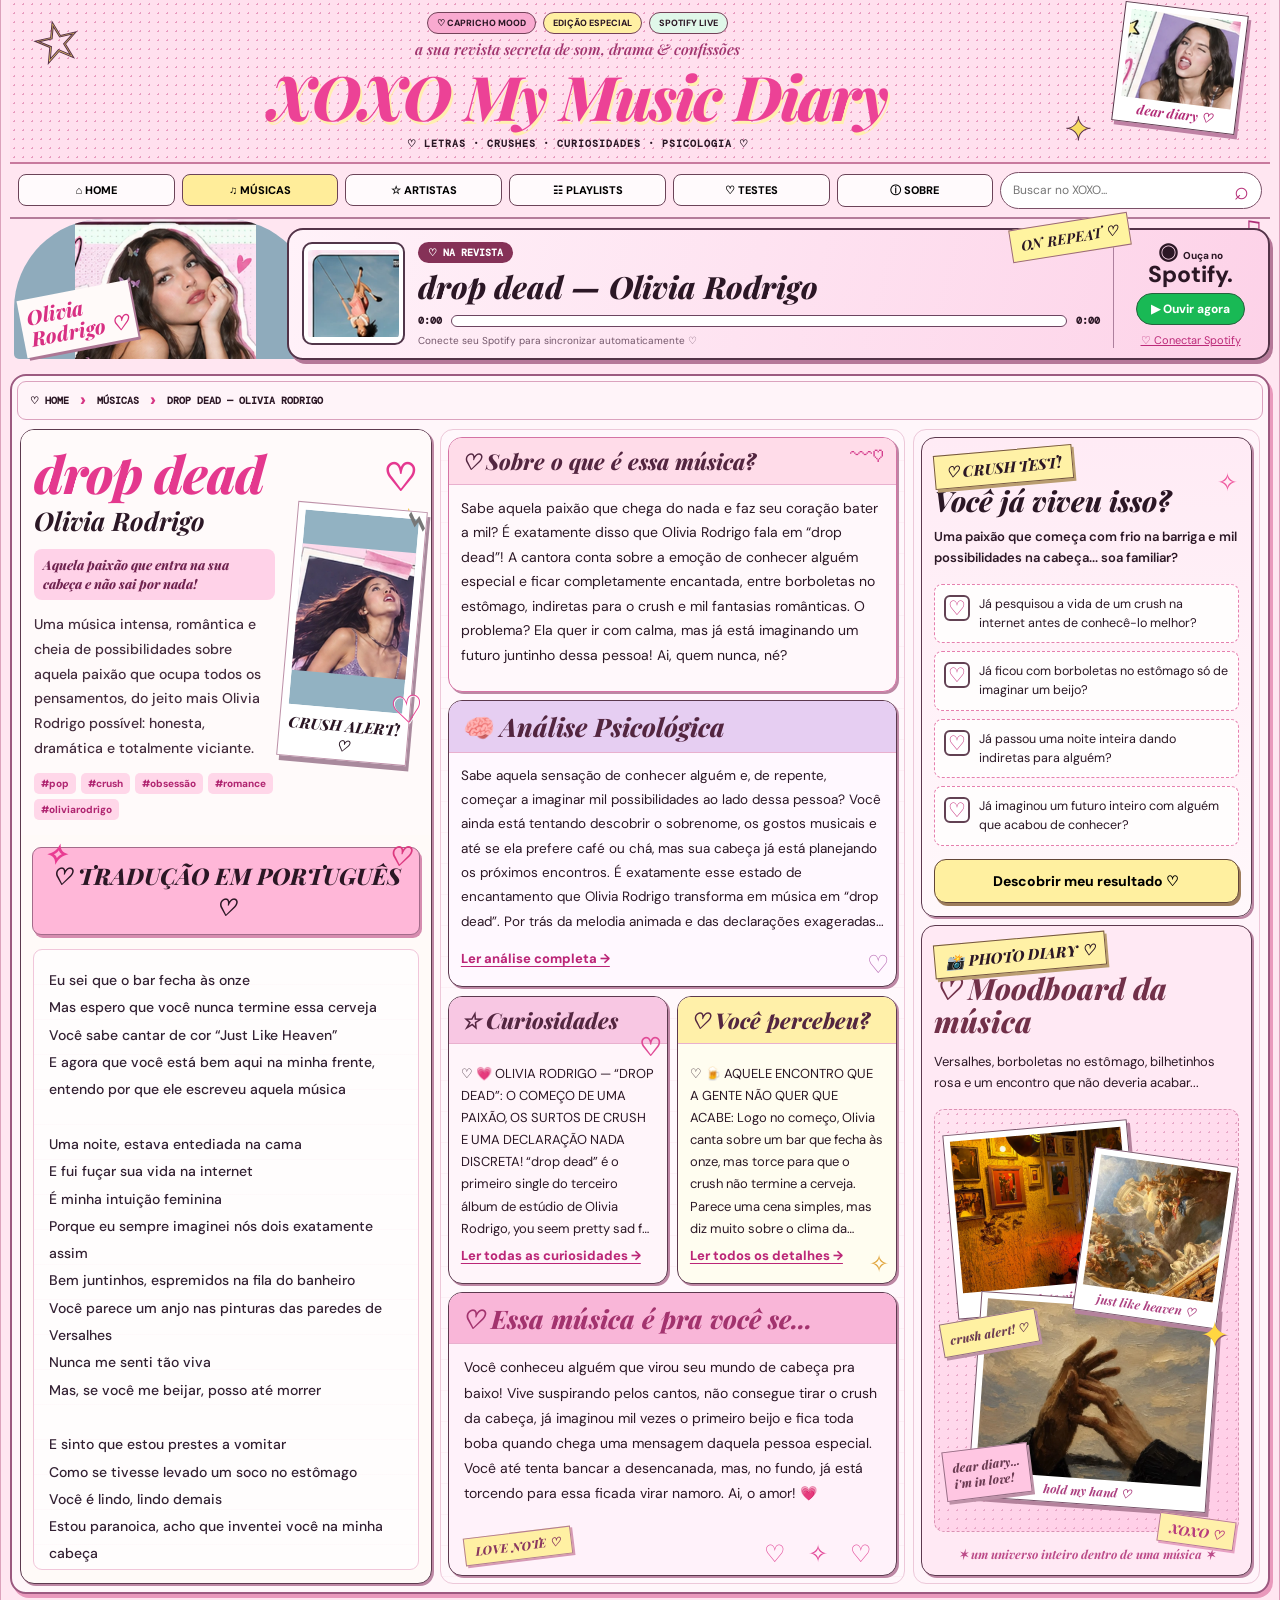
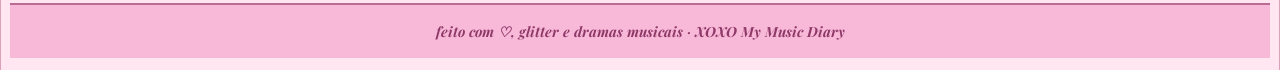
==== index.html @ ce21981d "Update index.html" ====
<!doctype html>
<html lang="pt-BR">

<head>
  <meta charset="utf-8">

  <meta
    name="viewport"
    content="width=device-width, initial-scale=1"
  >

  <meta name="theme-color" content="#ffd5e8">

  <meta
    name="description"
    content="XOXO My Music Diary — sua revista musical com traduções, curiosidades e psicologia."
  >

  <title>XOXO My Music Diary ♡</title>

  <!-- FONTES -->

  <link
    rel="preconnect"
    href="https://fonts.googleapis.com"
  >

  <link
    rel="preconnect"
    href="https://fonts.gstatic.com"
    crossorigin
  >

  <link
    href="https://fonts.googleapis.com/css2?family=DM+Mono:wght@400;500&family=DM+Sans:wght@400;500;600;700;800&family=Playfair+Display:ital,wght@0,500;0,700;0,800;1,600;1,700;1,800&display=swap"
    rel="stylesheet"
  >

  <!-- CSS DO SITE -->

  <link
    rel="stylesheet"
    href="styles.css?v=xoxo-fotos-nitidas-01"
  >

  <style>

    /* =====================================
       FOTOS DE STUPID SONG
       ===================================== */

    /*
      A foto grande mostra a imagem
      original sem esticar nem deformar.
    */

    .hero-person img {
      width: 100%;
      height: 100%;

      object-fit: contain;
      object-position: center;

      background: #8fabbc;
    }

    /*
      O formato quadrado da capa é
      preservado no player.
    */

    .cover-wrap {
      overflow: hidden;
    }

    .cover-wrap img {
      display: block;

      width: 100%;
      height: 100%;

      object-fit: contain;
      object-position: center;

      image-rendering: auto;
    }

    /*
      O polaroid mantém a fotografia
      sem deformar.
    */

    .crush-polaroid img {
      width: 100%;

      object-fit: contain;
      object-position: center;

      background: #92b2c2;
      image-rendering: auto;
    }

    /* =====================================
       CHAMADA DA MATÉRIA PRINCIPAL
       ===================================== */

    #articleDescription {
      font-family: 'DM Sans', Arial, sans-serif;

      font-size: clamp(13px, 1.1vw, 15px);
      font-weight: 500;
      line-height: 1.75;

      color: #432c3d;

      white-space: pre-line;
    }

    /* =====================================
       ORGANIZAÇÃO DA COLUNA CENTRAL
       ===================================== */

    .middle-column .editorial-stacks {
      display: grid;

      grid-template-columns:
        minmax(0, 1fr)
        minmax(0, 1fr);

      grid-template-areas:
        "psychology psychology"
        "curios percebe";

      align-items: start;
      gap: 9px;
    }

    .middle-column .editorial-stacks .psychology {
      grid-area: psychology;
    }

    .middle-column .editorial-stacks .curios {
      grid-area: curios;
    }

    .middle-column .editorial-stacks .percebe {
      grid-area: percebe;
    }

    .middle-column .editorial-stacks > .article {
      min-width: 0;
      height: auto;
      align-self: start;
    }

    .middle-column .psychology h3 {
      font-size: clamp(20px, 2vw, 26px);
    }

    .middle-column .psychology #psyPreview {
      font-size: 13.5px;
      line-height: 1.8;

      -webkit-line-clamp: 7;
    }

    #vibes {
      display: none !important;
    }

    /* =====================================
       LOVE LAB — CARTÃO
       ===================================== */

    .love-lab {
      position: relative;

      flex: 0 0 auto;

      background: #fff9fc;

      border: 2px solid #a45a87;
      border-radius: 15px;

      box-shadow: 3px 4px 0 #d498b7;

      overflow: hidden;
    }

    .love-lab[hidden] {
      display: none !important;
    }

    .love-lab-header {
      position: relative;

      padding: 17px 17px 15px;

      background: linear-gradient(
        120deg,
        #efd6f3,
        #f8d5e7 55%,
        #ffe3ef
      );

      border-bottom: 1px dashed #c68da9;
    }

    .love-lab-header::after {
      content: "♡";

      position: absolute;
      top: 9px;
      right: 11px;

      color: #c64a8c;
      font-size: 27px;
    }

    .love-lab-tag {
      display: inline-block;

      padding: 5px 9px;

      background: #fff0a8;

      border: 1px solid #81596a;
      border-radius: 4px;

      color: #713a55;

      font: 700 9px 'DM Mono', monospace;

      transform: rotate(-2deg);
    }

    .love-lab-brand {
      margin: 13px 0 0;

      font: italic 800
        clamp(23px, 2.7vw, 32px)/1.2
        'Playfair Display', Georgia, serif;

      color: #a42c70;
    }

    .love-lab-preview {
      padding: 19px 18px 17px;

      background: #fffaf7;
    }

    .love-lab-preview h3 {
      margin: 0 0 13px;

      color: #802b59;

      font: 800
        clamp(18px, 2vw, 23px)/1.4
        'DM Sans', Arial, sans-serif;
    }

    .love-lab-preview p {
      margin: 0 0 14px;

      color: #513347;

      font: 600 14px/1.8
        'DM Sans', Arial, sans-serif;
    }

    .love-lab-read {
      display: inline-block;

      padding: 9px 0;

      background: transparent;
      border: 0;

      color: #b52a79;

      font: 800 13px
        'DM Sans', Arial, sans-serif;

      text-decoration: underline;
      text-underline-offset: 4px;

      cursor: pointer;
    }

    .love-lab-read:hover {
      color: #e34298;
    }

    /* =====================================
       LOVE LAB — MATÉRIA COMPLETA
       ===================================== */

    .love-lab-modal {
      padding: 13px 5px 18px;
    }

    .love-lab-modal-header {
      text-align: center;

      padding: 24px 18px;

      background: linear-gradient(
        130deg,
        #efd6f3,
        #f7d6e8,
        #ffe8f2
      );

      border: 1px solid #d7a4c4;
      border-radius: 15px;
    }

    .love-lab-modal-tag {
      display: inline-block;

      padding: 7px 12px;

      background: #fff1a9;

      border: 1px solid #9c6c85;
      border-radius: 30px;

      color: #79425e;

      font: 700 11px 'DM Mono', monospace;
    }

    .modal-inner .love-lab-modal-title {
      margin: 17px 0 8px;

      color: #a42c70;

      font: italic 800
        clamp(27px, 4vw, 39px)/1.2
        'Playfair Display', Georgia, serif;
    }

    .love-lab-modal-subtitle {
      margin: 0;

      color: #80506b;

      font: 700 12px 'DM Mono', monospace;
    }

    .love-lab-modal-paper {
      max-width: 760px;

      margin: 18px auto 0;
      padding: clamp(19px, 4vw, 40px);

      background: #fffaf7;

      border: 1px solid #e1bacb;
      border-radius: 16px;

      box-shadow:
        0 4px 15px rgba(80, 30, 55, .07);
    }

    .love-lab-modal-paper h3 {
      margin: 0 0 22px;

      color: #802b59;

      font: 800
        clamp(22px, 3vw, 29px)/1.4
        'DM Sans', Arial, sans-serif;
    }

    .modal-inner .love-lab-modal-paper > p {
      max-width: 65ch;

      margin: 0 auto 23px;

      color: #3e313b;

      font: 400
        clamp(16px, 1.8vw, 18px)/1.9
        'DM Sans', Arial, sans-serif;
    }

    .modal-inner
    .love-lab-modal-paper
    > p.love-lab-lead {
      padding: 19px;

      background: #ffe3ef;

      border-left: 4px solid #d54e96;
      border-radius: 0 10px 10px 0;

      color: #543349;

      font-weight: 700;
    }

    .love-lab-message {
      margin: 30px 0 25px;
      padding: 22px;

      background: #f5c7df;

      border: 1.5px solid #ba6793;
      border-radius: 12px;

      box-shadow: 3px 4px 0 #e7a2c2;
    }

    .love-lab-message h4 {
      margin: 0 0 11px;

      color: #852b5d;

      font: 800 15px
        'DM Sans', Arial, sans-serif;
    }

    .modal-inner .love-lab-message p {
      margin: 0;

      color: #542c44;

      font: 600 16px/1.85
        'DM Sans', Arial, sans-serif;
    }

    .love-lab-source {
      padding: 18px;

      background: #e9e0f4;

      border: 1px dashed #ad83b6;
      border-radius: 10px;
    }

    .love-lab-source strong {
      display: block;

      margin-bottom: 10px;

      color: #69406e;

      font-size: 14px;
      font-weight: 800;
    }

    .modal-inner .love-lab-source p {
      margin: 0;

      color: #56435e;

      font-size: 14px;
      line-height: 1.8;
    }

    .love-lab-modal-footer {
      padding: 18px 8px 0;

      color: #a34277;

      text-align: center;

      font: italic 700 15px
        'Playfair Display', Georgia, serif;
    }

    /* =====================================
       CELULARES
       ===================================== */

    @media (max-width: 440px) {

      .middle-column .editorial-stacks {
        grid-template-columns: 1fr;

        grid-template-areas:
          "psychology"
          "curios"
          "percebe";
      }

      .love-lab-preview {
        padding: 16px 14px;
      }

      .love-lab-preview h3 {
        font-size: 19px;
      }

      .love-lab-preview p {
        font-size: 13.5px;
      }

      .love-lab-modal-paper {
        padding: 17px 13px;
      }

      .love-lab-message {
        padding: 17px;
      }

    }

  </style>
</head>

<body>

  <div class="site">

    <!-- =====================================
         CABEÇALHO
         ===================================== -->

    <header class="masthead">

      <span class="masthead-star star-left">
        ☆
      </span>

      <span class="masthead-star star-right">
        ✦
      </span>

      <div class="brand-center">

        <div class="top-labels">

          <span class="pill pink">
            ♡ CAPRICHO MOOD
          </span>

          <span class="pill yellow">
            EDIÇÃO ESPECIAL
          </span>

          <span class="pill mint">
            SPOTIFY LIVE
          </span>

        </div>

        <p class="slogan">
          a sua revista secreta de som, drama &amp; confissões
        </p>

        <h1>
          XOXO My Music Diary
        </h1>

        <p class="subbrand">
          ♡ LETRAS · CRUSHES · CURIOSIDADES · PSICOLOGIA ♡
        </p>

      </div>

      <div class="top-polaroid">

        <img
          src="assets/olivia-top.webp"
          alt="Olivia Rodrigo"
        >

        <span>
          dear diary ♡
        </span>

      </div>

    </header>

    <!-- =====================================
         MENU
         ===================================== -->

    <nav class="nav">

      <button
        class="nav-btn"
        data-view="home"
      >
        ⌂ HOME
      </button>

      <button
        class="nav-btn active"
        data-view="music"
      >
        ♫ MÚSICAS
      </button>

      <button
        class="nav-btn"
        data-view="artists"
      >
        ☆ ARTISTAS
      </button>

      <button
        class="nav-btn"
        data-view="playlists"
      >
        ☷ PLAYLISTS
      </button>

      <button
        class="nav-btn"
        data-view="tests"
      >
        ♡ TESTES
      </button>

      <button
        class="nav-btn"
        data-view="about"
      >
        ⓘ SOBRE
      </button>

      <div class="search-box">

        <input
          id="search"
          placeholder="Buscar no XOXO..."
          aria-label="Buscar músicas"
        >

        <button
          id="searchGo"
          type="button"
          aria-label="Buscar"
        >
          ⌕
        </button>

      </div>

    </nav>

    <!-- =====================================
         PLAYER DO SPOTIFY
         ===================================== -->

    <section class="now">

      <div class="hero-person">

        <img
          id="heroPortrait"
          src="assets/olivia-hero.webp"
          alt="Foto da artista"
        >

        <div
          class="torn-label"
          id="heroArtist"
        >
          OLIVIA<br>RODRIGO ♡
        </div>

      </div>

      <div class="player">

        <div class="cover-wrap">

          <img
            id="albumCover"
            src="assets/album-drop-dead.webp"
            alt="Capa da música"
          >

        </div>

        <div class="player-info">

          <span
            class="playing"
            id="playingStatus"
          >
            ♡ NA REVISTA
          </span>

          <h2 id="playerTitle">
            drop dead — Olivia Rodrigo
          </h2>

          <div class="seek">

            <span id="elapsed">
              0:00
            </span>

            <div class="progress">
              <div id="progressFill"></div>
            </div>

            <span id="duration">
              0:00
            </span>

          </div>

          <p id="syncNote">
            Sua trilha sonora virou matéria de revista ♡
          </p>

        </div>

        <div class="spotify-panel">

          <strong>
            ◉ <small>Ouça no</small><br>Spotify.
          </strong>

          <a
            class="spotify-go"
            id="spotifyOpen"
            href="https://open.spotify.com/"
            target="_blank"
            rel="noopener noreferrer"
          >
            ▶ Ouvir agora
          </a>

          <button
            class="spotify-link"
            id="connectSpotify"
            type="button"
          >
            ♡ Conectar Spotify
          </button>

        </div>

      </div>

      <span class="repeat-sticker">
        ON REPEAT ♡
      </span>

      <span class="player-doodle">
        ♫
      </span>

    </section>

    <!-- =====================================
         REVISTA
         ===================================== -->

    <main id="content">

      <section class="feature-grid">

        <!-- CAMINHO DA MÚSICA -->

        <div class="breadcrumb">

          <span>
            ♡ HOME
          </span>

          <span class="crumb-separator">
            ›
          </span>

          <span>
            MÚSICAS
          </span>

          <span class="crumb-separator">
            ›
          </span>

          <span id="crumbTitle">
            DROP DEAD — OLIVIA RODRIGO
          </span>

        </div>

        <!-- =====================================
             COLUNA ESQUERDA
             ===================================== -->

        <article class="article main-article">

          <div class="article-intro">

            <span class="intro-heart">
              ♡
            </span>

            <span class="intro-star">
              ✦
            </span>

            <div class="text-intro">

              <h2 id="articleTitle">
                drop dead
              </h2>

              <h3 id="articleArtist">
                Olivia Rodrigo
              </h3>

              <div class="intro-highlight">
                Aquela paixão que entra na sua cabeça
                e não sai por nada!
              </div>

              <p id="articleDescription"></p>

              <div class="hashtags">

                <span>#pop</span>
                <span>#crush</span>
                <span>#obsessão</span>
                <span>#romance</span>
                <span>#oliviarodrigo</span>

              </div>

            </div>

            <!-- FOTO POLAROID -->

            <div class="crush-polaroid">

              <span class="polaroid-clip">
                ⌁
              </span>

              <img
                id="photoArtist"
                src="assets/olivia-photo.webp"
                alt="Foto da artista"
              >

              <span>
                CRUSH ALERT! ♡
              </span>

            </div>

          </div>

          <!-- TRADUÇÃO -->

          <div class="translation-heading">
            ♡ TRADUÇÃO EM PORTUGUÊS ♡
          </div>

          <div
            class="lyrics"
            id="lyricsText"
          ></div>

        </article>

        <!-- =====================================
             COLUNA CENTRAL
             ===================================== -->

        <div class="middle-column">

          <!-- SOBRE A MÚSICA -->

          <article class="article compact about-song">

            <h3>
              ♡ Sobre o que é essa música?
            </h3>

            <p id="aboutText"></p>

            <span class="card-doodle">
              〰♡
            </span>

          </article>

          <!-- OUTRAS MATÉRIAS -->

          <div class="editorial-stacks">

            <article class="article compact psychology">

              <h3>
                🧠 Análise Psicológica
              </h3>

              <p id="psyPreview"></p>

              <button
                class="text-button"
                id="readPsychology"
                type="button"
              >
                Ler análise completa →
              </button>

            </article>

            <article class="article compact curios">

              <h3>
                ☆ Curiosidades
              </h3>

              <div id="curiosityPreview"></div>

              <button
                class="text-button"
                id="allCuriosities"
                type="button"
              >
                Ler todas as curiosidades →
              </button>

            </article>

            <article class="article compact percebe">

              <h3>
                ♡ Você percebeu?
              </h3>

              <div id="percebePreview"></div>

              <button
                class="text-button"
                id="allPercebe"
                type="button"
              >
                Ler todos os detalhes →
              </button>

            </article>

          </div>

          <!-- ID MANTIDO PARA O APP.JS -->

          <div
            id="vibes"
            hidden
            aria-hidden="true"
          ></div>

          <!-- ESSA MÚSICA É PRA VOCÊ SE... -->

          <article class="article compact foryou">

            <h3>
              ♡ Essa música é pra você se...
            </h3>

            <div id="forYou"></div>

          </article>

          <!-- LOVE LAB -->

          <article
            class="love-lab"
            id="loveLab"
            hidden
          >

            <div class="love-lab-header">

              <span class="love-lab-tag">
                EDIÇÃO #01 | OS MISTÉRIOS DA PAIXÃO
              </span>

              <h2 class="love-lab-brand">
                ♡ LOVE LAB — Experimentos do coração
              </h2>

            </div>

            <div class="love-lab-preview">

              <h3>
                💘 Por que a gente não consegue
                tirar o crush da cabeça?
              </h3>

              <p>
                Você deita para dormir, fecha os olhos
                e... adivinha quem aparece nos seus
                pensamentos? Sim, aquela pessoa DE NOVO!
                Mas será que existe uma explicação
                científica para isso?
              </p>

              <button
                class="love-lab-read"
                id="readLoveLab"
                type="button"
                aria-haspopup="dialog"
              >
                Ler matéria completa →
              </button>

            </div>

          </article>

        </div>

        <!-- =====================================
             COLUNA DIREITA
             ===================================== -->

        <aside class="right-column">

          <!-- CRUSH TEST -->

          <article class="article side-card lived-card">

            <span class="sticky-tag">
              ♡ CRUSH TEST!
            </span>

            <span class="quiz-icon">
              ✧
            </span>

            <h3>
              Você já viveu isso?
            </h3>

            <p id="quizIntro">
              Uma paixão que começa com frio na barriga...
              soa familiar?
            </p>

            <div
              class="lived-questions"
              id="livedQuestions"
            ></div>

            <button
              class="quiz-submit"
              id="livedResultButton"
              type="button"
            >
              Descobrir meu resultado ♡
            </button>

            <div
              class="quiz-outcome"
              id="livedOutcome"
              aria-live="polite"
            ></div>

          </article>

          <!-- MOODBOARD -->

          <article class="article side-card moodboard-card">

            <span class="sticky-tag">
              📸 PHOTO DIARY ♡
            </span>

            <h3>
              ♡ Moodboard da música
            </h3>

            <p
              class="mood-subtitle"
              id="moodDescription"
            >
              Pequenos recortes de uma paixão
              que parece um filme...
            </p>

            <div
              class="mood-collage"
              id="moodCollage"
            >

              <figure class="mood-shot shot-one">

                <img
                  src="assets/mood-bar.webp"
                  alt="Primeira foto do moodboard"
                >

                <figcaption>
                  11 PM · date night ♡
                </figcaption>

              </figure>

              <figure class="mood-shot shot-two">

                <img
                  src="assets/mood-versailles.webp"
                  alt="Segunda foto do moodboard"
                >

                <figcaption>
                  just like heaven ♡
                </figcaption>

              </figure>

              <figure class="mood-shot shot-three">

                <img
                  src="assets/mood-hands.webp"
                  alt="Terceira foto do moodboard"
                >

                <figcaption>
                  hold my hand ♡
                </figcaption>

              </figure>

              <div class="mood-note note-one">
                crush alert! ♡
              </div>

              <div class="mood-note note-two">
                dear diary...<br>i'm in love!
              </div>

              <span class="collage-star">
                ✦
              </span>

            </div>

            <p class="mood-footer">
              ✶ um universo inteiro dentro
              de uma música ✶
            </p>

          </article>

        </aside>

      </section>

    </main>

    <!-- RODAPÉ -->

    <footer>
      feito com ♡, glitter e dramas musicais ·
      XOXO My Music Diary
    </footer>

  </div>

  <!-- =====================================
       JANELA DA REVISTA
       ===================================== -->

  <div
    class="modal hidden"
    id="modal"
    role="dialog"
    aria-modal="true"
    aria-label="Detalhes"
  >

    <div class="modal-inner">

      <button
        class="close-modal"
        id="closeModal"
        type="button"
        aria-label="Fechar"
      >
        ✕
      </button>

      <div id="modalBody"></div>

    </div>

  </div>

  <!-- =====================================
       TEXTO COMPLETO DO LOVE LAB
       ===================================== -->

  <template id="loveLabFullArticle">

    <article class="love-lab-modal">

      <div class="love-lab-modal-header">

        <span class="love-lab-modal-tag">
          EDIÇÃO #01 | OS MISTÉRIOS DA PAIXÃO
        </span>

        <h2 class="love-lab-modal-title">
          ♡ LOVE LAB — Experimentos do coração
        </h2>

        <p class="love-lab-modal-subtitle">
          XOXO MY MUSIC DIARY · SCIENCE OF LOVE ♡
        </p>

      </div>

      <div class="love-lab-modal-paper">

        <h3>
          💘 Por que a gente não consegue
          tirar o crush da cabeça?
        </h3>

        <p class="love-lab-lead">
          Você deita para dormir, fecha os olhos e...
          adivinha quem aparece nos seus pensamentos?
          Sim, aquela pessoa DE NOVO! Mas será que
          existe uma explicação científica para isso?
        </p>

        <p>
          Em <em>stupid song</em>, Olivia Rodrigo conta
          que passa as madrugadas sonhando com alguém
          e sente uma paixão tão intensa que parece
          estar perdendo o controle dos próprios
          pensamentos. E, acredite, a ciência já
          investigou algo muito parecido!
        </p>

        <p>
          Em 2005, pesquisadores liderados por Arthur
          Aron e Helen Fisher analisaram o cérebro
          de pessoas intensamente apaixonadas.
          Ao observarem fotografias de quem amavam,
          os participantes apresentaram atividade
          em regiões relacionadas à motivação
          e à recompensa, incluindo áreas
          associadas à dopamina.
        </p>

        <p>
          Isso ajuda a explicar por que uma pessoa
          apaixonada pode concentrar tanta atenção
          em alguém. O cérebro passa a atribuir um
          valor especial àquela pessoa, e até
          pequenas interações podem ganhar uma
          importância enorme.
        </p>

        <p>
          E sabe aquela sensação de ficar imaginando
          conversas, encontros e situações que nem
          aconteceram? Os pensamentos recorrentes
          sobre a pessoa amada também são
          características estudadas nas fases
          iniciais da paixão.
        </p>

        <div class="love-lab-message">

          <h4>
            💌 O RECADO DO LOVE LAB:
          </h4>

          <p>
            Sentir borboletas no estômago é uma
            delícia, mas intensidade não é sinônimo
            de reciprocidade! Seu cérebro pode estar
            completamente encantado por alguém
            antes mesmo de você descobrir se
            o sentimento é correspondido.
          </p>

        </div>

        <div class="love-lab-source">

          <strong>
            🔬 CIÊNCIA POR TRÁS DO CRUSH:
          </strong>

          <p>
            Aron e colaboradores (2005) —
            <em>
              Reward, Motivation, and Emotion
              Systems Associated With Early-Stage
              Intense Romantic Love
            </em>.
          </p>

        </div>

      </div>

      <div class="love-lab-modal-footer">
        ♡ LOVE LAB · Porque até o coração
        tem seus mistérios! ♡
      </div>

    </article>

  </template>

  <!-- =====================================
       APP ORIGINAL COM SPOTIFY
       ===================================== -->

  <script src="app.js" defer></script>

  <!-- =====================================
       TEXTOS E FOTOS DE STUPID SONG
       ===================================== -->

  <script>

    document.addEventListener(
      'DOMContentLoaded',
      () => {

        /* FOTO QUE VOCÊ ENVIOU */

        const stupidSongCover =
          'assets/stupid-song-cover.png';

        /* TEXTOS EDITORIAIS */

        const aboutDropDead =
          "Sabe aquela paixão que chega do nada e faz seu coração bater a mil? É exatamente disso que Olivia Rodrigo fala em “drop dead”! A cantora conta sobre a emoção de conhecer alguém especial e ficar completamente encantada, entre borboletas no estômago, indiretas para o crush e mil fantasias românticas. O problema? Ela quer ir com calma, mas já está imaginando um futuro juntinho dessa pessoa! Ai, quem nunca, né?";

        const editorialStupidSong =
          "Nova York, madrugadas sem dormir e um crush que simplesmente não sai da cabeça. Em “stupid song”, Olivia Rodrigo transforma uma paixão completamente fora de controle em uma declaração cheia de exageros, drama e sentimentos à flor da pele.\n\nEntre pensamentos insistentes e um coração acelerado, fica a pergunta: como saber se é amor ou se estamos apaixonadas pela ideia de alguém? 💌";

        /* ELEMENTOS DA PÁGINA */

        const title =
          document.querySelector('#articleTitle');

        const artist =
          document.querySelector('#articleArtist');

        const aboutText =
          document.querySelector('#aboutText');

        const description =
          document.querySelector('#articleDescription');

        const loveLab =
          document.querySelector('#loveLab');

        const readLoveLab =
          document.querySelector('#readLoveLab');

        const template =
          document.querySelector('#loveLabFullArticle');

        const modal =
          document.querySelector('#modal');

        const modalBody =
          document.querySelector('#modalBody');

        const albumCover =
          document.querySelector('#albumCover');

        const heroPortrait =
          document.querySelector('#heroPortrait');

        const photoArtist =
          document.querySelector('#photoArtist');

        if (!title || !artist) {
          return;
        }

        /* VERIFICA QUAL MÚSICA ESTÁ ABERTA */

        function isStupidSong() {

          return (
            title.textContent.trim().toLowerCase() ===
              'stupid song' &&

            artist.textContent
              .trim()
              .toLowerCase()
              .includes('olivia rodrigo')
          );

        }

        /* TROCA AS FOTOS QUANDO FOR STUPID SONG */

        function updatePhotos() {

          if (!isStupidSong()) {
            return;
          }

          const photos = [
            albumCover,
            heroPortrait,
            photoArtist
          ];

          photos.forEach(img => {

            if (!img) {
              return;
            }

            /*
              Só muda o endereço se for diferente,
              evitando atualizações repetidas.
            */

            if (
              !img.getAttribute('src') ||
              !img.getAttribute('src')
                .startsWith(stupidSongCover)
            ) {

              img.src = stupidSongCover;

            }

          });

        }

        /* SINOPSE E LOVE LAB */

        function updateEditorial() {

          const songTitle =
            title.textContent.trim().toLowerCase();

          const artistName =
            artist.textContent.trim().toLowerCase();

          const isOlivia =
            artistName.includes('olivia rodrigo');

          const isDropDead =
            isOlivia && songTitle === 'drop dead';

          const isStupid =
            isOlivia && songTitle === 'stupid song';

          /* SINOPSE ORIGINAL DE DROP DEAD */

          if (
            isDropDead &&
            aboutText &&
            aboutText.textContent !== aboutDropDead
          ) {

            aboutText.textContent = aboutDropDead;

          }

          /* CHAMADA DIFERENTE PARA STUPID SONG */

          if (
            isStupid &&
            description &&
            description.textContent !== editorialStupidSong
          ) {

            description.textContent = editorialStupidSong;

          }

          /* LOVE LAB EXCLUSIVO DE STUPID SONG */

          if (loveLab) {
            loveLab.hidden = !isStupid;
          }

          updatePhotos();

        }

        /* ABRE A MATÉRIA DO LOVE LAB */

        if (
          readLoveLab &&
          template &&
          modal &&
          modalBody
        ) {

          readLoveLab.addEventListener(
            'click',
            () => {

              modalBody.innerHTML =
                template.innerHTML;

              modal.classList.remove('hidden');

              document.body.style.overflow =
                'hidden';

              const scroller =
                modal.querySelector('.modal-inner');

              if (scroller) {
                scroller.scrollTop = 0;
              }

              const closeButton =
                document.querySelector('#closeModal');

              if (closeButton) {
                closeButton.focus();
              }

            }
          );

        }

        /* ACOMPANHA AS TROCAS DE MÚSICA */

        const editorialObserver =
          new MutationObserver(updateEditorial);

        [
          title,
          artist
        ].forEach(element => {

          editorialObserver.observe(element, {
            childList: true,
            characterData: true,
            subtree: true
          });

        });

        /*
          O app.js também altera as fotos.
          Este observador garante que a foto
          enviada seja mantida em stupid song.
        */

        const photoObserver =
          new MutationObserver(updatePhotos);

        [
          albumCover,
          heroPortrait,
          photoArtist
        ].forEach(img => {

          if (!img) {
            return;
          }

          photoObserver.observe(img, {
            attributes: true,
            attributeFilter: ['src']
          });

        });

        updateEditorial();

      }
    );

  </script>

</body>
</html>
---- styles.css ----
/* ==========================================
   XOXO MY MUSIC DIARY ♡
   REVISTA TEEN — SCRAPBOOK EDITION
   TRADUÇÃO EXPANDIDA
   ========================================== */

:root {
  --ink: #2b1725;
  --pink: #ec4d99;
  --pink-dark: #a92c68;
  --pink-soft: #ffd5e8;
  --cream: #fffaf7;
  --border: #69445a;
  --title: 'Playfair Display', Georgia, serif;
  --body: 'DM Sans', Arial, sans-serif;
  --mono: 'DM Mono', monospace;
}

* {
  box-sizing: border-box;
}

html {
  scroll-behavior: smooth;
}

body {
  margin: 0;
  color: var(--ink);
  font-family: var(--body);
  background: #ffe4f0;
}

button,
input {
  font: inherit;
}

button {
  cursor: pointer;
}

button:focus-visible,
a:focus-visible {
  outline: 3px solid #c1287b;
  outline-offset: 3px;
}

a {
  color: inherit;
}

img {
  display: block;
  max-width: 100%;
}

/* ==========================================
   PÁGINA
   ========================================== */

.site {
  width: min(100%, 1450px);
  min-height: 100vh;
  margin: auto;
  padding: 0 9px 12px;
  background: #ffe6f1;
  border-left: 1px solid #dca2bc;
  border-right: 1px solid #dca2bc;
}

/* ==========================================
   CABEÇALHO
   ========================================== */

.masthead {
  min-height: 145px;
  display: flex;
  align-items: center;
  justify-content: center;
  position: relative;
  padding: 12px 155px 12px 30px;

  background:
    radial-gradient(#e89cbf 1px, transparent 1px),
    #ffe0ee;

  background-size: 9px 9px;
  border-bottom: 2px solid #c87a9e;
  overflow: hidden;
}

.brand-center {
  text-align: center;
}

.top-labels {
  display: flex;
  justify-content: center;
  flex-wrap: wrap;
  gap: 7px;
}

.pill {
  padding: 4px 9px;
  border: 1px solid #734259;
  border-radius: 20px;
  font-size: 9px;
  font-weight: 800;
}

.pill.pink {
  background: #f9aad0;
}

.pill.yellow {
  background: #fff0a3;
}

.pill.mint {
  background: #e0f7e9;
}

.slogan {
  color: #a23670;
  font: italic 600 15px var(--title);
  margin: 5px;
}

.masthead h1 {
  margin: 0;
  color: #ec4296;
  font: italic 800 clamp(35px, 4.8vw, 69px)/1.05 var(--title);
  letter-spacing: -2px;
  text-shadow: 2px 3px #fff0af;
}

.subbrand {
  margin: 8px 0 0;
  font: 700 10px var(--mono);
  letter-spacing: 1px;
}

.masthead-star {
  position: absolute;
  color: #f7dc62;
  font-size: 55px;
  -webkit-text-stroke: 1px #573149;
}

.star-left {
  left: 22px;
  top: 6px;
  transform: rotate(-13deg);
}

.star-right {
  right: 178px;
  bottom: 12px;
  font-size: 32px;
}

.top-polaroid {
  position: absolute;
  width: 124px;
  right: 28px;
  top: 8px;
  background: white;
  border: 1px solid #583348;
  padding: 6px 6px 3px;
  transform: rotate(7deg);
  box-shadow: 3px 4px #bf81a4;
  text-align: center;
}

.top-polaroid img {
  width: 100%;
  height: 88px;
  object-fit: cover;
}

.top-polaroid span {
  font: italic 700 13px var(--title);
  color: #b32d78;
}

/* ==========================================
   MENU
   ========================================== */

.nav {
  display: flex;
  flex-wrap: wrap;
  align-items: center;
  gap: 7px;
  padding: 8px;
  background: #ffe6f1;
  border-bottom: 2px solid #b47c9a;
}

.nav-btn {
  flex: 1 1 95px;
  border: 1px solid #6b4358;
  background: #fffafc;
  border-radius: 8px;
  padding: 8px 5px;
  font-size: 11px;
  font-weight: 800;
}

.nav-btn.active {
  background: #ffed9a;
}

.nav-btn:hover {
  background: #ffd1e6;
}

.search-box {
  display: flex;
  align-items: center;
  flex: 1 1 200px;
  border: 1px solid #7a5067;
  border-radius: 30px;
  background: white;
  min-width: 0;
  height: 37px;
}

.search-box input {
  border: 0;
  background: transparent;
  outline: 0;
  flex: 1;
  min-width: 0;
  padding: 0 12px;
  font-size: 12px;
}

.search-box button {
  border: 0;
  background: transparent;
  color: #b62e77;
  font-size: 25px;
  padding: 0 12px;
}

/* ==========================================
   PLAYER DO SPOTIFY
   ========================================== */

.now {
  position: relative;
  display: flex;
  align-items: center;
  min-height: 140px;
  margin-bottom: 7px;
  padding: 9px 0 7px 22%;
}

.hero-person {
  position: absolute;
  left: 4px;
  top: 0;
  width: 24%;
  height: 140px;
}

.hero-person img {
  height: 100%;
  width: 100%;
  object-fit: cover;
  object-position: center 25%;
  border-radius: 90px 90px 5px 5px;
}

.torn-label {
  position: absolute;
  left: 7px;
  bottom: 11px;
  background: #fffaf9;
  color: #d83083;
  font: italic 800 20px/1.1 var(--title);
  padding: 7px;
  transform: rotate(-11deg);
  box-shadow: 2px 3px #ad7795;
}

.player {
  display: flex;
  align-items: center;
  flex: 1;
  gap: 13px;
  min-width: 0;
  min-height: 125px;
  padding: 10px 13px;
  background: linear-gradient(105deg, #fff2f9, #fdd2e8);
  border: 2px solid #533348;
  border-radius: 16px;
  box-shadow: 3px 4px #b57898;
  position: relative;
  z-index: 1;
}

.cover-wrap {
  flex: 0 0 103px;
  width: 103px;
  height: 103px;
  padding: 4px;
  background: white;
  border: 2px solid #51364a;
  border-radius: 10px;
}

.cover-wrap img {
  width: 100%;
  height: 100%;
  object-fit: cover;
  border-radius: 5px;
}

.player-info {
  flex: 1;
  min-width: 0;
}

.playing {
  background: #853157;
  color: white;
  border-radius: 20px;
  padding: 4px 10px;
  font: 700 10px var(--mono);
}

.player h2 {
  margin: 8px 0 10px;
  font: italic 800 clamp(19px, 2.4vw, 31px)/1.15 var(--title);
  overflow-wrap: anywhere;
}

.seek {
  display: flex;
  align-items: center;
  gap: 9px;
  font: 700 10px var(--mono);
}

.progress {
  flex: 1;
  height: 12px;
  background: white;
  border: 1px solid #6c4560;
  border-radius: 20px;
  overflow: hidden;
}

.progress > div {
  width: 0;
  height: 100%;
  background: #eb4d9b;
  border-radius: inherit;
}

#syncNote {
  font-size: 10px;
  color: #73566a;
  margin: 7px 0 0;
}

.spotify-panel {
  flex: 0 0 142px;
  border-left: 1px solid #ad809d;
  display: flex;
  align-items: center;
  flex-direction: column;
  gap: 7px;
  padding-left: 12px;
}

.spotify-panel strong {
  text-align: center;
  font: 800 23px/1 var(--body);
}

.spotify-panel strong small {
  font-size: 10px;
}

.spotify-go {
  display: block;
  text-decoration: none;
  background: #19b955;
  color: white;
  border: 1px solid #27623e;
  border-radius: 20px;
  font-size: 12px;
  font-weight: 800;
  padding: 7px 14px;
}

.spotify-link {
  border: 0;
  background: transparent;
  color: #bc2a79;
  text-decoration: underline;
  font-size: 11px;
}

.repeat-sticker {
  position: absolute;
  top: 2px;
  right: 140px;
  z-index: 2;
  background: #fff4a0;
  border: 1px solid #9c687f;
  transform: rotate(-9deg);
  padding: 6px 10px;
  font: italic 700 14px var(--title);
}

.player-doodle {
  position: absolute;
  right: 6px;
  top: -13px;
  color: #af2e77;
  font-size: 33px;
}

/* ==========================================
   ÁREA PRINCIPAL
   ========================================== */

#content {
  background: #fff9fc;
  border-radius: 16px;
}

.feature-grid {
  display: grid;

  grid-template-columns:
    minmax(0, 1.08fr)
    minmax(0, 1.22fr)
    minmax(255px, .91fr);

  align-items: stretch;

  gap: 8px;
  padding: 8px;

  background: #fff6fa;

  border: 2px solid #9c5a80;
  border-radius: 16px;
  box-shadow: 3px 4px #e999bc;
}

.feature-grid > * {
  min-width: 0;
}

.middle-column,
.right-column {
  min-width: 0;
  height: 100%;
  display: flex;
  flex-direction: column;
  gap: 8px;
  padding: 7px;
  background: #fff9fc;
  border: 1px solid #edc8d9;
  border-radius: 13px;
}

.middle-column {
  background:
    repeating-linear-gradient(
      180deg,
      transparent 0 30px,
      rgba(241, 186, 211, .12) 30px 31px
    ),
    #fff8fc;
}

.right-column {
  background: #fff4fa;
}

/* ==========================================
   BREADCRUMB
   ========================================== */

.breadcrumb {
  grid-column: 1 / -1;
  display: flex;
  align-items: center;
  flex-wrap: wrap;
  gap: 9px;
  margin: -3px -3px 1px;
  padding: 8px 12px;
  border: 1px solid #dba2be;
  border-radius: 9px;
  background: #fff4f9;
  font: 800 10px var(--mono);
}

.crumb-separator {
  color: #d63584;
  font-size: 16px;
}

/* ==========================================
   CARTÕES
   ========================================== */

.article {
  position: relative;
  background: #fffaf8;
  border: 1.5px solid #5c394e;
  border-radius: 14px;
  box-shadow: 2px 2px #bd87a4;
  overflow: hidden;
  min-width: 0;
}

/* ==========================================
   COLUNA PRINCIPAL
   PREENCHE TODA A ALTURA
   ========================================== */

.main-article {
  display: flex;
  flex-direction: column;

  height: 100%;
  min-height: 0;

  background: #fffaf8;
}

/* ==========================================
   MATÉRIA PRINCIPAL
   ========================================== */

.article-intro {
  position: relative;
  display: flex;
  align-items: center;
  gap: 12px;

  min-height: 315px;
  padding: 17px 13px 15px;

  background: #fffafa;

  flex-shrink: 0;
}

.text-intro {
  flex: 1;
  min-width: 0;
}

.text-intro h2 {
  margin: 0 0 3px;
  color: #e4388e;
  font: italic 800 clamp(38px, 4vw, 62px)/1.04 var(--title);
  letter-spacing: -1px;
  overflow-wrap: anywhere;
}

.text-intro h3 {
  margin: 0 0 12px;
  font: italic 700 clamp(19px, 2vw, 27px) var(--title);
}

.intro-highlight {
  display: inline-block;
  background: #ffd2e8;
  color: #6f234f;
  border-radius: 8px;
  padding: 7px 9px;
  margin-bottom: 12px;
  font: italic 800 13px/1.45 var(--title);
}

.text-intro p {
  font-size: 13.5px;
  font-weight: 600;
  line-height: 1.65;
  margin: 0 0 12px;
}

.intro-heart,
.intro-star {
  position: absolute;
  pointer-events: none;
  font: 800 38px var(--title);
}

.intro-heart {
  color: #e53890;
  right: 14px;
  top: 20px;
}

.intro-star {
  color: #f3be29;
  right: 7px;
  top: 66px;
}

.hashtags {
  display: flex;
  gap: 5px;
  flex-wrap: wrap;
  margin-top: 13px;
}

.hashtags span {
  background: #ffd7e9;
  border-radius: 5px;
  padding: 4px 7px;
  color: #b02671;
  font: 800 10px var(--body);
}

/* ==========================================
   POLAROID
   ========================================== */

.crush-polaroid {
  position: relative;
  flex: 0 0 34%;
  min-width: 0;
  background: white;
  border: 1px solid #bd91a8;
  padding: 7px 7px 4px;
  box-shadow: 3px 5px #a98a9d;
  transform: rotate(5deg);
  text-align: center;
}

.crush-polaroid img {
  width: 100%;
  height: 195px;
  object-fit: cover;
}

.crush-polaroid > span:last-child {
  display: block;
  font: italic 800 15px var(--title);
  margin-top: 7px;
}

.polaroid-clip {
  position: absolute;
  right: -5px;
  top: -20px;
  font-size: 43px;
  color: #777;
  z-index: 2;
  transform: rotate(30deg);
}

.crush-polaroid::after {
  content: "♡";
  position: absolute;
  right: -15px;
  bottom: 30px;
  z-index: 3;
  color: #e93d91;
  font-size: 38px;
  transform: rotate(-12deg);
  text-shadow: 1px 1px white;
}

/* ==========================================
   TÍTULO DA TRADUÇÃO
   ========================================== */

.translation-heading {
  position: relative;

  margin: 12px 11px 8px;
  padding: 12px 8px;

  background: #ffb7d8;

  border: 1px solid #a36b8a;
  border-radius: 9px;
  box-shadow: 2px 3px #d68caf;

  text-align: center;
  font: italic 800 clamp(17px, 1.9vw, 23px) var(--title);

  flex-shrink: 0;
}

.translation-heading::before {
  content: "✧";
  position: absolute;
  left: 10px;
  top: -13px;
  font-size: 28px;
  color: #e93c92;
}

.translation-heading::after {
  content: "♡";
  position: absolute;
  right: 9px;
  top: -10px;
  font-size: 26px;
  color: #dc397f;
}

/* ==========================================
   TRADUÇÃO — ÁREA EXPANDIDA

   O objetivo é que a tradução ocupe
   todo o espaço restante da coluna,
   sem deixar o fundo branco sobrando.
   ========================================== */

.lyrics {
  flex: 1 1 0;

  height: 0;
  min-height: 380px;
  max-height: none;

  margin: 6px 12px 13px;
  padding: 17px 15px;

  overflow-y: auto;
  overscroll-behavior: contain;

  background:
    repeating-linear-gradient(
      to bottom,
      transparent 0,
      transparent 34px,
      rgba(246, 185, 214, .11) 35px
    ),
    #fffdfd;

  border: 1px solid #f1c6da;
  border-radius: 9px;

  color: #322032;

  font-family: var(--body);
  font-size: 14px;
  font-weight: 500;
  line-height: 1.95;

  white-space: pre-line;
  overflow-wrap: break-word;

  scrollbar-width: thin;
  scrollbar-color: #eb8cb9 #fff0f8;
}

.lyrics::-webkit-scrollbar {
  width: 9px;
}

.lyrics::-webkit-scrollbar-track {
  background: #fff0f8;
  border-radius: 10px;
}

.lyrics::-webkit-scrollbar-thumb {
  background: #ea8fba;
  border-radius: 10px;
  border: 2px solid #fff0f8;
}

/* ==========================================
   CARTÕES EDITORIAIS
   ========================================== */

.compact {
  padding: 0 12px 12px;
}

.compact h3 {
  margin: 0 -12px 11px;
  padding: 10px 12px;
  font: italic 800 clamp(18px, 1.7vw, 24px)/1.2 var(--title);
  color: #532640;
  background: #ffdce9;
  border-bottom: 1px solid #e9b0ce;
}

.compact p {
  font-size: 13.5px;
  line-height: 1.75;
  margin: 9px 0;
}

/* ==========================================
   SOBRE A MÚSICA
   ========================================== */

.about-song {
  background: #fff8fb;
  border-color: #d474a4;
}

.about-song h3 {
  background: #ffdce9;
}

#aboutText {
  font-size: 14px;
  line-height: 1.75;
  margin: 6px 0 12px;
}

.card-doodle {
  position: absolute;
  top: 2px;
  right: 13px;
  color: #d43d8c;
  font-size: 22px;
}

/* ==========================================
   ORGANIZAÇÃO DOS CARTÕES DO MEIO
   ========================================== */

.editorial-stacks {
  display: grid;
  grid-template-columns: repeat(2, minmax(0, 1fr));
  grid-template-areas:
    "vibe curios"
    "psy percebe";
  gap: 8px;
  align-items: start;
}

.editorial-stacks > .article {
  min-width: 0;
  align-self: start;
  height: auto;
}

.editorial-stacks .vibe {
  grid-area: vibe;
}

.editorial-stacks .curios {
  grid-area: curios;
}

.editorial-stacks .psychology {
  grid-area: psy;
}

.editorial-stacks .percebe {
  grid-area: percebe;
}

/* ==========================================
   VIBE CHECK
   ESTILOS PRESERVADOS, MAS A SEÇÃO
   PODE ESTAR OCULTA PELO HTML ATUAL
   ========================================== */

.vibe {
  background: #fff6d9;
  min-height: 0;
  padding-bottom: 12px;
}

.vibe h3 {
  background: #fff0a5;
}

.vibe-line {
  display: flex;
  align-items: center;
  gap: 5px;
  margin: 13px 0;
  font-size: 11px;
  font-weight: 800;
}

.vibe-line > span:first-child {
  min-width: 65px;
}

.meter {
  height: 12px;
  flex: 1;
  overflow: hidden;
  border: 1px solid #bb7194;
  border-radius: 20px;
  background: #f5d0dc;
}

.meter i {
  display: block;
  height: 100%;
  background: #ed4c9b;
}

.vibe-line b {
  font-size: 11px;
}

.vibe::after {
  content: "✦";
  position: absolute;
  right: 9px;
  bottom: 4px;
  font-size: 20px;
  color: #ecb939;
  pointer-events: none;
}

/* ==========================================
   CURIOSIDADES
   ========================================== */

.curios {
  background: #fff5fa;
}

.curios h3 {
  background: #f8c7e3;
}

#curiosityPreview,
#percebePreview {
  display: -webkit-box;
  -webkit-box-orient: vertical;
  -webkit-line-clamp: 8;
  overflow: hidden;
}

#curiosityPreview p,
#percebePreview p {
  font-size: 13px;
  line-height: 1.7;
  margin: 8px 0;
}

.curios::after {
  content: "♡";
  position: absolute;
  right: 6px;
  top: 34px;
  color: #e04a96;
  font-size: 25px;
  font-weight: 800;
  pointer-events: none;
}

/* ==========================================
   ANÁLISE PSICOLÓGICA
   ========================================== */

.psychology {
  background: #fff8ff;
}

.psychology h3 {
  background: #e6cef2;
  font-size: clamp(17px, 1.65vw, 22px);
}

.psychology #psyPreview {
  display: -webkit-box;
  -webkit-box-orient: vertical;
  -webkit-line-clamp: 12;
  overflow: hidden;
  font-size: 13.5px;
  line-height: 1.75;
}

.psychology::after {
  content: "♡";
  position: absolute;
  right: 7px;
  bottom: 5px;
  color: #b86bb4;
  font-size: 25px;
  pointer-events: none;
}

/* ==========================================
   VOCÊ PERCEBEU?
   ========================================== */

.percebe {
  background: #fffdf0;
}

.percebe h3 {
  background: #fff0a9;
}

.percebe::after {
  content: "✧";
  position: absolute;
  right: 7px;
  bottom: 4px;
  color: #e0a43b;
  font-size: 24px;
  pointer-events: none;
}

/* ==========================================
   BOTÕES DE LEITURA
   ========================================== */

.text-button {
  border: 0;
  background: transparent;
  padding: 7px 0;
  color: #bb2677;
  text-decoration: underline;
  text-underline-offset: 3px;
  font-size: 13px;
  font-weight: 800;
  text-align: left;
}

.text-button:hover {
  color: #eb4495;
}

/* ==========================================
   ESSA MÚSICA É PRA VOCÊ SE...
   ========================================== */

.foryou {
  flex-grow: 0;
  flex-shrink: 0;
  min-height: 0;
  padding-bottom: 57px;
  background: #fff2fa;
}

.foryou h3 {
  background: #f9b6d8;
  font-size: clamp(19px, 2vw, 26px);
  color: #a3336e;
}

#forYou .for-you-copy {
  font-size: 14px;
  line-height: 1.8;
  margin: 11px 3px;
}

.foryou::after {
  content: "♡   ✧   ♡";
  position: absolute;
  right: 16px;
  bottom: 6px;
  color: #e24797;
  font-size: 24px;
  letter-spacing: 8px;
  pointer-events: none;
}

.foryou::before {
  content: "LOVE NOTE ♡";
  position: absolute;
  left: 15px;
  bottom: 15px;
  padding: 5px 10px;
  background: #fff0a3;
  color: #89375f;
  border: 1px solid #b47d94;
  box-shadow: 2px 2px #d699b5;
  font: italic 800 12px var(--title);
  transform: rotate(-7deg);
  pointer-events: none;
}

/* ==========================================
   CARTÕES DA DIREITA
   ========================================== */

.side-card {
  padding: 46px 12px 13px;
  position: relative;
  background: #fff0f8;
}

.sticky-tag {
  position: absolute;
  top: 12px;
  left: 12px;
  display: inline-block;
  transform: rotate(-5deg);
  padding: 6px 10px;
  background: #fff1a6;
  border: 1px solid #765744;
  box-shadow: 2px 3px #ba9d70;
  font: italic 800 15px var(--title);
  z-index: 3;
}

/* ==========================================
   CRUSH TEST
   ========================================== */

.lived-card {
  background: linear-gradient(#ffebf5, #fff8fb);
}

.lived-card h3 {
  font: italic 800 clamp(24px, 2.2vw, 31px)/1.2 var(--title);
  margin: 0 0 10px;
}

.lived-card > p {
  font-size: 13px;
  font-weight: 600;
  line-height: 1.6;
  margin: 4px 0 15px;
}

.quiz-icon {
  position: absolute;
  top: 28px;
  right: 13px;
  font-size: 25px;
  color: #ef579e;
}

.lived-questions {
  display: grid;
  gap: 8px;
}

.lived-question {
  position: relative;
  display: flex;
  align-items: flex-start;
  gap: 9px;
  padding: 10px 9px;
  border: 1.5px dashed #e67fae;
  border-radius: 8px;
  background: #fffdfd;
  font-size: 12.5px;
  line-height: 1.5;
  cursor: pointer;
}

.lived-question input {
  position: absolute;
  width: 1px;
  height: 1px;
  opacity: 0;
}

.heart-box {
  display: inline-flex;
  justify-content: center;
  align-items: center;
  flex: 0 0 26px;
  height: 26px;
  background: white;
  color: #c52c7a;
  border: 2px solid #624153;
  border-radius: 6px;
  font-size: 20px;
}

.lived-question input:checked + .heart-box {
  background: #e85b9e;
  color: white;
}

.lived-question:focus-within {
  outline: 2px solid #c32d79;
}

.quiz-submit {
  width: 100%;
  margin-top: 13px;
  padding: 12px 8px;
  background: #fff0a0;
  border: 1.5px solid #634638;
  border-radius: 12px;
  box-shadow: 2px 3px #9e7d5c;
  font-size: 14px;
  font-weight: 800;
}

.quiz-submit:hover {
  background: #ffe57e;
}

.quiz-outcome:not(:empty) {
  background: #fff1ad;
  border: 1px dashed #d377a5;
  border-radius: 10px;
  padding: 12px;
  margin-top: 11px;
  font-size: 12px;
  font-weight: 800;
  text-align: center;
}

/* ==========================================
   MOODBOARD
   ========================================== */

.moodboard-card {
  flex-grow: 1;
  display: flex;
  flex-direction: column;
  background: #ffe9f4;
}

.moodboard-card h3 {
  font: italic 800 clamp(24px, 2.3vw, 31px)/1.12 var(--title);
  margin: 0 0 10px;
  color: #713049;
}

.mood-subtitle {
  margin: 3px 0 15px;
  font-size: 13px;
  line-height: 1.65;
}

.mood-collage {
  position: relative;
  isolation: isolate;
  flex: 1;
  min-height: 330px;
  overflow: hidden;
  border: 1.5px dashed #db91b3;
  border-radius: 10px;

  background:
    radial-gradient(#e8a9c8 1px, transparent 1px),
    linear-gradient(140deg, #ffe4f1, #ffcce6);

  background-size: 9px 9px, auto;
}

.mood-shot {
  position: absolute;
  margin: 0;
  padding: 6px 6px 25px;
  border: 1px solid #785269;
  background: white;
  box-shadow: 3px 4px #b4829c;
  text-align: center;
}

.mood-shot img {
  width: 100%;
  height: 100%;
  object-fit: cover;
}

.mood-shot figcaption {
  position: absolute;
  bottom: 5px;
  left: 0;
  width: 100%;
  color: #ad4181;
  font: italic 700 12px var(--title);
}

.shot-one {
  width: 61%;
  height: 44%;
  left: 5%;
  top: 4%;
  transform: rotate(-5deg);
  z-index: 2;
}

.shot-two {
  width: 48%;
  height: 39%;
  right: 3%;
  top: 11%;
  transform: rotate(8deg);
  z-index: 3;
}

.shot-three {
  width: 79%;
  height: 49%;
  left: 13%;
  bottom: 6%;
  transform: rotate(4deg);
  z-index: 2;
}

.mood-note {
  position: absolute;
  padding: 8px;
  background: #fff1a2;
  color: #6b3b52;
  border: 1px solid #976f86;
  box-shadow: 2px 3px #bd91a7;
  font: italic 800 12px var(--title);
  z-index: 5;
}

.note-one {
  left: 2%;
  top: 49%;
  transform: rotate(-10deg);
}

.note-two {
  left: 3%;
  bottom: 8%;
  background: #ffc6e2;
  transform: rotate(-7deg);
}

.collage-star {
  position: absolute;
  right: 3%;
  bottom: 41%;
  color: #ffd641;
  font-size: 35px;
  z-index: 6;
  text-shadow: 1px 1px #8c5371;
}

.mood-footer {
  margin: 14px 0 0;
  color: #bc4c89;
  text-align: center;
  font: italic 700 12px var(--title);
}

.moodboard-card::after {
  content: "XOXO ♡";
  position: absolute;
  right: 16px;
  bottom: 29px;
  padding: 5px 10px;
  background: #fff0aa;
  color: #b83d7d;
  border: 1px solid #b9779e;
  box-shadow: 2px 2px #e7a1c3;
  font: italic 800 13px var(--title);
  transform: rotate(8deg);
  pointer-events: none;
}

/* ==========================================
   JANELINHAS
   ========================================== */

.modal {
  position: fixed;
  inset: 0;
  z-index: 9999;
  display: flex;
  align-items: center;
  justify-content: center;
  padding: 16px;
  background: #2b1726bb;
}

.hidden,
.modal.hidden {
  display: none !important;
}

.modal-inner {
  position: relative;
  width: min(930px, 100%);
  max-height: 92vh;
  overflow-y: auto;
  padding: 25px;
  border: 2px solid #683d55;
  border-radius: 18px;
  background: #fffaf7;
  box-shadow: 6px 7px #df87ae;
  scrollbar-width: thin;
  scrollbar-color: #d77eab #ffe7f3;
}

.modal-inner h2 {
  color: #ba3278;
  font: italic 800 clamp(25px, 3vw, 34px)/1.3 var(--title);
}

.modal-inner p {
  font-size: 16px;
  line-height: 1.83;
}

.close-modal {
  position: sticky;
  float: right;
  top: 0;
  z-index: 5;
  width: 40px;
  height: 40px;
  border: 2px solid #4e3142;
  border-radius: 50%;
  background: #ff9ecb;
  font-size: 23px;
  font-weight: 800;
}

.modal-inner .action {
  padding: 11px 15px;
  margin: 6px;
  border: 2px solid #5d394b;
  border-radius: 10px;
  background: #ffc3df;
  font-weight: 800;
}

.modal-inner .notice {
  padding: 12px;
  background: #fff0b9;
  border-radius: 10px;
}

.modal-inner input {
  max-width: 100%;
  padding: 10px;
  margin: 8px 0;
}

.result {
  padding: 13px;
  margin: 8px 0;
  border: 1px solid #d99aba;
  border-radius: 10px;
  background: #fff0f8;
  cursor: pointer;
}

.result:hover {
  background: #fff0a7;
}

/* ==========================================
   CURIOSIDADES EM PÁGINAS
   ========================================== */

.chapter-pager {
  --page-ink: #812749;
  --page-bg: #f5c6d9;
  padding: 20px;
  background: #e9a8c5;
  border: 2px solid #8b305c;
  border-radius: 18px;
}

.chapter-pager--percebe {
  --page-ink: #805022;
  --page-bg: #fff4c7;
  background: #f2d58c;
  border-color: #a77935;
}

.chapter-pager-head {
  text-align: center;
  padding: 7px;
}

.chapter-pager-kicker {
  color: var(--page-ink);
  font: 800 10px var(--mono) !important;
  letter-spacing: 1px;
}

.modal-inner .chapter-pager-head h2 {
  color: var(--page-ink);
  margin: 9px 0;
}

.chapter-pager-count {
  display: inline-block;
  padding: 7px 15px;
  background: #fff9fb;
  color: var(--page-ink);
  border: 1px solid var(--page-ink);
  border-radius: 25px;
  font: 800 11px var(--mono);
}

.chapter-pager-paper {
  position: relative;
  background: var(--page-bg);
  border: 2px solid var(--page-ink);
  border-radius: 16px;
  padding: 43px clamp(15px, 3vw, 32px) 27px;
  margin: 15px 0;
  min-height: 245px;
  box-shadow: 3px 4px #ad7895;
}

.chapter-pager-sticker {
  position: absolute;
  top: -9px;
  right: 16px;
  background: #fff8fb;
  color: var(--page-ink);
  border: 1px solid var(--page-ink);
  padding: 6px 10px;
  transform: rotate(5deg);
  font: italic 800 13px var(--title);
}

.chapter-pager-paper .chapter-page-title {
  color: var(--page-ink);
  font: 800 clamp(19px, 2.6vw, 24px)/1.42 Arial, sans-serif;
  margin: 0 0 21px;
  overflow-wrap: anywhere;
}

.modal-inner .chapter-page-body {
  font-size: 16px;
  line-height: 1.85;
  color: #30212b;
  white-space: pre-line;
}

.chapter-pager-navigation {
  display: flex;
  align-items: center;
  justify-content: space-between;
  gap: 9px;
}

.chapter-pager-pages {
  color: var(--page-ink);
  font: 800 12px var(--mono);
}

.chapter-pager-button {
  padding: 10px 17px;
  border: 2px solid #60354d;
  border-radius: 24px;
  background: #8b305c;
  color: white;
  font-size: 13px;
  font-weight: 800;
}

.chapter-pager--percebe .chapter-pager-button {
  background: #935223;
  border-color: #653817;
}

.chapter-pager-button:disabled {
  opacity: .45;
  cursor: not-allowed;
}

/* ==========================================
   ANÁLISE PSICOLÓGICA COMPLETA
   ========================================== */

.modal-inner:has(#modalBody > p:nth-of-type(3)) {
  width: min(980px, 96vw);
  background: #e7bcd0;
  padding: 23px;
}

#modalBody:has(> p:nth-of-type(3)) {
  background: #fff9f5;
  border: 1px solid #d9a9b9;
  border-radius: 16px;
  padding: clamp(20px, 4vw, 42px);
}

#modalBody:has(> p:nth-of-type(3)) > h2 {
  max-width: 700px;
  margin: 0 auto 27px;
  padding-bottom: 22px;
  border-bottom: 2px solid #e2b7c5;
  color: #8e315d;
  text-align: center;
  font-style: normal;
}

.modal-inner #modalBody:has(> p:nth-of-type(3)) > p {
  max-width: 65ch;
  margin: 0 auto 25px;
  color: #392f35;
  font-size: clamp(16px, 1.8vw, 18px);
  line-height: 1.9;
}

.modal-inner #modalBody:has(> p:nth-of-type(3)) > p:first-of-type {
  font-weight: 800;
  font-size: clamp(18px, 2.3vw, 23px);
  color: #612c44;
  line-height: 1.45;
  padding-bottom: 15px;
  border-bottom: 1px solid #e4c1ce;
}

/* ==========================================
   RODAPÉ
   ========================================== */

footer {
  padding: 17px;
  text-align: center;
  color: #8f3969;
  font: italic 700 14px var(--title);
  background: #f8b9d8;
  border-top: 2px solid #ba6d94;
  margin-top: 9px;
}

/* ==========================================
   TABLETS
   ========================================== */

@media (max-width: 1100px) {
  .feature-grid {
    grid-template-columns:
      minmax(0, 1fr)
      minmax(0, 1fr);
  }

  .middle-column,
  .right-column {
    height: auto;
  }

  .right-column {
    grid-column: 1 / -1;
    display: grid;
    grid-template-columns: repeat(2, minmax(0, 1fr));
  }

  .moodboard-card {
    flex-grow: 0;
  }

  .mood-collage {
    height: 360px;
    min-height: 360px;
    flex: none;
  }

  .masthead {
    padding-right: 130px;
  }

  .top-polaroid {
    right: 10px;
    width: 110px;
  }

  .star-right {
    display: none;
  }

  /* A tradução mantém uma altura confortável
     mesmo quando a página vira duas colunas. */

  .main-article {
    min-height: 100%;
  }

  .lyrics {
    min-height: 430px;
    max-height: none;
  }
}

/* ==========================================
   CELULARES
   ========================================== */

@media (max-width: 700px) {
  .site {
    padding: 0 7px 12px;
  }

  .masthead {
    min-height: 125px;
    padding: 12px;
  }

  .masthead h1 {
    font-size: clamp(31px, 8vw, 49px);
    letter-spacing: -1px;
  }

  .slogan {
    font-size: 12px;
  }

  .subbrand {
    font-size: 9px;
  }

  .top-polaroid,
  .masthead-star {
    display: none;
  }

  .pill {
    font-size: 8px;
    padding: 3px 6px;
  }

  .nav-btn {
    flex: 1 1 calc(33% - 7px);
    font-size: 10px;
  }

  .search-box {
    flex: 1 1 100%;
  }

  .now {
    padding: 8px 0;
    min-height: 125px;
  }

  .hero-person,
  .repeat-sticker,
  .player-doodle {
    display: none;
  }

  .player {
    min-height: 117px;
    padding: 8px;
    gap: 8px;
  }

  .cover-wrap {
    flex-basis: 75px;
    width: 75px;
    height: 85px;
  }

  .player h2 {
    font-size: 17px;
  }

  .playing {
    font-size: 8px;
  }

  .spotify-panel {
    flex-basis: 87px;
    padding-left: 6px;
  }

  .spotify-panel strong {
    font-size: 16px;
  }

  .spotify-go {
    font-size: 9px;
    padding: 6px;
  }

  .spotify-link {
    font-size: 9px;
  }

  .seek {
    gap: 4px;
    font-size: 9px;
  }

  .feature-grid {
    display: flex;
    flex-direction: column;
    padding: 8px;
  }

  .breadcrumb {
    width: 100%;
    margin: 0;
    font-size: 9px;
  }

  .main-article,
  .middle-column,
  .right-column {
    width: 100%;
    height: auto;
  }

  .article-intro {
    min-height: 260px;
    padding: 14px;
  }

  .text-intro h2 {
    font-size: clamp(36px, 8vw, 53px);
  }

  .text-intro h3 {
    font-size: 22px;
  }

  .crush-polaroid img {
    height: 156px;
  }

  /* No celular, a tradução não precisa
     acompanhar outra coluna. */

  .lyrics {
    flex: none;
    height: 570px;
    min-height: 0;
    max-height: 570px;
  }

  .right-column {
    display: grid;
    grid-template-columns: repeat(2, minmax(0, 1fr));
  }

  .mood-collage {
    height: 315px;
    min-height: 315px;
    flex: none;
  }

  .side-card {
    padding: 45px 9px 12px;
  }

  .lived-card h3,
  .moodboard-card h3 {
    font-size: 22px;
  }

  .lived-question {
    font-size: 11px;
    padding: 7px;
  }

  .modal-inner {
    padding: 14px;
  }

  .foryou {
    flex-grow: 0;
    min-height: 0;
  }
}

/* ==========================================
   CELULARES PEQUENOS
   ========================================== */

@media (max-width: 520px) {
  .right-column {
    grid-template-columns: 1fr;
  }

  .mood-collage {
    height: 410px;
    min-height: 410px;
  }

  .editorial-stacks {
    gap: 7px;
  }

  .compact {
    padding: 0 9px 9px;
  }

  .compact h3 {
    margin: 0 -9px 9px;
    font-size: 17px;
  }

  .compact p {
    font-size: 13px;
  }

  .vibe-line {
    font-size: 10px;
  }

  .vibe-line > span:first-child {
    min-width: 56px;
  }

  .article-intro {
    gap: 8px;
  }

  .crush-polaroid {
    flex-basis: 36%;
  }

  .crush-polaroid img {
    height: 135px;
  }

  .text-intro p {
    font-size: 12px;
  }

  .intro-highlight {
    font-size: 11px;
  }

  .lyrics {
    height: 520px;
    max-height: 520px;
    font-size: 13px;
    line-height: 1.85;
  }

  .chapter-pager {
    padding: 11px;
  }

  .chapter-pager-paper {
    padding: 42px 14px 21px;
  }

  .chapter-pager-button {
    padding: 9px 10px;
    font-size: 12px;
  }

  #modalBody:has(> p:nth-of-type(3)) {
    padding: 18px;
  }

  .middle-column,
  .right-column {
    padding: 5px;
  }
}

@media (max-width: 375px) {
  .editorial-stacks {
    grid-template-columns: 1fr;
    grid-template-areas:
      "vibe"
      "curios"
      "psy"
      "percebe";
  }

  .nav-btn {
    flex-basis: calc(50% - 7px);
  }
}

/* ==========================================
   FIM — XOXO MY MUSIC DIARY ♡
   ========================================== */
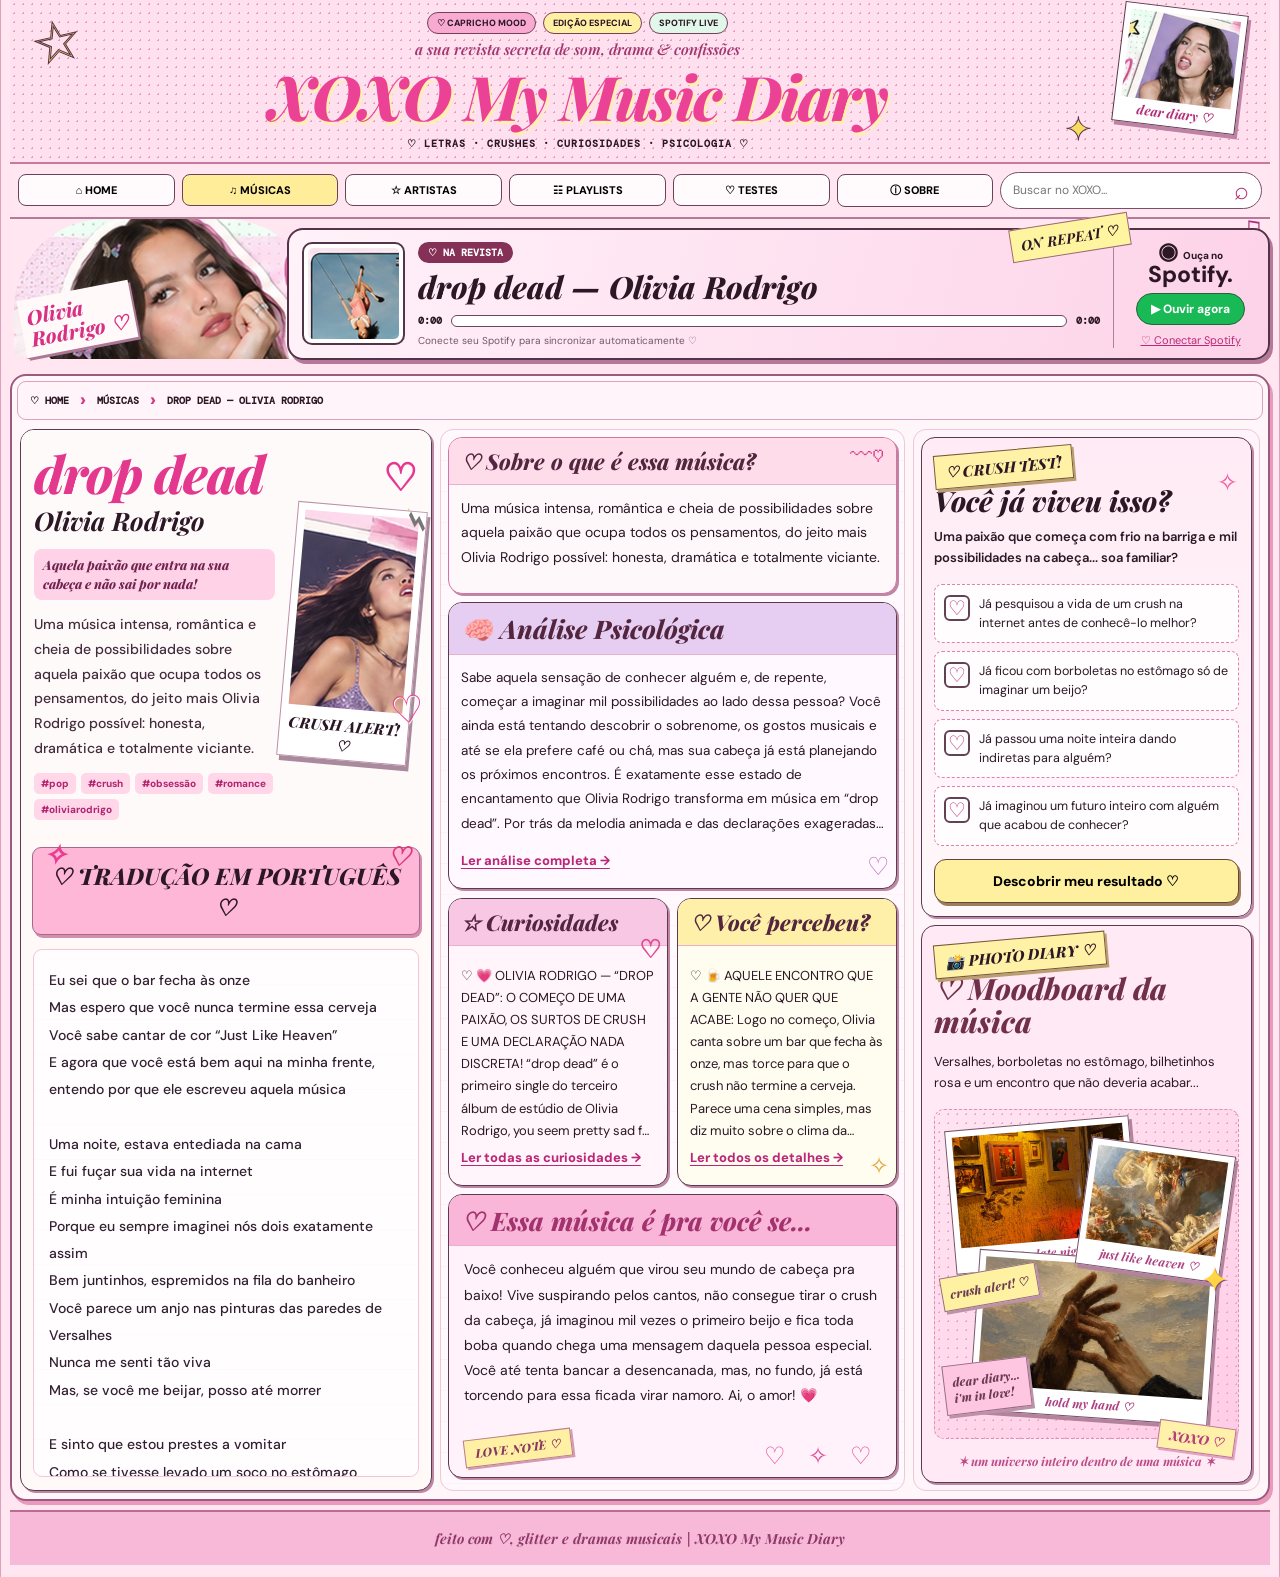
==== commit df2f5b9e: "Update index.html" ====
--- a/index.html
+++ b/index.html
@@ -4,136 +4,48 @@
 
 <head>
   <meta charset="utf-8">
-
-  <meta
-    name="viewport"
-    content="width=device-width, initial-scale=1"
-  >
-
+  <meta name="viewport" content="width=device-width, initial-scale=1">
   <meta name="theme-color" content="#ffd5e8">
 
   <meta
     name="description"
-    content="XOXO My Music Diary — sua revista musical com traduções, curiosidades e psicologia."
+    content="XOXO My Music Diary: traduções, curiosidades, psicologia e experiências do coração."
   >
 
   <title>XOXO My Music Diary ♡</title>
 
-  <!-- FONTES -->
-
-  <link
-    rel="preconnect"
-    href="https://fonts.googleapis.com"
-  >
-
-  <link
-    rel="preconnect"
-    href="https://fonts.gstatic.com"
-    crossorigin
-  >
+  <!-- FONTES DA REVISTA -->
+
+  <link rel="preconnect" href="https://fonts.googleapis.com">
+  <link rel="preconnect" href="https://fonts.gstatic.com" crossorigin>
 
   <link
     href="https://fonts.googleapis.com/css2?family=DM+Mono:wght@400;500&family=DM+Sans:wght@400;500;600;700;800&family=Playfair+Display:ital,wght@0,500;0,700;0,800;1,600;1,700;1,800&display=swap"
     rel="stylesheet"
   >
 
-  <!-- CSS DO SITE -->
+  <!-- CSS JÁ EXISTENTE -->
 
   <link
     rel="stylesheet"
-    href="styles.css?v=xoxo-fotos-nitidas-01"
+    href="styles.css?v=xoxo-honeybee-01"
   >
 
   <style>
-
     /* =====================================
-       FOTOS DE STUPID SONG
-       ===================================== */
-
-    /*
-      A foto grande mostra a imagem
-      original sem esticar nem deformar.
-    */
-
-    .hero-person img {
-      width: 100%;
-      height: 100%;
-
-      object-fit: contain;
-      object-position: center;
-
-      background: #8fabbc;
-    }
-
-    /*
-      O formato quadrado da capa é
-      preservado no player.
-    */
-
-    .cover-wrap {
-      overflow: hidden;
-    }
-
-    .cover-wrap img {
-      display: block;
-
-      width: 100%;
-      height: 100%;
-
-      object-fit: contain;
-      object-position: center;
-
-      image-rendering: auto;
-    }
-
-    /*
-      O polaroid mantém a fotografia
-      sem deformar.
-    */
-
-    .crush-polaroid img {
-      width: 100%;
-
-      object-fit: contain;
-      object-position: center;
-
-      background: #92b2c2;
-      image-rendering: auto;
-    }
-
-    /* =====================================
-       CHAMADA DA MATÉRIA PRINCIPAL
-       ===================================== */
-
-    #articleDescription {
-      font-family: 'DM Sans', Arial, sans-serif;
-
-      font-size: clamp(13px, 1.1vw, 15px);
-      font-weight: 500;
-      line-height: 1.75;
-
-      color: #432c3d;
-
-      white-space: pre-line;
-    }
-
-    /* =====================================
-       ORGANIZAÇÃO DA COLUNA CENTRAL
+       ORGANIZAÇÃO DAS MATÉRIAS
        ===================================== */
 
     .middle-column .editorial-stacks {
       display: grid;
-
       grid-template-columns:
         minmax(0, 1fr)
         minmax(0, 1fr);
-
       grid-template-areas:
         "psychology psychology"
         "curios percebe";
-
+      gap: 9px;
       align-items: start;
-      gap: 9px;
     }
 
     .middle-column .editorial-stacks .psychology {
@@ -161,30 +73,39 @@
     .middle-column .psychology #psyPreview {
       font-size: 13.5px;
       line-height: 1.8;
-
       -webkit-line-clamp: 7;
     }
+
+    /* O VIBE CHECK FOI REMOVIDO */
 
     #vibes {
       display: none !important;
     }
 
     /* =====================================
-       LOVE LAB — CARTÃO
+       TEXTO DA MATÉRIA PRINCIPAL
+       ===================================== */
+
+    #articleDescription {
+      font-family: "DM Sans", Arial, sans-serif;
+      font-size: clamp(13px, 1.1vw, 15px);
+      font-weight: 500;
+      line-height: 1.75;
+      color: #432c3d;
+      white-space: pre-line;
+    }
+
+    /* =====================================
+       LOVE LAB DA REVISTA
        ===================================== */
 
     .love-lab {
       position: relative;
-
       flex: 0 0 auto;
-
       background: #fff9fc;
-
       border: 2px solid #a45a87;
       border-radius: 15px;
-
-      box-shadow: 3px 4px 0 #d498b7;
-
+      box-shadow: 3px 4px #d498b7;
       overflow: hidden;
     }
 
@@ -194,98 +115,72 @@
 
     .love-lab-header {
       position: relative;
-
       padding: 17px 17px 15px;
-
       background: linear-gradient(
         120deg,
         #efd6f3,
         #f8d5e7 55%,
         #ffe3ef
       );
-
       border-bottom: 1px dashed #c68da9;
     }
 
     .love-lab-header::after {
       content: "♡";
-
       position: absolute;
       top: 9px;
       right: 11px;
-
       color: #c64a8c;
       font-size: 27px;
     }
 
     .love-lab-tag {
       display: inline-block;
-
       padding: 5px 9px;
-
       background: #fff0a8;
-
       border: 1px solid #81596a;
       border-radius: 4px;
-
       color: #713a55;
-
-      font: 700 9px 'DM Mono', monospace;
-
+      font: 700 9px "DM Mono", monospace;
       transform: rotate(-2deg);
     }
 
     .love-lab-brand {
       margin: 13px 0 0;
-
       font: italic 800
         clamp(23px, 2.7vw, 32px)/1.2
-        'Playfair Display', Georgia, serif;
-
+        "Playfair Display", Georgia, serif;
       color: #a42c70;
     }
 
     .love-lab-preview {
       padding: 19px 18px 17px;
-
       background: #fffaf7;
     }
 
     .love-lab-preview h3 {
       margin: 0 0 13px;
-
       color: #802b59;
-
-      font: 800
-        clamp(18px, 2vw, 23px)/1.4
-        'DM Sans', Arial, sans-serif;
+      font: 800 clamp(18px, 2vw, 23px)/1.4
+        "DM Sans", Arial, sans-serif;
     }
 
     .love-lab-preview p {
       margin: 0 0 14px;
-
       color: #513347;
-
       font: 600 14px/1.8
-        'DM Sans', Arial, sans-serif;
+        "DM Sans", Arial, sans-serif;
     }
 
     .love-lab-read {
       display: inline-block;
-
       padding: 9px 0;
-
       background: transparent;
       border: 0;
-
       color: #b52a79;
-
-      font: 800 13px
-        'DM Sans', Arial, sans-serif;
-
+      font: 800 13px "DM Sans", Arial, sans-serif;
       text-decoration: underline;
       text-underline-offset: 4px;
-
       cursor: pointer;
     }
 
@@ -294,7 +189,7 @@
     }
 
     /* =====================================
-       LOVE LAB — MATÉRIA COMPLETA
+       LOVE LAB EM JANELINHA
        ===================================== */
 
     .love-lab-modal {
@@ -303,184 +198,133 @@
 
     .love-lab-modal-header {
       text-align: center;
-
       padding: 24px 18px;
-
       background: linear-gradient(
         130deg,
         #efd6f3,
         #f7d6e8,
         #ffe8f2
       );
-
       border: 1px solid #d7a4c4;
       border-radius: 15px;
     }
 
     .love-lab-modal-tag {
       display: inline-block;
-
       padding: 7px 12px;
-
       background: #fff1a9;
-
       border: 1px solid #9c6c85;
       border-radius: 30px;
-
       color: #79425e;
-
-      font: 700 11px 'DM Mono', monospace;
+      font: 700 11px "DM Mono", monospace;
     }
 
     .modal-inner .love-lab-modal-title {
       margin: 17px 0 8px;
-
       color: #a42c70;
-
       font: italic 800
         clamp(27px, 4vw, 39px)/1.2
-        'Playfair Display', Georgia, serif;
+        "Playfair Display", Georgia, serif;
     }
 
     .love-lab-modal-subtitle {
       margin: 0;
-
       color: #80506b;
-
-      font: 700 12px 'DM Mono', monospace;
+      font: 700 12px "DM Mono", monospace;
     }
 
     .love-lab-modal-paper {
       max-width: 760px;
-
       margin: 18px auto 0;
       padding: clamp(19px, 4vw, 40px);
-
       background: #fffaf7;
-
       border: 1px solid #e1bacb;
       border-radius: 16px;
-
-      box-shadow:
-        0 4px 15px rgba(80, 30, 55, .07);
+      box-shadow: 0 4px 15px rgba(80,30,55,.07);
     }
 
     .love-lab-modal-paper h3 {
       margin: 0 0 22px;
-
       color: #802b59;
-
-      font: 800
-        clamp(22px, 3vw, 29px)/1.4
-        'DM Sans', Arial, sans-serif;
+      font: 800 clamp(22px, 3vw, 29px)/1.4
+        "DM Sans", Arial, sans-serif;
     }
 
     .modal-inner .love-lab-modal-paper > p {
       max-width: 65ch;
-
       margin: 0 auto 23px;
-
       color: #3e313b;
-
-      font: 400
-        clamp(16px, 1.8vw, 18px)/1.9
-        'DM Sans', Arial, sans-serif;
-    }
-
-    .modal-inner
-    .love-lab-modal-paper
-    > p.love-lab-lead {
+      font: 400 clamp(16px, 1.8vw, 18px)/1.9
+        "DM Sans", Arial, sans-serif;
+    }
+
+    .modal-inner .love-lab-modal-paper > p.love-lab-lead {
       padding: 19px;
-
       background: #ffe3ef;
-
       border-left: 4px solid #d54e96;
       border-radius: 0 10px 10px 0;
-
       color: #543349;
-
       font-weight: 700;
     }
 
     .love-lab-message {
       margin: 30px 0 25px;
       padding: 22px;
-
       background: #f5c7df;
-
       border: 1.5px solid #ba6793;
       border-radius: 12px;
-
-      box-shadow: 3px 4px 0 #e7a2c2;
+      box-shadow: 3px 4px #e7a2c2;
     }
 
     .love-lab-message h4 {
       margin: 0 0 11px;
-
       color: #852b5d;
-
-      font: 800 15px
-        'DM Sans', Arial, sans-serif;
+      font: 800 15px "DM Sans", Arial, sans-serif;
     }
 
     .modal-inner .love-lab-message p {
       margin: 0;
-
       color: #542c44;
-
-      font: 600 16px/1.85
-        'DM Sans', Arial, sans-serif;
+      font: 600 16px/1.85 "DM Sans", Arial, sans-serif;
     }
 
     .love-lab-source {
       padding: 18px;
-
       background: #e9e0f4;
-
       border: 1px dashed #ad83b6;
       border-radius: 10px;
     }
 
     .love-lab-source strong {
       display: block;
-
       margin-bottom: 10px;
-
       color: #69406e;
-
       font-size: 14px;
       font-weight: 800;
     }
 
     .modal-inner .love-lab-source p {
       margin: 0;
-
       color: #56435e;
-
       font-size: 14px;
       line-height: 1.8;
     }
 
     .love-lab-modal-footer {
       padding: 18px 8px 0;
-
       color: #a34277;
-
       text-align: center;
-
       font: italic 700 15px
-        'Playfair Display', Georgia, serif;
+        "Playfair Display", Georgia, serif;
     }
 
     /* =====================================
-       CELULARES
+       RESPONSIVIDADE
        ===================================== */
 
     @media (max-width: 440px) {
-
       .middle-column .editorial-stacks {
         grid-template-columns: 1fr;
-
         grid-template-areas:
           "psychology"
           "curios"
@@ -506,9 +350,7 @@
       .love-lab-message {
         padding: 17px;
       }
-
-    }
-
+    }
   </style>
 </head>
 
@@ -516,45 +358,26 @@
 
   <div class="site">
 
-    <!-- =====================================
-         CABEÇALHO
-         ===================================== -->
+    <!-- CABEÇALHO DA REVISTA -->
 
     <header class="masthead">
 
-      <span class="masthead-star star-left">
-        ☆
-      </span>
-
-      <span class="masthead-star star-right">
-        ✦
-      </span>
+      <span class="masthead-star star-left">☆</span>
+      <span class="masthead-star star-right">✦</span>
 
       <div class="brand-center">
 
         <div class="top-labels">
-
-          <span class="pill pink">
-            ♡ CAPRICHO MOOD
-          </span>
-
-          <span class="pill yellow">
-            EDIÇÃO ESPECIAL
-          </span>
-
-          <span class="pill mint">
-            SPOTIFY LIVE
-          </span>
-
+          <span class="pill pink">♡ CAPRICHO MOOD</span>
+          <span class="pill yellow">EDIÇÃO ESPECIAL</span>
+          <span class="pill mint">SPOTIFY LIVE</span>
         </div>
 
         <p class="slogan">
           a sua revista secreta de som, drama &amp; confissões
         </p>
 
-        <h1>
-          XOXO My Music Diary
-        </h1>
+        <h1>XOXO My Music Diary</h1>
 
         <p class="subbrand">
           ♡ LETRAS · CRUSHES · CURIOSIDADES · PSICOLOGIA ♡
@@ -563,76 +386,49 @@
       </div>
 
       <div class="top-polaroid">
-
         <img
           src="assets/olivia-top.webp"
           alt="Olivia Rodrigo"
         >
-
-        <span>
-          dear diary ♡
-        </span>
-
+        <span>dear diary ♡</span>
       </div>
 
     </header>
 
-    <!-- =====================================
-         MENU
-         ===================================== -->
+    <!-- MENU -->
 
     <nav class="nav">
 
-      <button
-        class="nav-btn"
-        data-view="home"
-      >
+      <button class="nav-btn" data-view="home">
         ⌂ HOME
       </button>
 
-      <button
-        class="nav-btn active"
-        data-view="music"
-      >
+      <button class="nav-btn active" data-view="music">
         ♫ MÚSICAS
       </button>
 
-      <button
-        class="nav-btn"
-        data-view="artists"
-      >
+      <button class="nav-btn" data-view="artists">
         ☆ ARTISTAS
       </button>
 
-      <button
-        class="nav-btn"
-        data-view="playlists"
-      >
+      <button class="nav-btn" data-view="playlists">
         ☷ PLAYLISTS
       </button>
 
-      <button
-        class="nav-btn"
-        data-view="tests"
-      >
+      <button class="nav-btn" data-view="tests">
         ♡ TESTES
       </button>
 
-      <button
-        class="nav-btn"
-        data-view="about"
-      >
+      <button class="nav-btn" data-view="about">
         ⓘ SOBRE
       </button>
 
       <div class="search-box">
-
         <input
           id="search"
           placeholder="Buscar no XOXO..."
           aria-label="Buscar músicas"
         >
-
         <button
           id="searchGo"
           type="button"
@@ -640,73 +436,52 @@
         >
           ⌕
         </button>
-
       </div>
 
     </nav>
 
-    <!-- =====================================
-         PLAYER DO SPOTIFY
-         ===================================== -->
+    <!-- PLAYER DO SPOTIFY -->
 
     <section class="now">
 
       <div class="hero-person">
-
         <img
           id="heroPortrait"
           src="assets/olivia-hero.webp"
           alt="Foto da artista"
         >
 
-        <div
-          class="torn-label"
-          id="heroArtist"
-        >
+        <div class="torn-label" id="heroArtist">
           OLIVIA<br>RODRIGO ♡
         </div>
-
       </div>
 
       <div class="player">
 
         <div class="cover-wrap">
-
           <img
             id="albumCover"
             src="assets/album-drop-dead.webp"
             alt="Capa da música"
           >
-
         </div>
 
         <div class="player-info">
 
-          <span
-            class="playing"
-            id="playingStatus"
-          >
+          <span class="playing" id="playingStatus">
             ♡ NA REVISTA
           </span>
 
           <h2 id="playerTitle">
-            drop dead — Olivia Rodrigo
+            drop dead - Olivia Rodrigo
           </h2>
 
           <div class="seek">
-
-            <span id="elapsed">
-              0:00
-            </span>
-
+            <span id="elapsed">0:00</span>
             <div class="progress">
               <div id="progressFill"></div>
             </div>
-
-            <span id="duration">
-              0:00
-            </span>
-
+            <span id="duration">0:00</span>
           </div>
 
           <p id="syncNote">
@@ -743,19 +518,12 @@
 
       </div>
 
-      <span class="repeat-sticker">
-        ON REPEAT ♡
-      </span>
-
-      <span class="player-doodle">
-        ♫
-      </span>
+      <span class="repeat-sticker">ON REPEAT ♡</span>
+      <span class="player-doodle">♫</span>
 
     </section>
 
-    <!-- =====================================
-         REVISTA
-         ===================================== -->
+    <!-- CONTEÚDO DA REVISTA -->
 
     <main id="content">
 
@@ -764,54 +532,29 @@
         <!-- CAMINHO DA MÚSICA -->
 
         <div class="breadcrumb">
-
-          <span>
-            ♡ HOME
+          <span>♡ HOME</span>
+          <span class="crumb-separator">›</span>
+          <span>MÚSICAS</span>
+          <span class="crumb-separator">›</span>
+          <span id="crumbTitle">
+            DROP DEAD - OLIVIA RODRIGO
           </span>
-
-          <span class="crumb-separator">
-            ›
-          </span>
-
-          <span>
-            MÚSICAS
-          </span>
-
-          <span class="crumb-separator">
-            ›
-          </span>
-
-          <span id="crumbTitle">
-            DROP DEAD — OLIVIA RODRIGO
-          </span>
-
         </div>
 
-        <!-- =====================================
-             COLUNA ESQUERDA
-             ===================================== -->
+        <!-- COLUNA ESQUERDA -->
 
         <article class="article main-article">
 
           <div class="article-intro">
 
-            <span class="intro-heart">
-              ♡
-            </span>
-
-            <span class="intro-star">
-              ✦
-            </span>
+            <span class="intro-heart">♡</span>
+            <span class="intro-star">✦</span>
 
             <div class="text-intro">
 
-              <h2 id="articleTitle">
-                drop dead
-              </h2>
-
-              <h3 id="articleArtist">
-                Olivia Rodrigo
-              </h3>
+              <h2 id="articleTitle">drop dead</h2>
+
+              <h3 id="articleArtist">Olivia Rodrigo</h3>
 
               <div class="intro-highlight">
                 Aquela paixão que entra na sua cabeça
@@ -821,24 +564,18 @@
               <p id="articleDescription"></p>
 
               <div class="hashtags">
-
                 <span>#pop</span>
                 <span>#crush</span>
                 <span>#obsessão</span>
                 <span>#romance</span>
                 <span>#oliviarodrigo</span>
-
               </div>
 
             </div>
 
-            <!-- FOTO POLAROID -->
-
             <div class="crush-polaroid">
 
-              <span class="polaroid-clip">
-                ⌁
-              </span>
+              <span class="polaroid-clip">⌁</span>
 
               <img
                 id="photoArtist"
@@ -846,15 +583,13 @@
                 alt="Foto da artista"
               >
 
-              <span>
-                CRUSH ALERT! ♡
-              </span>
+              <span>CRUSH ALERT! ♡</span>
 
             </div>
 
           </div>
 
-          <!-- TRADUÇÃO -->
+          <!-- TRADUÇÃO COMPLETA -->
 
           <div class="translation-heading">
             ♡ TRADUÇÃO EM PORTUGUÊS ♡
@@ -867,37 +602,27 @@
 
         </article>
 
-        <!-- =====================================
-             COLUNA CENTRAL
-             ===================================== -->
+        <!-- COLUNA CENTRAL -->
 
         <div class="middle-column">
 
           <!-- SOBRE A MÚSICA -->
 
           <article class="article compact about-song">
-
-            <h3>
-              ♡ Sobre o que é essa música?
-            </h3>
+            <h3>♡ Sobre o que é essa música?</h3>
 
             <p id="aboutText"></p>
 
-            <span class="card-doodle">
-              〰♡
-            </span>
-
+            <span class="card-doodle">〰♡</span>
           </article>
 
-          <!-- OUTRAS MATÉRIAS -->
+          <!-- CURIOSIDADES E PSICOLOGIA -->
 
           <div class="editorial-stacks">
 
             <article class="article compact psychology">
 
-              <h3>
-                🧠 Análise Psicológica
-              </h3>
+              <h3>🧠 Análise Psicológica</h3>
 
               <p id="psyPreview"></p>
 
@@ -913,9 +638,7 @@
 
             <article class="article compact curios">
 
-              <h3>
-                ☆ Curiosidades
-              </h3>
+              <h3>☆ Curiosidades</h3>
 
               <div id="curiosityPreview"></div>
 
@@ -931,9 +654,7 @@
 
             <article class="article compact percebe">
 
-              <h3>
-                ♡ Você percebeu?
-              </h3>
+              <h3>♡ Você percebeu?</h3>
 
               <div id="percebePreview"></div>
 
@@ -957,7 +678,7 @@
             aria-hidden="true"
           ></div>
 
-          <!-- ESSA MÚSICA É PRA VOCÊ SE... -->
+          <!-- CARTÃO PERSONALIZADO -->
 
           <article class="article compact foryou">
 
@@ -984,7 +705,7 @@
               </span>
 
               <h2 class="love-lab-brand">
-                ♡ LOVE LAB — Experimentos do coração
+                ♡ LOVE LAB: Experimentos do coração
               </h2>
 
             </div>
@@ -1019,13 +740,11 @@
 
         </div>
 
-        <!-- =====================================
-             COLUNA DIREITA
-             ===================================== -->
+        <!-- COLUNA DIREITA -->
 
         <aside class="right-column">
 
-          <!-- CRUSH TEST -->
+          <!-- TESTE -->
 
           <article class="article side-card lived-card">
 
@@ -1033,13 +752,9 @@
               ♡ CRUSH TEST!
             </span>
 
-            <span class="quiz-icon">
-              ✧
-            </span>
-
-            <h3>
-              Você já viveu isso?
-            </h3>
+            <span class="quiz-icon">✧</span>
+
+            <h3>Você já viveu isso?</h3>
 
             <p id="quizIntro">
               Uma paixão que começa com frio na barriga...
@@ -1075,9 +790,7 @@
               📸 PHOTO DIARY ♡
             </span>
 
-            <h3>
-              ♡ Moodboard da música
-            </h3>
+            <h3>♡ Moodboard da música</h3>
 
             <p
               class="mood-subtitle"
@@ -1139,15 +852,12 @@
                 dear diary...<br>i'm in love!
               </div>
 
-              <span class="collage-star">
-                ✦
-              </span>
+              <span class="collage-star">✦</span>
 
             </div>
 
             <p class="mood-footer">
-              ✶ um universo inteiro dentro
-              de uma música ✶
+              ✶ um universo inteiro dentro de uma música ✶
             </p>
 
           </article>
@@ -1161,15 +871,13 @@
     <!-- RODAPÉ -->
 
     <footer>
-      feito com ♡, glitter e dramas musicais ·
-      XOXO My Music Diary
+      feito com ♡, glitter e dramas musicais
+      | XOXO My Music Diary
     </footer>
 
   </div>
 
-  <!-- =====================================
-       JANELA DA REVISTA
-       ===================================== -->
+  <!-- JANELA DAS MATÉRIAS -->
 
   <div
     class="modal hidden"
@@ -1196,9 +904,7 @@
 
   </div>
 
-  <!-- =====================================
-       TEXTO COMPLETO DO LOVE LAB
-       ===================================== -->
+  <!-- LOVE LAB ORIGINAL DE STUPID SONG -->
 
   <template id="loveLabFullArticle">
 
@@ -1211,12 +917,8 @@
         </span>
 
         <h2 class="love-lab-modal-title">
-          ♡ LOVE LAB — Experimentos do coração
+          ♡ LOVE LAB: Experimentos do coração
         </h2>
-
-        <p class="love-lab-modal-subtitle">
-          XOXO MY MUSIC DIARY · SCIENCE OF LOVE ♡
-        </p>
 
       </div>
 
@@ -1228,30 +930,31 @@
         </h3>
 
         <p class="love-lab-lead">
-          Você deita para dormir, fecha os olhos e...
-          adivinha quem aparece nos seus pensamentos?
-          Sim, aquela pessoa DE NOVO! Mas será que
-          existe uma explicação científica para isso?
+          Você deita para dormir, fecha os olhos
+          e... adivinha quem aparece nos seus
+          pensamentos? Sim, aquela pessoa DE NOVO!
+          Mas será que existe uma explicação
+          científica para isso?
         </p>
 
         <p>
-          Em <em>stupid song</em>, Olivia Rodrigo conta
-          que passa as madrugadas sonhando com alguém
-          e sente uma paixão tão intensa que parece
-          estar perdendo o controle dos próprios
-          pensamentos. E, acredite, a ciência já
-          investigou algo muito parecido!
+          Em <em>stupid song</em>, Olivia Rodrigo
+          conta que passa as madrugadas sonhando
+          com alguém e sente uma paixão tão intensa
+          que parece estar perdendo o controle dos
+          próprios pensamentos. E, acredite,
+          a ciência já investigou algo muito parecido!
         </p>
 
         <p>
-          Em 2005, pesquisadores liderados por Arthur
-          Aron e Helen Fisher analisaram o cérebro
-          de pessoas intensamente apaixonadas.
-          Ao observarem fotografias de quem amavam,
-          os participantes apresentaram atividade
-          em regiões relacionadas à motivação
-          e à recompensa, incluindo áreas
-          associadas à dopamina.
+          Em 2005, pesquisadores liderados por
+          Arthur Aron e Helen Fisher analisaram
+          o cérebro de pessoas intensamente
+          apaixonadas. Ao observarem fotografias
+          de quem amavam, os participantes
+          apresentaram atividade em regiões
+          relacionadas à motivação e à recompensa,
+          incluindo áreas associadas à dopamina.
         </p>
 
         <p>
@@ -1274,17 +977,15 @@
 
         <div class="love-lab-message">
 
-          <h4>
-            💌 O RECADO DO LOVE LAB:
-          </h4>
+          <h4>💌 O RECADO DO LOVE LAB:</h4>
 
           <p>
             Sentir borboletas no estômago é uma
             delícia, mas intensidade não é sinônimo
             de reciprocidade! Seu cérebro pode estar
-            completamente encantado por alguém
-            antes mesmo de você descobrir se
-            o sentimento é correspondido.
+            completamente encantado por alguém antes
+            mesmo de você descobrir se o sentimento
+            é correspondido.
           </p>
 
         </div>
@@ -1296,295 +997,197 @@
           </strong>
 
           <p>
-            Aron e colaboradores (2005) —
+            Aron e colaboradores (2005).
             <em>
-              Reward, Motivation, and Emotion
-              Systems Associated With Early-Stage
-              Intense Romantic Love
-            </em>.
+              Reward, Motivation, and Emotion Systems
+              Associated With Early-Stage Intense
+              Romantic Love.
+            </em>
           </p>
 
         </div>
 
       </div>
 
-      <div class="love-lab-modal-footer">
-        ♡ LOVE LAB · Porque até o coração
-        tem seus mistérios! ♡
-      </div>
-
     </article>
 
   </template>
 
-  <!-- =====================================
-       APP ORIGINAL COM SPOTIFY
-       ===================================== -->
+  <!-- JAVASCRIPT ORIGINAL COM SPOTIFY -->
 
   <script src="app.js" defer></script>
 
-  <!-- =====================================
-       TEXTOS E FOTOS DE STUPID SONG
-       ===================================== -->
+  <!-- NOVA EDIÇÃO HONEYBEE -->
+
+  <script src="honeybee.js" defer></script>
+
+  <!-- AJUSTES EDITORIAIS DE STUPID SONG -->
 
   <script>
-
-    document.addEventListener(
-      'DOMContentLoaded',
-      () => {
-
-        /* FOTO QUE VOCÊ ENVIOU */
-
-        const stupidSongCover =
-          'assets/stupid-song-cover.png';
-
-        /* TEXTOS EDITORIAIS */
-
-        const aboutDropDead =
-          "Sabe aquela paixão que chega do nada e faz seu coração bater a mil? É exatamente disso que Olivia Rodrigo fala em “drop dead”! A cantora conta sobre a emoção de conhecer alguém especial e ficar completamente encantada, entre borboletas no estômago, indiretas para o crush e mil fantasias românticas. O problema? Ela quer ir com calma, mas já está imaginando um futuro juntinho dessa pessoa! Ai, quem nunca, né?";
-
-        const editorialStupidSong =
-          "Nova York, madrugadas sem dormir e um crush que simplesmente não sai da cabeça. Em “stupid song”, Olivia Rodrigo transforma uma paixão completamente fora de controle em uma declaração cheia de exageros, drama e sentimentos à flor da pele.\n\nEntre pensamentos insistentes e um coração acelerado, fica a pergunta: como saber se é amor ou se estamos apaixonadas pela ideia de alguém? 💌";
-
-        /* ELEMENTOS DA PÁGINA */
-
-        const title =
-          document.querySelector('#articleTitle');
-
-        const artist =
-          document.querySelector('#articleArtist');
-
-        const aboutText =
-          document.querySelector('#aboutText');
-
-        const description =
-          document.querySelector('#articleDescription');
-
-        const loveLab =
-          document.querySelector('#loveLab');
-
-        const readLoveLab =
-          document.querySelector('#readLoveLab');
-
-        const template =
-          document.querySelector('#loveLabFullArticle');
-
-        const modal =
-          document.querySelector('#modal');
-
-        const modalBody =
-          document.querySelector('#modalBody');
-
-        const albumCover =
-          document.querySelector('#albumCover');
-
-        const heroPortrait =
-          document.querySelector('#heroPortrait');
-
-        const photoArtist =
-          document.querySelector('#photoArtist');
-
-        if (!title || !artist) {
-          return;
-        }
-
-        /* VERIFICA QUAL MÚSICA ESTÁ ABERTA */
-
-        function isStupidSong() {
-
-          return (
-            title.textContent.trim().toLowerCase() ===
-              'stupid song' &&
-
-            artist.textContent
-              .trim()
-              .toLowerCase()
-              .includes('olivia rodrigo')
-          );
-
-        }
-
-        /* TROCA AS FOTOS QUANDO FOR STUPID SONG */
-
-        function updatePhotos() {
-
-          if (!isStupidSong()) {
-            return;
-          }
-
-          const photos = [
-            albumCover,
-            heroPortrait,
-            photoArtist
-          ];
-
-          photos.forEach(img => {
-
-            if (!img) {
-              return;
-            }
-
-            /*
-              Só muda o endereço se for diferente,
-              evitando atualizações repetidas.
-            */
-
-            if (
-              !img.getAttribute('src') ||
-              !img.getAttribute('src')
-                .startsWith(stupidSongCover)
-            ) {
-
-              img.src = stupidSongCover;
-
-            }
-
-          });
-
-        }
-
-        /* SINOPSE E LOVE LAB */
-
-        function updateEditorial() {
-
-          const songTitle =
-            title.textContent.trim().toLowerCase();
-
-          const artistName =
-            artist.textContent.trim().toLowerCase();
-
-          const isOlivia =
-            artistName.includes('olivia rodrigo');
-
-          const isDropDead =
-            isOlivia && songTitle === 'drop dead';
-
-          const isStupid =
-            isOlivia && songTitle === 'stupid song';
-
-          /* SINOPSE ORIGINAL DE DROP DEAD */
-
-          if (
-            isDropDead &&
-            aboutText &&
-            aboutText.textContent !== aboutDropDead
-          ) {
-
-            aboutText.textContent = aboutDropDead;
-
-          }
-
-          /* CHAMADA DIFERENTE PARA STUPID SONG */
-
-          if (
-            isStupid &&
-            description &&
-            description.textContent !== editorialStupidSong
-          ) {
-
-            description.textContent = editorialStupidSong;
-
-          }
-
-          /* LOVE LAB EXCLUSIVO DE STUPID SONG */
-
-          if (loveLab) {
-            loveLab.hidden = !isStupid;
-          }
-
-          updatePhotos();
-
-        }
-
-        /* ABRE A MATÉRIA DO LOVE LAB */
-
-        if (
-          readLoveLab &&
-          template &&
-          modal &&
-          modalBody
-        ) {
-
-          readLoveLab.addEventListener(
-            'click',
-            () => {
-
-              modalBody.innerHTML =
-                template.innerHTML;
-
-              modal.classList.remove('hidden');
-
-              document.body.style.overflow =
-                'hidden';
-
-              const scroller =
-                modal.querySelector('.modal-inner');
-
-              if (scroller) {
-                scroller.scrollTop = 0;
-              }
-
-              const closeButton =
-                document.querySelector('#closeModal');
-
-              if (closeButton) {
-                closeButton.focus();
-              }
-
-            }
-          );
-
-        }
-
-        /* ACOMPANHA AS TROCAS DE MÚSICA */
-
-        const editorialObserver =
-          new MutationObserver(updateEditorial);
-
-        [
-          title,
-          artist
-        ].forEach(element => {
-
-          editorialObserver.observe(element, {
-            childList: true,
-            characterData: true,
-            subtree: true
-          });
-
-        });
-
-        /*
-          O app.js também altera as fotos.
-          Este observador garante que a foto
-          enviada seja mantida em stupid song.
-        */
-
-        const photoObserver =
-          new MutationObserver(updatePhotos);
+    document.addEventListener("DOMContentLoaded", () => {
+
+      const aboutDropDead =
+        "Sabe aquela paixão que chega do nada e faz seu coração bater a mil? É exatamente disso que Olivia Rodrigo fala em “drop dead”! A cantora conta sobre a emoção de conhecer alguém especial e ficar completamente encantada, entre borboletas no estômago, indiretas para o crush e mil fantasias românticas. O problema? Ela quer ir com calma, mas já está imaginando um futuro juntinho dessa pessoa! Ai, quem nunca, né?";
+
+      const editorialStupidSong =
+        "Nova York, madrugadas sem dormir e um crush que simplesmente não sai da cabeça. Em “stupid song”, Olivia Rodrigo transforma uma paixão completamente fora de controle em uma declaração cheia de exageros, drama e sentimentos à flor da pele.\n\nEntre pensamentos insistentes e um coração acelerado, fica a pergunta: como saber se é amor ou se estamos apaixonadas pela ideia de alguém? 💌";
+
+      const title = document.querySelector("#articleTitle");
+      const artist = document.querySelector("#articleArtist");
+      const aboutText = document.querySelector("#aboutText");
+      const description =
+        document.querySelector("#articleDescription");
+
+      const loveLab = document.querySelector("#loveLab");
+      const readLoveLab = document.querySelector("#readLoveLab");
+
+      const template =
+        document.querySelector("#loveLabFullArticle");
+
+      const modalElement =
+        document.querySelector("#modal");
+
+      const modalBody =
+        document.querySelector("#modalBody");
+
+      const albumCover =
+        document.querySelector("#albumCover");
+
+      const heroPortrait =
+        document.querySelector("#heroPortrait");
+
+      const photoArtist =
+        document.querySelector("#photoArtist");
+
+      if (!title || !artist) return;
+
+      const stupidSongCover =
+        "assets/stupid-song-cover.png";
+
+      function updatePhotos() {
+        const isStupid =
+          title.textContent.trim().toLowerCase() ===
+            "stupid song" &&
+          artist.textContent.toLowerCase()
+            .includes("olivia rodrigo");
+
+        if (!isStupid) return;
 
         [
           albumCover,
           heroPortrait,
           photoArtist
         ].forEach(img => {
-
-          if (!img) {
-            return;
+          if (!img) return;
+
+          if (img.getAttribute("src") !== stupidSongCover) {
+            img.src = stupidSongCover;
           }
-
-          photoObserver.observe(img, {
-            attributes: true,
-            attributeFilter: ['src']
-          });
-
         });
-
-        updateEditorial();
-
       }
-    );
-
+
+      function updateEditorial() {
+        const song =
+          title.textContent.trim().toLowerCase();
+
+        const singer =
+          artist.textContent.toLowerCase();
+
+        const isOlivia =
+          singer.includes("olivia rodrigo");
+
+        const isStupid =
+          isOlivia && song === "stupid song";
+
+        const isHoneybee =
+          isOlivia && song === "honeybee";
+
+        const isDrop =
+          isOlivia && song === "drop dead";
+
+        if (
+          isDrop &&
+          aboutText &&
+          aboutText.textContent !== aboutDropDead
+        ) {
+          aboutText.textContent = aboutDropDead;
+        }
+
+        if (
+          isStupid &&
+          description &&
+          description.textContent !== editorialStupidSong
+        ) {
+          description.textContent = editorialStupidSong;
+        }
+
+        /*
+          A edição honeybee.js controla seu
+          próprio LOVE LAB.
+
+          stupid song mantém o original.
+        */
+
+        if (loveLab && !isHoneybee) {
+          loveLab.hidden = !isStupid;
+        }
+
+        updatePhotos();
+      }
+
+      if (
+        readLoveLab &&
+        template &&
+        modalElement &&
+        modalBody
+      ) {
+        readLoveLab.addEventListener("click", () => {
+          modalBody.innerHTML = template.innerHTML;
+          modalElement.classList.remove("hidden");
+
+          document.body.style.overflow = "hidden";
+
+          const scroller =
+            modalElement.querySelector(".modal-inner");
+
+          if (scroller) scroller.scrollTop = 0;
+
+          const close =
+            document.querySelector("#closeModal");
+
+          if (close) close.focus();
+        });
+      }
+
+      const observer =
+        new MutationObserver(updateEditorial);
+
+      [title, artist].forEach(el => {
+        observer.observe(el, {
+          childList: true,
+          subtree: true,
+          characterData: true
+        });
+      });
+
+      const imageObserver =
+        new MutationObserver(updatePhotos);
+
+      [
+        albumCover,
+        heroPortrait,
+        photoArtist
+      ].forEach(img => {
+        if (!img) return;
+
+        imageObserver.observe(img, {
+          attributes: true,
+          attributeFilter: ["src"]
+        });
+      });
+
+      updateEditorial();
+    });
   </script>
 
 </body>
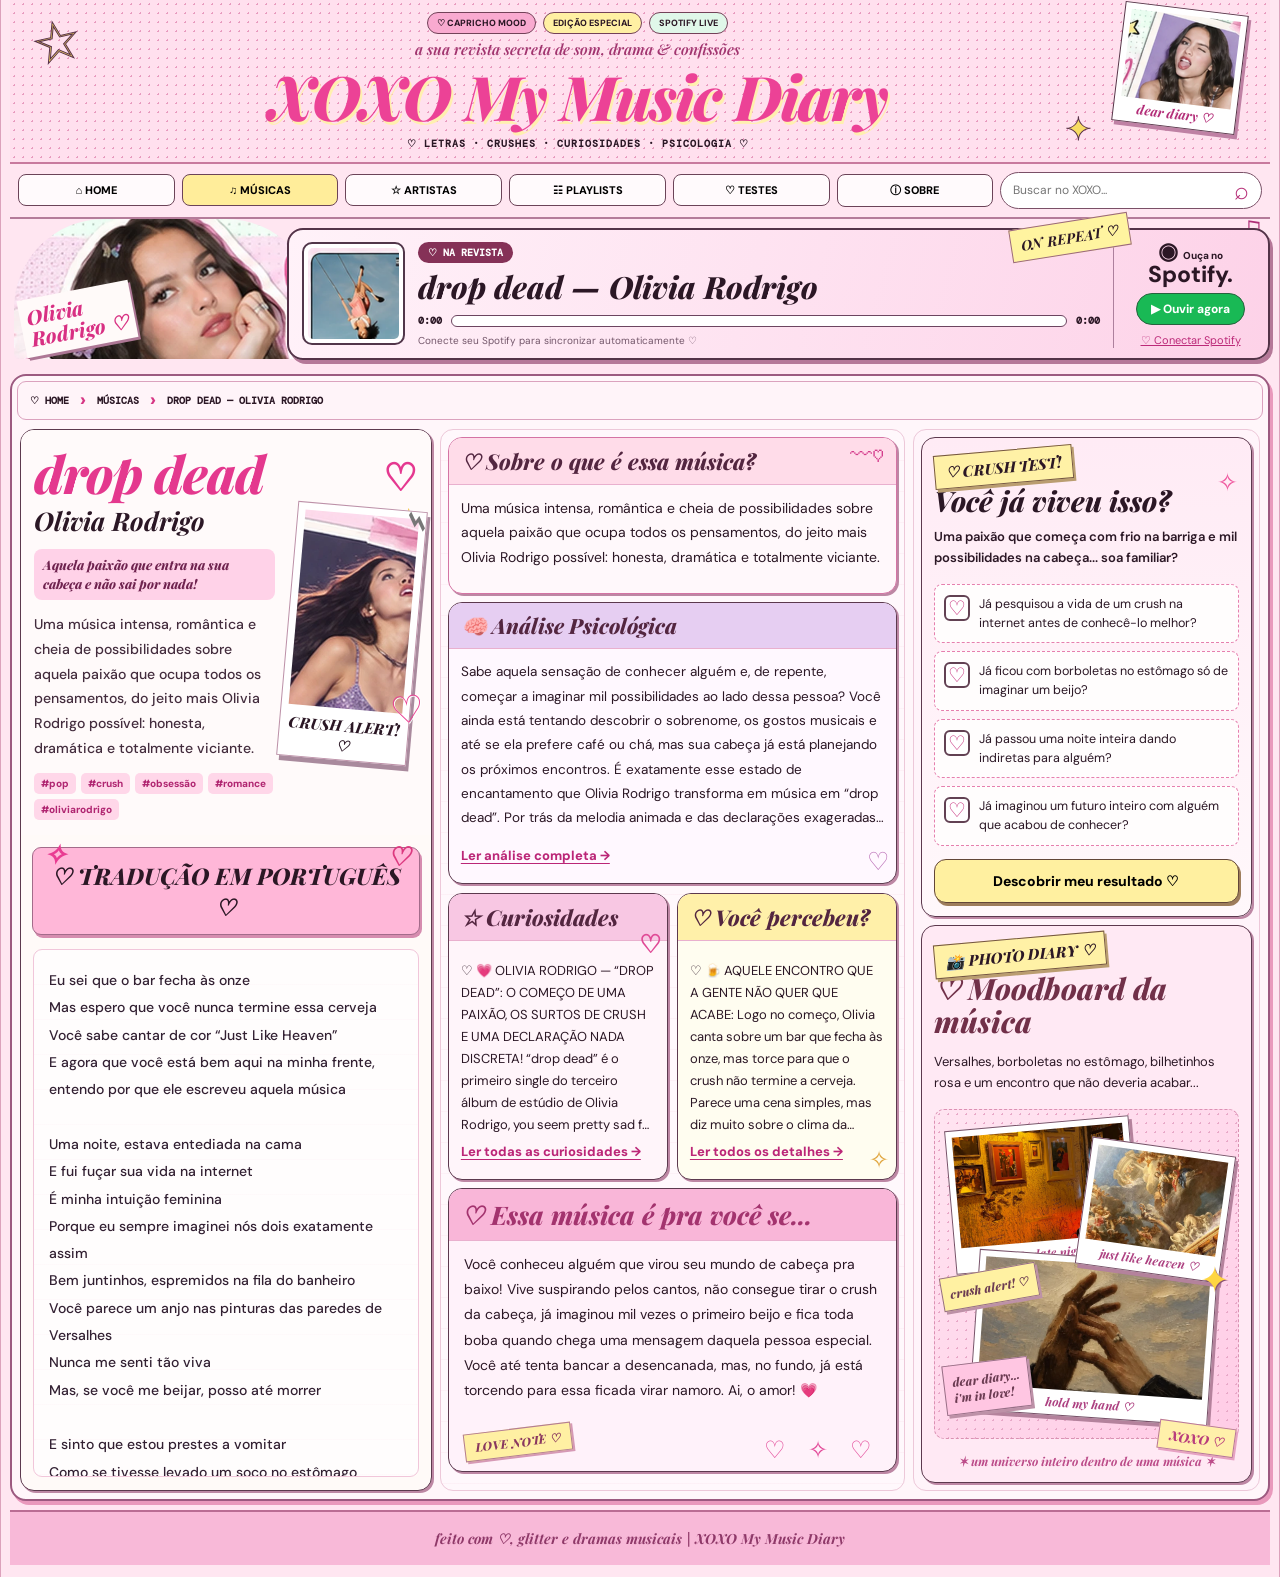
==== commit c8c3c296: "Update index.html" ====
--- a/index.html
+++ b/index.html
@@ -1,46 +1,27 @@
 
 <!doctype html>
 <html lang="pt-BR">
-
 <head>
   <meta charset="utf-8">
   <meta name="viewport" content="width=device-width, initial-scale=1">
   <meta name="theme-color" content="#ffd5e8">
-
-  <meta
-    name="description"
-    content="XOXO My Music Diary: traduções, curiosidades, psicologia e experiências do coração."
-  >
-
+  <meta name="description" content="XOXO My Music Diary, sua revista musical de letras, crushes, curiosidades e psicologia.">
   <title>XOXO My Music Diary ♡</title>
-
-  <!-- FONTES DA REVISTA -->
 
   <link rel="preconnect" href="https://fonts.googleapis.com">
   <link rel="preconnect" href="https://fonts.gstatic.com" crossorigin>
-
-  <link
-    href="https://fonts.googleapis.com/css2?family=DM+Mono:wght@400;500&family=DM+Sans:wght@400;500;600;700;800&family=Playfair+Display:ital,wght@0,500;0,700;0,800;1,600;1,700;1,800&display=swap"
-    rel="stylesheet"
-  >
-
-  <!-- CSS JÁ EXISTENTE -->
-
-  <link
-    rel="stylesheet"
-    href="styles.css?v=xoxo-honeybee-01"
-  >
+  <link href="https://fonts.googleapis.com/css2?family=DM+Mono:wght@400;500&family=DM+Sans:wght@400;500;600;700;800&family=Playfair+Display:ital,wght@0,500;0,700;0,800;1,600;1,700;1,800&display=swap" rel="stylesheet">
+
+  <link rel="stylesheet" href="styles.css?v=xoxo-honeybee-moodboard-04">
 
   <style>
-    /* =====================================
-       ORGANIZAÇÃO DAS MATÉRIAS
-       ===================================== */
+    /* =========================================
+       ORGANIZAÇÃO ATUAL DA REVISTA
+       ========================================= */
 
     .middle-column .editorial-stacks {
       display: grid;
-      grid-template-columns:
-        minmax(0, 1fr)
-        minmax(0, 1fr);
+      grid-template-columns: minmax(0,1fr) minmax(0,1fr);
       grid-template-areas:
         "psychology psychology"
         "curios percebe";
@@ -61,13 +42,9 @@
     }
 
     .middle-column .editorial-stacks > .article {
+      height: auto;
       min-width: 0;
-      height: auto;
       align-self: start;
-    }
-
-    .middle-column .psychology h3 {
-      font-size: clamp(20px, 2vw, 26px);
     }
 
     .middle-column .psychology #psyPreview {
@@ -76,31 +53,22 @@
       -webkit-line-clamp: 7;
     }
 
-    /* O VIBE CHECK FOI REMOVIDO */
-
     #vibes {
       display: none !important;
     }
 
-    /* =====================================
-       TEXTO DA MATÉRIA PRINCIPAL
-       ===================================== */
-
     #articleDescription {
-      font-family: "DM Sans", Arial, sans-serif;
-      font-size: clamp(13px, 1.1vw, 15px);
-      font-weight: 500;
-      line-height: 1.75;
+      font: 500 clamp(13px,1.1vw,15px)/1.75
+        "DM Sans", Arial, sans-serif;
       color: #432c3d;
       white-space: pre-line;
     }
 
-    /* =====================================
-       LOVE LAB DA REVISTA
-       ===================================== */
+    /* =========================================
+       LOVE LAB
+       ========================================= */
 
     .love-lab {
-      position: relative;
       flex: 0 0 auto;
       background: #fff9fc;
       border: 2px solid #a45a87;
@@ -115,98 +83,78 @@
 
     .love-lab-header {
       position: relative;
-      padding: 17px 17px 15px;
-      background: linear-gradient(
-        120deg,
-        #efd6f3,
-        #f8d5e7 55%,
-        #ffe3ef
-      );
+      padding: 17px;
+      background: linear-gradient(120deg,#efd6f3,#f8d5e7,#ffe3ef);
       border-bottom: 1px dashed #c68da9;
     }
 
     .love-lab-header::after {
       content: "♡";
       position: absolute;
-      top: 9px;
-      right: 11px;
+      top: 7px;
+      right: 12px;
+      font-size: 27px;
       color: #c64a8c;
-      font-size: 27px;
     }
 
     .love-lab-tag {
       display: inline-block;
-      padding: 5px 9px;
+      padding: 6px 9px;
       background: #fff0a8;
       border: 1px solid #81596a;
       border-radius: 4px;
       color: #713a55;
-      font: 700 9px "DM Mono", monospace;
+      font: 700 10px "DM Mono",monospace;
       transform: rotate(-2deg);
     }
 
     .love-lab-brand {
       margin: 13px 0 0;
-      font: italic 800
-        clamp(23px, 2.7vw, 32px)/1.2
-        "Playfair Display", Georgia, serif;
       color: #a42c70;
+      font: italic 800 clamp(23px,2.7vw,32px)/1.2
+        "Playfair Display",Georgia,serif;
     }
 
     .love-lab-preview {
-      padding: 19px 18px 17px;
+      padding: 19px 18px;
       background: #fffaf7;
     }
 
     .love-lab-preview h3 {
       margin: 0 0 13px;
       color: #802b59;
-      font: 800 clamp(18px, 2vw, 23px)/1.4
-        "DM Sans", Arial, sans-serif;
+      font: 800 clamp(18px,2vw,23px)/1.4 "DM Sans",Arial,sans-serif;
     }
 
     .love-lab-preview p {
       margin: 0 0 14px;
       color: #513347;
-      font: 600 14px/1.8
-        "DM Sans", Arial, sans-serif;
+      font: 600 14px/1.8 "DM Sans",Arial,sans-serif;
     }
 
     .love-lab-read {
-      display: inline-block;
+      border: 0;
+      background: transparent;
       padding: 9px 0;
-      background: transparent;
-      border: 0;
       color: #b52a79;
-      font: 800 13px "DM Sans", Arial, sans-serif;
       text-decoration: underline;
       text-underline-offset: 4px;
+      font: 800 13px "DM Sans",Arial,sans-serif;
       cursor: pointer;
     }
 
-    .love-lab-read:hover {
-      color: #e34298;
-    }
-
-    /* =====================================
-       LOVE LAB EM JANELINHA
-       ===================================== */
+    /* JANELA DO LOVE LAB */
 
     .love-lab-modal {
       padding: 13px 5px 18px;
     }
 
     .love-lab-modal-header {
+      padding: 24px 18px;
       text-align: center;
-      padding: 24px 18px;
-      background: linear-gradient(
-        130deg,
-        #efd6f3,
-        #f7d6e8,
-        #ffe8f2
-      );
       border: 1px solid #d7a4c4;
       border-radius: 15px;
+      background: linear-gradient(130deg,#efd6f3,#f7d6e8,#ffe8f2);
     }
 
     .love-lab-modal-tag {
@@ -216,46 +164,37 @@
       border: 1px solid #9c6c85;
       border-radius: 30px;
       color: #79425e;
-      font: 700 11px "DM Mono", monospace;
+      font: 700 11px "DM Mono",monospace;
     }
 
     .modal-inner .love-lab-modal-title {
       margin: 17px 0 8px;
       color: #a42c70;
-      font: italic 800
-        clamp(27px, 4vw, 39px)/1.2
-        "Playfair Display", Georgia, serif;
-    }
-
-    .love-lab-modal-subtitle {
-      margin: 0;
-      color: #80506b;
-      font: 700 12px "DM Mono", monospace;
+      font: italic 800 clamp(27px,4vw,39px)/1.2
+        "Playfair Display",Georgia,serif;
     }
 
     .love-lab-modal-paper {
       max-width: 760px;
       margin: 18px auto 0;
-      padding: clamp(19px, 4vw, 40px);
+      padding: clamp(19px,4vw,40px);
       background: #fffaf7;
       border: 1px solid #e1bacb;
       border-radius: 16px;
-      box-shadow: 0 4px 15px rgba(80,30,55,.07);
     }
 
     .love-lab-modal-paper h3 {
-      margin: 0 0 22px;
       color: #802b59;
-      font: 800 clamp(22px, 3vw, 29px)/1.4
-        "DM Sans", Arial, sans-serif;
+      font: 800 clamp(22px,3vw,29px)/1.4
+        "DM Sans",Arial,sans-serif;
     }
 
     .modal-inner .love-lab-modal-paper > p {
+      margin: 0 auto 23px;
       max-width: 65ch;
-      margin: 0 auto 23px;
       color: #3e313b;
-      font: 400 clamp(16px, 1.8vw, 18px)/1.9
-        "DM Sans", Arial, sans-serif;
+      font: 400 clamp(16px,1.8vw,18px)/1.9
+        "DM Sans",Arial,sans-serif;
     }
 
     .modal-inner .love-lab-modal-paper > p.love-lab-lead {
@@ -263,7 +202,6 @@
       background: #ffe3ef;
       border-left: 4px solid #d54e96;
       border-radius: 0 10px 10px 0;
-      color: #543349;
       font-weight: 700;
     }
 
@@ -277,15 +215,13 @@
     }
 
     .love-lab-message h4 {
-      margin: 0 0 11px;
       color: #852b5d;
-      font: 800 15px "DM Sans", Arial, sans-serif;
+      font: 800 15px "DM Sans",Arial,sans-serif;
     }
 
     .modal-inner .love-lab-message p {
-      margin: 0;
       color: #542c44;
-      font: 600 16px/1.85 "DM Sans", Arial, sans-serif;
+      font: 600 16px/1.85 "DM Sans",Arial,sans-serif;
     }
 
     .love-lab-source {
@@ -299,28 +235,153 @@
       display: block;
       margin-bottom: 10px;
       color: #69406e;
-      font-size: 14px;
-      font-weight: 800;
-    }
-
-    .modal-inner .love-lab-source p {
+    }
+
+    .love-lab-source p {
+      color: #56435e;
+      line-height: 1.8;
+    }
+
+    /* =========================================
+       MOODBOARD EXCLUSIVO DE HONEYBEE
+       QUATRO POLAROIDS
+       ========================================= */
+
+    #moodCollage.honeybee-collage {
+      position: relative;
+      isolation: isolate;
+      min-height: 510px;
+      max-height: none;
+      background:
+        radial-gradient(#d8ad72 1px,transparent 1px),
+        linear-gradient(145deg,#fff4d7,#f7d9b3 55%,#f5d5e4);
+      background-size: 11px 11px,auto;
+      border: 1.5px dashed #b78b69;
+      overflow: hidden;
+    }
+
+    #moodCollage.honeybee-collage .mood-shot {
+      position: absolute;
+      padding: 6px 6px 23px;
+      background: #fffaf2;
+      border: 1px solid #8d6558;
+      box-shadow: 4px 5px 0 rgba(101,55,45,.24);
       margin: 0;
-      color: #56435e;
-      font-size: 14px;
-      line-height: 1.8;
-    }
-
-    .love-lab-modal-footer {
-      padding: 18px 8px 0;
-      color: #a34277;
+    }
+
+    #moodCollage.honeybee-collage .mood-shot img {
+      width: 100%;
+      height: 100%;
+      object-fit: cover;
+    }
+
+    #moodCollage.honeybee-collage .mood-shot figcaption {
+      color: #9c5b64;
+      font: italic 700 12px "Playfair Display",Georgia,serif;
       text-align: center;
-      font: italic 700 15px
-        "Playfair Display", Georgia, serif;
-    }
-
-    /* =====================================
-       RESPONSIVIDADE
-       ===================================== */
+    }
+
+    /* FOTO 1: CASAL SOB O POSTE */
+
+    #moodCollage.honeybee-collage .shot-one {
+      width: 75%;
+      height: 29%;
+      top: 5%;
+      left: 8%;
+      right: auto;
+      bottom: auto;
+      transform: rotate(-5deg);
+      z-index: 2;
+    }
+
+    /* FOTO 2: CARTAS */
+
+    #moodCollage.honeybee-collage .shot-two {
+      width: 60%;
+      height: 36%;
+      top: 33%;
+      right: 5%;
+      left: auto;
+      bottom: auto;
+      transform: rotate(7deg);
+      z-index: 3;
+    }
+
+    /* FOTO 3: TOQUE E LUZ */
+
+    #moodCollage.honeybee-collage .shot-three {
+      width: 56%;
+      height: 35%;
+      left: 4%;
+      top: 54%;
+      right: auto;
+      bottom: auto;
+      transform: rotate(-7deg);
+      z-index: 4;
+    }
+
+    /* FOTO 4: ABELHINHA */
+
+    #moodCollage.honeybee-collage .shot-four {
+      width: 47%;
+      height: 28%;
+      right: 5%;
+      bottom: 4%;
+      left: auto;
+      top: auto;
+      transform: rotate(6deg);
+      z-index: 5;
+    }
+
+    #moodCollage.honeybee-collage .mood-note {
+      background: #fff0bb;
+      color: #865641;
+      border-color: #b99073;
+      font-size: 11px;
+      z-index: 7;
+    }
+
+    #moodCollage.honeybee-collage .note-one {
+      left: 1%;
+      top: 31%;
+    }
+
+    #moodCollage.honeybee-collage .note-two {
+      left: 5%;
+      bottom: 3%;
+      background: #f7d3e0;
+    }
+
+    #moodCollage.honeybee-collage .collage-star {
+      color: #f9c751;
+      right: 4%;
+      bottom: 39%;
+      z-index: 8;
+    }
+
+    /* DETALHES DOURADOS DA EDIÇÃO */
+
+    .moodboard-card:has(.honeybee-collage) {
+      background: #fff2df;
+    }
+
+    .moodboard-card:has(.honeybee-collage) .sticky-tag {
+      background: #ffe9aa;
+    }
+
+    .moodboard-card:has(.honeybee-collage)::after {
+      content: "honeybee ♡";
+      background: #ffe7a0;
+      color: #906038;
+    }
+
+    @media (max-width: 700px) {
+      #moodCollage.honeybee-collage {
+        height: 500px;
+        min-height: 500px;
+        flex: none;
+      }
+    }
 
     @media (max-width: 440px) {
       .middle-column .editorial-stacks {
@@ -335,20 +396,9 @@
         padding: 16px 14px;
       }
 
-      .love-lab-preview h3 {
-        font-size: 19px;
-      }
-
-      .love-lab-preview p {
-        font-size: 13.5px;
-      }
-
-      .love-lab-modal-paper {
-        padding: 17px 13px;
-      }
-
-      .love-lab-message {
-        padding: 17px;
+      #moodCollage.honeybee-collage {
+        height: 540px;
+        min-height: 540px;
       }
     }
   </style>
@@ -356,839 +406,844 @@
 
 <body>
 
-  <div class="site">
-
-    <!-- CABEÇALHO DA REVISTA -->
-
-    <header class="masthead">
-
-      <span class="masthead-star star-left">☆</span>
-      <span class="masthead-star star-right">✦</span>
-
-      <div class="brand-center">
-
-        <div class="top-labels">
-          <span class="pill pink">♡ CAPRICHO MOOD</span>
-          <span class="pill yellow">EDIÇÃO ESPECIAL</span>
-          <span class="pill mint">SPOTIFY LIVE</span>
+<div class="site">
+
+  <!-- CABEÇALHO -->
+
+  <header class="masthead">
+    <span class="masthead-star star-left">☆</span>
+    <span class="masthead-star star-right">✦</span>
+
+    <div class="brand-center">
+      <div class="top-labels">
+        <span class="pill pink">♡ CAPRICHO MOOD</span>
+        <span class="pill yellow">EDIÇÃO ESPECIAL</span>
+        <span class="pill mint">SPOTIFY LIVE</span>
+      </div>
+
+      <p class="slogan">
+        a sua revista secreta de som, drama &amp; confissões
+      </p>
+
+      <h1>XOXO My Music Diary</h1>
+
+      <p class="subbrand">
+        ♡ LETRAS · CRUSHES · CURIOSIDADES · PSICOLOGIA ♡
+      </p>
+    </div>
+
+    <div class="top-polaroid">
+      <img src="assets/olivia-top.webp" alt="Olivia Rodrigo">
+      <span>dear diary ♡</span>
+    </div>
+  </header>
+
+  <!-- MENU -->
+
+  <nav class="nav">
+    <button class="nav-btn" data-view="home">⌂ HOME</button>
+    <button class="nav-btn active" data-view="music">♫ MÚSICAS</button>
+    <button class="nav-btn" data-view="artists">☆ ARTISTAS</button>
+    <button class="nav-btn" data-view="playlists">☷ PLAYLISTS</button>
+    <button class="nav-btn" data-view="tests">♡ TESTES</button>
+    <button class="nav-btn" data-view="about">ⓘ SOBRE</button>
+
+    <div class="search-box">
+      <input
+        id="search"
+        placeholder="Buscar no XOXO..."
+        aria-label="Buscar músicas"
+      >
+      <button id="searchGo" type="button" aria-label="Buscar">⌕</button>
+    </div>
+  </nav>
+
+  <!-- PLAYER DO SPOTIFY -->
+
+  <section class="now">
+    <div class="hero-person">
+      <img
+        id="heroPortrait"
+        src="assets/olivia-hero.webp"
+        alt="Foto da artista"
+      >
+
+      <div class="torn-label" id="heroArtist">
+        OLIVIA<br>RODRIGO ♡
+      </div>
+    </div>
+
+    <div class="player">
+      <div class="cover-wrap">
+        <img
+          id="albumCover"
+          src="assets/album-drop-dead.webp"
+          alt="Capa da música"
+        >
+      </div>
+
+      <div class="player-info">
+        <span class="playing" id="playingStatus">
+          ♡ NA REVISTA
+        </span>
+
+        <h2 id="playerTitle">drop dead - Olivia Rodrigo</h2>
+
+        <div class="seek">
+          <span id="elapsed">0:00</span>
+          <div class="progress">
+            <div id="progressFill"></div>
+          </div>
+          <span id="duration">0:00</span>
         </div>
 
-        <p class="slogan">
-          a sua revista secreta de som, drama &amp; confissões
+        <p id="syncNote">
+          Sua trilha sonora virou matéria de revista ♡
         </p>
-
-        <h1>XOXO My Music Diary</h1>
-
-        <p class="subbrand">
-          ♡ LETRAS · CRUSHES · CURIOSIDADES · PSICOLOGIA ♡
-        </p>
-
       </div>
 
-      <div class="top-polaroid">
-        <img
-          src="assets/olivia-top.webp"
-          alt="Olivia Rodrigo"
+      <div class="spotify-panel">
+        <strong>
+          ◉ <small>Ouça no</small><br>Spotify.
+        </strong>
+
+        <a
+          class="spotify-go"
+          id="spotifyOpen"
+          href="https://open.spotify.com/"
+          target="_blank"
+          rel="noopener noreferrer"
         >
-        <span>dear diary ♡</span>
-      </div>
-
-    </header>
-
-    <!-- MENU -->
-
-    <nav class="nav">
-
-      <button class="nav-btn" data-view="home">
-        ⌂ HOME
-      </button>
-
-      <button class="nav-btn active" data-view="music">
-        ♫ MÚSICAS
-      </button>
-
-      <button class="nav-btn" data-view="artists">
-        ☆ ARTISTAS
-      </button>
-
-      <button class="nav-btn" data-view="playlists">
-        ☷ PLAYLISTS
-      </button>
-
-      <button class="nav-btn" data-view="tests">
-        ♡ TESTES
-      </button>
-
-      <button class="nav-btn" data-view="about">
-        ⓘ SOBRE
-      </button>
-
-      <div class="search-box">
-        <input
-          id="search"
-          placeholder="Buscar no XOXO..."
-          aria-label="Buscar músicas"
+          ▶ Ouvir agora
+        </a>
+
+        <button
+          class="spotify-link"
+          id="connectSpotify"
+          type="button"
         >
-        <button
-          id="searchGo"
-          type="button"
-          aria-label="Buscar"
-        >
-          ⌕
+          ♡ Conectar Spotify
         </button>
       </div>
-
-    </nav>
-
-    <!-- PLAYER DO SPOTIFY -->
-
-    <section class="now">
-
-      <div class="hero-person">
-        <img
-          id="heroPortrait"
-          src="assets/olivia-hero.webp"
-          alt="Foto da artista"
-        >
-
-        <div class="torn-label" id="heroArtist">
-          OLIVIA<br>RODRIGO ♡
+    </div>
+
+    <span class="repeat-sticker">ON REPEAT ♡</span>
+    <span class="player-doodle">♫</span>
+  </section>
+
+  <!-- REVISTA -->
+
+  <main id="content">
+    <section class="feature-grid">
+
+      <div class="breadcrumb">
+        <span>♡ HOME</span>
+        <span class="crumb-separator">›</span>
+        <span>MÚSICAS</span>
+        <span class="crumb-separator">›</span>
+        <span id="crumbTitle">DROP DEAD - OLIVIA RODRIGO</span>
+      </div>
+
+      <!-- COLUNA 1: MATÉRIA E TRADUÇÃO -->
+
+      <article class="article main-article">
+        <div class="article-intro">
+
+          <span class="intro-heart">♡</span>
+          <span class="intro-star">✦</span>
+
+          <div class="text-intro">
+            <h2 id="articleTitle">drop dead</h2>
+            <h3 id="articleArtist">Olivia Rodrigo</h3>
+
+            <div class="intro-highlight">
+              Aquela paixão que entra na sua cabeça
+              e não sai por nada!
+            </div>
+
+            <p id="articleDescription"></p>
+
+            <div class="hashtags">
+              <span>#pop</span>
+              <span>#crush</span>
+              <span>#obsessão</span>
+              <span>#romance</span>
+              <span>#oliviarodrigo</span>
+            </div>
+          </div>
+
+          <div class="crush-polaroid">
+            <span class="polaroid-clip">⌁</span>
+
+            <img
+              id="photoArtist"
+              src="assets/olivia-photo.webp"
+              alt="Foto da artista"
+            >
+
+            <span>CRUSH ALERT! ♡</span>
+          </div>
         </div>
+
+        <div class="translation-heading">
+          ♡ TRADUÇÃO EM PORTUGUÊS ♡
+        </div>
+
+        <div class="lyrics" id="lyricsText"></div>
+      </article>
+
+      <!-- COLUNA 2: MATÉRIAS -->
+
+      <div class="middle-column">
+
+        <article class="article compact about-song">
+          <h3>♡ Sobre o que é essa música?</h3>
+          <p id="aboutText"></p>
+          <span class="card-doodle">〰♡</span>
+        </article>
+
+        <div class="editorial-stacks">
+
+          <article class="article compact psychology">
+            <h3>🧠 Análise Psicológica</h3>
+            <p id="psyPreview"></p>
+
+            <button
+              class="text-button"
+              id="readPsychology"
+              type="button"
+            >
+              Ler análise completa →
+            </button>
+          </article>
+
+          <article class="article compact curios">
+            <h3>☆ Curiosidades</h3>
+            <div id="curiosityPreview"></div>
+
+            <button
+              class="text-button"
+              id="allCuriosities"
+              type="button"
+            >
+              Ler todas as curiosidades →
+            </button>
+          </article>
+
+          <article class="article compact percebe">
+            <h3>♡ Você percebeu?</h3>
+            <div id="percebePreview"></div>
+
+            <button
+              class="text-button"
+              id="allPercebe"
+              type="button"
+            >
+              Ler todos os detalhes →
+            </button>
+          </article>
+        </div>
+
+        <div id="vibes" hidden aria-hidden="true"></div>
+
+        <article class="article compact foryou">
+          <h3>♡ Essa música é pra você se...</h3>
+          <div id="forYou"></div>
+        </article>
+
+        <!-- LOVE LAB -->
+
+        <article class="love-lab" id="loveLab" hidden>
+          <div class="love-lab-header">
+            <span class="love-lab-tag">
+              EDIÇÃO #01 | OS MISTÉRIOS DA PAIXÃO
+            </span>
+
+            <h2 class="love-lab-brand">
+              ♡ LOVE LAB: Experimentos do coração
+            </h2>
+          </div>
+
+          <div class="love-lab-preview">
+            <h3>
+              💘 Por que a gente não consegue
+              tirar o crush da cabeça?
+            </h3>
+
+            <p>
+              Você deita para dormir, fecha os olhos
+              e... adivinha quem aparece nos seus
+              pensamentos? Sim, aquela pessoa DE NOVO!
+              Mas será que existe uma explicação
+              científica para isso?
+            </p>
+
+            <button
+              class="love-lab-read"
+              id="readLoveLab"
+              type="button"
+              aria-haspopup="dialog"
+            >
+              Ler matéria completa →
+            </button>
+          </div>
+        </article>
+
       </div>
 
-      <div class="player">
-
-        <div class="cover-wrap">
-          <img
-            id="albumCover"
-            src="assets/album-drop-dead.webp"
-            alt="Capa da música"
-          >
-        </div>
-
-        <div class="player-info">
-
-          <span class="playing" id="playingStatus">
-            ♡ NA REVISTA
-          </span>
-
-          <h2 id="playerTitle">
-            drop dead - Olivia Rodrigo
-          </h2>
-
-          <div class="seek">
-            <span id="elapsed">0:00</span>
-            <div class="progress">
-              <div id="progressFill"></div>
-            </div>
-            <span id="duration">0:00</span>
-          </div>
-
-          <p id="syncNote">
-            Sua trilha sonora virou matéria de revista ♡
+      <!-- COLUNA 3: TESTE E MOODBOARD -->
+
+      <aside class="right-column">
+
+        <article class="article side-card lived-card">
+          <span class="sticky-tag">♡ CRUSH TEST!</span>
+          <span class="quiz-icon">✧</span>
+
+          <h3>Você já viveu isso?</h3>
+
+          <p id="quizIntro">
+            Uma paixão que começa com frio na barriga...
+            soa familiar?
           </p>
 
-        </div>
-
-        <div class="spotify-panel">
-
-          <strong>
-            ◉ <small>Ouça no</small><br>Spotify.
-          </strong>
-
-          <a
-            class="spotify-go"
-            id="spotifyOpen"
-            href="https://open.spotify.com/"
-            target="_blank"
-            rel="noopener noreferrer"
-          >
-            ▶ Ouvir agora
-          </a>
+          <div
+            class="lived-questions"
+            id="livedQuestions"
+          ></div>
 
           <button
-            class="spotify-link"
-            id="connectSpotify"
+            class="quiz-submit"
+            id="livedResultButton"
             type="button"
           >
-            ♡ Conectar Spotify
+            Descobrir meu resultado ♡
           </button>
 
-        </div>
-
+          <div
+            class="quiz-outcome"
+            id="livedOutcome"
+            aria-live="polite"
+          ></div>
+        </article>
+
+        <article class="article side-card moodboard-card">
+          <span class="sticky-tag">📸 PHOTO DIARY ♡</span>
+
+          <h3>♡ Moodboard da música</h3>
+
+          <p
+            class="mood-subtitle"
+            id="moodDescription"
+          >
+            Pequenos recortes de uma paixão
+            que parece um filme...
+          </p>
+
+          <div class="mood-collage" id="moodCollage">
+
+            <figure class="mood-shot shot-one">
+              <img
+                src="assets/mood-bar.webp"
+                alt="Primeira foto do moodboard"
+              >
+              <figcaption>11 PM · date night ♡</figcaption>
+            </figure>
+
+            <figure class="mood-shot shot-two">
+              <img
+                src="assets/mood-versailles.webp"
+                alt="Segunda foto do moodboard"
+              >
+              <figcaption>just like heaven ♡</figcaption>
+            </figure>
+
+            <figure class="mood-shot shot-three">
+              <img
+                src="assets/mood-hands.webp"
+                alt="Terceira foto do moodboard"
+              >
+              <figcaption>hold my hand ♡</figcaption>
+            </figure>
+
+            <!-- A QUARTA FOTO SERÁ CRIADA
+                 APENAS QUANDO HONEYBEE ESTIVER ABERTA -->
+
+            <div class="mood-note note-one">
+              crush alert! ♡
+            </div>
+
+            <div class="mood-note note-two">
+              dear diary...<br>i'm in love!
+            </div>
+
+            <span class="collage-star">✦</span>
+          </div>
+
+          <p class="mood-footer">
+            ✶ um universo inteiro dentro de uma música ✶
+          </p>
+        </article>
+
+      </aside>
+    </section>
+  </main>
+
+  <footer>
+    feito com ♡, glitter e dramas musicais
+    | XOXO My Music Diary
+  </footer>
+
+</div>
+
+<!-- JANELAS DO SITE -->
+
+<div
+  class="modal hidden"
+  id="modal"
+  role="dialog"
+  aria-modal="true"
+  aria-label="Detalhes"
+>
+  <div class="modal-inner">
+    <button
+      class="close-modal"
+      id="closeModal"
+      type="button"
+      aria-label="Fechar"
+    >
+      ✕
+    </button>
+    <div id="modalBody"></div>
+  </div>
+</div>
+
+<!-- LOVE LAB ORIGINAL DE STUPID SONG -->
+
+<template id="loveLabFullArticle">
+  <article class="love-lab-modal">
+    <div class="love-lab-modal-header">
+      <span class="love-lab-modal-tag">
+        EDIÇÃO #01 | OS MISTÉRIOS DA PAIXÃO
+      </span>
+
+      <h2 class="love-lab-modal-title">
+        ♡ LOVE LAB: Experimentos do coração
+      </h2>
+    </div>
+
+    <div class="love-lab-modal-paper">
+      <h3>
+        💘 Por que a gente não consegue tirar
+        o crush da cabeça?
+      </h3>
+
+      <p class="love-lab-lead">
+        Você deita para dormir, fecha os olhos e...
+        adivinha quem aparece nos seus pensamentos?
+        Sim, aquela pessoa DE NOVO! Mas será que
+        existe uma explicação científica para isso?
+      </p>
+
+      <p>
+        Em <em>stupid song</em>, Olivia Rodrigo conta
+        que passa as madrugadas sonhando com alguém
+        e sente uma paixão tão intensa que parece
+        estar perdendo o controle dos próprios pensamentos.
+        E, acredite, a ciência já investigou algo
+        muito parecido!
+      </p>
+
+      <p>
+        Em 2005, pesquisadores liderados por Arthur Aron
+        e Helen Fisher analisaram o cérebro de pessoas
+        intensamente apaixonadas. Ao observarem
+        fotografias de quem amavam, os participantes
+        apresentaram atividade em regiões relacionadas
+        à motivação e à recompensa, incluindo áreas
+        associadas à dopamina.
+      </p>
+
+      <p>
+        Isso ajuda a explicar por que uma pessoa
+        apaixonada pode concentrar tanta atenção
+        em alguém. O cérebro passa a atribuir
+        um valor especial àquela pessoa, e até
+        pequenas interações podem ganhar uma
+        importância enorme.
+      </p>
+
+      <p>
+        E sabe aquela sensação de ficar imaginando
+        conversas, encontros e situações que nem
+        aconteceram? Os pensamentos recorrentes
+        sobre a pessoa amada também são características
+        estudadas nas fases iniciais da paixão.
+      </p>
+
+      <div class="love-lab-message">
+        <h4>💌 O RECADO DO LOVE LAB:</h4>
+        <p>
+          Sentir borboletas no estômago é uma delícia,
+          mas intensidade não é sinônimo de reciprocidade!
+          Seu cérebro pode estar completamente encantado
+          por alguém antes mesmo de você descobrir
+          se o sentimento é correspondido.
+        </p>
       </div>
 
-      <span class="repeat-sticker">ON REPEAT ♡</span>
-      <span class="player-doodle">♫</span>
-
-    </section>
-
-    <!-- CONTEÚDO DA REVISTA -->
-
-    <main id="content">
-
-      <section class="feature-grid">
-
-        <!-- CAMINHO DA MÚSICA -->
-
-        <div class="breadcrumb">
-          <span>♡ HOME</span>
-          <span class="crumb-separator">›</span>
-          <span>MÚSICAS</span>
-          <span class="crumb-separator">›</span>
-          <span id="crumbTitle">
-            DROP DEAD - OLIVIA RODRIGO
-          </span>
-        </div>
-
-        <!-- COLUNA ESQUERDA -->
-
-        <article class="article main-article">
-
-          <div class="article-intro">
-
-            <span class="intro-heart">♡</span>
-            <span class="intro-star">✦</span>
-
-            <div class="text-intro">
-
-              <h2 id="articleTitle">drop dead</h2>
-
-              <h3 id="articleArtist">Olivia Rodrigo</h3>
-
-              <div class="intro-highlight">
-                Aquela paixão que entra na sua cabeça
-                e não sai por nada!
-              </div>
-
-              <p id="articleDescription"></p>
-
-              <div class="hashtags">
-                <span>#pop</span>
-                <span>#crush</span>
-                <span>#obsessão</span>
-                <span>#romance</span>
-                <span>#oliviarodrigo</span>
-              </div>
-
-            </div>
-
-            <div class="crush-polaroid">
-
-              <span class="polaroid-clip">⌁</span>
-
-              <img
-                id="photoArtist"
-                src="assets/olivia-photo.webp"
-                alt="Foto da artista"
-              >
-
-              <span>CRUSH ALERT! ♡</span>
-
-            </div>
-
-          </div>
-
-          <!-- TRADUÇÃO COMPLETA -->
-
-          <div class="translation-heading">
-            ♡ TRADUÇÃO EM PORTUGUÊS ♡
-          </div>
-
-          <div
-            class="lyrics"
-            id="lyricsText"
-          ></div>
-
-        </article>
-
-        <!-- COLUNA CENTRAL -->
-
-        <div class="middle-column">
-
-          <!-- SOBRE A MÚSICA -->
-
-          <article class="article compact about-song">
-            <h3>♡ Sobre o que é essa música?</h3>
-
-            <p id="aboutText"></p>
-
-            <span class="card-doodle">〰♡</span>
-          </article>
-
-          <!-- CURIOSIDADES E PSICOLOGIA -->
-
-          <div class="editorial-stacks">
-
-            <article class="article compact psychology">
-
-              <h3>🧠 Análise Psicológica</h3>
-
-              <p id="psyPreview"></p>
-
-              <button
-                class="text-button"
-                id="readPsychology"
-                type="button"
-              >
-                Ler análise completa →
-              </button>
-
-            </article>
-
-            <article class="article compact curios">
-
-              <h3>☆ Curiosidades</h3>
-
-              <div id="curiosityPreview"></div>
-
-              <button
-                class="text-button"
-                id="allCuriosities"
-                type="button"
-              >
-                Ler todas as curiosidades →
-              </button>
-
-            </article>
-
-            <article class="article compact percebe">
-
-              <h3>♡ Você percebeu?</h3>
-
-              <div id="percebePreview"></div>
-
-              <button
-                class="text-button"
-                id="allPercebe"
-                type="button"
-              >
-                Ler todos os detalhes →
-              </button>
-
-            </article>
-
-          </div>
-
-          <!-- ID MANTIDO PARA O APP.JS -->
-
-          <div
-            id="vibes"
-            hidden
-            aria-hidden="true"
-          ></div>
-
-          <!-- CARTÃO PERSONALIZADO -->
-
-          <article class="article compact foryou">
-
-            <h3>
-              ♡ Essa música é pra você se...
-            </h3>
-
-            <div id="forYou"></div>
-
-          </article>
-
-          <!-- LOVE LAB -->
-
-          <article
-            class="love-lab"
-            id="loveLab"
-            hidden
-          >
-
-            <div class="love-lab-header">
-
-              <span class="love-lab-tag">
-                EDIÇÃO #01 | OS MISTÉRIOS DA PAIXÃO
-              </span>
-
-              <h2 class="love-lab-brand">
-                ♡ LOVE LAB: Experimentos do coração
-              </h2>
-
-            </div>
-
-            <div class="love-lab-preview">
-
-              <h3>
-                💘 Por que a gente não consegue
-                tirar o crush da cabeça?
-              </h3>
-
-              <p>
-                Você deita para dormir, fecha os olhos
-                e... adivinha quem aparece nos seus
-                pensamentos? Sim, aquela pessoa DE NOVO!
-                Mas será que existe uma explicação
-                científica para isso?
-              </p>
-
-              <button
-                class="love-lab-read"
-                id="readLoveLab"
-                type="button"
-                aria-haspopup="dialog"
-              >
-                Ler matéria completa →
-              </button>
-
-            </div>
-
-          </article>
-
-        </div>
-
-        <!-- COLUNA DIREITA -->
-
-        <aside class="right-column">
-
-          <!-- TESTE -->
-
-          <article class="article side-card lived-card">
-
-            <span class="sticky-tag">
-              ♡ CRUSH TEST!
-            </span>
-
-            <span class="quiz-icon">✧</span>
-
-            <h3>Você já viveu isso?</h3>
-
-            <p id="quizIntro">
-              Uma paixão que começa com frio na barriga...
-              soa familiar?
-            </p>
-
-            <div
-              class="lived-questions"
-              id="livedQuestions"
-            ></div>
-
-            <button
-              class="quiz-submit"
-              id="livedResultButton"
-              type="button"
-            >
-              Descobrir meu resultado ♡
-            </button>
-
-            <div
-              class="quiz-outcome"
-              id="livedOutcome"
-              aria-live="polite"
-            ></div>
-
-          </article>
-
-          <!-- MOODBOARD -->
-
-          <article class="article side-card moodboard-card">
-
-            <span class="sticky-tag">
-              📸 PHOTO DIARY ♡
-            </span>
-
-            <h3>♡ Moodboard da música</h3>
-
-            <p
-              class="mood-subtitle"
-              id="moodDescription"
-            >
-              Pequenos recortes de uma paixão
-              que parece um filme...
-            </p>
-
-            <div
-              class="mood-collage"
-              id="moodCollage"
-            >
-
-              <figure class="mood-shot shot-one">
-
-                <img
-                  src="assets/mood-bar.webp"
-                  alt="Primeira foto do moodboard"
-                >
-
-                <figcaption>
-                  11 PM · date night ♡
-                </figcaption>
-
-              </figure>
-
-              <figure class="mood-shot shot-two">
-
-                <img
-                  src="assets/mood-versailles.webp"
-                  alt="Segunda foto do moodboard"
-                >
-
-                <figcaption>
-                  just like heaven ♡
-                </figcaption>
-
-              </figure>
-
-              <figure class="mood-shot shot-three">
-
-                <img
-                  src="assets/mood-hands.webp"
-                  alt="Terceira foto do moodboard"
-                >
-
-                <figcaption>
-                  hold my hand ♡
-                </figcaption>
-
-              </figure>
-
-              <div class="mood-note note-one">
-                crush alert! ♡
-              </div>
-
-              <div class="mood-note note-two">
-                dear diary...<br>i'm in love!
-              </div>
-
-              <span class="collage-star">✦</span>
-
-            </div>
-
-            <p class="mood-footer">
-              ✶ um universo inteiro dentro de uma música ✶
-            </p>
-
-          </article>
-
-        </aside>
-
-      </section>
-
-    </main>
-
-    <!-- RODAPÉ -->
-
-    <footer>
-      feito com ♡, glitter e dramas musicais
-      | XOXO My Music Diary
-    </footer>
-
-  </div>
-
-  <!-- JANELA DAS MATÉRIAS -->
-
-  <div
-    class="modal hidden"
-    id="modal"
-    role="dialog"
-    aria-modal="true"
-    aria-label="Detalhes"
-  >
-
-    <div class="modal-inner">
-
-      <button
-        class="close-modal"
-        id="closeModal"
-        type="button"
-        aria-label="Fechar"
-      >
-        ✕
-      </button>
-
-      <div id="modalBody"></div>
-
+      <div class="love-lab-source">
+        <strong>🔬 CIÊNCIA POR TRÁS DO CRUSH:</strong>
+        <p>
+          Aron e colaboradores (2005).
+          <em>
+            Reward, Motivation, and Emotion Systems
+            Associated With Early-Stage Intense Romantic Love.
+          </em>
+        </p>
+      </div>
     </div>
-
-  </div>
-
-  <!-- LOVE LAB ORIGINAL DE STUPID SONG -->
-
-  <template id="loveLabFullArticle">
-
-    <article class="love-lab-modal">
-
-      <div class="love-lab-modal-header">
-
-        <span class="love-lab-modal-tag">
-          EDIÇÃO #01 | OS MISTÉRIOS DA PAIXÃO
-        </span>
-
-        <h2 class="love-lab-modal-title">
-          ♡ LOVE LAB: Experimentos do coração
-        </h2>
-
-      </div>
-
-      <div class="love-lab-modal-paper">
-
-        <h3>
-          💘 Por que a gente não consegue
-          tirar o crush da cabeça?
-        </h3>
-
-        <p class="love-lab-lead">
-          Você deita para dormir, fecha os olhos
-          e... adivinha quem aparece nos seus
-          pensamentos? Sim, aquela pessoa DE NOVO!
-          Mas será que existe uma explicação
-          científica para isso?
-        </p>
-
-        <p>
-          Em <em>stupid song</em>, Olivia Rodrigo
-          conta que passa as madrugadas sonhando
-          com alguém e sente uma paixão tão intensa
-          que parece estar perdendo o controle dos
-          próprios pensamentos. E, acredite,
-          a ciência já investigou algo muito parecido!
-        </p>
-
-        <p>
-          Em 2005, pesquisadores liderados por
-          Arthur Aron e Helen Fisher analisaram
-          o cérebro de pessoas intensamente
-          apaixonadas. Ao observarem fotografias
-          de quem amavam, os participantes
-          apresentaram atividade em regiões
-          relacionadas à motivação e à recompensa,
-          incluindo áreas associadas à dopamina.
-        </p>
-
-        <p>
-          Isso ajuda a explicar por que uma pessoa
-          apaixonada pode concentrar tanta atenção
-          em alguém. O cérebro passa a atribuir um
-          valor especial àquela pessoa, e até
-          pequenas interações podem ganhar uma
-          importância enorme.
-        </p>
-
-        <p>
-          E sabe aquela sensação de ficar imaginando
-          conversas, encontros e situações que nem
-          aconteceram? Os pensamentos recorrentes
-          sobre a pessoa amada também são
-          características estudadas nas fases
-          iniciais da paixão.
-        </p>
-
-        <div class="love-lab-message">
-
-          <h4>💌 O RECADO DO LOVE LAB:</h4>
-
-          <p>
-            Sentir borboletas no estômago é uma
-            delícia, mas intensidade não é sinônimo
-            de reciprocidade! Seu cérebro pode estar
-            completamente encantado por alguém antes
-            mesmo de você descobrir se o sentimento
-            é correspondido.
-          </p>
-
-        </div>
-
-        <div class="love-lab-source">
-
-          <strong>
-            🔬 CIÊNCIA POR TRÁS DO CRUSH:
-          </strong>
-
-          <p>
-            Aron e colaboradores (2005).
-            <em>
-              Reward, Motivation, and Emotion Systems
-              Associated With Early-Stage Intense
-              Romantic Love.
-            </em>
-          </p>
-
-        </div>
-
-      </div>
-
-    </article>
-
-  </template>
-
-  <!-- JAVASCRIPT ORIGINAL COM SPOTIFY -->
-
-  <script src="app.js" defer></script>
-
-  <!-- NOVA EDIÇÃO HONEYBEE -->
-
-  <script src="honeybee.js" defer></script>
-
-  <!-- AJUSTES EDITORIAIS DE STUPID SONG -->
-
-  <script>
-    document.addEventListener("DOMContentLoaded", () => {
-
-      const aboutDropDead =
-        "Sabe aquela paixão que chega do nada e faz seu coração bater a mil? É exatamente disso que Olivia Rodrigo fala em “drop dead”! A cantora conta sobre a emoção de conhecer alguém especial e ficar completamente encantada, entre borboletas no estômago, indiretas para o crush e mil fantasias românticas. O problema? Ela quer ir com calma, mas já está imaginando um futuro juntinho dessa pessoa! Ai, quem nunca, né?";
-
-      const editorialStupidSong =
-        "Nova York, madrugadas sem dormir e um crush que simplesmente não sai da cabeça. Em “stupid song”, Olivia Rodrigo transforma uma paixão completamente fora de controle em uma declaração cheia de exageros, drama e sentimentos à flor da pele.\n\nEntre pensamentos insistentes e um coração acelerado, fica a pergunta: como saber se é amor ou se estamos apaixonadas pela ideia de alguém? 💌";
-
-      const title = document.querySelector("#articleTitle");
-      const artist = document.querySelector("#articleArtist");
-      const aboutText = document.querySelector("#aboutText");
-      const description =
-        document.querySelector("#articleDescription");
-
-      const loveLab = document.querySelector("#loveLab");
-      const readLoveLab = document.querySelector("#readLoveLab");
-
-      const template =
-        document.querySelector("#loveLabFullArticle");
-
-      const modalElement =
-        document.querySelector("#modal");
-
-      const modalBody =
-        document.querySelector("#modalBody");
-
-      const albumCover =
-        document.querySelector("#albumCover");
-
-      const heroPortrait =
-        document.querySelector("#heroPortrait");
-
-      const photoArtist =
-        document.querySelector("#photoArtist");
-
-      if (!title || !artist) return;
-
-      const stupidSongCover =
-        "assets/stupid-song-cover.png";
-
-      function updatePhotos() {
-        const isStupid =
-          title.textContent.trim().toLowerCase() ===
-            "stupid song" &&
-          artist.textContent.toLowerCase()
-            .includes("olivia rodrigo");
-
-        if (!isStupid) return;
-
-        [
-          albumCover,
-          heroPortrait,
-          photoArtist
-        ].forEach(img => {
-          if (!img) return;
-
-          if (img.getAttribute("src") !== stupidSongCover) {
-            img.src = stupidSongCover;
-          }
-        });
+  </article>
+</template>
+
+<!-- SPOTIFY ORIGINAL E MÚSICAS -->
+
+<script src="app.js" defer></script>
+<script src="honeybee.js" defer></script>
+
+<!-- AJUSTES EDITORIAIS E FOTOS -->
+
+<script>
+document.addEventListener("DOMContentLoaded", () => {
+
+  const title = document.querySelector("#articleTitle");
+  const artist = document.querySelector("#articleArtist");
+
+  const description =
+    document.querySelector("#articleDescription");
+
+  const aboutText =
+    document.querySelector("#aboutText");
+
+  const loveLab =
+    document.querySelector("#loveLab");
+
+  const labButton =
+    document.querySelector("#readLoveLab");
+
+  const labTemplate =
+    document.querySelector("#loveLabFullArticle");
+
+  const modalElement =
+    document.querySelector("#modal");
+
+  const modalBody =
+    document.querySelector("#modalBody");
+
+  if (!title || !artist) return;
+
+  const aboutDropDead =
+    "Sabe aquela paixão que chega do nada e faz seu coração bater a mil? É exatamente disso que Olivia Rodrigo fala em “drop dead”! A cantora conta sobre a emoção de conhecer alguém especial e ficar completamente encantada, entre borboletas no estômago, indiretas para o crush e mil fantasias românticas. O problema? Ela quer ir com calma, mas já está imaginando um futuro juntinho dessa pessoa! Ai, quem nunca, né?";
+
+  const introStupid =
+    "Nova York, madrugadas sem dormir e um crush que simplesmente não sai da cabeça. Em “stupid song”, Olivia Rodrigo transforma uma paixão completamente fora de controle em uma declaração cheia de exageros, drama e sentimentos à flor da pele.\n\nEntre pensamentos insistentes e um coração acelerado, fica a pergunta: como saber se é amor ou se estamos apaixonadas pela ideia de alguém? 💌";
+
+  const stupidCover =
+    "assets/stupid-song-cover.png";
+
+  const moodboard = document.querySelector("#moodCollage");
+  const moodDescription = document.querySelector("#moodDescription");
+
+  const honeybeeImages = [
+    {
+      src: "assets/honeybee-encontro.jpg",
+      caption: "after dark ♡"
+    },
+    {
+      src: "assets/honeybee-cartas.jpg",
+      caption: "love letters ♡"
+    },
+    {
+      src: "assets/honeybee-toque.jpg",
+      caption: "you are here ♡"
+    },
+    {
+      src: "assets/honeybee-abelha.jpg",
+      caption: "my honeybee ♡"
+    }
+  ];
+
+  const originalCaptions = moodboard
+    ? Array.from(
+        moodboard.querySelectorAll(".mood-shot figcaption"),
+        el => el.textContent
+      )
+    : [];
+
+  function songName() {
+    return title.textContent.trim().toLowerCase();
+  }
+
+  function singerName() {
+    return artist.textContent.trim().toLowerCase();
+  }
+
+  function isSong(name) {
+    return songName() === name &&
+      singerName().includes("olivia rodrigo");
+  }
+
+  function setImage(img, src) {
+    if (img && img.getAttribute("src") !== src) {
+      img.setAttribute("src", src);
+    }
+  }
+
+  function updateEditorial() {
+
+    const drop = isSong("drop dead");
+    const stupid = isSong("stupid song");
+    const honeybee = isSong("honeybee");
+
+    if (
+      drop &&
+      aboutText &&
+      aboutText.textContent !== aboutDropDead
+    ) {
+      aboutText.textContent = aboutDropDead;
+    }
+
+    if (
+      stupid &&
+      description &&
+      description.textContent !== introStupid
+    ) {
+      description.textContent = introStupid;
+    }
+
+    if (loveLab && !honeybee) {
+      loveLab.hidden = !stupid;
+    }
+
+    if (stupid) {
+      [
+        "#albumCover",
+        "#heroPortrait",
+        "#photoArtist"
+      ].forEach(selector => {
+        setImage(document.querySelector(selector), stupidCover);
+      });
+    }
+  }
+
+  /*
+    MOODBOARD DE QUATRO FOTOS.
+
+    As outras músicas continuam com
+    três fotos e seus próprios arquivos.
+  */
+
+  let moodboardIsHoneybee = false;
+
+  function updateHoneybeeMoodboard() {
+    if (!moodboard) return;
+
+    const honeybee = isSong("honeybee");
+
+    if (honeybee) {
+
+      if (!moodboardIsHoneybee) {
+        moodboard.classList.add("honeybee-collage");
+
+        const notes =
+          moodboard.querySelectorAll(".mood-note");
+
+        if (notes[0]) notes[0].textContent = "sweet love ♡";
+        if (notes[1]) notes[1].textContent = "dear diary... ♡";
+
+        if (moodDescription) {
+          moodDescription.textContent =
+            "Encontros à noite, cartas de amor, gestos de carinho e uma abelhinha dourada. Um amor tão doce que dá vontade de guardar para sempre. 🐝💛";
+        }
+
+        const photos =
+          moodboard.querySelectorAll(".mood-shot");
+
+        if (photos.length === 3) {
+          const fourth = document.createElement("figure");
+          fourth.className = "mood-shot shot-four";
+
+          const image = document.createElement("img");
+          image.alt = "Abelhinha dourada de honeybee";
+          image.src = honeybeeImages[3].src;
+
+          /*
+            Se a imagem da abelha ainda não
+            estiver no GitHub, mostra a
+            imagem do toque provisoriamente.
+          */
+          image.addEventListener("error", () => {
+            if (!image.src.endsWith("honeybee-toque.jpg")) {
+              image.src = "assets/honeybee-toque.jpg";
+            }
+          });
+
+          const caption = document.createElement("figcaption");
+          caption.textContent = honeybeeImages[3].caption;
+
+          fourth.append(image, caption);
+          moodboard.appendChild(fourth);
+        }
+
+        moodboardIsHoneybee = true;
       }
 
-      function updateEditorial() {
-        const song =
-          title.textContent.trim().toLowerCase();
-
-        const singer =
-          artist.textContent.toLowerCase();
-
-        const isOlivia =
-          singer.includes("olivia rodrigo");
-
-        const isStupid =
-          isOlivia && song === "stupid song";
-
-        const isHoneybee =
-          isOlivia && song === "honeybee";
-
-        const isDrop =
-          isOlivia && song === "drop dead";
-
-        if (
-          isDrop &&
-          aboutText &&
-          aboutText.textContent !== aboutDropDead
-        ) {
-          aboutText.textContent = aboutDropDead;
+      const photos = moodboard.querySelectorAll(".mood-shot");
+
+      photos.forEach((figure, index) => {
+        const config = honeybeeImages[index];
+        if (!config) return;
+
+        const img = figure.querySelector("img");
+        const caption = figure.querySelector("figcaption");
+
+        /*
+          A quarta imagem possui um fallback
+          próprio para arquivo ainda ausente.
+        */
+        if (index < 3) {
+          setImage(img, config.src);
         }
 
-        if (
-          isStupid &&
-          description &&
-          description.textContent !== editorialStupidSong
-        ) {
-          description.textContent = editorialStupidSong;
+        if (caption && caption.textContent !== config.caption) {
+          caption.textContent = config.caption;
         }
-
-        /*
-          A edição honeybee.js controla seu
-          próprio LOVE LAB.
-
-          stupid song mantém o original.
-        */
-
-        if (loveLab && !isHoneybee) {
-          loveLab.hidden = !isStupid;
+      });
+
+    } else if (moodboardIsHoneybee) {
+
+      moodboard.classList.remove("honeybee-collage");
+
+      const fourth = moodboard.querySelector(".shot-four");
+      if (fourth) fourth.remove();
+
+      const notes = moodboard.querySelectorAll(".mood-note");
+
+      if (notes[0]) {
+        notes[0].textContent = "crush alert! ♡";
+      }
+
+      if (notes[1]) {
+        notes[1].innerHTML = "dear diary...<br>i'm in love!";
+      }
+
+      const photos = moodboard.querySelectorAll(".mood-shot");
+
+      photos.forEach((figure, index) => {
+        const caption = figure.querySelector("figcaption");
+        if (caption && originalCaptions[index]) {
+          caption.textContent = originalCaptions[index];
         }
-
-        updatePhotos();
+      });
+
+      moodboardIsHoneybee = false;
+
+      /*
+        O app.js já controla as fotos
+        das outras músicas. Pedimos
+        uma atualização após remover
+        a quarta polaroid.
+      */
+
+      if (typeof renderMoodboard === "function") {
+        renderMoodboard();
       }
-
-      if (
-        readLoveLab &&
-        template &&
-        modalElement &&
-        modalBody
-      ) {
-        readLoveLab.addEventListener("click", () => {
-          modalBody.innerHTML = template.innerHTML;
-          modalElement.classList.remove("hidden");
-
-          document.body.style.overflow = "hidden";
-
-          const scroller =
-            modalElement.querySelector(".modal-inner");
-
-          if (scroller) scroller.scrollTop = 0;
-
-          const close =
-            document.querySelector("#closeModal");
-
-          if (close) close.focus();
-        });
+    }
+  }
+
+  function updateAll() {
+    updateEditorial();
+    updateHoneybeeMoodboard();
+  }
+
+  /*
+    ACOMPANHA MUDANÇAS DE MÚSICA
+  */
+
+  const songObserver = new MutationObserver(updateAll);
+
+  [title, artist].forEach(element => {
+    songObserver.observe(element, {
+      childList: true,
+      subtree: true,
+      characterData: true
+    });
+  });
+
+  /*
+    Quando app.js renderizar novamente
+    as fotos, honeybee mantém as quatro.
+  */
+
+  if (moodboard) {
+    const imagesObserver = new MutationObserver(() => {
+      if (isSong("honeybee")) {
+        updateHoneybeeMoodboard();
       }
-
-      const observer =
-        new MutationObserver(updateEditorial);
-
-      [title, artist].forEach(el => {
-        observer.observe(el, {
-          childList: true,
-          subtree: true,
-          characterData: true
-        });
-      });
-
-      const imageObserver =
-        new MutationObserver(updatePhotos);
-
-      [
-        albumCover,
-        heroPortrait,
-        photoArtist
-      ].forEach(img => {
-        if (!img) return;
-
-        imageObserver.observe(img, {
-          attributes: true,
-          attributeFilter: ["src"]
-        });
-      });
-
-      updateEditorial();
     });
-  </script>
+
+    imagesObserver.observe(moodboard, {
+      subtree: true,
+      attributes: true,
+      attributeFilter: ["src"]
+    });
+  }
+
+  /*
+    CAPA DE STUPID SONG
+  */
+
+  const playerImages = [
+    document.querySelector("#albumCover"),
+    document.querySelector("#heroPortrait"),
+    document.querySelector("#photoArtist")
+  ].filter(Boolean);
+
+  const playerObserver = new MutationObserver(() => {
+    if (isSong("stupid song")) {
+      playerImages.forEach(img => setImage(img, stupidCover));
+    }
+  });
+
+  playerImages.forEach(img => {
+    playerObserver.observe(img, {
+      attributes: true,
+      attributeFilter: ["src"]
+    });
+  });
+
+  /*
+    BOTÃO DO LOVE LAB
+    O honeybee.js substitui o conteúdo
+    do template quando a música muda.
+  */
+
+  if (labButton && labTemplate && modalElement && modalBody) {
+    labButton.addEventListener("click", () => {
+      modalBody.innerHTML = labTemplate.innerHTML;
+      modalElement.classList.remove("hidden");
+      document.body.style.overflow = "hidden";
+
+      const scroll = modalElement.querySelector(".modal-inner");
+      if (scroll) scroll.scrollTop = 0;
+
+      const close = document.querySelector("#closeModal");
+      if (close) close.focus();
+    });
+  }
+
+  updateAll();
+});
+</script>
 
 </body>
 </html>
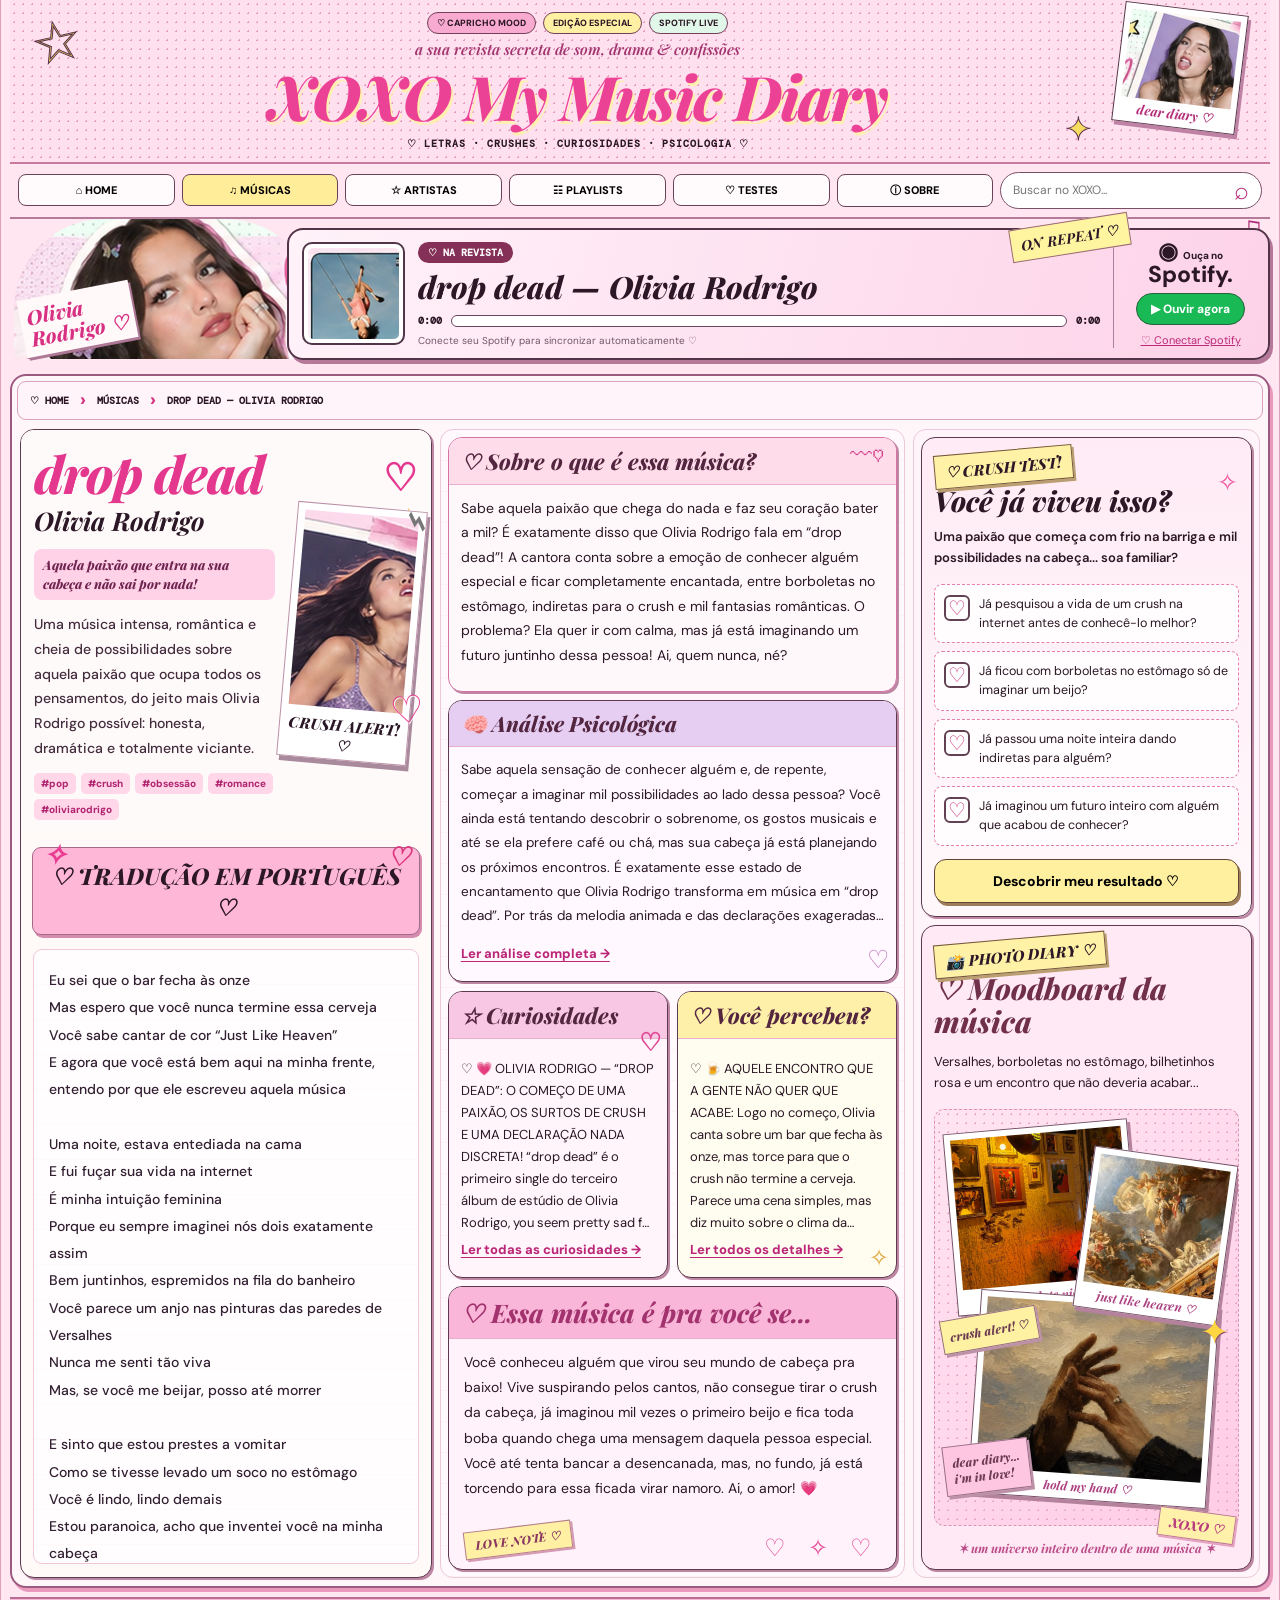
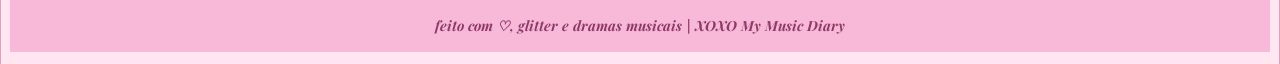
==== commit 5f5d5c95: "Update index.html" ====
--- a/index.html
+++ b/index.html
@@ -5,23 +5,25 @@
   <meta charset="utf-8">
   <meta name="viewport" content="width=device-width, initial-scale=1">
   <meta name="theme-color" content="#ffd5e8">
-  <meta name="description" content="XOXO My Music Diary, sua revista musical de letras, crushes, curiosidades e psicologia.">
+
   <title>XOXO My Music Diary ♡</title>
 
   <link rel="preconnect" href="https://fonts.googleapis.com">
   <link rel="preconnect" href="https://fonts.gstatic.com" crossorigin>
+
   <link href="https://fonts.googleapis.com/css2?family=DM+Mono:wght@400;500&family=DM+Sans:wght@400;500;600;700;800&family=Playfair+Display:ital,wght@0,500;0,700;0,800;1,600;1,700;1,800&display=swap" rel="stylesheet">
 
-  <link rel="stylesheet" href="styles.css?v=xoxo-honeybee-moodboard-04">
+  <link rel="stylesheet" href="styles.css?v=xoxo-honeybee-05">
 
   <style>
-    /* =========================================
-       ORGANIZAÇÃO ATUAL DA REVISTA
-       ========================================= */
+    /* =====================================
+       ORGANIZAÇÃO DA REVISTA
+       ===================================== */
 
     .middle-column .editorial-stacks {
       display: grid;
-      grid-template-columns: minmax(0,1fr) minmax(0,1fr);
+      grid-template-columns:
+        minmax(0,1fr) minmax(0,1fr);
       grid-template-areas:
         "psychology psychology"
         "curios percebe";
@@ -42,8 +44,8 @@
     }
 
     .middle-column .editorial-stacks > .article {
+      min-width: 0;
       height: auto;
-      min-width: 0;
       align-self: start;
     }
 
@@ -59,14 +61,14 @@
 
     #articleDescription {
       font: 500 clamp(13px,1.1vw,15px)/1.75
-        "DM Sans", Arial, sans-serif;
+        "DM Sans",Arial,sans-serif;
       color: #432c3d;
       white-space: pre-line;
     }
 
-    /* =========================================
+    /* =====================================
        LOVE LAB
-       ========================================= */
+       ===================================== */
 
     .love-lab {
       flex: 0 0 auto;
@@ -84,7 +86,9 @@
     .love-lab-header {
       position: relative;
       padding: 17px;
-      background: linear-gradient(120deg,#efd6f3,#f8d5e7,#ffe3ef);
+      background: linear-gradient(
+        120deg,#efd6f3,#f8d5e7,#ffe3ef
+      );
       border-bottom: 1px dashed #c68da9;
     }
 
@@ -93,8 +97,8 @@
       position: absolute;
       top: 7px;
       right: 12px;
+      color: #c64a8c;
       font-size: 27px;
-      color: #c64a8c;
     }
 
     .love-lab-tag {
@@ -105,7 +109,6 @@
       border-radius: 4px;
       color: #713a55;
       font: 700 10px "DM Mono",monospace;
-      transform: rotate(-2deg);
     }
 
     .love-lab-brand {
@@ -123,13 +126,15 @@
     .love-lab-preview h3 {
       margin: 0 0 13px;
       color: #802b59;
-      font: 800 clamp(18px,2vw,23px)/1.4 "DM Sans",Arial,sans-serif;
+      font: 800 clamp(18px,2vw,23px)/1.4
+        "DM Sans",Arial,sans-serif;
     }
 
     .love-lab-preview p {
       margin: 0 0 14px;
       color: #513347;
-      font: 600 14px/1.8 "DM Sans",Arial,sans-serif;
+      font: 600 14px/1.8
+        "DM Sans",Arial,sans-serif;
     }
 
     .love-lab-read {
@@ -137,13 +142,14 @@
       background: transparent;
       padding: 9px 0;
       color: #b52a79;
+      font: 800 13px "DM Sans",Arial,sans-serif;
       text-decoration: underline;
-      text-underline-offset: 4px;
-      font: 800 13px "DM Sans",Arial,sans-serif;
       cursor: pointer;
     }
 
-    /* JANELA DO LOVE LAB */
+    /* =====================================
+       JANELINHA DO LOVE LAB
+       ===================================== */
 
     .love-lab-modal {
       padding: 13px 5px 18px;
@@ -154,7 +160,9 @@
       text-align: center;
       border: 1px solid #d7a4c4;
       border-radius: 15px;
-      background: linear-gradient(130deg,#efd6f3,#f7d6e8,#ffe8f2);
+      background: linear-gradient(
+        130deg,#efd6f3,#f7d6e8,#ffe8f2
+      );
     }
 
     .love-lab-modal-tag {
@@ -221,7 +229,8 @@
 
     .modal-inner .love-lab-message p {
       color: #542c44;
-      font: 600 16px/1.85 "DM Sans",Arial,sans-serif;
+      font: 600 16px/1.85
+        "DM Sans",Arial,sans-serif;
     }
 
     .love-lab-source {
@@ -242,34 +251,43 @@
       line-height: 1.8;
     }
 
-    /* =========================================
-       MOODBOARD EXCLUSIVO DE HONEYBEE
-       QUATRO POLAROIDS
-       ========================================= */
+    /* =====================================
+       MOODBOARD DE HONEYBEE
+       QUATRO FOTOS DIFERENTES
+       ===================================== */
 
     #moodCollage.honeybee-collage {
       position: relative;
       isolation: isolate;
       min-height: 510px;
       max-height: none;
+      overflow: hidden;
+
       background:
         radial-gradient(#d8ad72 1px,transparent 1px),
-        linear-gradient(145deg,#fff4d7,#f7d9b3 55%,#f5d5e4);
+        linear-gradient(
+          145deg,#fff4d7,#f7d9b3 55%,#f5d5e4
+        );
+
       background-size: 11px 11px,auto;
+
       border: 1.5px dashed #b78b69;
-      overflow: hidden;
     }
 
     #moodCollage.honeybee-collage .mood-shot {
       position: absolute;
+      margin: 0;
       padding: 6px 6px 23px;
+
       background: #fffaf2;
       border: 1px solid #8d6558;
-      box-shadow: 4px 5px 0 rgba(101,55,45,.24);
-      margin: 0;
+
+      box-shadow:
+        4px 5px 0 rgba(101,55,45,.24);
     }
 
     #moodCollage.honeybee-collage .mood-shot img {
+      display: block;
       width: 100%;
       height: 100%;
       object-fit: cover;
@@ -277,11 +295,12 @@
 
     #moodCollage.honeybee-collage .mood-shot figcaption {
       color: #9c5b64;
-      font: italic 700 12px "Playfair Display",Georgia,serif;
+      font: italic 700 12px
+        "Playfair Display",Georgia,serif;
       text-align: center;
     }
 
-    /* FOTO 1: CASAL SOB O POSTE */
+    /* PRIMEIRA FOTO: ENCONTRO */
 
     #moodCollage.honeybee-collage .shot-one {
       width: 75%;
@@ -294,7 +313,7 @@
       z-index: 2;
     }
 
-    /* FOTO 2: CARTAS */
+    /* SEGUNDA FOTO: CARTAS */
 
     #moodCollage.honeybee-collage .shot-two {
       width: 60%;
@@ -307,20 +326,20 @@
       z-index: 3;
     }
 
-    /* FOTO 3: TOQUE E LUZ */
+    /* TERCEIRA FOTO: TOQUE */
 
     #moodCollage.honeybee-collage .shot-three {
       width: 56%;
       height: 35%;
+      top: 54%;
       left: 4%;
-      top: 54%;
       right: auto;
       bottom: auto;
       transform: rotate(-7deg);
       z-index: 4;
     }
 
-    /* FOTO 4: ABELHINHA */
+    /* QUARTA FOTO: ABELHINHA */
 
     #moodCollage.honeybee-collage .shot-four {
       width: 47%;
@@ -359,8 +378,6 @@
       z-index: 8;
     }
 
-    /* DETALHES DOURADOS DA EDIÇÃO */
-
     .moodboard-card:has(.honeybee-collage) {
       background: #fff2df;
     }
@@ -373,6 +390,34 @@
       content: "honeybee ♡";
       background: #ffe7a0;
       color: #906038;
+    }
+
+    /*
+      Se a foto da abelha não existir,
+      mostramos um aviso, NÃO outra foto.
+    */
+
+    .honeybee-photo-error {
+      width: 100%;
+      height: 100%;
+      display: flex;
+      flex-direction: column;
+      justify-content: center;
+      align-items: center;
+      gap: 8px;
+      padding: 8px;
+      text-align: center;
+      background: #ffe9b8;
+      color: #8a5632;
+    }
+
+    .honeybee-photo-error span {
+      font-size: 33px;
+    }
+
+    .honeybee-photo-error small {
+      font: 700 11px/1.5
+        "DM Sans",Arial,sans-serif;
     }
 
     @media (max-width: 700px) {
@@ -392,10 +437,6 @@
           "percebe";
       }
 
-      .love-lab-preview {
-        padding: 16px 14px;
-      }
-
       #moodCollage.honeybee-collage {
         height: 540px;
         min-height: 540px;
@@ -411,10 +452,12 @@
   <!-- CABEÇALHO -->
 
   <header class="masthead">
+
     <span class="masthead-star star-left">☆</span>
     <span class="masthead-star star-right">✦</span>
 
     <div class="brand-center">
+
       <div class="top-labels">
         <span class="pill pink">♡ CAPRICHO MOOD</span>
         <span class="pill yellow">EDIÇÃO ESPECIAL</span>
@@ -430,23 +473,43 @@
       <p class="subbrand">
         ♡ LETRAS · CRUSHES · CURIOSIDADES · PSICOLOGIA ♡
       </p>
+
     </div>
 
     <div class="top-polaroid">
       <img src="assets/olivia-top.webp" alt="Olivia Rodrigo">
       <span>dear diary ♡</span>
     </div>
+
   </header>
 
   <!-- MENU -->
 
   <nav class="nav">
-    <button class="nav-btn" data-view="home">⌂ HOME</button>
-    <button class="nav-btn active" data-view="music">♫ MÚSICAS</button>
-    <button class="nav-btn" data-view="artists">☆ ARTISTAS</button>
-    <button class="nav-btn" data-view="playlists">☷ PLAYLISTS</button>
-    <button class="nav-btn" data-view="tests">♡ TESTES</button>
-    <button class="nav-btn" data-view="about">ⓘ SOBRE</button>
+
+    <button class="nav-btn" data-view="home">
+      ⌂ HOME
+    </button>
+
+    <button class="nav-btn active" data-view="music">
+      ♫ MÚSICAS
+    </button>
+
+    <button class="nav-btn" data-view="artists">
+      ☆ ARTISTAS
+    </button>
+
+    <button class="nav-btn" data-view="playlists">
+      ☷ PLAYLISTS
+    </button>
+
+    <button class="nav-btn" data-view="tests">
+      ♡ TESTES
+    </button>
+
+    <button class="nav-btn" data-view="about">
+      ⓘ SOBRE
+    </button>
 
     <div class="search-box">
       <input
@@ -454,14 +517,24 @@
         placeholder="Buscar no XOXO..."
         aria-label="Buscar músicas"
       >
-      <button id="searchGo" type="button" aria-label="Buscar">⌕</button>
+
+      <button
+        id="searchGo"
+        type="button"
+        aria-label="Buscar"
+      >
+        ⌕
+      </button>
     </div>
+
   </nav>
 
-  <!-- PLAYER DO SPOTIFY -->
+  <!-- PLAYER -->
 
   <section class="now">
+
     <div class="hero-person">
+
       <img
         id="heroPortrait"
         src="assets/olivia-hero.webp"
@@ -471,38 +544,51 @@
       <div class="torn-label" id="heroArtist">
         OLIVIA<br>RODRIGO ♡
       </div>
+
     </div>
 
     <div class="player">
+
       <div class="cover-wrap">
+
         <img
           id="albumCover"
           src="assets/album-drop-dead.webp"
           alt="Capa da música"
         >
+
       </div>
 
       <div class="player-info">
+
         <span class="playing" id="playingStatus">
           ♡ NA REVISTA
         </span>
 
-        <h2 id="playerTitle">drop dead - Olivia Rodrigo</h2>
+        <h2 id="playerTitle">
+          drop dead - Olivia Rodrigo
+        </h2>
 
         <div class="seek">
+
           <span id="elapsed">0:00</span>
+
           <div class="progress">
             <div id="progressFill"></div>
           </div>
+
           <span id="duration">0:00</span>
+
         </div>
 
         <p id="syncNote">
           Sua trilha sonora virou matéria de revista ♡
         </p>
+
       </div>
 
       <div class="spotify-panel">
+
         <strong>
           ◉ <small>Ouça no</small><br>Spotify.
         </strong>
@@ -524,37 +610,61 @@
         >
           ♡ Conectar Spotify
         </button>
+
       </div>
+
     </div>
 
-    <span class="repeat-sticker">ON REPEAT ♡</span>
-    <span class="player-doodle">♫</span>
+    <span class="repeat-sticker">
+      ON REPEAT ♡
+    </span>
+
+    <span class="player-doodle">
+      ♫
+    </span>
+
   </section>
 
-  <!-- REVISTA -->
+  <!-- CONTEÚDO -->
 
   <main id="content">
+
     <section class="feature-grid">
 
       <div class="breadcrumb">
+
         <span>♡ HOME</span>
+
         <span class="crumb-separator">›</span>
+
         <span>MÚSICAS</span>
+
         <span class="crumb-separator">›</span>
-        <span id="crumbTitle">DROP DEAD - OLIVIA RODRIGO</span>
+
+        <span id="crumbTitle">
+          DROP DEAD - OLIVIA RODRIGO
+        </span>
+
       </div>
 
-      <!-- COLUNA 1: MATÉRIA E TRADUÇÃO -->
+      <!-- COLUNA 1 -->
 
       <article class="article main-article">
+
         <div class="article-intro">
 
           <span class="intro-heart">♡</span>
           <span class="intro-star">✦</span>
 
           <div class="text-intro">
-            <h2 id="articleTitle">drop dead</h2>
-            <h3 id="articleArtist">Olivia Rodrigo</h3>
+
+            <h2 id="articleTitle">
+              drop dead
+            </h2>
+
+            <h3 id="articleArtist">
+              Olivia Rodrigo
+            </h3>
 
             <div class="intro-highlight">
               Aquela paixão que entra na sua cabeça
@@ -570,9 +680,11 @@
               <span>#romance</span>
               <span>#oliviarodrigo</span>
             </div>
+
           </div>
 
           <div class="crush-polaroid">
+
             <span class="polaroid-clip">⌁</span>
 
             <img
@@ -582,7 +694,9 @@
             >
 
             <span>CRUSH ALERT! ♡</span>
+
           </div>
+
         </div>
 
         <div class="translation-heading">
@@ -590,22 +704,29 @@
         </div>
 
         <div class="lyrics" id="lyricsText"></div>
+
       </article>
 
-      <!-- COLUNA 2: MATÉRIAS -->
+      <!-- COLUNA 2 -->
 
       <div class="middle-column">
 
         <article class="article compact about-song">
+
           <h3>♡ Sobre o que é essa música?</h3>
+
           <p id="aboutText"></p>
+
           <span class="card-doodle">〰♡</span>
+
         </article>
 
         <div class="editorial-stacks">
 
           <article class="article compact psychology">
+
             <h3>🧠 Análise Psicológica</h3>
+
             <p id="psyPreview"></p>
 
             <button
@@ -615,10 +736,13 @@
             >
               Ler análise completa →
             </button>
+
           </article>
 
           <article class="article compact curios">
+
             <h3>☆ Curiosidades</h3>
+
             <div id="curiosityPreview"></div>
 
             <button
@@ -628,10 +752,13 @@
             >
               Ler todas as curiosidades →
             </button>
+
           </article>
 
           <article class="article compact percebe">
+
             <h3>♡ Você percebeu?</h3>
+
             <div id="percebePreview"></div>
 
             <button
@@ -641,20 +768,27 @@
             >
               Ler todos os detalhes →
             </button>
+
           </article>
+
         </div>
 
         <div id="vibes" hidden aria-hidden="true"></div>
 
         <article class="article compact foryou">
+
           <h3>♡ Essa música é pra você se...</h3>
+
           <div id="forYou"></div>
+
         </article>
 
         <!-- LOVE LAB -->
 
         <article class="love-lab" id="loveLab" hidden>
+
           <div class="love-lab-header">
+
             <span class="love-lab-tag">
               EDIÇÃO #01 | OS MISTÉRIOS DA PAIXÃO
             </span>
@@ -662,9 +796,11 @@
             <h2 class="love-lab-brand">
               ♡ LOVE LAB: Experimentos do coração
             </h2>
+
           </div>
 
           <div class="love-lab-preview">
+
             <h3>
               💘 Por que a gente não consegue
               tirar o crush da cabeça?
@@ -686,17 +822,23 @@
             >
               Ler matéria completa →
             </button>
+
           </div>
+
         </article>
 
       </div>
 
-      <!-- COLUNA 3: TESTE E MOODBOARD -->
+      <!-- COLUNA 3 -->
 
       <aside class="right-column">
 
         <article class="article side-card lived-card">
-          <span class="sticky-tag">♡ CRUSH TEST!</span>
+
+          <span class="sticky-tag">
+            ♡ CRUSH TEST!
+          </span>
+
           <span class="quiz-icon">✧</span>
 
           <h3>Você já viveu isso?</h3>
@@ -724,10 +866,16 @@
             id="livedOutcome"
             aria-live="polite"
           ></div>
+
         </article>
 
+        <!-- MOODBOARD -->
+
         <article class="article side-card moodboard-card">
-          <span class="sticky-tag">📸 PHOTO DIARY ♡</span>
+
+          <span class="sticky-tag">
+            📸 PHOTO DIARY ♡
+          </span>
 
           <h3>♡ Moodboard da música</h3>
 
@@ -742,31 +890,43 @@
           <div class="mood-collage" id="moodCollage">
 
             <figure class="mood-shot shot-one">
+
               <img
                 src="assets/mood-bar.webp"
                 alt="Primeira foto do moodboard"
               >
-              <figcaption>11 PM · date night ♡</figcaption>
+
+              <figcaption>
+                11 PM · date night ♡
+              </figcaption>
+
             </figure>
 
             <figure class="mood-shot shot-two">
+
               <img
                 src="assets/mood-versailles.webp"
                 alt="Segunda foto do moodboard"
               >
-              <figcaption>just like heaven ♡</figcaption>
+
+              <figcaption>
+                just like heaven ♡
+              </figcaption>
+
             </figure>
 
             <figure class="mood-shot shot-three">
+
               <img
                 src="assets/mood-hands.webp"
                 alt="Terceira foto do moodboard"
               >
-              <figcaption>hold my hand ♡</figcaption>
+
+              <figcaption>
+                hold my hand ♡
+              </figcaption>
+
             </figure>
-
-            <!-- A QUARTA FOTO SERÁ CRIADA
-                 APENAS QUANDO HONEYBEE ESTIVER ABERTA -->
 
             <div class="mood-note note-one">
               crush alert! ♡
@@ -777,15 +937,20 @@
             </div>
 
             <span class="collage-star">✦</span>
+
           </div>
 
           <p class="mood-footer">
-            ✶ um universo inteiro dentro de uma música ✶
+            ✶ um universo inteiro dentro
+            de uma música ✶
           </p>
+
         </article>
 
       </aside>
+
     </section>
+
   </main>
 
   <footer>
@@ -795,7 +960,7 @@
 
 </div>
 
-<!-- JANELAS DO SITE -->
+<!-- JANELA DA REVISTA -->
 
 <div
   class="modal hidden"
@@ -804,7 +969,9 @@
   aria-modal="true"
   aria-label="Detalhes"
 >
+
   <div class="modal-inner">
+
     <button
       class="close-modal"
       id="closeModal"
@@ -813,15 +980,21 @@
     >
       ✕
     </button>
+
     <div id="modalBody"></div>
+
   </div>
+
 </div>
 
-<!-- LOVE LAB ORIGINAL DE STUPID SONG -->
+<!-- LOVE LAB DE STUPID SONG -->
 
 <template id="loveLabFullArticle">
+
   <article class="love-lab-modal">
+
     <div class="love-lab-modal-header">
+
       <span class="love-lab-modal-tag">
         EDIÇÃO #01 | OS MISTÉRIOS DA PAIXÃO
       </span>
@@ -829,9 +1002,11 @@
       <h2 class="love-lab-modal-title">
         ♡ LOVE LAB: Experimentos do coração
       </h2>
+
     </div>
 
     <div class="love-lab-modal-paper">
+
       <h3>
         💘 Por que a gente não consegue tirar
         o crush da cabeça?
@@ -845,22 +1020,24 @@
       </p>
 
       <p>
-        Em <em>stupid song</em>, Olivia Rodrigo conta
-        que passa as madrugadas sonhando com alguém
-        e sente uma paixão tão intensa que parece
-        estar perdendo o controle dos próprios pensamentos.
-        E, acredite, a ciência já investigou algo
-        muito parecido!
+        Em <em>stupid song</em>, Olivia Rodrigo
+        conta que passa as madrugadas sonhando
+        com alguém e sente uma paixão tão intensa
+        que parece estar perdendo o controle
+        dos próprios pensamentos.
+        E, acredite, a ciência já investigou
+        algo muito parecido!
       </p>
 
       <p>
-        Em 2005, pesquisadores liderados por Arthur Aron
-        e Helen Fisher analisaram o cérebro de pessoas
-        intensamente apaixonadas. Ao observarem
-        fotografias de quem amavam, os participantes
-        apresentaram atividade em regiões relacionadas
-        à motivação e à recompensa, incluindo áreas
-        associadas à dopamina.
+        Em 2005, pesquisadores liderados por
+        Arthur Aron e Helen Fisher analisaram
+        o cérebro de pessoas intensamente
+        apaixonadas. Ao observarem fotografias
+        de quem amavam, os participantes
+        apresentaram atividade em regiões
+        relacionadas à motivação e à recompensa,
+        incluindo áreas associadas à dopamina.
       </p>
 
       <p>
@@ -868,55 +1045,75 @@
         apaixonada pode concentrar tanta atenção
         em alguém. O cérebro passa a atribuir
         um valor especial àquela pessoa, e até
-        pequenas interações podem ganhar uma
-        importância enorme.
+        pequenas interações podem ganhar
+        uma importância enorme.
       </p>
 
       <p>
-        E sabe aquela sensação de ficar imaginando
-        conversas, encontros e situações que nem
-        aconteceram? Os pensamentos recorrentes
-        sobre a pessoa amada também são características
-        estudadas nas fases iniciais da paixão.
+        E sabe aquela sensação de ficar
+        imaginando conversas, encontros e situações
+        que nem aconteceram? Os pensamentos
+        recorrentes sobre a pessoa amada
+        também são características estudadas
+        nas fases iniciais da paixão.
       </p>
 
       <div class="love-lab-message">
+
         <h4>💌 O RECADO DO LOVE LAB:</h4>
+
         <p>
-          Sentir borboletas no estômago é uma delícia,
-          mas intensidade não é sinônimo de reciprocidade!
-          Seu cérebro pode estar completamente encantado
-          por alguém antes mesmo de você descobrir
-          se o sentimento é correspondido.
+          Sentir borboletas no estômago é uma
+          delícia, mas intensidade não é sinônimo
+          de reciprocidade! Seu cérebro pode estar
+          completamente encantado por alguém
+          antes mesmo de você descobrir se
+          o sentimento é correspondido.
         </p>
+
       </div>
 
       <div class="love-lab-source">
-        <strong>🔬 CIÊNCIA POR TRÁS DO CRUSH:</strong>
+
+        <strong>
+          🔬 CIÊNCIA POR TRÁS DO CRUSH:
+        </strong>
+
         <p>
           Aron e colaboradores (2005).
           <em>
             Reward, Motivation, and Emotion Systems
-            Associated With Early-Stage Intense Romantic Love.
+            Associated With Early-Stage Intense
+            Romantic Love.
           </em>
         </p>
+
       </div>
+
     </div>
+
   </article>
+
 </template>
 
-<!-- SPOTIFY ORIGINAL E MÚSICAS -->
+<!-- NÃO ALTERAR O SPOTIFY -->
 
 <script src="app.js" defer></script>
+
+<!-- DADOS DA MÚSICA HONEYBEE -->
+
 <script src="honeybee.js" defer></script>
 
-<!-- AJUSTES EDITORIAIS E FOTOS -->
+<!-- CONTROLE DO MOODBOARD E DAS MATÉRIAS -->
 
 <script>
 document.addEventListener("DOMContentLoaded", () => {
 
-  const title = document.querySelector("#articleTitle");
-  const artist = document.querySelector("#articleArtist");
+  const title =
+    document.querySelector("#articleTitle");
+
+  const artist =
+    document.querySelector("#articleArtist");
 
   const description =
     document.querySelector("#articleDescription");
@@ -924,7 +1121,7 @@
   const aboutText =
     document.querySelector("#aboutText");
 
-  const loveLab =
+  const lab =
     document.querySelector("#loveLab");
 
   const labButton =
@@ -933,13 +1130,23 @@
   const labTemplate =
     document.querySelector("#loveLabFullArticle");
 
-  const modalElement =
+  const modal =
     document.querySelector("#modal");
 
   const modalBody =
     document.querySelector("#modalBody");
 
+  const collage =
+    document.querySelector("#moodCollage");
+
+  const moodDescription =
+    document.querySelector("#moodDescription");
+
   if (!title || !artist) return;
+
+  /* ========================================
+     TEXTOS EDITORIAIS
+     ======================================== */
 
   const aboutDropDead =
     "Sabe aquela paixão que chega do nada e faz seu coração bater a mil? É exatamente disso que Olivia Rodrigo fala em “drop dead”! A cantora conta sobre a emoção de conhecer alguém especial e ficar completamente encantada, entre borboletas no estômago, indiretas para o crush e mil fantasias românticas. O problema? Ela quer ir com calma, mas já está imaginando um futuro juntinho dessa pessoa! Ai, quem nunca, né?";
@@ -950,59 +1157,274 @@
   const stupidCover =
     "assets/stupid-song-cover.png";
 
-  const moodboard = document.querySelector("#moodCollage");
-  const moodDescription = document.querySelector("#moodDescription");
-
-  const honeybeeImages = [
+  /* ========================================
+     QUATRO IMAGENS DE HONEYBEE
+     ======================================== */
+
+  const honeybeePhotos = [
     {
-      src: "assets/honeybee-encontro.jpg",
-      caption: "after dark ♡"
+      file: "assets/honeybee-encontro.jpg",
+      caption: "sweet love ♡"
     },
     {
-      src: "assets/honeybee-cartas.jpg",
+      file: "assets/honeybee-cartas.jpg",
       caption: "love letters ♡"
     },
     {
-      src: "assets/honeybee-toque.jpg",
+      file: "assets/honeybee-toque.jpg",
       caption: "you are here ♡"
     },
     {
-      src: "assets/honeybee-abelha.jpg",
+      file: "assets/honeybee-abelha.jpg",
       caption: "my honeybee ♡"
     }
   ];
 
-  const originalCaptions = moodboard
-    ? Array.from(
-        moodboard.querySelectorAll(".mood-shot figcaption"),
-        el => el.textContent
-      )
-    : [];
+  /*
+    A foto da abelhinha é a QUARTA.
+
+    Não existe mais nenhuma instrução
+    para substituí-la pela foto do toque.
+  */
+
+  const originalCollageHTML =
+    collage ? collage.innerHTML : "";
+
+  const originalMoodText =
+    moodDescription
+      ? moodDescription.textContent
+      : "";
+
+  let honeybeeMounted = false;
 
   function songName() {
-    return title.textContent.trim().toLowerCase();
+    return title.textContent
+      .trim()
+      .toLowerCase();
   }
 
-  function singerName() {
-    return artist.textContent.trim().toLowerCase();
+  function artistName() {
+    return artist.textContent
+      .trim()
+      .toLowerCase();
   }
 
   function isSong(name) {
-    return songName() === name &&
-      singerName().includes("olivia rodrigo");
+    return (
+      songName() === name &&
+      artistName().includes("olivia rodrigo")
+    );
   }
 
-  function setImage(img, src) {
-    if (img && img.getAttribute("src") !== src) {
-      img.setAttribute("src", src);
+  function setImage(img, file) {
+    if (!img) return;
+
+    if (img.getAttribute("src") !== file) {
+      img.setAttribute("src", file);
     }
   }
 
+  /* ========================================
+     CRIA UMA POLAROID
+     ======================================== */
+
+  function createPolaroid(photo, number) {
+
+    const figure =
+      document.createElement("figure");
+
+    figure.className =
+      "mood-shot shot-" +
+      ["one", "two", "three", "four"][number];
+
+    const img =
+      document.createElement("img");
+
+    img.alt =
+      "Moodboard honeybee: " + photo.caption;
+
+    img.src = photo.file;
+
+    img.loading = "lazy";
+
+    /*
+      CORREÇÃO PRINCIPAL:
+
+      Se a imagem não existir, aparece
+      um aviso no lugar dela.
+
+      Nunca repete a foto do toque.
+    */
+
+    img.addEventListener("error", () => {
+
+      if (!figure.contains(img)) return;
+
+      const warning =
+        document.createElement("div");
+
+      warning.className =
+        "honeybee-photo-error";
+
+      const emoji =
+        document.createElement("span");
+
+      emoji.textContent =
+        number === 3 ? "🐝" : "♡";
+
+      const message =
+        document.createElement("small");
+
+      message.textContent =
+        "Confira a foto " +
+        photo.file.split("/").pop() +
+        " na pasta assets.";
+
+      warning.append(emoji, message);
+
+      img.replaceWith(warning);
+
+    }, { once: true });
+
+    const caption =
+      document.createElement("figcaption");
+
+    caption.textContent =
+      photo.caption;
+
+    figure.append(img, caption);
+
+    return figure;
+  }
+
+  /* ========================================
+     MONTA O MOODBOARD DE HONEYBEE
+     ======================================== */
+
+  function showHoneybeeMoodboard() {
+
+    if (!collage) return;
+
+    /*
+      Não monta várias vezes.
+      Isso evita polaroids duplicadas.
+    */
+
+    if (honeybeeMounted) return;
+
+    honeybeeMounted = true;
+
+    collage.classList.add(
+      "honeybee-collage"
+    );
+
+    /*
+      Preserva os adesivos originais.
+    */
+
+    const notes =
+      collage.querySelectorAll(".mood-note");
+
+    const firstNote =
+      notes[0] ? notes[0] : null;
+
+    const secondNote =
+      notes[1] ? notes[1] : null;
+
+    const star =
+      collage.querySelector(".collage-star");
+
+    /*
+      Remove somente as polaroids antigas.
+    */
+
+    collage.querySelectorAll(
+      ".mood-shot"
+    ).forEach(photo => photo.remove());
+
+    /*
+      Insere as quatro fotografias
+      na ordem certa.
+    */
+
+    honeybeePhotos.forEach((photo, index) => {
+
+      const figure =
+        createPolaroid(photo, index);
+
+      collage.appendChild(figure);
+
+    });
+
+    if (firstNote) {
+      firstNote.textContent =
+        "sweet love ♡";
+    }
+
+    if (secondNote) {
+      secondNote.textContent =
+        "dear diary... ♡";
+    }
+
+    if (star) {
+      star.textContent = "✦";
+    }
+
+    if (moodDescription) {
+      moodDescription.textContent =
+        "Um amor doce e acolhedor: encontros à noite, cartas apaixonadas, carinho e uma abelhinha dourada. 🐝💛";
+    }
+  }
+
+  /* ========================================
+     RESTAURA O MOODBOARD DAS OUTRAS MÚSICAS
+     ======================================== */
+
+  function restoreMoodboard() {
+
+    if (!collage || !honeybeeMounted) {
+      return;
+    }
+
+    honeybeeMounted = false;
+
+    collage.classList.remove(
+      "honeybee-collage"
+    );
+
+    collage.innerHTML =
+      originalCollageHTML;
+
+    if (moodDescription) {
+      moodDescription.textContent =
+        originalMoodText;
+    }
+
+    /*
+      Pede ao app.js para atualizar
+      as fotos próprias da música,
+      se essa função estiver disponível.
+    */
+
+    if (typeof renderMoodboard === "function") {
+      renderMoodboard();
+    }
+  }
+
+  /* ========================================
+     OUTRAS EDIÇÕES
+     ======================================== */
+
   function updateEditorial() {
 
-    const drop = isSong("drop dead");
-    const stupid = isSong("stupid song");
-    const honeybee = isSong("honeybee");
+    const drop =
+      isSong("drop dead");
+
+    const stupid =
+      isSong("stupid song");
+
+    const honeybee =
+      isSong("honeybee");
 
     if (
       drop &&
@@ -1020,9 +1442,14 @@
       description.textContent = introStupid;
     }
 
-    if (loveLab && !honeybee) {
-      loveLab.hidden = !stupid;
-    }
+    if (lab && !honeybee) {
+      lab.hidden = !stupid;
+    }
+
+    /*
+      A capa específica de stupid song
+      continua como antes.
+    */
 
     if (stupid) {
       [
@@ -1030,176 +1457,78 @@
         "#heroPortrait",
         "#photoArtist"
       ].forEach(selector => {
-        setImage(document.querySelector(selector), stupidCover);
+
+        const img =
+          document.querySelector(selector);
+
+        setImage(img, stupidCover);
+
       });
     }
+
+    if (honeybee) {
+      showHoneybeeMoodboard();
+    } else {
+      restoreMoodboard();
+    }
   }
 
-  /*
-    MOODBOARD DE QUATRO FOTOS.
-
-    As outras músicas continuam com
-    três fotos e seus próprios arquivos.
-  */
-
-  let moodboardIsHoneybee = false;
-
-  function updateHoneybeeMoodboard() {
-    if (!moodboard) return;
-
-    const honeybee = isSong("honeybee");
-
-    if (honeybee) {
-
-      if (!moodboardIsHoneybee) {
-        moodboard.classList.add("honeybee-collage");
-
-        const notes =
-          moodboard.querySelectorAll(".mood-note");
-
-        if (notes[0]) notes[0].textContent = "sweet love ♡";
-        if (notes[1]) notes[1].textContent = "dear diary... ♡";
-
-        if (moodDescription) {
-          moodDescription.textContent =
-            "Encontros à noite, cartas de amor, gestos de carinho e uma abelhinha dourada. Um amor tão doce que dá vontade de guardar para sempre. 🐝💛";
-        }
-
-        const photos =
-          moodboard.querySelectorAll(".mood-shot");
-
-        if (photos.length === 3) {
-          const fourth = document.createElement("figure");
-          fourth.className = "mood-shot shot-four";
-
-          const image = document.createElement("img");
-          image.alt = "Abelhinha dourada de honeybee";
-          image.src = honeybeeImages[3].src;
-
-          /*
-            Se a imagem da abelha ainda não
-            estiver no GitHub, mostra a
-            imagem do toque provisoriamente.
-          */
-          image.addEventListener("error", () => {
-            if (!image.src.endsWith("honeybee-toque.jpg")) {
-              image.src = "assets/honeybee-toque.jpg";
-            }
-          });
-
-          const caption = document.createElement("figcaption");
-          caption.textContent = honeybeeImages[3].caption;
-
-          fourth.append(image, caption);
-          moodboard.appendChild(fourth);
-        }
-
-        moodboardIsHoneybee = true;
+  /* ========================================
+     ABRE O LOVE LAB
+     ======================================== */
+
+  if (
+    labButton &&
+    labTemplate &&
+    modal &&
+    modalBody
+  ) {
+
+    labButton.addEventListener("click", () => {
+
+      modalBody.innerHTML =
+        labTemplate.innerHTML;
+
+      modal.classList.remove("hidden");
+
+      document.body.style.overflow =
+        "hidden";
+
+      const scroll =
+        modal.querySelector(".modal-inner");
+
+      if (scroll) {
+        scroll.scrollTop = 0;
       }
 
-      const photos = moodboard.querySelectorAll(".mood-shot");
-
-      photos.forEach((figure, index) => {
-        const config = honeybeeImages[index];
-        if (!config) return;
-
-        const img = figure.querySelector("img");
-        const caption = figure.querySelector("figcaption");
-
-        /*
-          A quarta imagem possui um fallback
-          próprio para arquivo ainda ausente.
-        */
-        if (index < 3) {
-          setImage(img, config.src);
-        }
-
-        if (caption && caption.textContent !== config.caption) {
-          caption.textContent = config.caption;
-        }
-      });
-
-    } else if (moodboardIsHoneybee) {
-
-      moodboard.classList.remove("honeybee-collage");
-
-      const fourth = moodboard.querySelector(".shot-four");
-      if (fourth) fourth.remove();
-
-      const notes = moodboard.querySelectorAll(".mood-note");
-
-      if (notes[0]) {
-        notes[0].textContent = "crush alert! ♡";
-      }
-
-      if (notes[1]) {
-        notes[1].innerHTML = "dear diary...<br>i'm in love!";
-      }
-
-      const photos = moodboard.querySelectorAll(".mood-shot");
-
-      photos.forEach((figure, index) => {
-        const caption = figure.querySelector("figcaption");
-        if (caption && originalCaptions[index]) {
-          caption.textContent = originalCaptions[index];
-        }
-      });
-
-      moodboardIsHoneybee = false;
-
-      /*
-        O app.js já controla as fotos
-        das outras músicas. Pedimos
-        uma atualização após remover
-        a quarta polaroid.
-      */
-
-      if (typeof renderMoodboard === "function") {
-        renderMoodboard();
-      }
-    }
+      const close =
+        document.querySelector("#closeModal");
+
+      if (close) close.focus();
+
+    });
   }
 
-  function updateAll() {
-    updateEditorial();
-    updateHoneybeeMoodboard();
-  }
-
-  /*
-    ACOMPANHA MUDANÇAS DE MÚSICA
-  */
-
-  const songObserver = new MutationObserver(updateAll);
+  /* ========================================
+     OBSERVA AS TROCAS DE MÚSICA
+     ======================================== */
+
+  const observer =
+    new MutationObserver(updateEditorial);
 
   [title, artist].forEach(element => {
-    songObserver.observe(element, {
+
+    observer.observe(element, {
       childList: true,
       subtree: true,
       characterData: true
     });
+
   });
 
   /*
-    Quando app.js renderizar novamente
-    as fotos, honeybee mantém as quatro.
-  */
-
-  if (moodboard) {
-    const imagesObserver = new MutationObserver(() => {
-      if (isSong("honeybee")) {
-        updateHoneybeeMoodboard();
-      }
-    });
-
-    imagesObserver.observe(moodboard, {
-      subtree: true,
-      attributes: true,
-      attributeFilter: ["src"]
-    });
-  }
-
-  /*
-    CAPA DE STUPID SONG
+    Se o app.js atualizar a capa de
+    stupid song, mantém o arquivo correto.
   */
 
   const playerImages = [
@@ -1208,40 +1537,28 @@
     document.querySelector("#photoArtist")
   ].filter(Boolean);
 
-  const playerObserver = new MutationObserver(() => {
-    if (isSong("stupid song")) {
-      playerImages.forEach(img => setImage(img, stupidCover));
-    }
-  });
+  const playerObserver =
+    new MutationObserver(() => {
+
+      if (!isSong("stupid song")) return;
+
+      playerImages.forEach(img => {
+        setImage(img, stupidCover);
+      });
+
+    });
 
   playerImages.forEach(img => {
+
     playerObserver.observe(img, {
       attributes: true,
       attributeFilter: ["src"]
     });
+
   });
 
-  /*
-    BOTÃO DO LOVE LAB
-    O honeybee.js substitui o conteúdo
-    do template quando a música muda.
-  */
-
-  if (labButton && labTemplate && modalElement && modalBody) {
-    labButton.addEventListener("click", () => {
-      modalBody.innerHTML = labTemplate.innerHTML;
-      modalElement.classList.remove("hidden");
-      document.body.style.overflow = "hidden";
-
-      const scroll = modalElement.querySelector(".modal-inner");
-      if (scroll) scroll.scrollTop = 0;
-
-      const close = document.querySelector("#closeModal");
-      if (close) close.focus();
-    });
-  }
-
-  updateAll();
+  updateEditorial();
+
 });
 </script>
 
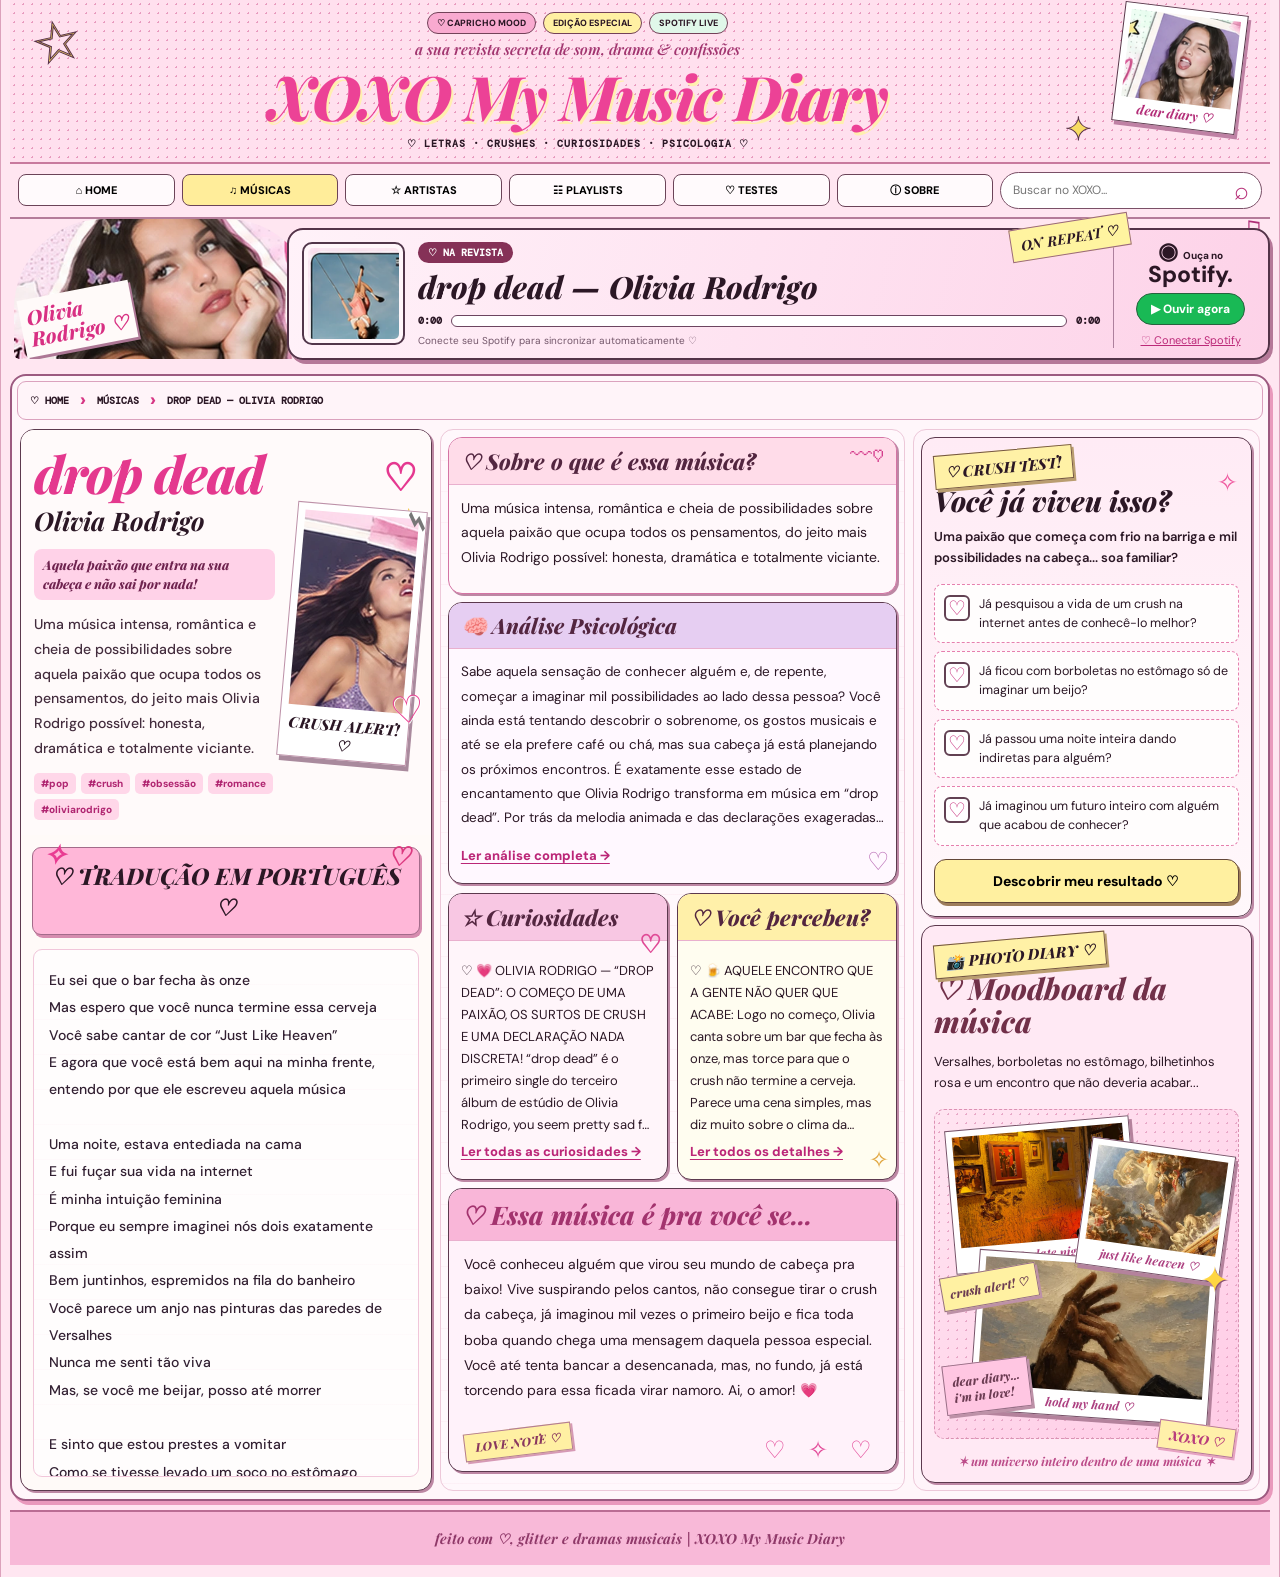
==== commit 95c36aee: "Update index.html" ====
--- a/index.html
+++ b/index.html
@@ -5,25 +5,20 @@
   <meta charset="utf-8">
   <meta name="viewport" content="width=device-width, initial-scale=1">
   <meta name="theme-color" content="#ffd5e8">
-
   <title>XOXO My Music Diary ♡</title>
 
   <link rel="preconnect" href="https://fonts.googleapis.com">
   <link rel="preconnect" href="https://fonts.gstatic.com" crossorigin>
-
-  <link href="https://fonts.googleapis.com/css2?family=DM+Mono:wght@400;500&family=DM+Sans:wght@400;500;600;700;800&family=Playfair+Display:ital,wght@0,500;0,700;0,800;1,600;1,700;1,800&display=swap" rel="stylesheet">
-
-  <link rel="stylesheet" href="styles.css?v=xoxo-honeybee-05">
+  <link href="https://fonts.googleapis.com/css2?family=DM+Mono:wght@400;500;600;700;800&family=DM+Sans:wght@400;500;600;700;800&family=Playfair+Display:ital,wght@0,700;0,800;1,600;1,700;1,800&display=swap" rel="stylesheet">
+
+  <link rel="stylesheet" href="styles.css?v=xoxo-topo-honeybee-06">
 
   <style>
-    /* =====================================
-       ORGANIZAÇÃO DA REVISTA
-       ===================================== */
+    /* ORGANIZAÇÃO DA REVISTA */
 
     .middle-column .editorial-stacks {
       display: grid;
-      grid-template-columns:
-        minmax(0,1fr) minmax(0,1fr);
+      grid-template-columns: repeat(2, minmax(0, 1fr));
       grid-template-areas:
         "psychology psychology"
         "curios percebe";
@@ -44,15 +39,15 @@
     }
 
     .middle-column .editorial-stacks > .article {
+      height: auto;
       min-width: 0;
-      height: auto;
       align-self: start;
     }
 
     .middle-column .psychology #psyPreview {
+      -webkit-line-clamp: 7;
       font-size: 13.5px;
       line-height: 1.8;
-      -webkit-line-clamp: 7;
     }
 
     #vibes {
@@ -60,17 +55,74 @@
     }
 
     #articleDescription {
-      font: 500 clamp(13px,1.1vw,15px)/1.75
-        "DM Sans",Arial,sans-serif;
+      white-space: pre-line;
+      font: 500 clamp(13px, 1.1vw, 15px)/1.75
+        "DM Sans", Arial, sans-serif;
       color: #432c3d;
-      white-space: pre-line;
-    }
-
-    /* =====================================
-       LOVE LAB
-       ===================================== */
+    }
+
+    /* FOTOS DO TOPO */
+
+    .hero-person {
+      overflow: hidden;
+      border-radius: 80px 80px 5px 5px;
+    }
+
+    .hero-person img {
+      display: block;
+      width: 100%;
+      height: 100%;
+      object-fit: cover;
+      object-position: center;
+      image-rendering: auto;
+    }
+
+    .cover-wrap {
+      overflow: hidden;
+      background: #fff6fa;
+    }
+
+    .cover-wrap img {
+      width: 100%;
+      height: 100%;
+      object-fit: cover;
+      object-position: center;
+      image-rendering: auto;
+    }
+
+    .crush-polaroid img {
+      width: 100%;
+      object-fit: cover;
+      object-position: center;
+      image-rendering: auto;
+    }
+
+    /* HONEYBEE: ENQUADRAMENTO DIFERENCIADO */
+
+    body.honeybee-active .hero-person img {
+      object-fit: cover;
+      object-position: center 52%;
+    }
+
+    body.honeybee-active .cover-wrap img {
+      object-fit: cover;
+      object-position: center;
+    }
+
+    body.honeybee-active .crush-polaroid img {
+      object-fit: cover;
+      object-position: center;
+    }
+
+    body.honeybee-active .intro-highlight {
+      background: #ffe4b5;
+      color: #80512a;
+    }
+
+    /* LOVE LAB */
 
     .love-lab {
+      position: relative;
       flex: 0 0 auto;
       background: #fff9fc;
       border: 2px solid #a45a87;
@@ -87,7 +139,7 @@
       position: relative;
       padding: 17px;
       background: linear-gradient(
-        120deg,#efd6f3,#f8d5e7,#ffe3ef
+        120deg, #efd6f3, #f8d5e7, #ffe3ef
       );
       border-bottom: 1px dashed #c68da9;
     }
@@ -95,8 +147,8 @@
     .love-lab-header::after {
       content: "♡";
       position: absolute;
-      top: 7px;
       right: 12px;
+      top: 8px;
       color: #c64a8c;
       font-size: 27px;
     }
@@ -108,14 +160,14 @@
       border: 1px solid #81596a;
       border-radius: 4px;
       color: #713a55;
-      font: 700 10px "DM Mono",monospace;
+      font: 700 10px "DM Mono", monospace;
     }
 
     .love-lab-brand {
       margin: 13px 0 0;
       color: #a42c70;
-      font: italic 800 clamp(23px,2.7vw,32px)/1.2
-        "Playfair Display",Georgia,serif;
+      font: italic 800 clamp(23px, 2.7vw, 32px)/1.2
+        "Playfair Display", Georgia, serif;
     }
 
     .love-lab-preview {
@@ -126,43 +178,38 @@
     .love-lab-preview h3 {
       margin: 0 0 13px;
       color: #802b59;
-      font: 800 clamp(18px,2vw,23px)/1.4
-        "DM Sans",Arial,sans-serif;
+      font: 800 clamp(18px, 2vw, 23px)/1.4
+        "DM Sans", Arial, sans-serif;
     }
 
     .love-lab-preview p {
       margin: 0 0 14px;
       color: #513347;
-      font: 600 14px/1.8
-        "DM Sans",Arial,sans-serif;
+      font: 600 14px/1.8 "DM Sans", Arial, sans-serif;
     }
 
     .love-lab-read {
+      padding: 9px 0;
       border: 0;
       background: transparent;
-      padding: 9px 0;
       color: #b52a79;
-      font: 800 13px "DM Sans",Arial,sans-serif;
+      font: 800 13px "DM Sans", Arial, sans-serif;
       text-decoration: underline;
       cursor: pointer;
     }
 
-    /* =====================================
-       JANELINHA DO LOVE LAB
-       ===================================== */
-
     .love-lab-modal {
       padding: 13px 5px 18px;
     }
 
     .love-lab-modal-header {
+      text-align: center;
       padding: 24px 18px;
-      text-align: center;
+      background: linear-gradient(
+        130deg, #efd6f3, #f7d6e8, #ffe8f2
+      );
       border: 1px solid #d7a4c4;
       border-radius: 15px;
-      background: linear-gradient(
-        130deg,#efd6f3,#f7d6e8,#ffe8f2
-      );
     }
 
     .love-lab-modal-tag {
@@ -172,20 +219,20 @@
       border: 1px solid #9c6c85;
       border-radius: 30px;
       color: #79425e;
-      font: 700 11px "DM Mono",monospace;
+      font: 700 11px "DM Mono", monospace;
     }
 
     .modal-inner .love-lab-modal-title {
       margin: 17px 0 8px;
       color: #a42c70;
-      font: italic 800 clamp(27px,4vw,39px)/1.2
-        "Playfair Display",Georgia,serif;
+      font: italic 800 clamp(27px, 4vw, 39px)/1.2
+        "Playfair Display", Georgia, serif;
     }
 
     .love-lab-modal-paper {
       max-width: 760px;
       margin: 18px auto 0;
-      padding: clamp(19px,4vw,40px);
+      padding: clamp(19px, 4vw, 40px);
       background: #fffaf7;
       border: 1px solid #e1bacb;
       border-radius: 16px;
@@ -193,16 +240,16 @@
 
     .love-lab-modal-paper h3 {
       color: #802b59;
-      font: 800 clamp(22px,3vw,29px)/1.4
-        "DM Sans",Arial,sans-serif;
+      font: 800 clamp(22px, 3vw, 29px)/1.4
+        "DM Sans", Arial, sans-serif;
     }
 
     .modal-inner .love-lab-modal-paper > p {
+      max-width: 65ch;
       margin: 0 auto 23px;
-      max-width: 65ch;
       color: #3e313b;
-      font: 400 clamp(16px,1.8vw,18px)/1.9
-        "DM Sans",Arial,sans-serif;
+      font: 400 clamp(16px, 1.8vw, 18px)/1.9
+        "DM Sans", Arial, sans-serif;
     }
 
     .modal-inner .love-lab-modal-paper > p.love-lab-lead {
@@ -224,13 +271,12 @@
 
     .love-lab-message h4 {
       color: #852b5d;
-      font: 800 15px "DM Sans",Arial,sans-serif;
+      font: 800 15px "DM Sans", Arial, sans-serif;
     }
 
     .modal-inner .love-lab-message p {
       color: #542c44;
-      font: 600 16px/1.85
-        "DM Sans",Arial,sans-serif;
+      font: 600 16px/1.85 "DM Sans", Arial, sans-serif;
     }
 
     .love-lab-source {
@@ -251,10 +297,7 @@
       line-height: 1.8;
     }
 
-    /* =====================================
-       MOODBOARD DE HONEYBEE
-       QUATRO FOTOS DIFERENTES
-       ===================================== */
+    /* MOODBOARD DE HONEYBEE */
 
     #moodCollage.honeybee-collage {
       position: relative;
@@ -262,15 +305,12 @@
       min-height: 510px;
       max-height: none;
       overflow: hidden;
-
       background:
-        radial-gradient(#d8ad72 1px,transparent 1px),
+        radial-gradient(#d8ad72 1px, transparent 1px),
         linear-gradient(
-          145deg,#fff4d7,#f7d9b3 55%,#f5d5e4
+          145deg, #fff4d7, #f7d9b3 55%, #f5d5e4
         );
-
-      background-size: 11px 11px,auto;
-
+      background-size: 11px 11px, auto;
       border: 1.5px dashed #b78b69;
     }
 
@@ -278,12 +318,9 @@
       position: absolute;
       margin: 0;
       padding: 6px 6px 23px;
-
       background: #fffaf2;
       border: 1px solid #8d6558;
-
-      box-shadow:
-        4px 5px 0 rgba(101,55,45,.24);
+      box-shadow: 4px 5px rgba(101, 55, 45, .24);
     }
 
     #moodCollage.honeybee-collage .mood-shot img {
@@ -296,11 +333,9 @@
     #moodCollage.honeybee-collage .mood-shot figcaption {
       color: #9c5b64;
       font: italic 700 12px
-        "Playfair Display",Georgia,serif;
+        "Playfair Display", Georgia, serif;
       text-align: center;
     }
-
-    /* PRIMEIRA FOTO: ENCONTRO */
 
     #moodCollage.honeybee-collage .shot-one {
       width: 75%;
@@ -313,8 +348,6 @@
       z-index: 2;
     }
 
-    /* SEGUNDA FOTO: CARTAS */
-
     #moodCollage.honeybee-collage .shot-two {
       width: 60%;
       height: 36%;
@@ -326,8 +359,6 @@
       z-index: 3;
     }
 
-    /* TERCEIRA FOTO: TOQUE */
-
     #moodCollage.honeybee-collage .shot-three {
       width: 56%;
       height: 35%;
@@ -339,8 +370,6 @@
       z-index: 4;
     }
 
-    /* QUARTA FOTO: ABELHINHA */
-
     #moodCollage.honeybee-collage .shot-four {
       width: 47%;
       height: 28%;
@@ -392,32 +421,18 @@
       color: #906038;
     }
 
-    /*
-      Se a foto da abelha não existir,
-      mostramos um aviso, NÃO outra foto.
-    */
-
     .honeybee-photo-error {
+      display: flex;
       width: 100%;
       height: 100%;
-      display: flex;
-      flex-direction: column;
+      align-items: center;
       justify-content: center;
-      align-items: center;
-      gap: 8px;
-      padding: 8px;
+      padding: 10px;
+      background: #ffe9b8;
+      color: #865641;
       text-align: center;
-      background: #ffe9b8;
-      color: #8a5632;
-    }
-
-    .honeybee-photo-error span {
-      font-size: 33px;
-    }
-
-    .honeybee-photo-error small {
-      font: 700 11px/1.5
-        "DM Sans",Arial,sans-serif;
+      font-size: 12px;
+      font-weight: 700;
     }
 
     @media (max-width: 700px) {
@@ -446,18 +461,15 @@
 </head>
 
 <body>
-
 <div class="site">
 
   <!-- CABEÇALHO -->
 
   <header class="masthead">
-
     <span class="masthead-star star-left">☆</span>
     <span class="masthead-star star-right">✦</span>
 
     <div class="brand-center">
-
       <div class="top-labels">
         <span class="pill pink">♡ CAPRICHO MOOD</span>
         <span class="pill yellow">EDIÇÃO ESPECIAL</span>
@@ -473,43 +485,23 @@
       <p class="subbrand">
         ♡ LETRAS · CRUSHES · CURIOSIDADES · PSICOLOGIA ♡
       </p>
-
     </div>
 
     <div class="top-polaroid">
       <img src="assets/olivia-top.webp" alt="Olivia Rodrigo">
       <span>dear diary ♡</span>
     </div>
-
   </header>
 
   <!-- MENU -->
 
   <nav class="nav">
-
-    <button class="nav-btn" data-view="home">
-      ⌂ HOME
-    </button>
-
-    <button class="nav-btn active" data-view="music">
-      ♫ MÚSICAS
-    </button>
-
-    <button class="nav-btn" data-view="artists">
-      ☆ ARTISTAS
-    </button>
-
-    <button class="nav-btn" data-view="playlists">
-      ☷ PLAYLISTS
-    </button>
-
-    <button class="nav-btn" data-view="tests">
-      ♡ TESTES
-    </button>
-
-    <button class="nav-btn" data-view="about">
-      ⓘ SOBRE
-    </button>
+    <button class="nav-btn" data-view="home">⌂ HOME</button>
+    <button class="nav-btn active" data-view="music">♫ MÚSICAS</button>
+    <button class="nav-btn" data-view="artists">☆ ARTISTAS</button>
+    <button class="nav-btn" data-view="playlists">☷ PLAYLISTS</button>
+    <button class="nav-btn" data-view="tests">♡ TESTES</button>
+    <button class="nav-btn" data-view="about">ⓘ SOBRE</button>
 
     <div class="search-box">
       <input
@@ -517,78 +509,58 @@
         placeholder="Buscar no XOXO..."
         aria-label="Buscar músicas"
       >
-
-      <button
-        id="searchGo"
-        type="button"
-        aria-label="Buscar"
-      >
+      <button id="searchGo" type="button" aria-label="Buscar">
         ⌕
       </button>
     </div>
-
   </nav>
 
   <!-- PLAYER -->
 
   <section class="now">
-
     <div class="hero-person">
-
       <img
         id="heroPortrait"
         src="assets/olivia-hero.webp"
-        alt="Foto da artista"
+        alt="Imagem da música"
       >
-
       <div class="torn-label" id="heroArtist">
         OLIVIA<br>RODRIGO ♡
       </div>
-
     </div>
 
     <div class="player">
-
       <div class="cover-wrap">
-
         <img
           id="albumCover"
           src="assets/album-drop-dead.webp"
           alt="Capa da música"
         >
-
       </div>
 
       <div class="player-info">
-
         <span class="playing" id="playingStatus">
           ♡ NA REVISTA
         </span>
 
         <h2 id="playerTitle">
-          drop dead - Olivia Rodrigo
+          drop dead — Olivia Rodrigo
         </h2>
 
         <div class="seek">
-
           <span id="elapsed">0:00</span>
-
           <div class="progress">
             <div id="progressFill"></div>
           </div>
-
           <span id="duration">0:00</span>
-
         </div>
 
         <p id="syncNote">
           Sua trilha sonora virou matéria de revista ♡
         </p>
-
       </div>
 
       <div class="spotify-panel">
-
         <strong>
           ◉ <small>Ouça no</small><br>Spotify.
         </strong>
@@ -610,61 +582,38 @@
         >
           ♡ Conectar Spotify
         </button>
-
       </div>
-
     </div>
 
-    <span class="repeat-sticker">
-      ON REPEAT ♡
-    </span>
-
-    <span class="player-doodle">
-      ♫
-    </span>
-
+    <span class="repeat-sticker">ON REPEAT ♡</span>
+    <span class="player-doodle">♫</span>
   </section>
 
-  <!-- CONTEÚDO -->
+  <!-- REVISTA -->
 
   <main id="content">
-
     <section class="feature-grid">
 
       <div class="breadcrumb">
-
         <span>♡ HOME</span>
-
         <span class="crumb-separator">›</span>
-
         <span>MÚSICAS</span>
-
         <span class="crumb-separator">›</span>
-
         <span id="crumbTitle">
-          DROP DEAD - OLIVIA RODRIGO
+          DROP DEAD — OLIVIA RODRIGO
         </span>
-
       </div>
 
-      <!-- COLUNA 1 -->
+      <!-- COLUNA ESQUERDA -->
 
       <article class="article main-article">
-
         <div class="article-intro">
-
           <span class="intro-heart">♡</span>
           <span class="intro-star">✦</span>
 
           <div class="text-intro">
-
-            <h2 id="articleTitle">
-              drop dead
-            </h2>
-
-            <h3 id="articleArtist">
-              Olivia Rodrigo
-            </h3>
+            <h2 id="articleTitle">drop dead</h2>
+            <h3 id="articleArtist">Olivia Rodrigo</h3>
 
             <div class="intro-highlight">
               Aquela paixão que entra na sua cabeça
@@ -680,23 +629,19 @@
               <span>#romance</span>
               <span>#oliviarodrigo</span>
             </div>
-
           </div>
 
           <div class="crush-polaroid">
-
             <span class="polaroid-clip">⌁</span>
 
             <img
               id="photoArtist"
               src="assets/olivia-photo.webp"
-              alt="Foto da artista"
+              alt="Foto da música"
             >
 
             <span>CRUSH ALERT! ♡</span>
-
           </div>
-
         </div>
 
         <div class="translation-heading">
@@ -704,29 +649,22 @@
         </div>
 
         <div class="lyrics" id="lyricsText"></div>
-
       </article>
 
-      <!-- COLUNA 2 -->
+      <!-- COLUNA CENTRAL -->
 
       <div class="middle-column">
 
         <article class="article compact about-song">
-
           <h3>♡ Sobre o que é essa música?</h3>
-
           <p id="aboutText"></p>
-
           <span class="card-doodle">〰♡</span>
-
         </article>
 
         <div class="editorial-stacks">
 
           <article class="article compact psychology">
-
             <h3>🧠 Análise Psicológica</h3>
-
             <p id="psyPreview"></p>
 
             <button
@@ -736,13 +674,10 @@
             >
               Ler análise completa →
             </button>
-
           </article>
 
           <article class="article compact curios">
-
             <h3>☆ Curiosidades</h3>
-
             <div id="curiosityPreview"></div>
 
             <button
@@ -752,13 +687,10 @@
             >
               Ler todas as curiosidades →
             </button>
-
           </article>
 
           <article class="article compact percebe">
-
             <h3>♡ Você percebeu?</h3>
-
             <div id="percebePreview"></div>
 
             <button
@@ -768,27 +700,20 @@
             >
               Ler todos os detalhes →
             </button>
-
           </article>
-
         </div>
 
         <div id="vibes" hidden aria-hidden="true"></div>
 
         <article class="article compact foryou">
-
           <h3>♡ Essa música é pra você se...</h3>
-
           <div id="forYou"></div>
-
         </article>
 
         <!-- LOVE LAB -->
 
         <article class="love-lab" id="loveLab" hidden>
-
           <div class="love-lab-header">
-
             <span class="love-lab-tag">
               EDIÇÃO #01 | OS MISTÉRIOS DA PAIXÃO
             </span>
@@ -796,11 +721,9 @@
             <h2 class="love-lab-brand">
               ♡ LOVE LAB: Experimentos do coração
             </h2>
-
           </div>
 
           <div class="love-lab-preview">
-
             <h3>
               💘 Por que a gente não consegue
               tirar o crush da cabeça?
@@ -818,27 +741,19 @@
               class="love-lab-read"
               id="readLoveLab"
               type="button"
-              aria-haspopup="dialog"
             >
               Ler matéria completa →
             </button>
-
           </div>
-
         </article>
-
       </div>
 
-      <!-- COLUNA 3 -->
+      <!-- COLUNA DIREITA -->
 
       <aside class="right-column">
 
         <article class="article side-card lived-card">
-
-          <span class="sticky-tag">
-            ♡ CRUSH TEST!
-          </span>
-
+          <span class="sticky-tag">♡ CRUSH TEST!</span>
           <span class="quiz-icon">✧</span>
 
           <h3>Você já viveu isso?</h3>
@@ -866,16 +781,10 @@
             id="livedOutcome"
             aria-live="polite"
           ></div>
-
         </article>
 
-        <!-- MOODBOARD -->
-
         <article class="article side-card moodboard-card">
-
-          <span class="sticky-tag">
-            📸 PHOTO DIARY ♡
-          </span>
+          <span class="sticky-tag">📸 PHOTO DIARY ♡</span>
 
           <h3>♡ Moodboard da música</h3>
 
@@ -890,42 +799,27 @@
           <div class="mood-collage" id="moodCollage">
 
             <figure class="mood-shot shot-one">
-
               <img
                 src="assets/mood-bar.webp"
-                alt="Primeira foto do moodboard"
+                alt="Foto do moodboard"
               >
-
-              <figcaption>
-                11 PM · date night ♡
-              </figcaption>
-
+              <figcaption>11 PM · date night ♡</figcaption>
             </figure>
 
             <figure class="mood-shot shot-two">
-
               <img
                 src="assets/mood-versailles.webp"
-                alt="Segunda foto do moodboard"
+                alt="Foto do moodboard"
               >
-
-              <figcaption>
-                just like heaven ♡
-              </figcaption>
-
+              <figcaption>just like heaven ♡</figcaption>
             </figure>
 
             <figure class="mood-shot shot-three">
-
               <img
                 src="assets/mood-hands.webp"
-                alt="Terceira foto do moodboard"
+                alt="Foto do moodboard"
               >
-
-              <figcaption>
-                hold my hand ♡
-              </figcaption>
-
+              <figcaption>hold my hand ♡</figcaption>
             </figure>
 
             <div class="mood-note note-one">
@@ -937,30 +831,24 @@
             </div>
 
             <span class="collage-star">✦</span>
-
           </div>
 
           <p class="mood-footer">
             ✶ um universo inteiro dentro
             de uma música ✶
           </p>
-
         </article>
-
       </aside>
-
     </section>
-
   </main>
 
   <footer>
     feito com ♡, glitter e dramas musicais
     | XOXO My Music Diary
   </footer>
-
 </div>
 
-<!-- JANELA DA REVISTA -->
+<!-- JANELA DAS MATÉRIAS -->
 
 <div
   class="modal hidden"
@@ -969,9 +857,7 @@
   aria-modal="true"
   aria-label="Detalhes"
 >
-
   <div class="modal-inner">
-
     <button
       class="close-modal"
       id="closeModal"
@@ -980,21 +866,15 @@
     >
       ✕
     </button>
-
     <div id="modalBody"></div>
-
   </div>
-
 </div>
 
 <!-- LOVE LAB DE STUPID SONG -->
 
 <template id="loveLabFullArticle">
-
   <article class="love-lab-modal">
-
     <div class="love-lab-modal-header">
-
       <span class="love-lab-modal-tag">
         EDIÇÃO #01 | OS MISTÉRIOS DA PAIXÃO
       </span>
@@ -1002,151 +882,120 @@
       <h2 class="love-lab-modal-title">
         ♡ LOVE LAB: Experimentos do coração
       </h2>
-
     </div>
 
     <div class="love-lab-modal-paper">
-
       <h3>
-        💘 Por que a gente não consegue tirar
-        o crush da cabeça?
+        💘 Por que a gente não consegue
+        tirar o crush da cabeça?
       </h3>
 
       <p class="love-lab-lead">
         Você deita para dormir, fecha os olhos e...
         adivinha quem aparece nos seus pensamentos?
-        Sim, aquela pessoa DE NOVO! Mas será que
-        existe uma explicação científica para isso?
+        Sim, aquela pessoa DE NOVO!
+        Mas será que existe uma explicação científica para isso?
       </p>
 
       <p>
-        Em <em>stupid song</em>, Olivia Rodrigo
-        conta que passa as madrugadas sonhando
-        com alguém e sente uma paixão tão intensa
-        que parece estar perdendo o controle
-        dos próprios pensamentos.
-        E, acredite, a ciência já investigou
-        algo muito parecido!
+        Em <em>stupid song</em>, Olivia Rodrigo conta que
+        passa as madrugadas sonhando com alguém e sente
+        uma paixão tão intensa que parece estar perdendo
+        o controle dos próprios pensamentos.
+        E a ciência já investigou algo parecido!
       </p>
 
       <p>
-        Em 2005, pesquisadores liderados por
-        Arthur Aron e Helen Fisher analisaram
-        o cérebro de pessoas intensamente
-        apaixonadas. Ao observarem fotografias
-        de quem amavam, os participantes
-        apresentaram atividade em regiões
-        relacionadas à motivação e à recompensa,
-        incluindo áreas associadas à dopamina.
+        Em 2005, pesquisadores liderados por Arthur Aron
+        e Helen Fisher analisaram o cérebro de pessoas
+        intensamente apaixonadas. Ao observarem fotografias
+        de quem amavam, os participantes apresentaram
+        atividade em regiões ligadas à motivação
+        e à recompensa, incluindo áreas associadas
+        à dopamina.
       </p>
 
       <p>
-        Isso ajuda a explicar por que uma pessoa
-        apaixonada pode concentrar tanta atenção
-        em alguém. O cérebro passa a atribuir
-        um valor especial àquela pessoa, e até
-        pequenas interações podem ganhar
-        uma importância enorme.
+        Isso ajuda a explicar por que uma pessoa apaixonada
+        pode concentrar tanta atenção em alguém.
+        O cérebro passa a atribuir um valor especial
+        àquela pessoa, e até pequenas interações
+        podem ganhar uma importância enorme.
       </p>
 
       <p>
-        E sabe aquela sensação de ficar
-        imaginando conversas, encontros e situações
-        que nem aconteceram? Os pensamentos
-        recorrentes sobre a pessoa amada
+        Pensamentos recorrentes sobre a pessoa amada
         também são características estudadas
         nas fases iniciais da paixão.
       </p>
 
       <div class="love-lab-message">
-
         <h4>💌 O RECADO DO LOVE LAB:</h4>
-
         <p>
-          Sentir borboletas no estômago é uma
-          delícia, mas intensidade não é sinônimo
-          de reciprocidade! Seu cérebro pode estar
-          completamente encantado por alguém
-          antes mesmo de você descobrir se
-          o sentimento é correspondido.
+          Sentir borboletas no estômago é uma delícia,
+          mas intensidade não é sinônimo de reciprocidade!
+          Seu cérebro pode estar completamente encantado
+          por alguém antes mesmo de você descobrir
+          se o sentimento é correspondido.
         </p>
-
       </div>
 
       <div class="love-lab-source">
-
-        <strong>
-          🔬 CIÊNCIA POR TRÁS DO CRUSH:
-        </strong>
-
+        <strong>🔬 CIÊNCIA POR TRÁS DO CRUSH:</strong>
         <p>
           Aron e colaboradores (2005).
           <em>
             Reward, Motivation, and Emotion Systems
-            Associated With Early-Stage Intense
-            Romantic Love.
+            Associated With Early-Stage Intense Romantic Love.
           </em>
         </p>
-
       </div>
-
     </div>
-
   </article>
-
 </template>
 
-<!-- NÃO ALTERAR O SPOTIFY -->
+<!-- MANTÉM SPOTIFY E DADOS EXISTENTES -->
 
 <script src="app.js" defer></script>
-
-<!-- DADOS DA MÚSICA HONEYBEE -->
-
 <script src="honeybee.js" defer></script>
-
-<!-- CONTROLE DO MOODBOARD E DAS MATÉRIAS -->
 
 <script>
 document.addEventListener("DOMContentLoaded", () => {
-
-  const title =
-    document.querySelector("#articleTitle");
-
-  const artist =
-    document.querySelector("#articleArtist");
-
-  const description =
-    document.querySelector("#articleDescription");
-
-  const aboutText =
-    document.querySelector("#aboutText");
-
-  const lab =
-    document.querySelector("#loveLab");
-
-  const labButton =
-    document.querySelector("#readLoveLab");
-
-  const labTemplate =
-    document.querySelector("#loveLabFullArticle");
-
-  const modal =
-    document.querySelector("#modal");
-
-  const modalBody =
-    document.querySelector("#modalBody");
-
-  const collage =
-    document.querySelector("#moodCollage");
-
-  const moodDescription =
-    document.querySelector("#moodDescription");
+  "use strict";
+
+  const title = document.querySelector("#articleTitle");
+  const artist = document.querySelector("#articleArtist");
+  const description = document.querySelector("#articleDescription");
+  const aboutText = document.querySelector("#aboutText");
+  const highlight = document.querySelector(".intro-highlight");
+
+  const lab = document.querySelector("#loveLab");
+  const labButton = document.querySelector("#readLoveLab");
+  const labTemplate = document.querySelector("#loveLabFullArticle");
+  const modalElement = document.querySelector("#modal");
+  const modalBody = document.querySelector("#modalBody");
+
+  const collage = document.querySelector("#moodCollage");
+  const moodDescription = document.querySelector("#moodDescription");
+
+  const albumCover = document.querySelector("#albumCover");
+  const heroPortrait = document.querySelector("#heroPortrait");
+  const photoArtist = document.querySelector("#photoArtist");
 
   if (!title || !artist) return;
 
-  /* ========================================
-     TEXTOS EDITORIAIS
-     ======================================== */
+  /*
+    A imagem principal de honeybee usa
+    a foto dourada do casal.
+
+    Esta imagem já foi usada no moodboard,
+    portanto não depende de uma nova
+    foto ou novo upload.
+  */
+
+  const honeybeeTopImage = "assets/honeybee-encontro.jpg";
+
+  const stupidImage = "assets/stupid-song-cover.png";
 
   const aboutDropDead =
     "Sabe aquela paixão que chega do nada e faz seu coração bater a mil? É exatamente disso que Olivia Rodrigo fala em “drop dead”! A cantora conta sobre a emoção de conhecer alguém especial e ficar completamente encantada, entre borboletas no estômago, indiretas para o crush e mil fantasias românticas. O problema? Ela quer ir com calma, mas já está imaginando um futuro juntinho dessa pessoa! Ai, quem nunca, né?";
@@ -1154,221 +1003,155 @@
   const introStupid =
     "Nova York, madrugadas sem dormir e um crush que simplesmente não sai da cabeça. Em “stupid song”, Olivia Rodrigo transforma uma paixão completamente fora de controle em uma declaração cheia de exageros, drama e sentimentos à flor da pele.\n\nEntre pensamentos insistentes e um coração acelerado, fica a pergunta: como saber se é amor ou se estamos apaixonadas pela ideia de alguém? 💌";
 
-  const stupidCover =
-    "assets/stupid-song-cover.png";
-
-  /* ========================================
-     QUATRO IMAGENS DE HONEYBEE
-     ======================================== */
+  /*
+    GUARDAMOS O HTML ORIGINAL DO MOODBOARD
+    para restaurar quando a música mudar.
+  */
+
+  const originalCollage = collage ? collage.innerHTML : "";
+  const originalMoodText =
+    moodDescription ? moodDescription.textContent : "";
+
+  const originalHighlight =
+    highlight ? highlight.textContent : "";
+
+  let honeybeeMoodboardMounted = false;
+  let lastWasHoneybee = false;
 
   const honeybeePhotos = [
     {
-      file: "assets/honeybee-encontro.jpg",
+      src: "assets/honeybee-encontro.jpg",
       caption: "sweet love ♡"
     },
     {
-      file: "assets/honeybee-cartas.jpg",
+      src: "assets/honeybee-cartas.jpg",
       caption: "love letters ♡"
     },
     {
-      file: "assets/honeybee-toque.jpg",
+      src: "assets/honeybee-toque.jpg",
       caption: "you are here ♡"
     },
     {
-      file: "assets/honeybee-abelha.jpg",
+      src: "assets/honeybee-abelha.jpg",
       caption: "my honeybee ♡"
     }
   ];
 
+  function songName() {
+    return title.textContent.trim().toLowerCase();
+  }
+
+  function singerName() {
+    return artist.textContent.trim().toLowerCase();
+  }
+
+  function isSong(name) {
+    return songName() === name &&
+      singerName().includes("olivia rodrigo");
+  }
+
+  function setImage(image, src) {
+    if (!image) return;
+
+    if (image.getAttribute("src") !== src) {
+      image.setAttribute("src", src);
+    }
+  }
+
   /*
-    A foto da abelhinha é a QUARTA.
-
-    Não existe mais nenhuma instrução
-    para substituí-la pela foto do toque.
+    CORREÇÃO DAS IMAGENS DO TOPO
+
+    As três imagens passam a combinar
+    com a música selecionada.
+
+    Não mexe no Spotify.
   */
 
-  const originalCollageHTML =
-    collage ? collage.innerHTML : "";
-
-  const originalMoodText =
-    moodDescription
-      ? moodDescription.textContent
-      : "";
-
-  let honeybeeMounted = false;
-
-  function songName() {
-    return title.textContent
-      .trim()
-      .toLowerCase();
+  function updateTopImages() {
+    const honeybeeActive = isSong("honeybee");
+    const stupidActive = isSong("stupid song");
+
+    document.body.classList.toggle(
+      "honeybee-active",
+      honeybeeActive
+    );
+
+    if (honeybeeActive) {
+      setImage(albumCover, honeybeeTopImage);
+      setImage(heroPortrait, honeybeeTopImage);
+      setImage(photoArtist, honeybeeTopImage);
+
+    } else if (stupidActive) {
+      setImage(albumCover, stupidImage);
+      setImage(heroPortrait, stupidImage);
+      setImage(photoArtist, stupidImage);
+    }
+
+    /*
+      Outras músicas continuam usando
+      as fotos controladas pelo app.js.
+    */
   }
 
-  function artistName() {
-    return artist.textContent
-      .trim()
-      .toLowerCase();
-  }
-
-  function isSong(name) {
-    return (
-      songName() === name &&
-      artistName().includes("olivia rodrigo")
-    );
-  }
-
-  function setImage(img, file) {
-    if (!img) return;
-
-    if (img.getAttribute("src") !== file) {
-      img.setAttribute("src", file);
-    }
-  }
-
-  /* ========================================
-     CRIA UMA POLAROID
-     ======================================== */
-
-  function createPolaroid(photo, number) {
-
-    const figure =
-      document.createElement("figure");
+  /* POLAROID DO MOODBOARD */
+
+  function createPolaroid(photo, index) {
+    const figure = document.createElement("figure");
+    const positions = [
+      "shot-one",
+      "shot-two",
+      "shot-three",
+      "shot-four"
+    ];
 
     figure.className =
-      "mood-shot shot-" +
-      ["one", "two", "three", "four"][number];
-
-    const img =
-      document.createElement("img");
-
-    img.alt =
-      "Moodboard honeybee: " + photo.caption;
-
-    img.src = photo.file;
-
-    img.loading = "lazy";
-
-    /*
-      CORREÇÃO PRINCIPAL:
-
-      Se a imagem não existir, aparece
-      um aviso no lugar dela.
-
-      Nunca repete a foto do toque.
-    */
-
-    img.addEventListener("error", () => {
-
-      if (!figure.contains(img)) return;
-
-      const warning =
-        document.createElement("div");
-
-      warning.className =
-        "honeybee-photo-error";
-
-      const emoji =
-        document.createElement("span");
-
-      emoji.textContent =
-        number === 3 ? "🐝" : "♡";
-
-      const message =
-        document.createElement("small");
-
-      message.textContent =
-        "Confira a foto " +
-        photo.file.split("/").pop() +
+      "mood-shot " + positions[index];
+
+    const image = document.createElement("img");
+
+    image.src = photo.src;
+    image.alt = "Moodboard honeybee: " + photo.caption;
+    image.loading = "lazy";
+
+    image.addEventListener("error", () => {
+      const warning = document.createElement("div");
+      warning.className = "honeybee-photo-error";
+
+      warning.textContent =
+        "🐝 Confira " +
+        photo.src.split("/").pop() +
         " na pasta assets.";
 
-      warning.append(emoji, message);
-
-      img.replaceWith(warning);
-
+      if (image.parentNode) {
+        image.replaceWith(warning);
+      }
     }, { once: true });
 
-    const caption =
-      document.createElement("figcaption");
-
-    caption.textContent =
-      photo.caption;
-
-    figure.append(img, caption);
+    const caption = document.createElement("figcaption");
+    caption.textContent = photo.caption;
+
+    figure.append(image, caption);
 
     return figure;
   }
 
-  /* ========================================
-     MONTA O MOODBOARD DE HONEYBEE
-     ======================================== */
-
   function showHoneybeeMoodboard() {
-
-    if (!collage) return;
-
-    /*
-      Não monta várias vezes.
-      Isso evita polaroids duplicadas.
-    */
-
-    if (honeybeeMounted) return;
-
-    honeybeeMounted = true;
-
-    collage.classList.add(
-      "honeybee-collage"
-    );
-
-    /*
-      Preserva os adesivos originais.
-    */
-
-    const notes =
-      collage.querySelectorAll(".mood-note");
-
-    const firstNote =
-      notes[0] ? notes[0] : null;
-
-    const secondNote =
-      notes[1] ? notes[1] : null;
-
-    const star =
-      collage.querySelector(".collage-star");
-
-    /*
-      Remove somente as polaroids antigas.
-    */
-
-    collage.querySelectorAll(
-      ".mood-shot"
-    ).forEach(photo => photo.remove());
-
-    /*
-      Insere as quatro fotografias
-      na ordem certa.
-    */
+    if (!collage || honeybeeMoodboardMounted) return;
+
+    honeybeeMoodboardMounted = true;
+    collage.classList.add("honeybee-collage");
+
+    collage.querySelectorAll(".mood-shot")
+      .forEach(photo => photo.remove());
 
     honeybeePhotos.forEach((photo, index) => {
-
-      const figure =
-        createPolaroid(photo, index);
-
-      collage.appendChild(figure);
-
+      collage.appendChild(createPolaroid(photo, index));
     });
 
-    if (firstNote) {
-      firstNote.textContent =
-        "sweet love ♡";
-    }
-
-    if (secondNote) {
-      secondNote.textContent =
-        "dear diary... ♡";
-    }
-
-    if (star) {
-      star.textContent = "✦";
-    }
+    const notes = collage.querySelectorAll(".mood-note");
+
+    if (notes[0]) notes[0].textContent = "sweet love ♡";
+    if (notes[1]) notes[1].textContent = "dear diary... ♡";
 
     if (moodDescription) {
       moodDescription.textContent =
@@ -1376,58 +1159,30 @@
     }
   }
 
-  /* ========================================
-     RESTAURA O MOODBOARD DAS OUTRAS MÚSICAS
-     ======================================== */
-
   function restoreMoodboard() {
-
-    if (!collage || !honeybeeMounted) {
-      return;
-    }
-
-    honeybeeMounted = false;
-
-    collage.classList.remove(
-      "honeybee-collage"
-    );
-
-    collage.innerHTML =
-      originalCollageHTML;
+    if (!collage || !honeybeeMoodboardMounted) return;
+
+    honeybeeMoodboardMounted = false;
+
+    collage.classList.remove("honeybee-collage");
+    collage.innerHTML = originalCollage;
 
     if (moodDescription) {
-      moodDescription.textContent =
-        originalMoodText;
-    }
-
-    /*
-      Pede ao app.js para atualizar
-      as fotos próprias da música,
-      se essa função estiver disponível.
-    */
+      moodDescription.textContent = originalMoodText;
+    }
 
     if (typeof renderMoodboard === "function") {
       renderMoodboard();
     }
   }
 
-  /* ========================================
-     OUTRAS EDIÇÕES
-     ======================================== */
-
   function updateEditorial() {
-
-    const drop =
-      isSong("drop dead");
-
-    const stupid =
-      isSong("stupid song");
-
-    const honeybee =
-      isSong("honeybee");
+    const isDrop = isSong("drop dead");
+    const isStupid = isSong("stupid song");
+    const isHoneybee = isSong("honeybee");
 
     if (
-      drop &&
+      isDrop &&
       aboutText &&
       aboutText.textContent !== aboutDropDead
     ) {
@@ -1435,130 +1190,107 @@
     }
 
     if (
-      stupid &&
+      isStupid &&
       description &&
       description.textContent !== introStupid
     ) {
       description.textContent = introStupid;
     }
 
-    if (lab && !honeybee) {
-      lab.hidden = !stupid;
-    }
-
-    /*
-      A capa específica de stupid song
-      continua como antes.
-    */
-
-    if (stupid) {
-      [
-        "#albumCover",
-        "#heroPortrait",
-        "#photoArtist"
-      ].forEach(selector => {
-
-        const img =
-          document.querySelector(selector);
-
-        setImage(img, stupidCover);
-
-      });
-    }
-
-    if (honeybee) {
+    if (highlight) {
+      if (isHoneybee) {
+        const honeyText =
+          "CRUSH ALERT! ♡ Quando amar também dá um friozinho na barriga!";
+
+        if (highlight.textContent !== honeyText) {
+          highlight.textContent = honeyText;
+        }
+
+      } else if (lastWasHoneybee) {
+        highlight.textContent = originalHighlight;
+      }
+    }
+
+    lastWasHoneybee = isHoneybee;
+
+    if (lab && !isHoneybee) {
+      lab.hidden = !isStupid;
+    }
+
+    if (isHoneybee) {
       showHoneybeeMoodboard();
     } else {
       restoreMoodboard();
     }
+
+    updateTopImages();
   }
 
-  /* ========================================
-     ABRE O LOVE LAB
-     ======================================== */
-
-  if (
-    labButton &&
-    labTemplate &&
-    modal &&
-    modalBody
-  ) {
-
+  /*
+    Abre a matéria completa do LOVE LAB.
+    honeybee.js seleciona o texto correto.
+  */
+
+  if (labButton && labTemplate &&
+      modalElement && modalBody) {
     labButton.addEventListener("click", () => {
-
-      modalBody.innerHTML =
-        labTemplate.innerHTML;
-
-      modal.classList.remove("hidden");
-
-      document.body.style.overflow =
-        "hidden";
-
-      const scroll =
-        modal.querySelector(".modal-inner");
-
-      if (scroll) {
-        scroll.scrollTop = 0;
+      modalBody.innerHTML = labTemplate.innerHTML;
+      modalElement.classList.remove("hidden");
+
+      document.body.style.overflow = "hidden";
+
+      const scroller =
+        modalElement.querySelector(".modal-inner");
+
+      if (scroller) {
+        scroller.scrollTop = 0;
       }
 
-      const close =
+      const closeButton =
         document.querySelector("#closeModal");
 
-      if (close) close.focus();
-
+      if (closeButton) closeButton.focus();
     });
   }
 
-  /* ========================================
-     OBSERVA AS TROCAS DE MÚSICA
-     ======================================== */
-
-  const observer =
+  /*
+    Quando a pessoa seleciona outra música,
+    atualiza o visual.
+  */
+
+  const songObserver =
     new MutationObserver(updateEditorial);
 
   [title, artist].forEach(element => {
-
-    observer.observe(element, {
+    songObserver.observe(element, {
       childList: true,
-      subtree: true,
-      characterData: true
+      characterData: true,
+      subtree: true
     });
-
   });
 
   /*
-    Se o app.js atualizar a capa de
-    stupid song, mantém o arquivo correto.
+    Se app.js atualizar as imagens de honeybee
+    depois da mudança do título, restauramos
+    as três imagens corretas.
+
+    Só fazemos isso quando honeybee
+    ou stupid song estiver aberta.
   */
 
-  const playerImages = [
-    document.querySelector("#albumCover"),
-    document.querySelector("#heroPortrait"),
-    document.querySelector("#photoArtist")
-  ].filter(Boolean);
-
-  const playerObserver =
-    new MutationObserver(() => {
-
-      if (!isSong("stupid song")) return;
-
-      playerImages.forEach(img => {
-        setImage(img, stupidCover);
+  const imageObserver =
+    new MutationObserver(updateTopImages);
+
+  [albumCover, heroPortrait, photoArtist]
+    .filter(Boolean)
+    .forEach(image => {
+      imageObserver.observe(image, {
+        attributes: true,
+        attributeFilter: ["src"]
       });
-
     });
 
-  playerImages.forEach(img => {
-
-    playerObserver.observe(img, {
-      attributes: true,
-      attributeFilter: ["src"]
-    });
-
-  });
-
   updateEditorial();
-
 });
 </script>
 
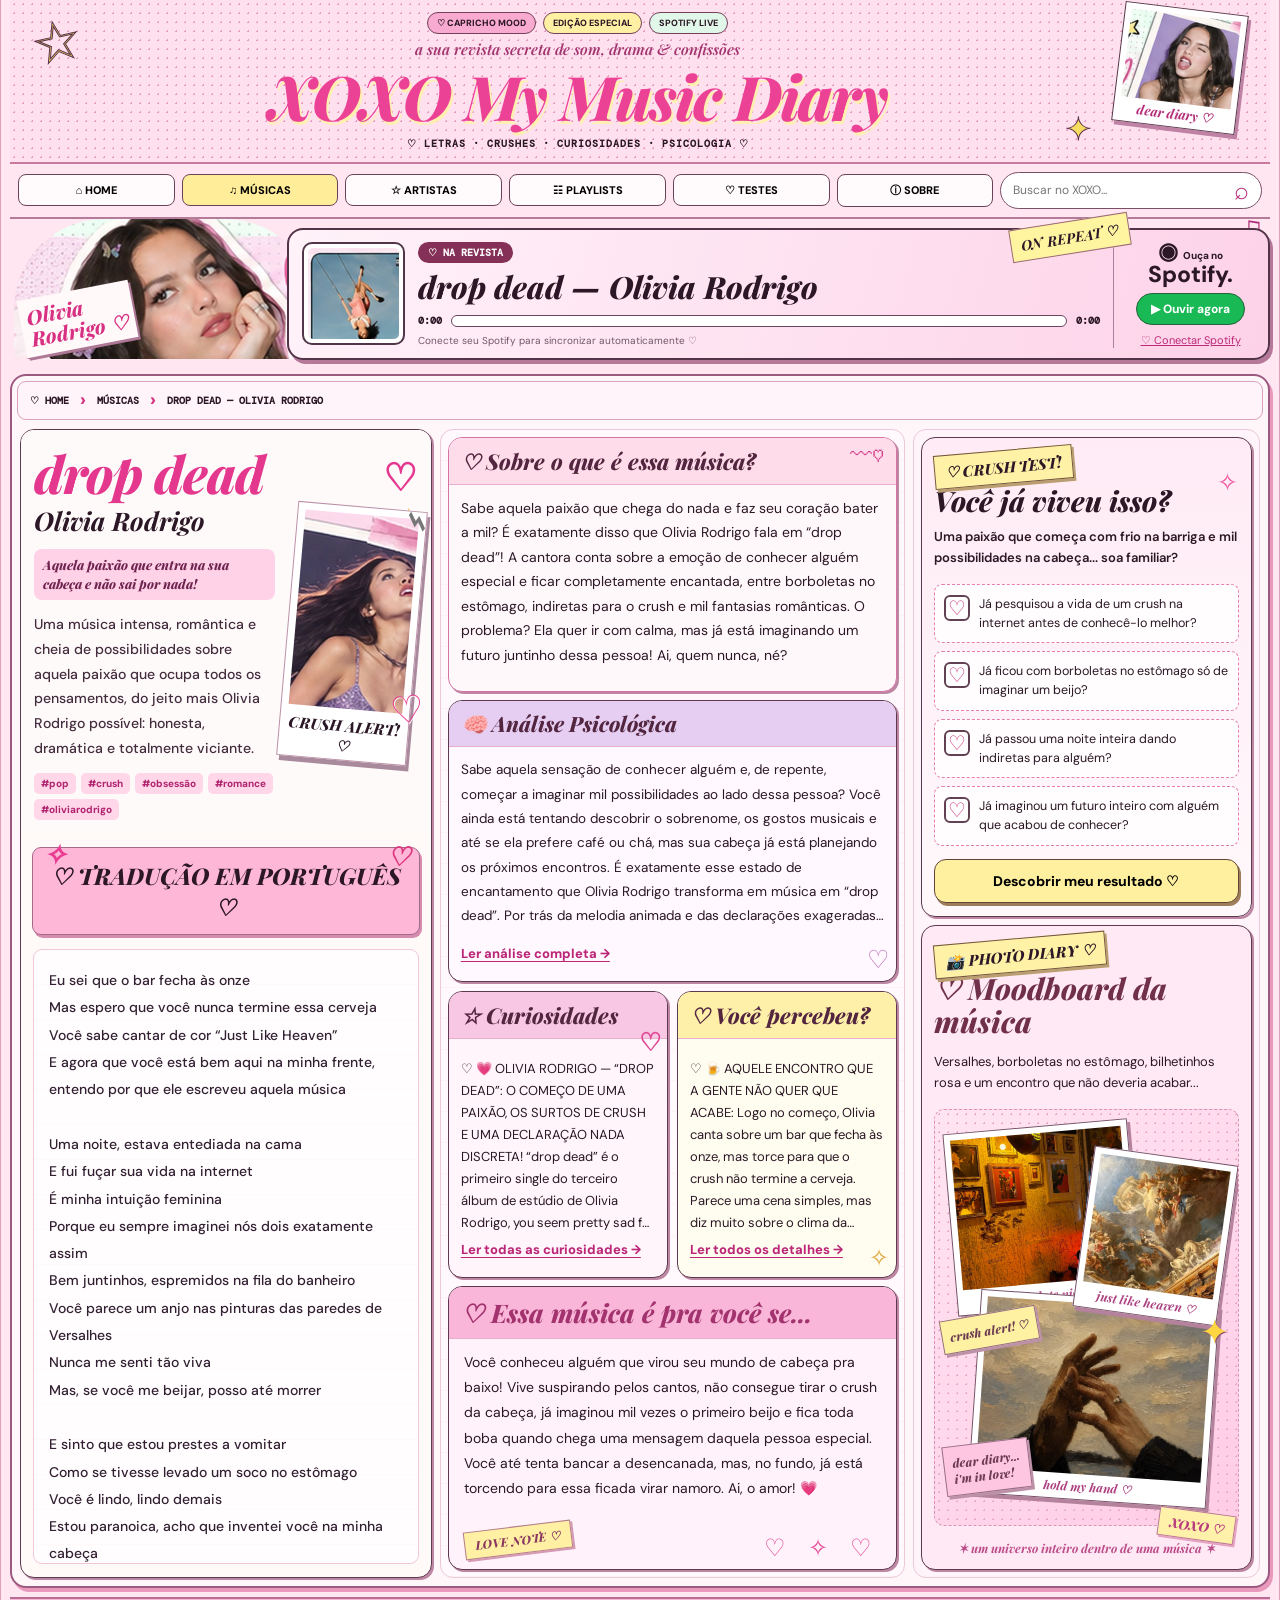
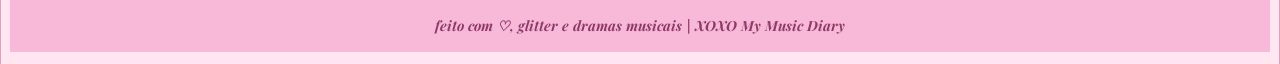
==== commit ea9d31c6: "Update index.html" ====
--- a/index.html
+++ b/index.html
@@ -1,20 +1,35 @@
 
 <!doctype html>
 <html lang="pt-BR">
+
 <head>
   <meta charset="utf-8">
   <meta name="viewport" content="width=device-width, initial-scale=1">
   <meta name="theme-color" content="#ffd5e8">
+
   <title>XOXO My Music Diary ♡</title>
+
+  <!-- FONTES -->
 
   <link rel="preconnect" href="https://fonts.googleapis.com">
   <link rel="preconnect" href="https://fonts.gstatic.com" crossorigin>
-  <link href="https://fonts.googleapis.com/css2?family=DM+Mono:wght@400;500;600;700;800&family=DM+Sans:wght@400;500;600;700;800&family=Playfair+Display:ital,wght@0,700;0,800;1,600;1,700;1,800&display=swap" rel="stylesheet">
-
-  <link rel="stylesheet" href="styles.css?v=xoxo-topo-honeybee-06">
+
+  <link
+    href="https://fonts.googleapis.com/css2?family=DM+Mono:wght@400;500&family=DM+Sans:wght@400;500;600;700;800&family=Playfair+Display:ital,wght@0,500;0,700;0,800;1,600;1,700;1,800&display=swap"
+    rel="stylesheet"
+  >
+
+  <!-- CSS ORIGINAL -->
+
+  <link
+    rel="stylesheet"
+    href="styles.css?v=xoxo-capa-honeybee-07"
+  >
 
   <style>
-    /* ORGANIZAÇÃO DA REVISTA */
+    /* =========================================
+       ORGANIZAÇÃO DA REVISTA
+       ========================================= */
 
     .middle-column .editorial-stacks {
       display: grid;
@@ -39,15 +54,15 @@
     }
 
     .middle-column .editorial-stacks > .article {
+      min-width: 0;
       height: auto;
-      min-width: 0;
       align-self: start;
     }
 
     .middle-column .psychology #psyPreview {
-      -webkit-line-clamp: 7;
       font-size: 13.5px;
       line-height: 1.8;
+      -webkit-line-clamp: 7;
     }
 
     #vibes {
@@ -55,62 +70,57 @@
     }
 
     #articleDescription {
-      white-space: pre-line;
       font: 500 clamp(13px, 1.1vw, 15px)/1.75
         "DM Sans", Arial, sans-serif;
       color: #432c3d;
-    }
-
-    /* FOTOS DO TOPO */
-
-    .hero-person {
-      overflow: hidden;
-      border-radius: 80px 80px 5px 5px;
-    }
+      white-space: pre-line;
+    }
+
+    /* =========================================
+       CAPA DE HONEYBEE
+
+       A MESMA IMAGEM NAS TRÊS PARTES:
+       1. FOTO GRANDE DO SPOTIFY
+       2. CAPINHA DO PLAYER
+       3. POLAROID CRUSH ALERT
+       ========================================= */
 
     .hero-person img {
       display: block;
       width: 100%;
       height: 100%;
       object-fit: cover;
-      object-position: center;
       image-rendering: auto;
     }
 
     .cover-wrap {
       overflow: hidden;
-      background: #fff6fa;
     }
 
     .cover-wrap img {
+      display: block;
       width: 100%;
       height: 100%;
       object-fit: cover;
-      object-position: center;
       image-rendering: auto;
     }
 
     .crush-polaroid img {
+      display: block;
       width: 100%;
       object-fit: cover;
+      image-rendering: auto;
+    }
+
+    body.honeybee-active .hero-person img {
+      object-position: center 48%;
+    }
+
+    body.honeybee-active .cover-wrap img {
       object-position: center;
-      image-rendering: auto;
-    }
-
-    /* HONEYBEE: ENQUADRAMENTO DIFERENCIADO */
-
-    body.honeybee-active .hero-person img {
-      object-fit: cover;
-      object-position: center 52%;
-    }
-
-    body.honeybee-active .cover-wrap img {
-      object-fit: cover;
-      object-position: center;
     }
 
     body.honeybee-active .crush-polaroid img {
-      object-fit: cover;
       object-position: center;
     }
 
@@ -119,7 +129,9 @@
       color: #80512a;
     }
 
-    /* LOVE LAB */
+    /* =========================================
+       LOVE LAB
+       ========================================= */
 
     .love-lab {
       position: relative;
@@ -139,7 +151,10 @@
       position: relative;
       padding: 17px;
       background: linear-gradient(
-        120deg, #efd6f3, #f8d5e7, #ffe3ef
+        120deg,
+        #efd6f3,
+        #f8d5e7,
+        #ffe3ef
       );
       border-bottom: 1px dashed #c68da9;
     }
@@ -147,8 +162,8 @@
     .love-lab-header::after {
       content: "♡";
       position: absolute;
+      top: 7px;
       right: 12px;
-      top: 8px;
       color: #c64a8c;
       font-size: 27px;
     }
@@ -198,18 +213,25 @@
       cursor: pointer;
     }
 
+    /* =========================================
+       JANELA COMPLETA DO LOVE LAB
+       ========================================= */
+
     .love-lab-modal {
       padding: 13px 5px 18px;
     }
 
     .love-lab-modal-header {
+      padding: 24px 18px;
       text-align: center;
-      padding: 24px 18px;
-      background: linear-gradient(
-        130deg, #efd6f3, #f7d6e8, #ffe8f2
-      );
       border: 1px solid #d7a4c4;
       border-radius: 15px;
+      background: linear-gradient(
+        130deg,
+        #efd6f3,
+        #f7d6e8,
+        #ffe8f2
+      );
     }
 
     .love-lab-modal-tag {
@@ -297,7 +319,10 @@
       line-height: 1.8;
     }
 
-    /* MOODBOARD DE HONEYBEE */
+    /* =========================================
+       MOODBOARD DE HONEYBEE
+       QUATRO POLAROIDS
+       ========================================= */
 
     #moodCollage.honeybee-collage {
       position: relative;
@@ -305,11 +330,16 @@
       min-height: 510px;
       max-height: none;
       overflow: hidden;
+
       background:
         radial-gradient(#d8ad72 1px, transparent 1px),
         linear-gradient(
-          145deg, #fff4d7, #f7d9b3 55%, #f5d5e4
+          145deg,
+          #fff4d7,
+          #f7d9b3 55%,
+          #f5d5e4
         );
+
       background-size: 11px 11px, auto;
       border: 1.5px dashed #b78b69;
     }
@@ -320,7 +350,7 @@
       padding: 6px 6px 23px;
       background: #fffaf2;
       border: 1px solid #8d6558;
-      box-shadow: 4px 5px rgba(101, 55, 45, .24);
+      box-shadow: 4px 5px 0 rgba(101, 55, 45, .24);
     }
 
     #moodCollage.honeybee-collage .mood-shot img {
@@ -461,9 +491,12 @@
 </head>
 
 <body>
+
 <div class="site">
 
-  <!-- CABEÇALHO -->
+  <!-- =====================================
+       CABEÇALHO
+       ===================================== -->
 
   <header class="masthead">
     <span class="masthead-star star-left">☆</span>
@@ -488,20 +521,42 @@
     </div>
 
     <div class="top-polaroid">
-      <img src="assets/olivia-top.webp" alt="Olivia Rodrigo">
+      <img
+        src="assets/olivia-top.webp"
+        alt="Olivia Rodrigo"
+      >
       <span>dear diary ♡</span>
     </div>
   </header>
 
-  <!-- MENU -->
+  <!-- =====================================
+       MENU
+       ===================================== -->
 
   <nav class="nav">
-    <button class="nav-btn" data-view="home">⌂ HOME</button>
-    <button class="nav-btn active" data-view="music">♫ MÚSICAS</button>
-    <button class="nav-btn" data-view="artists">☆ ARTISTAS</button>
-    <button class="nav-btn" data-view="playlists">☷ PLAYLISTS</button>
-    <button class="nav-btn" data-view="tests">♡ TESTES</button>
-    <button class="nav-btn" data-view="about">ⓘ SOBRE</button>
+    <button class="nav-btn" data-view="home">
+      ⌂ HOME
+    </button>
+
+    <button class="nav-btn active" data-view="music">
+      ♫ MÚSICAS
+    </button>
+
+    <button class="nav-btn" data-view="artists">
+      ☆ ARTISTAS
+    </button>
+
+    <button class="nav-btn" data-view="playlists">
+      ☷ PLAYLISTS
+    </button>
+
+    <button class="nav-btn" data-view="tests">
+      ♡ TESTES
+    </button>
+
+    <button class="nav-btn" data-view="about">
+      ⓘ SOBRE
+    </button>
 
     <div class="search-box">
       <input
@@ -509,27 +564,37 @@
         placeholder="Buscar no XOXO..."
         aria-label="Buscar músicas"
       >
-      <button id="searchGo" type="button" aria-label="Buscar">
+
+      <button
+        id="searchGo"
+        type="button"
+        aria-label="Buscar"
+      >
         ⌕
       </button>
     </div>
   </nav>
 
-  <!-- PLAYER -->
+  <!-- =====================================
+       PLAYER DO SPOTIFY
+       ===================================== -->
 
   <section class="now">
+
     <div class="hero-person">
       <img
         id="heroPortrait"
         src="assets/olivia-hero.webp"
-        alt="Imagem da música"
+        alt="Foto da música"
       >
+
       <div class="torn-label" id="heroArtist">
         OLIVIA<br>RODRIGO ♡
       </div>
     </div>
 
     <div class="player">
+
       <div class="cover-wrap">
         <img
           id="albumCover"
@@ -549,9 +614,11 @@
 
         <div class="seek">
           <span id="elapsed">0:00</span>
+
           <div class="progress">
             <div id="progressFill"></div>
           </div>
+
           <span id="duration">0:00</span>
         </div>
 
@@ -583,15 +650,25 @@
           ♡ Conectar Spotify
         </button>
       </div>
+
     </div>
 
-    <span class="repeat-sticker">ON REPEAT ♡</span>
-    <span class="player-doodle">♫</span>
+    <span class="repeat-sticker">
+      ON REPEAT ♡
+    </span>
+
+    <span class="player-doodle">
+      ♫
+    </span>
+
   </section>
 
-  <!-- REVISTA -->
+  <!-- =====================================
+       CONTEÚDO DA REVISTA
+       ===================================== -->
 
   <main id="content">
+
     <section class="feature-grid">
 
       <div class="breadcrumb">
@@ -599,21 +676,31 @@
         <span class="crumb-separator">›</span>
         <span>MÚSICAS</span>
         <span class="crumb-separator">›</span>
+
         <span id="crumbTitle">
           DROP DEAD — OLIVIA RODRIGO
         </span>
       </div>
 
-      <!-- COLUNA ESQUERDA -->
+      <!-- =====================================
+           COLUNA 1
+           ===================================== -->
 
       <article class="article main-article">
+
         <div class="article-intro">
+
           <span class="intro-heart">♡</span>
           <span class="intro-star">✦</span>
 
           <div class="text-intro">
-            <h2 id="articleTitle">drop dead</h2>
-            <h3 id="articleArtist">Olivia Rodrigo</h3>
+            <h2 id="articleTitle">
+              drop dead
+            </h2>
+
+            <h3 id="articleArtist">
+              Olivia Rodrigo
+            </h3>
 
             <div class="intro-highlight">
               Aquela paixão que entra na sua cabeça
@@ -642,29 +729,49 @@
 
             <span>CRUSH ALERT! ♡</span>
           </div>
+
         </div>
+
+        <!-- TRADUÇÃO -->
 
         <div class="translation-heading">
           ♡ TRADUÇÃO EM PORTUGUÊS ♡
         </div>
 
-        <div class="lyrics" id="lyricsText"></div>
+        <div
+          class="lyrics"
+          id="lyricsText"
+        ></div>
+
       </article>
 
-      <!-- COLUNA CENTRAL -->
+      <!-- =====================================
+           COLUNA 2
+           ===================================== -->
 
       <div class="middle-column">
 
         <article class="article compact about-song">
-          <h3>♡ Sobre o que é essa música?</h3>
+          <h3>
+            ♡ Sobre o que é essa música?
+          </h3>
+
           <p id="aboutText"></p>
-          <span class="card-doodle">〰♡</span>
+
+          <span class="card-doodle">
+            〰♡
+          </span>
         </article>
 
         <div class="editorial-stacks">
 
+          <!-- PSICOLOGIA -->
+
           <article class="article compact psychology">
-            <h3>🧠 Análise Psicológica</h3>
+            <h3>
+              🧠 Análise Psicológica
+            </h3>
+
             <p id="psyPreview"></p>
 
             <button
@@ -676,8 +783,13 @@
             </button>
           </article>
 
+          <!-- CURIOSIDADES -->
+
           <article class="article compact curios">
-            <h3>☆ Curiosidades</h3>
+            <h3>
+              ☆ Curiosidades
+            </h3>
+
             <div id="curiosityPreview"></div>
 
             <button
@@ -689,8 +801,13 @@
             </button>
           </article>
 
+          <!-- VOCÊ PERCEBEU -->
+
           <article class="article compact percebe">
-            <h3>♡ Você percebeu?</h3>
+            <h3>
+              ♡ Você percebeu?
+            </h3>
+
             <div id="percebePreview"></div>
 
             <button
@@ -701,18 +818,29 @@
               Ler todos os detalhes →
             </button>
           </article>
+
         </div>
 
         <div id="vibes" hidden aria-hidden="true"></div>
 
+        <!-- ESSA MÚSICA É PRA VOCÊ SE -->
+
         <article class="article compact foryou">
-          <h3>♡ Essa música é pra você se...</h3>
+          <h3>
+            ♡ Essa música é pra você se...
+          </h3>
+
           <div id="forYou"></div>
         </article>
 
         <!-- LOVE LAB -->
 
-        <article class="love-lab" id="loveLab" hidden>
+        <article
+          class="love-lab"
+          id="loveLab"
+          hidden
+        >
+
           <div class="love-lab-header">
             <span class="love-lab-tag">
               EDIÇÃO #01 | OS MISTÉRIOS DA PAIXÃO
@@ -724,6 +852,7 @@
           </div>
 
           <div class="love-lab-preview">
+
             <h3>
               💘 Por que a gente não consegue
               tirar o crush da cabeça?
@@ -744,19 +873,33 @@
             >
               Ler matéria completa →
             </button>
+
           </div>
         </article>
+
       </div>
 
-      <!-- COLUNA DIREITA -->
+      <!-- =====================================
+           COLUNA 3
+           ===================================== -->
 
       <aside class="right-column">
 
+        <!-- CRUSH TEST -->
+
         <article class="article side-card lived-card">
-          <span class="sticky-tag">♡ CRUSH TEST!</span>
-          <span class="quiz-icon">✧</span>
-
-          <h3>Você já viveu isso?</h3>
+
+          <span class="sticky-tag">
+            ♡ CRUSH TEST!
+          </span>
+
+          <span class="quiz-icon">
+            ✧
+          </span>
+
+          <h3>
+            Você já viveu isso?
+          </h3>
 
           <p id="quizIntro">
             Uma paixão que começa com frio na barriga...
@@ -781,12 +924,20 @@
             id="livedOutcome"
             aria-live="polite"
           ></div>
+
         </article>
 
+        <!-- MOODBOARD -->
+
         <article class="article side-card moodboard-card">
-          <span class="sticky-tag">📸 PHOTO DIARY ♡</span>
-
-          <h3>♡ Moodboard da música</h3>
+
+          <span class="sticky-tag">
+            📸 PHOTO DIARY ♡
+          </span>
+
+          <h3>
+            ♡ Moodboard da música
+          </h3>
 
           <p
             class="mood-subtitle"
@@ -796,30 +947,42 @@
             que parece um filme...
           </p>
 
-          <div class="mood-collage" id="moodCollage">
+          <div
+            class="mood-collage"
+            id="moodCollage"
+          >
 
             <figure class="mood-shot shot-one">
               <img
                 src="assets/mood-bar.webp"
-                alt="Foto do moodboard"
+                alt="Primeira imagem"
               >
-              <figcaption>11 PM · date night ♡</figcaption>
+
+              <figcaption>
+                11 PM · date night ♡
+              </figcaption>
             </figure>
 
             <figure class="mood-shot shot-two">
               <img
                 src="assets/mood-versailles.webp"
-                alt="Foto do moodboard"
+                alt="Segunda imagem"
               >
-              <figcaption>just like heaven ♡</figcaption>
+
+              <figcaption>
+                just like heaven ♡
+              </figcaption>
             </figure>
 
             <figure class="mood-shot shot-three">
               <img
                 src="assets/mood-hands.webp"
-                alt="Foto do moodboard"
+                alt="Terceira imagem"
               >
-              <figcaption>hold my hand ♡</figcaption>
+
+              <figcaption>
+                hold my hand ♡
+              </figcaption>
             </figure>
 
             <div class="mood-note note-one">
@@ -830,15 +993,20 @@
               dear diary...<br>i'm in love!
             </div>
 
-            <span class="collage-star">✦</span>
+            <span class="collage-star">
+              ✦
+            </span>
+
           </div>
 
           <p class="mood-footer">
-            ✶ um universo inteiro dentro
-            de uma música ✶
+            ✶ um universo inteiro dentro de uma música ✶
           </p>
+
         </article>
+
       </aside>
+
     </section>
   </main>
 
@@ -846,9 +1014,12 @@
     feito com ♡, glitter e dramas musicais
     | XOXO My Music Diary
   </footer>
+
 </div>
 
-<!-- JANELA DAS MATÉRIAS -->
+<!-- =====================================
+     JANELA DAS MATÉRIAS
+     ===================================== -->
 
 <div
   class="modal hidden"
@@ -858,6 +1029,7 @@
   aria-label="Detalhes"
 >
   <div class="modal-inner">
+
     <button
       class="close-modal"
       id="closeModal"
@@ -866,15 +1038,21 @@
     >
       ✕
     </button>
+
     <div id="modalBody"></div>
   </div>
 </div>
 
-<!-- LOVE LAB DE STUPID SONG -->
+<!-- =====================================
+     LOVE LAB DE STUPID SONG
+     ===================================== -->
 
 <template id="loveLabFullArticle">
+
   <article class="love-lab-modal">
+
     <div class="love-lab-modal-header">
+
       <span class="love-lab-modal-tag">
         EDIÇÃO #01 | OS MISTÉRIOS DA PAIXÃO
       </span>
@@ -882,9 +1060,11 @@
       <h2 class="love-lab-modal-title">
         ♡ LOVE LAB: Experimentos do coração
       </h2>
+
     </div>
 
     <div class="love-lab-modal-paper">
+
       <h3>
         💘 Por que a gente não consegue
         tirar o crush da cabeça?
@@ -893,44 +1073,52 @@
       <p class="love-lab-lead">
         Você deita para dormir, fecha os olhos e...
         adivinha quem aparece nos seus pensamentos?
-        Sim, aquela pessoa DE NOVO!
-        Mas será que existe uma explicação científica para isso?
+        Sim, aquela pessoa DE NOVO! Mas será que
+        existe uma explicação científica para isso?
       </p>
 
       <p>
-        Em <em>stupid song</em>, Olivia Rodrigo conta que
-        passa as madrugadas sonhando com alguém e sente
-        uma paixão tão intensa que parece estar perdendo
-        o controle dos próprios pensamentos.
+        Em <em>stupid song</em>, Olivia Rodrigo conta
+        que passa as madrugadas sonhando com alguém
+        e sente uma paixão tão intensa que parece
+        estar perdendo o controle dos próprios pensamentos.
         E a ciência já investigou algo parecido!
       </p>
 
       <p>
-        Em 2005, pesquisadores liderados por Arthur Aron
-        e Helen Fisher analisaram o cérebro de pessoas
-        intensamente apaixonadas. Ao observarem fotografias
-        de quem amavam, os participantes apresentaram
-        atividade em regiões ligadas à motivação
-        e à recompensa, incluindo áreas associadas
-        à dopamina.
+        Em 2005, pesquisadores liderados por Arthur
+        Aron e Helen Fisher analisaram o cérebro
+        de pessoas intensamente apaixonadas.
+        Ao observarem fotografias de quem amavam,
+        os participantes apresentaram atividade
+        em regiões ligadas à motivação e à recompensa,
+        incluindo áreas associadas à dopamina.
       </p>
 
       <p>
-        Isso ajuda a explicar por que uma pessoa apaixonada
-        pode concentrar tanta atenção em alguém.
-        O cérebro passa a atribuir um valor especial
-        àquela pessoa, e até pequenas interações
-        podem ganhar uma importância enorme.
+        Isso ajuda a explicar por que uma pessoa
+        apaixonada pode concentrar tanta atenção
+        em alguém. O cérebro passa a atribuir
+        um valor especial àquela pessoa, e até
+        pequenas interações podem ganhar
+        uma importância enorme.
       </p>
 
       <p>
-        Pensamentos recorrentes sobre a pessoa amada
-        também são características estudadas
-        nas fases iniciais da paixão.
+        E sabe aquela sensação de ficar imaginando
+        conversas, encontros e situações que nem
+        aconteceram? Os pensamentos recorrentes
+        sobre a pessoa amada também são
+        características estudadas nas fases
+        iniciais da paixão.
       </p>
 
       <div class="love-lab-message">
-        <h4>💌 O RECADO DO LOVE LAB:</h4>
+
+        <h4>
+          💌 O RECADO DO LOVE LAB:
+        </h4>
+
         <p>
           Sentir borboletas no estômago é uma delícia,
           mas intensidade não é sinônimo de reciprocidade!
@@ -938,64 +1126,116 @@
           por alguém antes mesmo de você descobrir
           se o sentimento é correspondido.
         </p>
+
       </div>
 
       <div class="love-lab-source">
-        <strong>🔬 CIÊNCIA POR TRÁS DO CRUSH:</strong>
+
+        <strong>
+          🔬 CIÊNCIA POR TRÁS DO CRUSH:
+        </strong>
+
         <p>
           Aron e colaboradores (2005).
           <em>
             Reward, Motivation, and Emotion Systems
-            Associated With Early-Stage Intense Romantic Love.
+            Associated With Early-Stage Intense
+            Romantic Love.
           </em>
         </p>
+
       </div>
+
     </div>
   </article>
+
 </template>
 
-<!-- MANTÉM SPOTIFY E DADOS EXISTENTES -->
+<!-- =====================================
+     ARQUIVOS ORIGINAIS
+
+     O SPOTIFY CONTINUA NO app.js.
+     HONEYBEE CONTINUA NO honeybee.js.
+     ===================================== -->
 
 <script src="app.js" defer></script>
 <script src="honeybee.js" defer></script>
+
+<!-- =====================================
+     CONFIGURAÇÃO EDITORIAL E VISUAL
+
+     CORREÇÃO DA CAPA DE HONEYBEE:
+     assets/honeybee-capa.png
+
+     NÃO MUDA OS DADOS DO SPOTIFY.
+     ===================================== -->
 
 <script>
 document.addEventListener("DOMContentLoaded", () => {
   "use strict";
 
-  const title = document.querySelector("#articleTitle");
-  const artist = document.querySelector("#articleArtist");
-  const description = document.querySelector("#articleDescription");
-  const aboutText = document.querySelector("#aboutText");
-  const highlight = document.querySelector(".intro-highlight");
-
-  const lab = document.querySelector("#loveLab");
-  const labButton = document.querySelector("#readLoveLab");
-  const labTemplate = document.querySelector("#loveLabFullArticle");
-  const modalElement = document.querySelector("#modal");
-  const modalBody = document.querySelector("#modalBody");
-
-  const collage = document.querySelector("#moodCollage");
-  const moodDescription = document.querySelector("#moodDescription");
-
-  const albumCover = document.querySelector("#albumCover");
-  const heroPortrait = document.querySelector("#heroPortrait");
-  const photoArtist = document.querySelector("#photoArtist");
-
-  if (!title || !artist) return;
-
-  /*
-    A imagem principal de honeybee usa
-    a foto dourada do casal.
-
-    Esta imagem já foi usada no moodboard,
-    portanto não depende de uma nova
-    foto ou novo upload.
-  */
-
-  const honeybeeTopImage = "assets/honeybee-encontro.jpg";
-
-  const stupidImage = "assets/stupid-song-cover.png";
+  const title =
+    document.querySelector("#articleTitle");
+
+  const artist =
+    document.querySelector("#articleArtist");
+
+  const description =
+    document.querySelector("#articleDescription");
+
+  const aboutText =
+    document.querySelector("#aboutText");
+
+  const highlight =
+    document.querySelector(".intro-highlight");
+
+  const lab =
+    document.querySelector("#loveLab");
+
+  const labButton =
+    document.querySelector("#readLoveLab");
+
+  const labTemplate =
+    document.querySelector("#loveLabFullArticle");
+
+  const modal =
+    document.querySelector("#modal");
+
+  const modalBody =
+    document.querySelector("#modalBody");
+
+  const collage =
+    document.querySelector("#moodCollage");
+
+  const moodDescription =
+    document.querySelector("#moodDescription");
+
+  const albumCover =
+    document.querySelector("#albumCover");
+
+  const heroPortrait =
+    document.querySelector("#heroPortrait");
+
+  const photoArtist =
+    document.querySelector("#photoArtist");
+
+  if (!title || !artist) {
+    return;
+  }
+
+  /* =====================================
+     CAPA OFICIAL ESCOLHIDA POR VOCÊ
+     ===================================== */
+
+  const honeybeeCover =
+    "assets/honeybee-capa.png";
+
+  const stupidCover =
+    "assets/stupid-song-cover.png";
+
+  /* =====================================
+     TEXTOS EDITORIAIS JÁ EXISTENTES
+     ===================================== */
 
   const aboutDropDead =
     "Sabe aquela paixão que chega do nada e faz seu coração bater a mil? É exatamente disso que Olivia Rodrigo fala em “drop dead”! A cantora conta sobre a emoção de conhecer alguém especial e ficar completamente encantada, entre borboletas no estômago, indiretas para o crush e mil fantasias românticas. O problema? Ela quer ir com calma, mas já está imaginando um futuro juntinho dessa pessoa! Ai, quem nunca, né?";
@@ -1003,20 +1243,25 @@
   const introStupid =
     "Nova York, madrugadas sem dormir e um crush que simplesmente não sai da cabeça. Em “stupid song”, Olivia Rodrigo transforma uma paixão completamente fora de controle em uma declaração cheia de exageros, drama e sentimentos à flor da pele.\n\nEntre pensamentos insistentes e um coração acelerado, fica a pergunta: como saber se é amor ou se estamos apaixonadas pela ideia de alguém? 💌";
 
-  /*
-    GUARDAMOS O HTML ORIGINAL DO MOODBOARD
-    para restaurar quando a música mudar.
-  */
-
-  const originalCollage = collage ? collage.innerHTML : "";
+  const originalCollage =
+    collage ? collage.innerHTML : "";
+
   const originalMoodText =
-    moodDescription ? moodDescription.textContent : "";
+    moodDescription
+      ? moodDescription.textContent
+      : "";
 
   const originalHighlight =
-    highlight ? highlight.textContent : "";
-
-  let honeybeeMoodboardMounted = false;
-  let lastWasHoneybee = false;
+    highlight
+      ? highlight.textContent
+      : "";
+
+  let honeybeeMounted = false;
+  let previousWasHoneybee = false;
+
+  /* =====================================
+     MOODBOARD DE HONEYBEE
+     ===================================== */
 
   const honeybeePhotos = [
     {
@@ -1037,66 +1282,98 @@
     }
   ];
 
-  function songName() {
+  function currentTitle() {
     return title.textContent.trim().toLowerCase();
   }
 
-  function singerName() {
+  function currentArtist() {
     return artist.textContent.trim().toLowerCase();
   }
 
   function isSong(name) {
-    return songName() === name &&
-      singerName().includes("olivia rodrigo");
+    return (
+      currentTitle() === name &&
+      currentArtist().includes("olivia rodrigo")
+    );
   }
 
-  function setImage(image, src) {
-    if (!image) return;
-
-    if (image.getAttribute("src") !== src) {
-      image.setAttribute("src", src);
+  function changeImage(img, src) {
+    if (!img) return;
+
+    if (img.getAttribute("src") !== src) {
+      img.setAttribute("src", src);
     }
   }
 
-  /*
-    CORREÇÃO DAS IMAGENS DO TOPO
-
-    As três imagens passam a combinar
-    com a música selecionada.
-
-    Não mexe no Spotify.
-  */
-
-  function updateTopImages() {
-    const honeybeeActive = isSong("honeybee");
-    const stupidActive = isSong("stupid song");
+  /* =====================================
+     AQUI FICA A CORREÇÃO DAS 3 FOTOS
+
+     QUANDO HONEYBEE ESTIVER ABERTA:
+     AS TRÊS USAM A MESMA CAPA.
+     ===================================== */
+
+  function updateCoverPhotos() {
+
+    const honeybee = isSong("honeybee");
+    const stupid = isSong("stupid song");
 
     document.body.classList.toggle(
       "honeybee-active",
-      honeybeeActive
+      honeybee
     );
 
-    if (honeybeeActive) {
-      setImage(albumCover, honeybeeTopImage);
-      setImage(heroPortrait, honeybeeTopImage);
-      setImage(photoArtist, honeybeeTopImage);
-
-    } else if (stupidActive) {
-      setImage(albumCover, stupidImage);
-      setImage(heroPortrait, stupidImage);
-      setImage(photoArtist, stupidImage);
+    if (honeybee) {
+
+      changeImage(
+        heroPortrait,
+        honeybeeCover
+      );
+
+      changeImage(
+        albumCover,
+        honeybeeCover
+      );
+
+      changeImage(
+        photoArtist,
+        honeybeeCover
+      );
+
+    } else if (stupid) {
+
+      changeImage(
+        heroPortrait,
+        stupidCover
+      );
+
+      changeImage(
+        albumCover,
+        stupidCover
+      );
+
+      changeImage(
+        photoArtist,
+        stupidCover
+      );
+
     }
 
     /*
-      Outras músicas continuam usando
-      as fotos controladas pelo app.js.
+      DROP DEAD E OUTRAS MÚSICAS:
+      O app.js MANTÉM O CONTROLE.
     */
+
   }
 
-  /* POLAROID DO MOODBOARD */
+  /* =====================================
+     CRIA AS POLAROIDS DO MOODBOARD
+     ===================================== */
 
   function createPolaroid(photo, index) {
-    const figure = document.createElement("figure");
+
+    const figure =
+      document.createElement("figure");
+
     const positions = [
       "shot-one",
       "shot-two",
@@ -1107,51 +1384,81 @@
     figure.className =
       "mood-shot " + positions[index];
 
-    const image = document.createElement("img");
-
-    image.src = photo.src;
-    image.alt = "Moodboard honeybee: " + photo.caption;
-    image.loading = "lazy";
-
-    image.addEventListener("error", () => {
-      const warning = document.createElement("div");
-      warning.className = "honeybee-photo-error";
-
-      warning.textContent =
-        "🐝 Confira " +
-        photo.src.split("/").pop() +
-        " na pasta assets.";
-
-      if (image.parentNode) {
-        image.replaceWith(warning);
-      }
-    }, { once: true });
-
-    const caption = document.createElement("figcaption");
+    const img =
+      document.createElement("img");
+
+    img.src = photo.src;
+    img.alt = "Moodboard honeybee: " + photo.caption;
+    img.loading = "lazy";
+
+    img.addEventListener(
+      "error",
+      () => {
+
+        const warning =
+          document.createElement("div");
+
+        warning.className =
+          "honeybee-photo-error";
+
+        warning.textContent =
+          "🐝 Confira " +
+          photo.src.split("/").pop() +
+          " na pasta assets.";
+
+        if (img.parentNode) {
+          img.replaceWith(warning);
+        }
+
+      },
+      { once: true }
+    );
+
+    const caption =
+      document.createElement("figcaption");
+
     caption.textContent = photo.caption;
 
-    figure.append(image, caption);
+    figure.append(img, caption);
 
     return figure;
   }
 
+  /* =====================================
+     MOODBOARD EXCLUSIVO DE HONEYBEE
+     ===================================== */
+
   function showHoneybeeMoodboard() {
-    if (!collage || honeybeeMoodboardMounted) return;
-
-    honeybeeMoodboardMounted = true;
-    collage.classList.add("honeybee-collage");
+
+    if (!collage || honeybeeMounted) {
+      return;
+    }
+
+    honeybeeMounted = true;
+
+    collage.classList.add(
+      "honeybee-collage"
+    );
 
     collage.querySelectorAll(".mood-shot")
       .forEach(photo => photo.remove());
 
     honeybeePhotos.forEach((photo, index) => {
-      collage.appendChild(createPolaroid(photo, index));
+      collage.appendChild(
+        createPolaroid(photo, index)
+      );
     });
 
-    const notes = collage.querySelectorAll(".mood-note");
-
-    if (notes[0]) notes[0].textContent = "sweet love ♡";
-    if (notes[1]) notes[1].textContent = "dear diary... ♡";
+    const notes =
+      collage.querySelectorAll(".mood-note");
+
+    if (notes[0]) {
+      notes[0].textContent = "sweet love ♡";
+    }
+
+    if (notes[1]) {
+      notes[1].textContent = "dear diary... ♡";
+    }
 
     if (moodDescription) {
       moodDescription.textContent =
@@ -1159,16 +1466,27 @@
     }
   }
 
+  /* =====================================
+     RESTAURA MOODBOARD DAS OUTRAS MÚSICAS
+     ===================================== */
+
   function restoreMoodboard() {
-    if (!collage || !honeybeeMoodboardMounted) return;
-
-    honeybeeMoodboardMounted = false;
-
-    collage.classList.remove("honeybee-collage");
+
+    if (!collage || !honeybeeMounted) {
+      return;
+    }
+
+    honeybeeMounted = false;
+
+    collage.classList.remove(
+      "honeybee-collage"
+    );
+
     collage.innerHTML = originalCollage;
 
     if (moodDescription) {
-      moodDescription.textContent = originalMoodText;
+      moodDescription.textContent =
+        originalMoodText;
     }
 
     if (typeof renderMoodboard === "function") {
@@ -1176,13 +1494,18 @@
     }
   }
 
+  /* =====================================
+     ATUALIZA MATÉRIAS
+     ===================================== */
+
   function updateEditorial() {
-    const isDrop = isSong("drop dead");
-    const isStupid = isSong("stupid song");
-    const isHoneybee = isSong("honeybee");
+
+    const drop = isSong("drop dead");
+    const stupid = isSong("stupid song");
+    const honeybee = isSong("honeybee");
 
     if (
-      isDrop &&
+      drop &&
       aboutText &&
       aboutText.textContent !== aboutDropDead
     ) {
@@ -1190,7 +1513,7 @@
     }
 
     if (
-      isStupid &&
+      stupid &&
       description &&
       description.textContent !== introStupid
     ) {
@@ -1198,7 +1521,9 @@
     }
 
     if (highlight) {
-      if (isHoneybee) {
+
+      if (honeybee) {
+
         const honeyText =
           "CRUSH ALERT! ♡ Quando amar também dá um friozinho na barriga!";
 
@@ -1206,91 +1531,120 @@
           highlight.textContent = honeyText;
         }
 
-      } else if (lastWasHoneybee) {
-        highlight.textContent = originalHighlight;
+      } else if (previousWasHoneybee) {
+
+        highlight.textContent =
+          originalHighlight;
+
       }
     }
 
-    lastWasHoneybee = isHoneybee;
-
-    if (lab && !isHoneybee) {
-      lab.hidden = !isStupid;
-    }
-
-    if (isHoneybee) {
+    previousWasHoneybee = honeybee;
+
+    if (lab && !honeybee) {
+      lab.hidden = !stupid;
+    }
+
+    if (honeybee) {
       showHoneybeeMoodboard();
     } else {
       restoreMoodboard();
     }
 
-    updateTopImages();
+    updateCoverPhotos();
   }
 
-  /*
-    Abre a matéria completa do LOVE LAB.
-    honeybee.js seleciona o texto correto.
-  */
-
-  if (labButton && labTemplate &&
-      modalElement && modalBody) {
-    labButton.addEventListener("click", () => {
-      modalBody.innerHTML = labTemplate.innerHTML;
-      modalElement.classList.remove("hidden");
-
-      document.body.style.overflow = "hidden";
-
-      const scroller =
-        modalElement.querySelector(".modal-inner");
-
-      if (scroller) {
-        scroller.scrollTop = 0;
+  /* =====================================
+     ABRE LOVE LAB
+     ===================================== */
+
+  if (
+    labButton &&
+    labTemplate &&
+    modal &&
+    modalBody
+  ) {
+
+    labButton.addEventListener(
+      "click",
+      () => {
+
+        modalBody.innerHTML =
+          labTemplate.innerHTML;
+
+        modal.classList.remove(
+          "hidden"
+        );
+
+        document.body.style.overflow =
+          "hidden";
+
+        const scroller =
+          modal.querySelector(".modal-inner");
+
+        if (scroller) {
+          scroller.scrollTop = 0;
+        }
+
+        const closeButton =
+          document.querySelector("#closeModal");
+
+        if (closeButton) {
+          closeButton.focus();
+        }
       }
-
-      const closeButton =
-        document.querySelector("#closeModal");
-
-      if (closeButton) closeButton.focus();
-    });
+    );
+
   }
 
-  /*
-    Quando a pessoa seleciona outra música,
-    atualiza o visual.
-  */
+  /* =====================================
+     OBSERVA QUANDO A MÚSICA MUDA
+     ===================================== */
 
   const songObserver =
     new MutationObserver(updateEditorial);
 
   [title, artist].forEach(element => {
+
     songObserver.observe(element, {
       childList: true,
       characterData: true,
       subtree: true
     });
+
   });
 
-  /*
-    Se app.js atualizar as imagens de honeybee
-    depois da mudança do título, restauramos
-    as três imagens corretas.
-
-    Só fazemos isso quando honeybee
-    ou stupid song estiver aberta.
-  */
+  /* =====================================
+     GARANTE A CAPA CERTA NAS 3 PARTES
+
+     IMPORTANTE:
+     O app.js PODE TROCAR AS IMAGENS
+     QUANDO O SPOTIFY ATUALIZA.
+
+     ESTE OBSERVADOR COLOCA NOVAMENTE
+     A CAPA DE HONEYBEE, SE NECESSÁRIO.
+     ===================================== */
 
   const imageObserver =
-    new MutationObserver(updateTopImages);
-
-  [albumCover, heroPortrait, photoArtist]
-    .filter(Boolean)
-    .forEach(image => {
-      imageObserver.observe(image, {
-        attributes: true,
-        attributeFilter: ["src"]
-      });
+    new MutationObserver(updateCoverPhotos);
+
+  [
+    heroPortrait,
+    albumCover,
+    photoArtist
+  ]
+  .filter(Boolean)
+  .forEach(img => {
+
+    imageObserver.observe(img, {
+      attributes: true,
+      attributeFilter: ["src"]
     });
 
+  });
+
   updateEditorial();
+
 });
 </script>
 
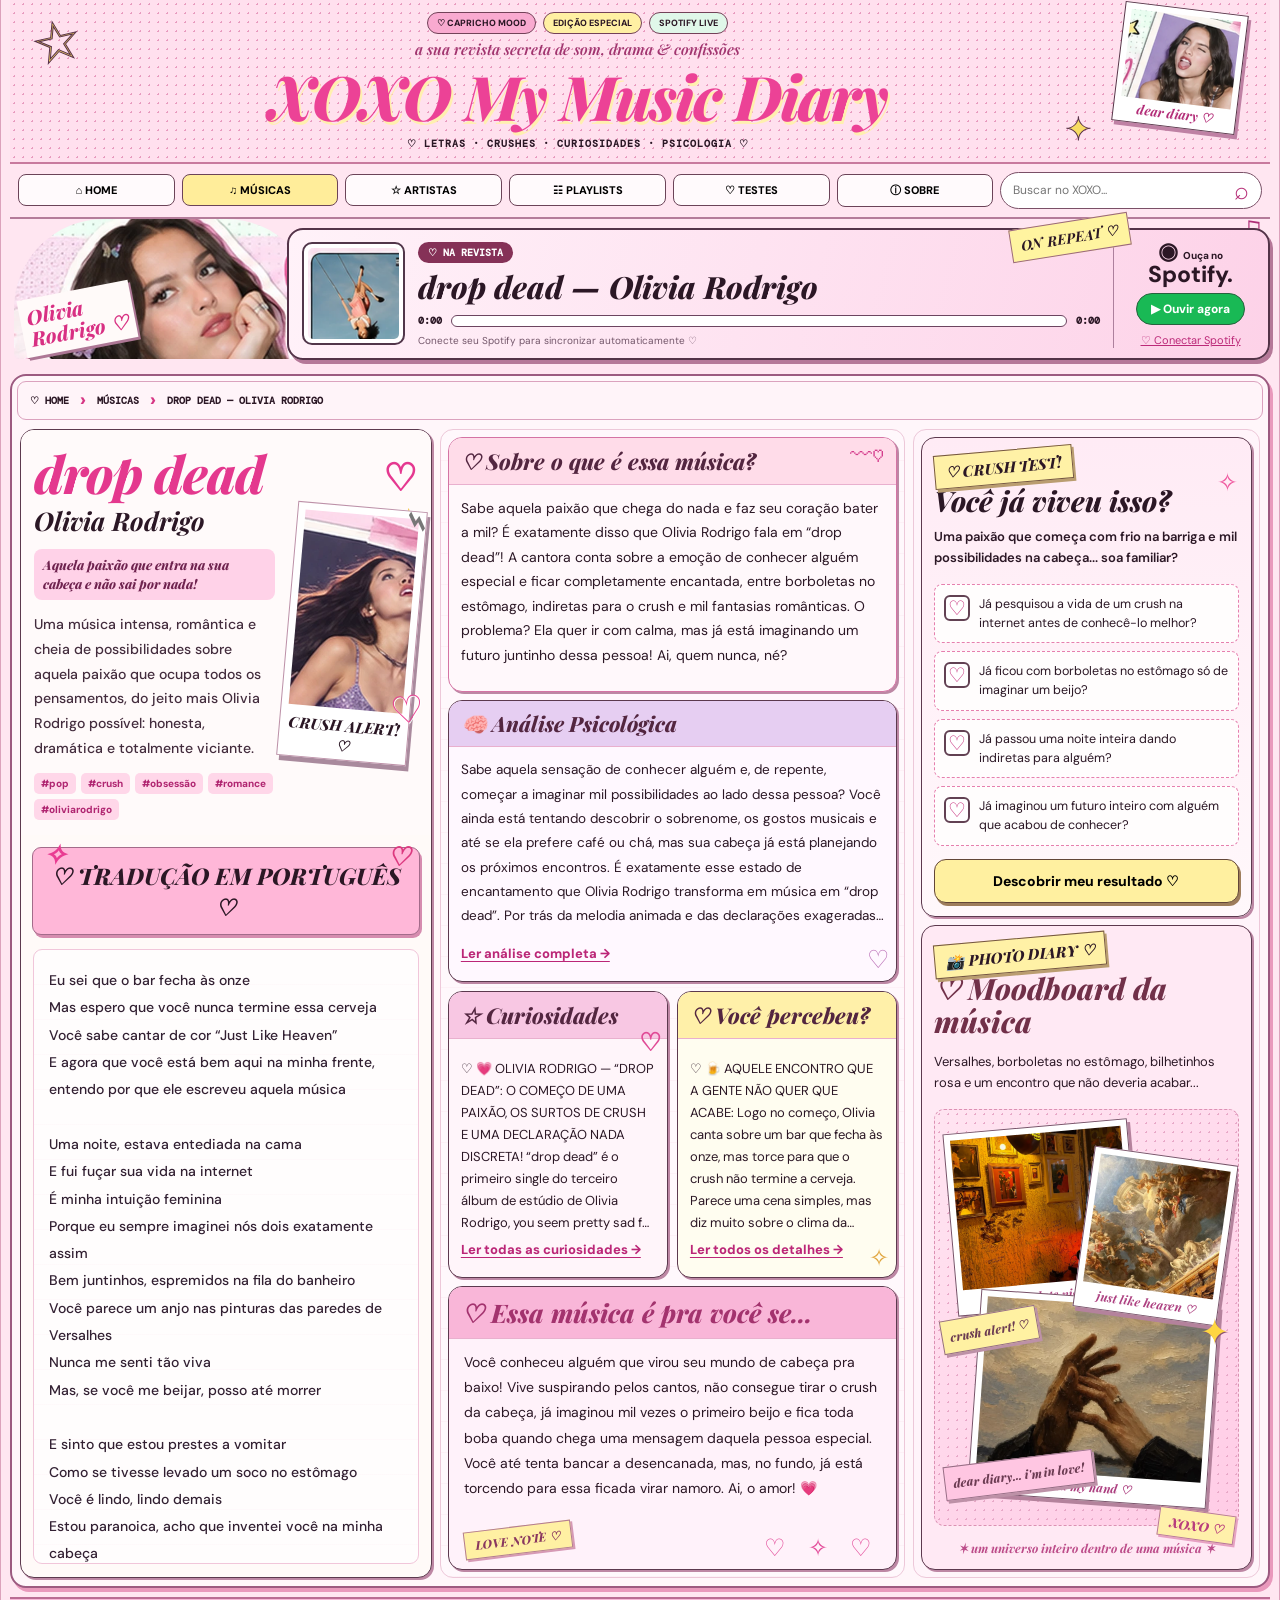
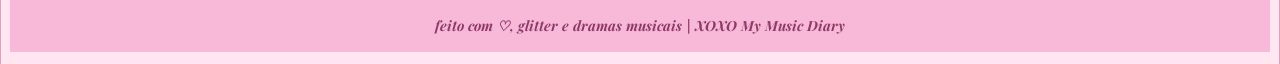
==== commit ca7b0060: "Update index.html" ====
--- a/index.html
+++ b/index.html
@@ -1,7 +1,6 @@
 
 <!doctype html>
 <html lang="pt-BR">
-
 <head>
   <meta charset="utf-8">
   <meta name="viewport" content="width=device-width, initial-scale=1">
@@ -9,8 +8,6 @@
 
   <title>XOXO My Music Diary ♡</title>
 
-  <!-- FONTES -->
-
   <link rel="preconnect" href="https://fonts.googleapis.com">
   <link rel="preconnect" href="https://fonts.gstatic.com" crossorigin>
 
@@ -19,21 +16,17 @@
     rel="stylesheet"
   >
 
-  <!-- CSS ORIGINAL -->
-
-  <link
-    rel="stylesheet"
-    href="styles.css?v=xoxo-capa-honeybee-07"
-  >
+  <link rel="stylesheet" href="styles.css?v=xoxo-honeybee-capa-corrigida">
 
   <style>
-    /* =========================================
+    /* ==========================================
+       XOXO MY MUSIC DIARY
        ORGANIZAÇÃO DA REVISTA
-       ========================================= */
+       ========================================== */
 
     .middle-column .editorial-stacks {
       display: grid;
-      grid-template-columns: repeat(2, minmax(0, 1fr));
+      grid-template-columns: minmax(0, 1fr) minmax(0, 1fr);
       grid-template-areas:
         "psychology psychology"
         "curios percebe";
@@ -76,14 +69,9 @@
       white-space: pre-line;
     }
 
-    /* =========================================
+    /* ==========================================
        CAPA DE HONEYBEE
-
-       A MESMA IMAGEM NAS TRÊS PARTES:
-       1. FOTO GRANDE DO SPOTIFY
-       2. CAPINHA DO PLAYER
-       3. POLAROID CRUSH ALERT
-       ========================================= */
+       ========================================== */
 
     .hero-person img {
       display: block;
@@ -113,7 +101,7 @@
     }
 
     body.honeybee-active .hero-person img {
-      object-position: center 48%;
+      object-position: center;
     }
 
     body.honeybee-active .cover-wrap img {
@@ -129,9 +117,9 @@
       color: #80512a;
     }
 
-    /* =========================================
+    /* ==========================================
        LOVE LAB
-       ========================================= */
+       ========================================== */
 
     .love-lab {
       position: relative;
@@ -162,8 +150,8 @@
     .love-lab-header::after {
       content: "♡";
       position: absolute;
-      top: 7px;
       right: 12px;
+      top: 8px;
       color: #c64a8c;
       font-size: 27px;
     }
@@ -210,28 +198,33 @@
       color: #b52a79;
       font: 800 13px "DM Sans", Arial, sans-serif;
       text-decoration: underline;
+      text-underline-offset: 4px;
       cursor: pointer;
     }
 
-    /* =========================================
-       JANELA COMPLETA DO LOVE LAB
-       ========================================= */
+    .love-lab-read:hover {
+      color: #e34298;
+    }
+
+    /* ==========================================
+       JANELA DO LOVE LAB
+       ========================================== */
 
     .love-lab-modal {
       padding: 13px 5px 18px;
     }
 
     .love-lab-modal-header {
+      text-align: center;
       padding: 24px 18px;
-      text-align: center;
-      border: 1px solid #d7a4c4;
-      border-radius: 15px;
       background: linear-gradient(
         130deg,
         #efd6f3,
         #f7d6e8,
         #ffe8f2
       );
+      border: 1px solid #d7a4c4;
+      border-radius: 15px;
     }
 
     .love-lab-modal-tag {
@@ -258,6 +251,7 @@
       background: #fffaf7;
       border: 1px solid #e1bacb;
       border-radius: 16px;
+      box-shadow: 0 4px 15px rgba(80, 30, 55, .07);
     }
 
     .love-lab-modal-paper h3 {
@@ -279,6 +273,7 @@
       background: #ffe3ef;
       border-left: 4px solid #d54e96;
       border-radius: 0 10px 10px 0;
+      color: #543349;
       font-weight: 700;
     }
 
@@ -292,6 +287,7 @@
     }
 
     .love-lab-message h4 {
+      margin: 0 0 11px;
       color: #852b5d;
       font: 800 15px "DM Sans", Arial, sans-serif;
     }
@@ -319,10 +315,10 @@
       line-height: 1.8;
     }
 
-    /* =========================================
+    /* ==========================================
        MOODBOARD DE HONEYBEE
        QUATRO POLAROIDS
-       ========================================= */
+       ========================================== */
 
     #moodCollage.honeybee-collage {
       position: relative;
@@ -350,7 +346,7 @@
       padding: 6px 6px 23px;
       background: #fffaf2;
       border: 1px solid #8d6558;
-      box-shadow: 4px 5px 0 rgba(101, 55, 45, .24);
+      box-shadow: 4px 5px rgba(101, 55, 45, .24);
     }
 
     #moodCollage.honeybee-collage .mood-shot img {
@@ -455,8 +451,8 @@
       display: flex;
       width: 100%;
       height: 100%;
+      justify-content: center;
       align-items: center;
-      justify-content: center;
       padding: 10px;
       background: #ffe9b8;
       color: #865641;
@@ -464,6 +460,10 @@
       font-size: 12px;
       font-weight: 700;
     }
+
+    /* ==========================================
+       CELULAR
+       ========================================== */
 
     @media (max-width: 700px) {
       #moodCollage.honeybee-collage {
@@ -492,1161 +492,1196 @@
 
 <body>
 
-<div class="site">
-
-  <!-- =====================================
-       CABEÇALHO
-       ===================================== -->
-
-  <header class="masthead">
-    <span class="masthead-star star-left">☆</span>
-    <span class="masthead-star star-right">✦</span>
-
-    <div class="brand-center">
-      <div class="top-labels">
-        <span class="pill pink">♡ CAPRICHO MOOD</span>
-        <span class="pill yellow">EDIÇÃO ESPECIAL</span>
-        <span class="pill mint">SPOTIFY LIVE</span>
+  <div class="site">
+
+    <!-- CABEÇALHO -->
+
+    <header class="masthead">
+
+      <span class="masthead-star star-left">☆</span>
+      <span class="masthead-star star-right">✦</span>
+
+      <div class="brand-center">
+
+        <div class="top-labels">
+          <span class="pill pink">♡ CAPRICHO MOOD</span>
+          <span class="pill yellow">EDIÇÃO ESPECIAL</span>
+          <span class="pill mint">SPOTIFY LIVE</span>
+        </div>
+
+        <p class="slogan">
+          a sua revista secreta de som, drama &amp; confissões
+        </p>
+
+        <h1>XOXO My Music Diary</h1>
+
+        <p class="subbrand">
+          ♡ LETRAS · CRUSHES · CURIOSIDADES · PSICOLOGIA ♡
+        </p>
+
       </div>
 
-      <p class="slogan">
-        a sua revista secreta de som, drama &amp; confissões
-      </p>
-
-      <h1>XOXO My Music Diary</h1>
-
-      <p class="subbrand">
-        ♡ LETRAS · CRUSHES · CURIOSIDADES · PSICOLOGIA ♡
-      </p>
-    </div>
-
-    <div class="top-polaroid">
-      <img
-        src="assets/olivia-top.webp"
-        alt="Olivia Rodrigo"
-      >
-      <span>dear diary ♡</span>
-    </div>
-  </header>
-
-  <!-- =====================================
-       MENU
-       ===================================== -->
-
-  <nav class="nav">
-    <button class="nav-btn" data-view="home">
-      ⌂ HOME
-    </button>
-
-    <button class="nav-btn active" data-view="music">
-      ♫ MÚSICAS
-    </button>
-
-    <button class="nav-btn" data-view="artists">
-      ☆ ARTISTAS
-    </button>
-
-    <button class="nav-btn" data-view="playlists">
-      ☷ PLAYLISTS
-    </button>
-
-    <button class="nav-btn" data-view="tests">
-      ♡ TESTES
-    </button>
-
-    <button class="nav-btn" data-view="about">
-      ⓘ SOBRE
-    </button>
-
-    <div class="search-box">
-      <input
-        id="search"
-        placeholder="Buscar no XOXO..."
-        aria-label="Buscar músicas"
-      >
-
-      <button
-        id="searchGo"
-        type="button"
-        aria-label="Buscar"
-      >
-        ⌕
+      <div class="top-polaroid">
+        <img
+          src="assets/olivia-top.webp"
+          alt="Olivia Rodrigo"
+        >
+        <span>dear diary ♡</span>
+      </div>
+
+    </header>
+
+    <!-- MENU -->
+
+    <nav class="nav">
+
+      <button class="nav-btn" data-view="home">
+        ⌂ HOME
       </button>
-    </div>
-  </nav>
-
-  <!-- =====================================
-       PLAYER DO SPOTIFY
-       ===================================== -->
-
-  <section class="now">
-
-    <div class="hero-person">
-      <img
-        id="heroPortrait"
-        src="assets/olivia-hero.webp"
-        alt="Foto da música"
-      >
-
-      <div class="torn-label" id="heroArtist">
-        OLIVIA<br>RODRIGO ♡
-      </div>
-    </div>
-
-    <div class="player">
-
-      <div class="cover-wrap">
-        <img
-          id="albumCover"
-          src="assets/album-drop-dead.webp"
-          alt="Capa da música"
+
+      <button class="nav-btn active" data-view="music">
+        ♫ MÚSICAS
+      </button>
+
+      <button class="nav-btn" data-view="artists">
+        ☆ ARTISTAS
+      </button>
+
+      <button class="nav-btn" data-view="playlists">
+        ☷ PLAYLISTS
+      </button>
+
+      <button class="nav-btn" data-view="tests">
+        ♡ TESTES
+      </button>
+
+      <button class="nav-btn" data-view="about">
+        ⓘ SOBRE
+      </button>
+
+      <div class="search-box">
+        <input
+          id="search"
+          placeholder="Buscar no XOXO..."
+          aria-label="Buscar músicas"
         >
-      </div>
-
-      <div class="player-info">
-        <span class="playing" id="playingStatus">
-          ♡ NA REVISTA
-        </span>
-
-        <h2 id="playerTitle">
-          drop dead — Olivia Rodrigo
-        </h2>
-
-        <div class="seek">
-          <span id="elapsed">0:00</span>
-
-          <div class="progress">
-            <div id="progressFill"></div>
-          </div>
-
-          <span id="duration">0:00</span>
-        </div>
-
-        <p id="syncNote">
-          Sua trilha sonora virou matéria de revista ♡
-        </p>
-      </div>
-
-      <div class="spotify-panel">
-        <strong>
-          ◉ <small>Ouça no</small><br>Spotify.
-        </strong>
-
-        <a
-          class="spotify-go"
-          id="spotifyOpen"
-          href="https://open.spotify.com/"
-          target="_blank"
-          rel="noopener noreferrer"
+
+        <button
+          id="searchGo"
+          type="button"
+          aria-label="Buscar"
         >
-          ▶ Ouvir agora
-        </a>
-
-        <button
-          class="spotify-link"
-          id="connectSpotify"
-          type="button"
-        >
-          ♡ Conectar Spotify
+          ⌕
         </button>
       </div>
 
-    </div>
-
-    <span class="repeat-sticker">
-      ON REPEAT ♡
-    </span>
-
-    <span class="player-doodle">
-      ♫
-    </span>
-
-  </section>
-
-  <!-- =====================================
-       CONTEÚDO DA REVISTA
-       ===================================== -->
-
-  <main id="content">
-
-    <section class="feature-grid">
-
-      <div class="breadcrumb">
-        <span>♡ HOME</span>
-        <span class="crumb-separator">›</span>
-        <span>MÚSICAS</span>
-        <span class="crumb-separator">›</span>
-
-        <span id="crumbTitle">
-          DROP DEAD — OLIVIA RODRIGO
-        </span>
+    </nav>
+
+    <!-- PLAYER -->
+
+    <section class="now">
+
+      <div class="hero-person">
+
+        <img
+          id="heroPortrait"
+          src="assets/olivia-hero.webp"
+          alt="Imagem da música"
+        >
+
+        <div class="torn-label" id="heroArtist">
+          OLIVIA<br>RODRIGO ♡
+        </div>
+
       </div>
 
-      <!-- =====================================
-           COLUNA 1
-           ===================================== -->
-
-      <article class="article main-article">
-
-        <div class="article-intro">
-
-          <span class="intro-heart">♡</span>
-          <span class="intro-star">✦</span>
-
-          <div class="text-intro">
-            <h2 id="articleTitle">
-              drop dead
-            </h2>
-
-            <h3 id="articleArtist">
-              Olivia Rodrigo
+      <div class="player">
+
+        <div class="cover-wrap">
+          <img
+            id="albumCover"
+            src="assets/album-drop-dead.webp"
+            alt="Capa da música"
+          >
+        </div>
+
+        <div class="player-info">
+
+          <span class="playing" id="playingStatus">
+            ♡ NA REVISTA
+          </span>
+
+          <h2 id="playerTitle">
+            drop dead — Olivia Rodrigo
+          </h2>
+
+          <div class="seek">
+            <span id="elapsed">0:00</span>
+
+            <div class="progress">
+              <div id="progressFill"></div>
+            </div>
+
+            <span id="duration">0:00</span>
+          </div>
+
+          <p id="syncNote">
+            Sua trilha sonora virou matéria de revista ♡
+          </p>
+
+        </div>
+
+        <div class="spotify-panel">
+
+          <strong>
+            ◉ <small>Ouça no</small><br>Spotify.
+          </strong>
+
+          <a
+            class="spotify-go"
+            id="spotifyOpen"
+            href="https://open.spotify.com/"
+            target="_blank"
+            rel="noopener noreferrer"
+          >
+            ▶ Ouvir agora
+          </a>
+
+          <button
+            class="spotify-link"
+            id="connectSpotify"
+            type="button"
+          >
+            ♡ Conectar Spotify
+          </button>
+
+        </div>
+
+      </div>
+
+      <span class="repeat-sticker">
+        ON REPEAT ♡
+      </span>
+
+      <span class="player-doodle">
+        ♫
+      </span>
+
+    </section>
+
+    <!-- CONTEÚDO -->
+
+    <main id="content">
+
+      <section class="feature-grid">
+
+        <div class="breadcrumb">
+          <span>♡ HOME</span>
+          <span class="crumb-separator">›</span>
+          <span>MÚSICAS</span>
+          <span class="crumb-separator">›</span>
+
+          <span id="crumbTitle">
+            DROP DEAD — OLIVIA RODRIGO
+          </span>
+        </div>
+
+        <!-- COLUNA ESQUERDA -->
+
+        <article class="article main-article">
+
+          <div class="article-intro">
+
+            <span class="intro-heart">♡</span>
+            <span class="intro-star">✦</span>
+
+            <div class="text-intro">
+
+              <h2 id="articleTitle">
+                drop dead
+              </h2>
+
+              <h3 id="articleArtist">
+                Olivia Rodrigo
+              </h3>
+
+              <div class="intro-highlight">
+                Aquela paixão que entra na sua cabeça
+                e não sai por nada!
+              </div>
+
+              <p id="articleDescription"></p>
+
+              <div class="hashtags">
+                <span>#pop</span>
+                <span>#crush</span>
+                <span>#obsessão</span>
+                <span>#romance</span>
+                <span>#oliviarodrigo</span>
+              </div>
+
+            </div>
+
+            <!-- POLAROID -->
+
+            <div class="crush-polaroid">
+
+              <span class="polaroid-clip">⌁</span>
+
+              <img
+                id="photoArtist"
+                src="assets/olivia-photo.webp"
+                alt="Foto da música"
+              >
+
+              <span>CRUSH ALERT! ♡</span>
+
+            </div>
+
+          </div>
+
+          <!-- TRADUÇÃO -->
+
+          <div class="translation-heading">
+            ♡ TRADUÇÃO EM PORTUGUÊS ♡
+          </div>
+
+          <div
+            class="lyrics"
+            id="lyricsText"
+          ></div>
+
+        </article>
+
+        <!-- COLUNA CENTRAL -->
+
+        <div class="middle-column">
+
+          <article class="article compact about-song">
+
+            <h3>
+              ♡ Sobre o que é essa música?
             </h3>
 
-            <div class="intro-highlight">
-              Aquela paixão que entra na sua cabeça
-              e não sai por nada!
+            <p id="aboutText"></p>
+
+            <span class="card-doodle">
+              〰♡
+            </span>
+
+          </article>
+
+          <div class="editorial-stacks">
+
+            <!-- ANÁLISE PSICOLÓGICA -->
+
+            <article class="article compact psychology">
+
+              <h3>🧠 Análise Psicológica</h3>
+
+              <p id="psyPreview"></p>
+
+              <button
+                class="text-button"
+                id="readPsychology"
+                type="button"
+              >
+                Ler análise completa →
+              </button>
+
+            </article>
+
+            <!-- CURIOSIDADES -->
+
+            <article class="article compact curios">
+
+              <h3>☆ Curiosidades</h3>
+
+              <div id="curiosityPreview"></div>
+
+              <button
+                class="text-button"
+                id="allCuriosities"
+                type="button"
+              >
+                Ler todas as curiosidades →
+              </button>
+
+            </article>
+
+            <!-- VOCÊ PERCEBEU -->
+
+            <article class="article compact percebe">
+
+              <h3>♡ Você percebeu?</h3>
+
+              <div id="percebePreview"></div>
+
+              <button
+                class="text-button"
+                id="allPercebe"
+                type="button"
+              >
+                Ler todos os detalhes →
+              </button>
+
+            </article>
+
+          </div>
+
+          <div
+            id="vibes"
+            hidden
+            aria-hidden="true"
+          ></div>
+
+          <!-- ESSA MÚSICA É PRA VOCÊ SE -->
+
+          <article class="article compact foryou">
+
+            <h3>
+              ♡ Essa música é pra você se...
+            </h3>
+
+            <div id="forYou"></div>
+
+          </article>
+
+          <!-- LOVE LAB -->
+
+          <article
+            class="love-lab"
+            id="loveLab"
+            hidden
+          >
+
+            <div class="love-lab-header">
+
+              <span class="love-lab-tag">
+                EDIÇÃO #01 | OS MISTÉRIOS DA PAIXÃO
+              </span>
+
+              <h2 class="love-lab-brand">
+                ♡ LOVE LAB: Experimentos do coração
+              </h2>
+
             </div>
 
-            <p id="articleDescription"></p>
-
-            <div class="hashtags">
-              <span>#pop</span>
-              <span>#crush</span>
-              <span>#obsessão</span>
-              <span>#romance</span>
-              <span>#oliviarodrigo</span>
+            <div class="love-lab-preview">
+
+              <h3>
+                💘 Por que a gente não consegue tirar
+                o crush da cabeça?
+              </h3>
+
+              <p>
+                Você deita para dormir, fecha os olhos
+                e... adivinha quem aparece nos seus
+                pensamentos? Sim, aquela pessoa DE NOVO!
+                Mas será que existe uma explicação
+                científica para isso?
+              </p>
+
+              <button
+                class="love-lab-read"
+                id="readLoveLab"
+                type="button"
+                aria-haspopup="dialog"
+              >
+                Ler matéria completa →
+              </button>
+
             </div>
-          </div>
-
-          <div class="crush-polaroid">
-            <span class="polaroid-clip">⌁</span>
-
-            <img
-              id="photoArtist"
-              src="assets/olivia-photo.webp"
-              alt="Foto da música"
-            >
-
-            <span>CRUSH ALERT! ♡</span>
-          </div>
+
+          </article>
 
         </div>
 
-        <!-- TRADUÇÃO -->
-
-        <div class="translation-heading">
-          ♡ TRADUÇÃO EM PORTUGUÊS ♡
-        </div>
-
-        <div
-          class="lyrics"
-          id="lyricsText"
-        ></div>
-
-      </article>
-
-      <!-- =====================================
-           COLUNA 2
-           ===================================== -->
-
-      <div class="middle-column">
-
-        <article class="article compact about-song">
-          <h3>
-            ♡ Sobre o que é essa música?
-          </h3>
-
-          <p id="aboutText"></p>
-
-          <span class="card-doodle">
-            〰♡
-          </span>
-        </article>
-
-        <div class="editorial-stacks">
-
-          <!-- PSICOLOGIA -->
-
-          <article class="article compact psychology">
-            <h3>
-              🧠 Análise Psicológica
-            </h3>
-
-            <p id="psyPreview"></p>
+        <!-- COLUNA DIREITA -->
+
+        <aside class="right-column">
+
+          <!-- CRUSH TEST -->
+
+          <article class="article side-card lived-card">
+
+            <span class="sticky-tag">
+              ♡ CRUSH TEST!
+            </span>
+
+            <span class="quiz-icon">✧</span>
+
+            <h3>Você já viveu isso?</h3>
+
+            <p id="quizIntro">
+              Uma paixão que começa com frio na barriga...
+              soa familiar?
+            </p>
+
+            <div
+              class="lived-questions"
+              id="livedQuestions"
+            ></div>
 
             <button
-              class="text-button"
-              id="readPsychology"
+              class="quiz-submit"
+              id="livedResultButton"
               type="button"
             >
-              Ler análise completa →
+              Descobrir meu resultado ♡
             </button>
+
+            <div
+              class="quiz-outcome"
+              id="livedOutcome"
+              aria-live="polite"
+            ></div>
+
           </article>
 
-          <!-- CURIOSIDADES -->
-
-          <article class="article compact curios">
+          <!-- MOODBOARD -->
+
+          <article class="article side-card moodboard-card">
+
+            <span class="sticky-tag">
+              📸 PHOTO DIARY ♡
+            </span>
+
             <h3>
-              ☆ Curiosidades
+              ♡ Moodboard da música
             </h3>
 
-            <div id="curiosityPreview"></div>
-
-            <button
-              class="text-button"
-              id="allCuriosities"
-              type="button"
+            <p
+              class="mood-subtitle"
+              id="moodDescription"
             >
-              Ler todas as curiosidades →
-            </button>
+              Pequenos recortes de uma paixão
+              que parece um filme...
+            </p>
+
+            <div
+              class="mood-collage"
+              id="moodCollage"
+            >
+
+              <figure class="mood-shot shot-one">
+
+                <img
+                  src="assets/mood-bar.webp"
+                  alt="Primeira imagem do moodboard"
+                >
+
+                <figcaption>
+                  11 PM · date night ♡
+                </figcaption>
+
+              </figure>
+
+              <figure class="mood-shot shot-two">
+
+                <img
+                  src="assets/mood-versailles.webp"
+                  alt="Segunda imagem do moodboard"
+                >
+
+                <figcaption>
+                  just like heaven ♡
+                </figcaption>
+
+              </figure>
+
+              <figure class="mood-shot shot-three">
+
+                <img
+                  src="assets/mood-hands.webp"
+                  alt="Terceira imagem do moodboard"
+                >
+
+                <figcaption>
+                  hold my hand ♡
+                </figcaption>
+
+              </figure>
+
+              <div class="mood-note note-one">
+                crush alert! ♡
+              </div>
+
+              <div class="mood-note note-two">
+                dear diary... i'm in love!
+              </div>
+
+              <span class="collage-star">
+                ✦
+              </span>
+
+            </div>
+
+            <p class="mood-footer">
+              ✶ um universo inteiro dentro de uma música ✶
+            </p>
+
           </article>
 
-          <!-- VOCÊ PERCEBEU -->
-
-          <article class="article compact percebe">
-            <h3>
-              ♡ Você percebeu?
-            </h3>
-
-            <div id="percebePreview"></div>
-
-            <button
-              class="text-button"
-              id="allPercebe"
-              type="button"
-            >
-              Ler todos os detalhes →
-            </button>
-          </article>
+        </aside>
+
+      </section>
+
+    </main>
+
+    <!-- RODAPÉ -->
+
+    <footer>
+      feito com ♡, glitter e dramas musicais
+      | XOXO My Music Diary
+    </footer>
+
+  </div>
+
+  <!-- JANELAS DA REVISTA -->
+
+  <div
+    class="modal hidden"
+    id="modal"
+    role="dialog"
+    aria-modal="true"
+    aria-label="Detalhes"
+  >
+
+    <div class="modal-inner">
+
+      <button
+        class="close-modal"
+        id="closeModal"
+        type="button"
+        aria-label="Fechar"
+      >
+        ✕
+      </button>
+
+      <div id="modalBody"></div>
+
+    </div>
+
+  </div>
+
+  <!-- LOVE LAB ORIGINAL DE STUPID SONG -->
+
+  <template id="loveLabFullArticle">
+
+    <article class="love-lab-modal">
+
+      <div class="love-lab-modal-header">
+
+        <span class="love-lab-modal-tag">
+          EDIÇÃO #01 | OS MISTÉRIOS DA PAIXÃO
+        </span>
+
+        <h2 class="love-lab-modal-title">
+          ♡ LOVE LAB: Experimentos do coração
+        </h2>
+
+      </div>
+
+      <div class="love-lab-modal-paper">
+
+        <h3>
+          💘 Por que a gente não consegue tirar
+          o crush da cabeça?
+        </h3>
+
+        <p class="love-lab-lead">
+          Você deita para dormir, fecha os olhos
+          e... adivinha quem aparece nos seus
+          pensamentos? Sim, aquela pessoa DE NOVO!
+          Mas será que existe uma explicação
+          científica para isso?
+        </p>
+
+        <p>
+          Em <em>stupid song</em>, Olivia Rodrigo
+          conta que passa as madrugadas sonhando
+          com alguém e sente uma paixão tão intensa
+          que parece estar perdendo o controle
+          dos próprios pensamentos.
+        </p>
+
+        <p>
+          Em 2005, pesquisadores liderados por
+          Arthur Aron e Helen Fisher analisaram
+          o cérebro de pessoas intensamente
+          apaixonadas. Ao observarem fotografias
+          de quem amavam, os participantes
+          apresentaram atividade em regiões
+          relacionadas à motivação e à recompensa,
+          incluindo áreas associadas à dopamina.
+        </p>
+
+        <p>
+          Isso ajuda a explicar por que uma pessoa
+          apaixonada pode concentrar tanta atenção
+          em alguém. O cérebro passa a atribuir
+          um valor especial àquela pessoa.
+        </p>
+
+        <p>
+          Os pensamentos recorrentes sobre
+          a pessoa amada também são características
+          estudadas nas fases iniciais da paixão.
+        </p>
+
+        <div class="love-lab-message">
+
+          <h4>
+            💌 O RECADO DO LOVE LAB:
+          </h4>
+
+          <p>
+            Sentir borboletas no estômago é uma
+            delícia, mas intensidade não é sinônimo
+            de reciprocidade! Seu cérebro pode estar
+            completamente encantado por alguém
+            antes mesmo de você descobrir se
+            o sentimento é correspondido.
+          </p>
 
         </div>
 
-        <div id="vibes" hidden aria-hidden="true"></div>
-
-        <!-- ESSA MÚSICA É PRA VOCÊ SE -->
-
-        <article class="article compact foryou">
-          <h3>
-            ♡ Essa música é pra você se...
-          </h3>
-
-          <div id="forYou"></div>
-        </article>
-
-        <!-- LOVE LAB -->
-
-        <article
-          class="love-lab"
-          id="loveLab"
-          hidden
-        >
-
-          <div class="love-lab-header">
-            <span class="love-lab-tag">
-              EDIÇÃO #01 | OS MISTÉRIOS DA PAIXÃO
-            </span>
-
-            <h2 class="love-lab-brand">
-              ♡ LOVE LAB: Experimentos do coração
-            </h2>
-          </div>
-
-          <div class="love-lab-preview">
-
-            <h3>
-              💘 Por que a gente não consegue
-              tirar o crush da cabeça?
-            </h3>
-
-            <p>
-              Você deita para dormir, fecha os olhos
-              e... adivinha quem aparece nos seus
-              pensamentos? Sim, aquela pessoa DE NOVO!
-              Mas será que existe uma explicação
-              científica para isso?
-            </p>
-
-            <button
-              class="love-lab-read"
-              id="readLoveLab"
-              type="button"
-            >
-              Ler matéria completa →
-            </button>
-
-          </div>
-        </article>
+        <div class="love-lab-source">
+
+          <strong>
+            🔬 CIÊNCIA POR TRÁS DO CRUSH:
+          </strong>
+
+          <p>
+            Aron e colaboradores (2005).
+            <em>
+              Reward, Motivation, and Emotion Systems
+              Associated With Early-Stage Intense
+              Romantic Love.
+            </em>
+          </p>
+
+        </div>
 
       </div>
 
-      <!-- =====================================
-           COLUNA 3
-           ===================================== -->
-
-      <aside class="right-column">
-
-        <!-- CRUSH TEST -->
-
-        <article class="article side-card lived-card">
-
-          <span class="sticky-tag">
-            ♡ CRUSH TEST!
-          </span>
-
-          <span class="quiz-icon">
-            ✧
-          </span>
-
-          <h3>
-            Você já viveu isso?
-          </h3>
-
-          <p id="quizIntro">
-            Uma paixão que começa com frio na barriga...
-            soa familiar?
-          </p>
-
-          <div
-            class="lived-questions"
-            id="livedQuestions"
-          ></div>
-
-          <button
-            class="quiz-submit"
-            id="livedResultButton"
-            type="button"
-          >
-            Descobrir meu resultado ♡
-          </button>
-
-          <div
-            class="quiz-outcome"
-            id="livedOutcome"
-            aria-live="polite"
-          ></div>
-
-        </article>
-
-        <!-- MOODBOARD -->
-
-        <article class="article side-card moodboard-card">
-
-          <span class="sticky-tag">
-            📸 PHOTO DIARY ♡
-          </span>
-
-          <h3>
-            ♡ Moodboard da música
-          </h3>
-
-          <p
-            class="mood-subtitle"
-            id="moodDescription"
-          >
-            Pequenos recortes de uma paixão
-            que parece um filme...
-          </p>
-
-          <div
-            class="mood-collage"
-            id="moodCollage"
-          >
-
-            <figure class="mood-shot shot-one">
-              <img
-                src="assets/mood-bar.webp"
-                alt="Primeira imagem"
-              >
-
-              <figcaption>
-                11 PM · date night ♡
-              </figcaption>
-            </figure>
-
-            <figure class="mood-shot shot-two">
-              <img
-                src="assets/mood-versailles.webp"
-                alt="Segunda imagem"
-              >
-
-              <figcaption>
-                just like heaven ♡
-              </figcaption>
-            </figure>
-
-            <figure class="mood-shot shot-three">
-              <img
-                src="assets/mood-hands.webp"
-                alt="Terceira imagem"
-              >
-
-              <figcaption>
-                hold my hand ♡
-              </figcaption>
-            </figure>
-
-            <div class="mood-note note-one">
-              crush alert! ♡
-            </div>
-
-            <div class="mood-note note-two">
-              dear diary...<br>i'm in love!
-            </div>
-
-            <span class="collage-star">
-              ✦
-            </span>
-
-          </div>
-
-          <p class="mood-footer">
-            ✶ um universo inteiro dentro de uma música ✶
-          </p>
-
-        </article>
-
-      </aside>
-
-    </section>
-  </main>
-
-  <footer>
-    feito com ♡, glitter e dramas musicais
-    | XOXO My Music Diary
-  </footer>
-
-</div>
-
-<!-- =====================================
-     JANELA DAS MATÉRIAS
-     ===================================== -->
-
-<div
-  class="modal hidden"
-  id="modal"
-  role="dialog"
-  aria-modal="true"
-  aria-label="Detalhes"
->
-  <div class="modal-inner">
-
-    <button
-      class="close-modal"
-      id="closeModal"
-      type="button"
-      aria-label="Fechar"
-    >
-      ✕
-    </button>
-
-    <div id="modalBody"></div>
-  </div>
-</div>
-
-<!-- =====================================
-     LOVE LAB DE STUPID SONG
-     ===================================== -->
-
-<template id="loveLabFullArticle">
-
-  <article class="love-lab-modal">
-
-    <div class="love-lab-modal-header">
-
-      <span class="love-lab-modal-tag">
-        EDIÇÃO #01 | OS MISTÉRIOS DA PAIXÃO
-      </span>
-
-      <h2 class="love-lab-modal-title">
-        ♡ LOVE LAB: Experimentos do coração
-      </h2>
-
-    </div>
-
-    <div class="love-lab-modal-paper">
-
-      <h3>
-        💘 Por que a gente não consegue
-        tirar o crush da cabeça?
-      </h3>
-
-      <p class="love-lab-lead">
-        Você deita para dormir, fecha os olhos e...
-        adivinha quem aparece nos seus pensamentos?
-        Sim, aquela pessoa DE NOVO! Mas será que
-        existe uma explicação científica para isso?
-      </p>
-
-      <p>
-        Em <em>stupid song</em>, Olivia Rodrigo conta
-        que passa as madrugadas sonhando com alguém
-        e sente uma paixão tão intensa que parece
-        estar perdendo o controle dos próprios pensamentos.
-        E a ciência já investigou algo parecido!
-      </p>
-
-      <p>
-        Em 2005, pesquisadores liderados por Arthur
-        Aron e Helen Fisher analisaram o cérebro
-        de pessoas intensamente apaixonadas.
-        Ao observarem fotografias de quem amavam,
-        os participantes apresentaram atividade
-        em regiões ligadas à motivação e à recompensa,
-        incluindo áreas associadas à dopamina.
-      </p>
-
-      <p>
-        Isso ajuda a explicar por que uma pessoa
-        apaixonada pode concentrar tanta atenção
-        em alguém. O cérebro passa a atribuir
-        um valor especial àquela pessoa, e até
-        pequenas interações podem ganhar
-        uma importância enorme.
-      </p>
-
-      <p>
-        E sabe aquela sensação de ficar imaginando
-        conversas, encontros e situações que nem
-        aconteceram? Os pensamentos recorrentes
-        sobre a pessoa amada também são
-        características estudadas nas fases
-        iniciais da paixão.
-      </p>
-
-      <div class="love-lab-message">
-
-        <h4>
-          💌 O RECADO DO LOVE LAB:
-        </h4>
-
-        <p>
-          Sentir borboletas no estômago é uma delícia,
-          mas intensidade não é sinônimo de reciprocidade!
-          Seu cérebro pode estar completamente encantado
-          por alguém antes mesmo de você descobrir
-          se o sentimento é correspondido.
-        </p>
-
-      </div>
-
-      <div class="love-lab-source">
-
-        <strong>
-          🔬 CIÊNCIA POR TRÁS DO CRUSH:
-        </strong>
-
-        <p>
-          Aron e colaboradores (2005).
-          <em>
-            Reward, Motivation, and Emotion Systems
-            Associated With Early-Stage Intense
-            Romantic Love.
-          </em>
-        </p>
-
-      </div>
-
-    </div>
-  </article>
-
-</template>
-
-<!-- =====================================
-     ARQUIVOS ORIGINAIS
-
-     O SPOTIFY CONTINUA NO app.js.
-     HONEYBEE CONTINUA NO honeybee.js.
-     ===================================== -->
-
-<script src="app.js" defer></script>
-<script src="honeybee.js" defer></script>
-
-<!-- =====================================
-     CONFIGURAÇÃO EDITORIAL E VISUAL
-
-     CORREÇÃO DA CAPA DE HONEYBEE:
-     assets/honeybee-capa.png
-
-     NÃO MUDA OS DADOS DO SPOTIFY.
-     ===================================== -->
-
-<script>
-document.addEventListener("DOMContentLoaded", () => {
-  "use strict";
-
-  const title =
-    document.querySelector("#articleTitle");
-
-  const artist =
-    document.querySelector("#articleArtist");
-
-  const description =
-    document.querySelector("#articleDescription");
-
-  const aboutText =
-    document.querySelector("#aboutText");
-
-  const highlight =
-    document.querySelector(".intro-highlight");
-
-  const lab =
-    document.querySelector("#loveLab");
-
-  const labButton =
-    document.querySelector("#readLoveLab");
-
-  const labTemplate =
-    document.querySelector("#loveLabFullArticle");
-
-  const modal =
-    document.querySelector("#modal");
-
-  const modalBody =
-    document.querySelector("#modalBody");
-
-  const collage =
-    document.querySelector("#moodCollage");
-
-  const moodDescription =
-    document.querySelector("#moodDescription");
-
-  const albumCover =
-    document.querySelector("#albumCover");
-
-  const heroPortrait =
-    document.querySelector("#heroPortrait");
-
-  const photoArtist =
-    document.querySelector("#photoArtist");
-
-  if (!title || !artist) {
-    return;
-  }
-
-  /* =====================================
-     CAPA OFICIAL ESCOLHIDA POR VOCÊ
-     ===================================== */
-
-  const honeybeeCover =
-    "assets/honeybee-capa.png";
-
-  const stupidCover =
-    "assets/stupid-song-cover.png";
-
-  /* =====================================
-     TEXTOS EDITORIAIS JÁ EXISTENTES
-     ===================================== */
-
-  const aboutDropDead =
-    "Sabe aquela paixão que chega do nada e faz seu coração bater a mil? É exatamente disso que Olivia Rodrigo fala em “drop dead”! A cantora conta sobre a emoção de conhecer alguém especial e ficar completamente encantada, entre borboletas no estômago, indiretas para o crush e mil fantasias românticas. O problema? Ela quer ir com calma, mas já está imaginando um futuro juntinho dessa pessoa! Ai, quem nunca, né?";
-
-  const introStupid =
-    "Nova York, madrugadas sem dormir e um crush que simplesmente não sai da cabeça. Em “stupid song”, Olivia Rodrigo transforma uma paixão completamente fora de controle em uma declaração cheia de exageros, drama e sentimentos à flor da pele.\n\nEntre pensamentos insistentes e um coração acelerado, fica a pergunta: como saber se é amor ou se estamos apaixonadas pela ideia de alguém? 💌";
-
-  const originalCollage =
-    collage ? collage.innerHTML : "";
-
-  const originalMoodText =
-    moodDescription
-      ? moodDescription.textContent
-      : "";
-
-  const originalHighlight =
-    highlight
-      ? highlight.textContent
-      : "";
-
-  let honeybeeMounted = false;
-  let previousWasHoneybee = false;
-
-  /* =====================================
-     MOODBOARD DE HONEYBEE
-     ===================================== */
-
-  const honeybeePhotos = [
-    {
-      src: "assets/honeybee-encontro.jpg",
-      caption: "sweet love ♡"
-    },
-    {
-      src: "assets/honeybee-cartas.jpg",
-      caption: "love letters ♡"
-    },
-    {
-      src: "assets/honeybee-toque.jpg",
-      caption: "you are here ♡"
-    },
-    {
-      src: "assets/honeybee-abelha.jpg",
-      caption: "my honeybee ♡"
-    }
-  ];
-
-  function currentTitle() {
-    return title.textContent.trim().toLowerCase();
-  }
-
-  function currentArtist() {
-    return artist.textContent.trim().toLowerCase();
-  }
-
-  function isSong(name) {
-    return (
-      currentTitle() === name &&
-      currentArtist().includes("olivia rodrigo")
-    );
-  }
-
-  function changeImage(img, src) {
-    if (!img) return;
-
-    if (img.getAttribute("src") !== src) {
-      img.setAttribute("src", src);
-    }
-  }
-
-  /* =====================================
-     AQUI FICA A CORREÇÃO DAS 3 FOTOS
-
-     QUANDO HONEYBEE ESTIVER ABERTA:
-     AS TRÊS USAM A MESMA CAPA.
-     ===================================== */
-
-  function updateCoverPhotos() {
-
-    const honeybee = isSong("honeybee");
-    const stupid = isSong("stupid song");
-
-    document.body.classList.toggle(
-      "honeybee-active",
-      honeybee
-    );
-
-    if (honeybee) {
-
-      changeImage(
-        heroPortrait,
-        honeybeeCover
-      );
-
-      changeImage(
-        albumCover,
-        honeybeeCover
-      );
-
-      changeImage(
-        photoArtist,
-        honeybeeCover
-      );
-
-    } else if (stupid) {
-
-      changeImage(
-        heroPortrait,
-        stupidCover
-      );
-
-      changeImage(
-        albumCover,
-        stupidCover
-      );
-
-      changeImage(
-        photoArtist,
-        stupidCover
-      );
-
-    }
-
-    /*
-      DROP DEAD E OUTRAS MÚSICAS:
-      O app.js MANTÉM O CONTROLE.
-    */
-
-  }
-
-  /* =====================================
-     CRIA AS POLAROIDS DO MOODBOARD
-     ===================================== */
-
-  function createPolaroid(photo, index) {
-
-    const figure =
-      document.createElement("figure");
-
-    const positions = [
-      "shot-one",
-      "shot-two",
-      "shot-three",
-      "shot-four"
-    ];
-
-    figure.className =
-      "mood-shot " + positions[index];
-
-    const img =
-      document.createElement("img");
-
-    img.src = photo.src;
-    img.alt = "Moodboard honeybee: " + photo.caption;
-    img.loading = "lazy";
-
-    img.addEventListener(
-      "error",
-      () => {
-
-        const warning =
-          document.createElement("div");
-
-        warning.className =
-          "honeybee-photo-error";
-
-        warning.textContent =
-          "🐝 Confira " +
-          photo.src.split("/").pop() +
-          " na pasta assets.";
-
-        if (img.parentNode) {
-          img.replaceWith(warning);
+    </article>
+
+  </template>
+
+  <!-- SPOTIFY ORIGINAL -->
+
+  <script src="app.js" defer></script>
+
+  <!-- CONTEÚDO DE HONEYBEE -->
+
+  <script src="honeybee.js" defer></script>
+
+  <!-- CONTROLE VISUAL DA REVISTA -->
+
+  <script>
+    document.addEventListener("DOMContentLoaded", () => {
+      "use strict";
+
+      const title =
+        document.querySelector("#articleTitle");
+
+      const artist =
+        document.querySelector("#articleArtist");
+
+      const description =
+        document.querySelector("#articleDescription");
+
+      const aboutText =
+        document.querySelector("#aboutText");
+
+      const highlight =
+        document.querySelector(".intro-highlight");
+
+      const lab =
+        document.querySelector("#loveLab");
+
+      const labButton =
+        document.querySelector("#readLoveLab");
+
+      const labTemplate =
+        document.querySelector("#loveLabFullArticle");
+
+      const modal =
+        document.querySelector("#modal");
+
+      const modalBody =
+        document.querySelector("#modalBody");
+
+      const collage =
+        document.querySelector("#moodCollage");
+
+      const moodDescription =
+        document.querySelector("#moodDescription");
+
+      const heroPortrait =
+        document.querySelector("#heroPortrait");
+
+      const albumCover =
+        document.querySelector("#albumCover");
+
+      const photoArtist =
+        document.querySelector("#photoArtist");
+
+      if (!title || !artist) {
+        return;
+      }
+
+      /* ====================================
+         CAPAS DAS MÚSICAS
+
+         NOME CORRIGIDO DE HONEYBEE:
+         honeybee-capa.jpg
+         ==================================== */
+
+      const honeybeeCover =
+        "assets/honeybee-capa.jpg";
+
+      const stupidCover =
+        "assets/stupid-song-cover.png";
+
+      /* ====================================
+         TEXTOS EDITORIAIS
+         ==================================== */
+
+      const aboutDropDead =
+        "Sabe aquela paixão que chega do nada e faz seu coração bater a mil? É exatamente disso que Olivia Rodrigo fala em “drop dead”! A cantora conta sobre a emoção de conhecer alguém especial e ficar completamente encantada, entre borboletas no estômago, indiretas para o crush e mil fantasias românticas. O problema? Ela quer ir com calma, mas já está imaginando um futuro juntinho dessa pessoa! Ai, quem nunca, né?";
+
+      const introStupid =
+        "Nova York, madrugadas sem dormir e um crush que simplesmente não sai da cabeça. Em “stupid song”, Olivia Rodrigo transforma uma paixão completamente fora de controle em uma declaração cheia de exageros, drama e sentimentos à flor da pele.\n\nEntre pensamentos insistentes e um coração acelerado, fica a pergunta: como saber se é amor ou se estamos apaixonadas pela ideia de alguém? 💌";
+
+      const originalCollage =
+        collage ? collage.innerHTML : "";
+
+      const originalMoodText =
+        moodDescription ? moodDescription.textContent : "";
+
+      const originalHighlight =
+        highlight ? highlight.textContent : "";
+
+      let honeybeeMounted = false;
+      let previousWasHoneybee = false;
+
+      /* ====================================
+         QUATRO FOTOS DO MOODBOARD
+         ==================================== */
+
+      const honeybeePhotos = [
+        {
+          src: "assets/honeybee-encontro.jpg",
+          caption: "sweet love ♡"
+        },
+        {
+          src: "assets/honeybee-cartas.jpg",
+          caption: "love letters ♡"
+        },
+        {
+          src: "assets/honeybee-toque.jpg",
+          caption: "you are here ♡"
+        },
+        {
+          src: "assets/honeybee-abelha.jpg",
+          caption: "my honeybee ♡"
         }
-
-      },
-      { once: true }
-    );
-
-    const caption =
-      document.createElement("figcaption");
-
-    caption.textContent = photo.caption;
-
-    figure.append(img, caption);
-
-    return figure;
-  }
-
-  /* =====================================
-     MOODBOARD EXCLUSIVO DE HONEYBEE
-     ===================================== */
-
-  function showHoneybeeMoodboard() {
-
-    if (!collage || honeybeeMounted) {
-      return;
-    }
-
-    honeybeeMounted = true;
-
-    collage.classList.add(
-      "honeybee-collage"
-    );
-
-    collage.querySelectorAll(".mood-shot")
-      .forEach(photo => photo.remove());
-
-    honeybeePhotos.forEach((photo, index) => {
-      collage.appendChild(
-        createPolaroid(photo, index)
-      );
-    });
-
-    const notes =
-      collage.querySelectorAll(".mood-note");
-
-    if (notes[0]) {
-      notes[0].textContent = "sweet love ♡";
-    }
-
-    if (notes[1]) {
-      notes[1].textContent = "dear diary... ♡";
-    }
-
-    if (moodDescription) {
-      moodDescription.textContent =
-        "Um amor doce e acolhedor: encontros à noite, cartas apaixonadas, carinho e uma abelhinha dourada. 🐝💛";
-    }
-  }
-
-  /* =====================================
-     RESTAURA MOODBOARD DAS OUTRAS MÚSICAS
-     ===================================== */
-
-  function restoreMoodboard() {
-
-    if (!collage || !honeybeeMounted) {
-      return;
-    }
-
-    honeybeeMounted = false;
-
-    collage.classList.remove(
-      "honeybee-collage"
-    );
-
-    collage.innerHTML = originalCollage;
-
-    if (moodDescription) {
-      moodDescription.textContent =
-        originalMoodText;
-    }
-
-    if (typeof renderMoodboard === "function") {
-      renderMoodboard();
-    }
-  }
-
-  /* =====================================
-     ATUALIZA MATÉRIAS
-     ===================================== */
-
-  function updateEditorial() {
-
-    const drop = isSong("drop dead");
-    const stupid = isSong("stupid song");
-    const honeybee = isSong("honeybee");
-
-    if (
-      drop &&
-      aboutText &&
-      aboutText.textContent !== aboutDropDead
-    ) {
-      aboutText.textContent = aboutDropDead;
-    }
-
-    if (
-      stupid &&
-      description &&
-      description.textContent !== introStupid
-    ) {
-      description.textContent = introStupid;
-    }
-
-    if (highlight) {
-
-      if (honeybee) {
-
-        const honeyText =
-          "CRUSH ALERT! ♡ Quando amar também dá um friozinho na barriga!";
-
-        if (highlight.textContent !== honeyText) {
-          highlight.textContent = honeyText;
-        }
-
-      } else if (previousWasHoneybee) {
-
-        highlight.textContent =
-          originalHighlight;
-
+      ];
+
+      /* ====================================
+         IDENTIFICA A MÚSICA SELECIONADA
+         ==================================== */
+
+      function isSong(name) {
+        return (
+          title.textContent.trim().toLowerCase() === name &&
+          artist.textContent
+            .trim()
+            .toLowerCase()
+            .includes("olivia rodrigo")
+        );
       }
-    }
-
-    previousWasHoneybee = honeybee;
-
-    if (lab && !honeybee) {
-      lab.hidden = !stupid;
-    }
-
-    if (honeybee) {
-      showHoneybeeMoodboard();
-    } else {
-      restoreMoodboard();
-    }
-
-    updateCoverPhotos();
-  }
-
-  /* =====================================
-     ABRE LOVE LAB
-     ===================================== */
-
-  if (
-    labButton &&
-    labTemplate &&
-    modal &&
-    modalBody
-  ) {
-
-    labButton.addEventListener(
-      "click",
-      () => {
-
-        modalBody.innerHTML =
-          labTemplate.innerHTML;
-
-        modal.classList.remove(
-          "hidden"
-        );
-
-        document.body.style.overflow =
-          "hidden";
-
-        const scroller =
-          modal.querySelector(".modal-inner");
-
-        if (scroller) {
-          scroller.scrollTop = 0;
-        }
-
-        const closeButton =
-          document.querySelector("#closeModal");
-
-        if (closeButton) {
-          closeButton.focus();
+
+      function setImage(image, file) {
+        if (!image) return;
+
+        if (image.getAttribute("src") !== file) {
+          image.setAttribute("src", file);
         }
       }
-    );
-
-  }
-
-  /* =====================================
-     OBSERVA QUANDO A MÚSICA MUDA
-     ===================================== */
-
-  const songObserver =
-    new MutationObserver(updateEditorial);
-
-  [title, artist].forEach(element => {
-
-    songObserver.observe(element, {
-      childList: true,
-      characterData: true,
-      subtree: true
+
+      /* ====================================
+         CORREÇÃO PRINCIPAL:
+
+         HONEYBEE USA A MESMA CAPA
+         NAS TRÊS POSIÇÕES.
+         ==================================== */
+
+      function updateCoverPhotos() {
+
+        const honeybee = isSong("honeybee");
+        const stupid = isSong("stupid song");
+
+        document.body.classList.toggle(
+          "honeybee-active",
+          honeybee
+        );
+
+        if (honeybee) {
+
+          setImage(
+            heroPortrait,
+            honeybeeCover
+          );
+
+          setImage(
+            albumCover,
+            honeybeeCover
+          );
+
+          setImage(
+            photoArtist,
+            honeybeeCover
+          );
+
+        } else if (stupid) {
+
+          setImage(
+            heroPortrait,
+            stupidCover
+          );
+
+          setImage(
+            albumCover,
+            stupidCover
+          );
+
+          setImage(
+            photoArtist,
+            stupidCover
+          );
+
+        }
+
+        /*
+          DROP DEAD CONTINUA COM
+          AS IMAGENS ORIGINAIS DO APP.JS.
+        */
+      }
+
+      /* ====================================
+         CRIA POLAROID DO MOODBOARD
+         ==================================== */
+
+      function createPolaroid(photo, index) {
+
+        const figure =
+          document.createElement("figure");
+
+        const positions = [
+          "shot-one",
+          "shot-two",
+          "shot-three",
+          "shot-four"
+        ];
+
+        figure.className =
+          "mood-shot " + positions[index];
+
+        const image =
+          document.createElement("img");
+
+        image.src = photo.src;
+        image.alt = "Moodboard honeybee: " + photo.caption;
+        image.loading = "lazy";
+
+        image.addEventListener(
+          "error",
+          () => {
+
+            const warning =
+              document.createElement("div");
+
+            warning.className =
+              "honeybee-photo-error";
+
+            warning.textContent =
+              "🐝 Confira " +
+              photo.src.split("/").pop() +
+              " na pasta assets.";
+
+            if (image.parentNode) {
+              image.replaceWith(warning);
+            }
+
+          },
+          { once: true }
+        );
+
+        const caption =
+          document.createElement("figcaption");
+
+        caption.textContent =
+          photo.caption;
+
+        figure.append(image, caption);
+
+        return figure;
+      }
+
+      /* ====================================
+         MOODBOARD DE HONEYBEE
+         ==================================== */
+
+      function showHoneybeeMoodboard() {
+
+        if (!collage || honeybeeMounted) {
+          return;
+        }
+
+        honeybeeMounted = true;
+
+        collage.classList.add(
+          "honeybee-collage"
+        );
+
+        collage
+          .querySelectorAll(".mood-shot")
+          .forEach(photo => photo.remove());
+
+        honeybeePhotos.forEach((photo, index) => {
+
+          collage.appendChild(
+            createPolaroid(photo, index)
+          );
+
+        });
+
+        const notes =
+          collage.querySelectorAll(".mood-note");
+
+        if (notes[0]) {
+          notes[0].textContent = "sweet love ♡";
+        }
+
+        if (notes[1]) {
+          notes[1].textContent = "dear diary... ♡";
+        }
+
+        if (moodDescription) {
+          moodDescription.textContent =
+            "Um amor doce e acolhedor: encontros à noite, cartas apaixonadas, carinho e uma abelhinha dourada. 🐝💛";
+        }
+
+      }
+
+      /* ====================================
+         MOODBOARD DAS OUTRAS MÚSICAS
+         ==================================== */
+
+      function restoreMoodboard() {
+
+        if (!collage || !honeybeeMounted) {
+          return;
+        }
+
+        honeybeeMounted = false;
+
+        collage.classList.remove(
+          "honeybee-collage"
+        );
+
+        collage.innerHTML =
+          originalCollage;
+
+        if (moodDescription) {
+          moodDescription.textContent =
+            originalMoodText;
+        }
+
+        if (typeof renderMoodboard === "function") {
+          renderMoodboard();
+        }
+
+      }
+
+      /* ====================================
+         MATÉRIAS E FOTOS
+         ==================================== */
+
+      function updateEditorial() {
+
+        const drop =
+          isSong("drop dead");
+
+        const stupid =
+          isSong("stupid song");
+
+        const honeybee =
+          isSong("honeybee");
+
+        if (
+          drop &&
+          aboutText &&
+          aboutText.textContent !== aboutDropDead
+        ) {
+
+          aboutText.textContent =
+            aboutDropDead;
+
+        }
+
+        if (
+          stupid &&
+          description &&
+          description.textContent !== introStupid
+        ) {
+
+          description.textContent =
+            introStupid;
+
+        }
+
+        /* CHAMADA DE HONEYBEE */
+
+        if (highlight) {
+
+          if (honeybee) {
+
+            const honeyText =
+              "CRUSH ALERT! ♡ Quando amar também dá um friozinho na barriga!";
+
+            if (highlight.textContent !== honeyText) {
+              highlight.textContent =
+                honeyText;
+            }
+
+          } else if (previousWasHoneybee) {
+
+            highlight.textContent =
+              originalHighlight;
+
+          }
+
+        }
+
+        previousWasHoneybee =
+          honeybee;
+
+        /* LOVE LAB */
+
+        if (lab && !honeybee) {
+          lab.hidden = !stupid;
+        }
+
+        /* MOODBOARD */
+
+        if (honeybee) {
+
+          showHoneybeeMoodboard();
+
+        } else {
+
+          restoreMoodboard();
+
+        }
+
+        /* FOTOS DO TOPO */
+
+        updateCoverPhotos();
+      }
+
+      /* ====================================
+         ABRIR LOVE LAB
+         ==================================== */
+
+      if (
+        labButton &&
+        labTemplate &&
+        modal &&
+        modalBody
+      ) {
+
+        labButton.addEventListener(
+          "click",
+          () => {
+
+            modalBody.innerHTML =
+              labTemplate.innerHTML;
+
+            modal.classList.remove(
+              "hidden"
+            );
+
+            document.body.style.overflow =
+              "hidden";
+
+            const scroller =
+              modal.querySelector(".modal-inner");
+
+            if (scroller) {
+              scroller.scrollTop = 0;
+            }
+
+            const closeButton =
+              document.querySelector("#closeModal");
+
+            if (closeButton) {
+              closeButton.focus();
+            }
+
+          }
+        );
+
+      }
+
+      /* ====================================
+         OBSERVA A TROCA DE MÚSICAS
+         ==================================== */
+
+      const songObserver =
+        new MutationObserver(updateEditorial);
+
+      [title, artist].forEach(element => {
+
+        songObserver.observe(element, {
+          childList: true,
+          subtree: true,
+          characterData: true
+        });
+
+      });
+
+      /* ====================================
+         MANTÉM A CAPA CERTA MESMO
+         QUANDO O SPOTIFY ATUALIZAR
+         ==================================== */
+
+      const imageObserver =
+        new MutationObserver(updateCoverPhotos);
+
+      [
+        heroPortrait,
+        albumCover,
+        photoArtist
+      ]
+      .filter(Boolean)
+      .forEach(image => {
+
+        imageObserver.observe(image, {
+          attributes: true,
+          attributeFilter: ["src"]
+        });
+
+      });
+
+      updateEditorial();
+
     });
-
-  });
-
-  /* =====================================
-     GARANTE A CAPA CERTA NAS 3 PARTES
-
-     IMPORTANTE:
-     O app.js PODE TROCAR AS IMAGENS
-     QUANDO O SPOTIFY ATUALIZA.
-
-     ESTE OBSERVADOR COLOCA NOVAMENTE
-     A CAPA DE HONEYBEE, SE NECESSÁRIO.
-     ===================================== */
-
-  const imageObserver =
-    new MutationObserver(updateCoverPhotos);
-
-  [
-    heroPortrait,
-    albumCover,
-    photoArtist
-  ]
-  .filter(Boolean)
-  .forEach(img => {
-
-    imageObserver.observe(img, {
-      attributes: true,
-      attributeFilter: ["src"]
-    });
-
-  });
-
-  updateEditorial();
-
-});
-</script>
+  </script>
 
 </body>
 </html>
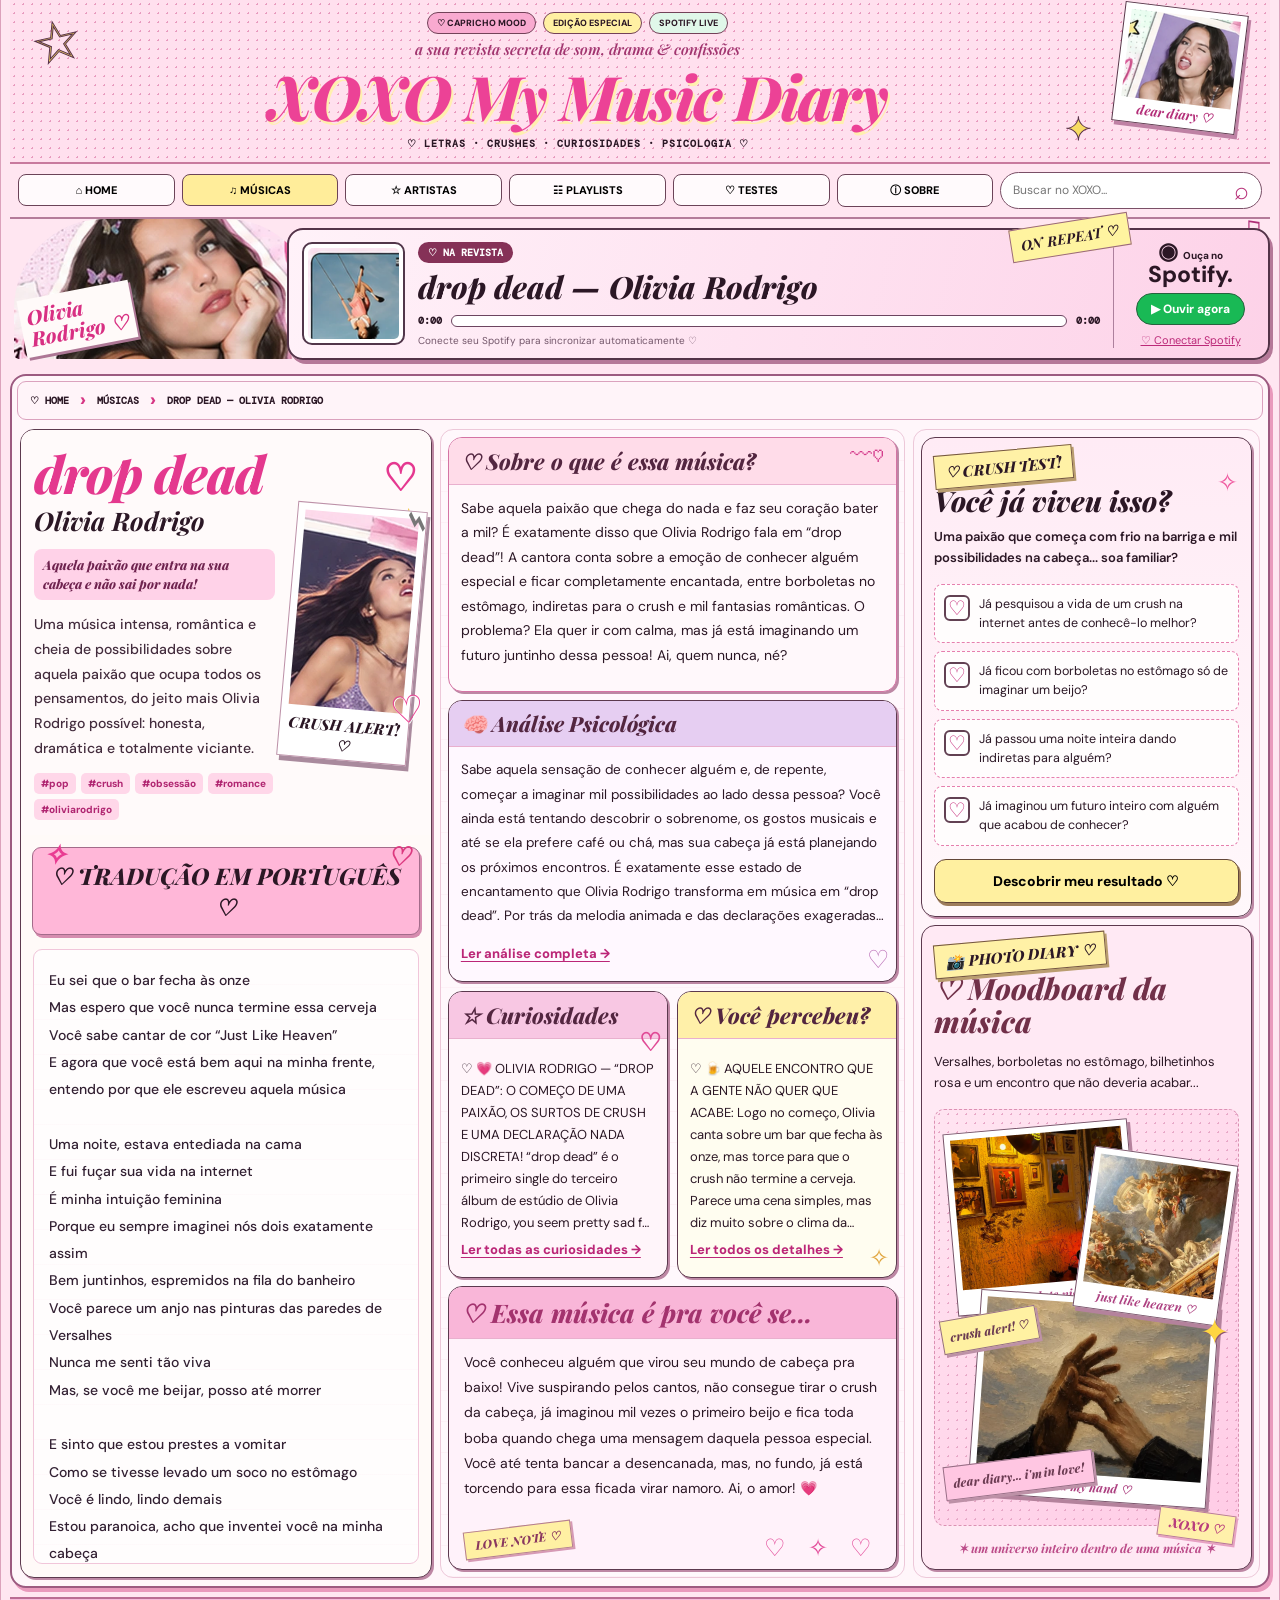
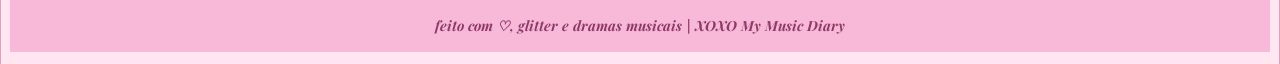
==== commit 953290d2: "Update index.html" ====
--- a/index.html
+++ b/index.html
@@ -16,17 +16,21 @@
     rel="stylesheet"
   >
 
-  <link rel="stylesheet" href="styles.css?v=xoxo-honeybee-capa-corrigida">
+  <link
+    rel="stylesheet"
+    href="styles.css?v=xoxo-maggots-edicao-04"
+  >
 
   <style>
-    /* ==========================================
+    /* =====================================
        XOXO MY MUSIC DIARY
-       ORGANIZAÇÃO DA REVISTA
-       ========================================== */
+       CONFIGURAÇÃO DA REVISTA
+       ===================================== */
 
     .middle-column .editorial-stacks {
       display: grid;
-      grid-template-columns: minmax(0, 1fr) minmax(0, 1fr);
+      grid-template-columns:
+        minmax(0,1fr) minmax(0,1fr);
       grid-template-areas:
         "psychology psychology"
         "curios percebe";
@@ -53,9 +57,9 @@
     }
 
     .middle-column .psychology #psyPreview {
+      -webkit-line-clamp: 7;
       font-size: 13.5px;
       line-height: 1.8;
-      -webkit-line-clamp: 7;
     }
 
     #vibes {
@@ -63,22 +67,22 @@
     }
 
     #articleDescription {
-      font: 500 clamp(13px, 1.1vw, 15px)/1.75
-        "DM Sans", Arial, sans-serif;
+      white-space: pre-line;
+      font: 500 clamp(13px,1.1vw,15px)/1.75
+        "DM Sans",Arial,sans-serif;
       color: #432c3d;
-      white-space: pre-line;
-    }
-
-    /* ==========================================
-       CAPA DE HONEYBEE
-       ========================================== */
+    }
+
+    /* =====================================
+       FOTOS DAS MÚSICAS
+       ===================================== */
 
     .hero-person img {
-      display: block;
       width: 100%;
       height: 100%;
+      display: block;
       object-fit: cover;
-      image-rendering: auto;
+      object-position: center;
     }
 
     .cover-wrap {
@@ -86,30 +90,16 @@
     }
 
     .cover-wrap img {
-      display: block;
       width: 100%;
       height: 100%;
+      display: block;
       object-fit: cover;
-      image-rendering: auto;
     }
 
     .crush-polaroid img {
+      width: 100%;
       display: block;
-      width: 100%;
       object-fit: cover;
-      image-rendering: auto;
-    }
-
-    body.honeybee-active .hero-person img {
-      object-position: center;
-    }
-
-    body.honeybee-active .cover-wrap img {
-      object-position: center;
-    }
-
-    body.honeybee-active .crush-polaroid img {
-      object-position: center;
     }
 
     body.honeybee-active .intro-highlight {
@@ -117,12 +107,25 @@
       color: #80512a;
     }
 
-    /* ==========================================
+    body.maggots-active .intro-highlight {
+      background: #e5d2e8;
+      color: #66365c;
+    }
+
+    body.maggots-active .translation-heading {
+      background: #e9bdd4;
+      color: #6f3052;
+    }
+
+    body.maggots-active .about-song h3 {
+      background: #e7d1e9;
+    }
+
+    /* =====================================
        LOVE LAB
-       ========================================== */
+       ===================================== */
 
     .love-lab {
-      position: relative;
       flex: 0 0 auto;
       background: #fff9fc;
       border: 2px solid #a45a87;
@@ -139,10 +142,7 @@
       position: relative;
       padding: 17px;
       background: linear-gradient(
-        120deg,
-        #efd6f3,
-        #f8d5e7,
-        #ffe3ef
+        120deg,#efd6f3,#f8d5e7,#ffe3ef
       );
       border-bottom: 1px dashed #c68da9;
     }
@@ -163,14 +163,14 @@
       border: 1px solid #81596a;
       border-radius: 4px;
       color: #713a55;
-      font: 700 10px "DM Mono", monospace;
+      font: 700 10px "DM Mono",monospace;
     }
 
     .love-lab-brand {
       margin: 13px 0 0;
       color: #a42c70;
-      font: italic 800 clamp(23px, 2.7vw, 32px)/1.2
-        "Playfair Display", Georgia, serif;
+      font: italic 800 clamp(23px,2.7vw,32px)/1.2
+        "Playfair Display",Georgia,serif;
     }
 
     .love-lab-preview {
@@ -181,34 +181,30 @@
     .love-lab-preview h3 {
       margin: 0 0 13px;
       color: #802b59;
-      font: 800 clamp(18px, 2vw, 23px)/1.4
-        "DM Sans", Arial, sans-serif;
+      font: 800 clamp(18px,2vw,23px)/1.4
+        "DM Sans",Arial,sans-serif;
     }
 
     .love-lab-preview p {
       margin: 0 0 14px;
       color: #513347;
-      font: 600 14px/1.8 "DM Sans", Arial, sans-serif;
+      font: 600 14px/1.8
+        "DM Sans",Arial,sans-serif;
     }
 
     .love-lab-read {
-      padding: 9px 0;
       border: 0;
       background: transparent;
+      padding: 9px 0;
       color: #b52a79;
-      font: 800 13px "DM Sans", Arial, sans-serif;
+      font: 800 13px "DM Sans",Arial,sans-serif;
       text-decoration: underline;
-      text-underline-offset: 4px;
       cursor: pointer;
     }
 
-    .love-lab-read:hover {
-      color: #e34298;
-    }
-
-    /* ==========================================
-       JANELA DO LOVE LAB
-       ========================================== */
+    /* =====================================
+       JANELA COMPLETA DO LOVE LAB
+       ===================================== */
 
     .love-lab-modal {
       padding: 13px 5px 18px;
@@ -218,10 +214,7 @@
       text-align: center;
       padding: 24px 18px;
       background: linear-gradient(
-        130deg,
-        #efd6f3,
-        #f7d6e8,
-        #ffe8f2
+        130deg,#efd6f3,#f7d6e8,#ffe8f2
       );
       border: 1px solid #d7a4c4;
       border-radius: 15px;
@@ -234,38 +227,38 @@
       border: 1px solid #9c6c85;
       border-radius: 30px;
       color: #79425e;
-      font: 700 11px "DM Mono", monospace;
+      font: 700 11px "DM Mono",monospace;
     }
 
     .modal-inner .love-lab-modal-title {
       margin: 17px 0 8px;
       color: #a42c70;
-      font: italic 800 clamp(27px, 4vw, 39px)/1.2
-        "Playfair Display", Georgia, serif;
+      font: italic 800 clamp(27px,4vw,39px)/1.2
+        "Playfair Display",Georgia,serif;
     }
 
     .love-lab-modal-paper {
       max-width: 760px;
       margin: 18px auto 0;
-      padding: clamp(19px, 4vw, 40px);
+      padding: clamp(19px,4vw,40px);
       background: #fffaf7;
       border: 1px solid #e1bacb;
       border-radius: 16px;
-      box-shadow: 0 4px 15px rgba(80, 30, 55, .07);
     }
 
     .love-lab-modal-paper h3 {
+      margin: 0 0 22px;
       color: #802b59;
-      font: 800 clamp(22px, 3vw, 29px)/1.4
-        "DM Sans", Arial, sans-serif;
+      font: 800 clamp(22px,3vw,29px)/1.4
+        "DM Sans",Arial,sans-serif;
     }
 
     .modal-inner .love-lab-modal-paper > p {
       max-width: 65ch;
       margin: 0 auto 23px;
       color: #3e313b;
-      font: 400 clamp(16px, 1.8vw, 18px)/1.9
-        "DM Sans", Arial, sans-serif;
+      font: 400 clamp(16px,1.8vw,18px)/1.9
+        "DM Sans",Arial,sans-serif;
     }
 
     .modal-inner .love-lab-modal-paper > p.love-lab-lead {
@@ -273,7 +266,6 @@
       background: #ffe3ef;
       border-left: 4px solid #d54e96;
       border-radius: 0 10px 10px 0;
-      color: #543349;
       font-weight: 700;
     }
 
@@ -289,12 +281,14 @@
     .love-lab-message h4 {
       margin: 0 0 11px;
       color: #852b5d;
-      font: 800 15px "DM Sans", Arial, sans-serif;
+      font: 800 15px "DM Sans",Arial,sans-serif;
     }
 
     .modal-inner .love-lab-message p {
+      margin: 0;
       color: #542c44;
-      font: 600 16px/1.85 "DM Sans", Arial, sans-serif;
+      font: 600 16px/1.85
+        "DM Sans",Arial,sans-serif;
     }
 
     .love-lab-source {
@@ -311,14 +305,16 @@
     }
 
     .love-lab-source p {
+      margin: 0;
       color: #56435e;
+      font-size: 14px;
       line-height: 1.8;
     }
 
-    /* ==========================================
+    /* =====================================
        MOODBOARD DE HONEYBEE
-       QUATRO POLAROIDS
-       ========================================== */
+       QUATRO FOTOGRAFIAS
+       ===================================== */
 
     #moodCollage.honeybee-collage {
       position: relative;
@@ -326,17 +322,12 @@
       min-height: 510px;
       max-height: none;
       overflow: hidden;
-
       background:
-        radial-gradient(#d8ad72 1px, transparent 1px),
+        radial-gradient(#d8ad72 1px,transparent 1px),
         linear-gradient(
-          145deg,
-          #fff4d7,
-          #f7d9b3 55%,
-          #f5d5e4
+          145deg,#fff4d7,#f7d9b3 55%,#f5d5e4
         );
-
-      background-size: 11px 11px, auto;
+      background-size: 11px 11px,auto;
       border: 1.5px dashed #b78b69;
     }
 
@@ -346,11 +337,10 @@
       padding: 6px 6px 23px;
       background: #fffaf2;
       border: 1px solid #8d6558;
-      box-shadow: 4px 5px rgba(101, 55, 45, .24);
+      box-shadow: 4px 5px rgba(101,55,45,.24);
     }
 
     #moodCollage.honeybee-collage .mood-shot img {
-      display: block;
       width: 100%;
       height: 100%;
       object-fit: cover;
@@ -359,7 +349,7 @@
     #moodCollage.honeybee-collage .mood-shot figcaption {
       color: #9c5b64;
       font: italic 700 12px
-        "Playfair Display", Georgia, serif;
+        "Playfair Display",Georgia,serif;
       text-align: center;
     }
 
@@ -437,10 +427,6 @@
       background: #fff2df;
     }
 
-    .moodboard-card:has(.honeybee-collage) .sticky-tag {
-      background: #ffe9aa;
-    }
-
     .moodboard-card:has(.honeybee-collage)::after {
       content: "honeybee ♡";
       background: #ffe7a0;
@@ -448,11 +434,11 @@
     }
 
     .honeybee-photo-error {
-      display: flex;
       width: 100%;
       height: 100%;
+      display: flex;
+      align-items: center;
       justify-content: center;
-      align-items: center;
       padding: 10px;
       background: #ffe9b8;
       color: #865641;
@@ -460,10 +446,6 @@
       font-size: 12px;
       font-weight: 700;
     }
-
-    /* ==========================================
-       CELULAR
-       ========================================== */
 
     @media (max-width: 700px) {
       #moodCollage.honeybee-collage {
@@ -481,1207 +463,966 @@
           "curios"
           "percebe";
       }
-
-      #moodCollage.honeybee-collage {
-        height: 540px;
-        min-height: 540px;
-      }
     }
   </style>
 </head>
 
 <body>
 
-  <div class="site">
-
-    <!-- CABEÇALHO -->
-
-    <header class="masthead">
-
-      <span class="masthead-star star-left">☆</span>
-      <span class="masthead-star star-right">✦</span>
-
-      <div class="brand-center">
-
-        <div class="top-labels">
-          <span class="pill pink">♡ CAPRICHO MOOD</span>
-          <span class="pill yellow">EDIÇÃO ESPECIAL</span>
-          <span class="pill mint">SPOTIFY LIVE</span>
+<div class="site">
+
+  <!-- CABEÇALHO DA REVISTA -->
+
+  <header class="masthead">
+
+    <span class="masthead-star star-left">☆</span>
+    <span class="masthead-star star-right">✦</span>
+
+    <div class="brand-center">
+
+      <div class="top-labels">
+        <span class="pill pink">♡ CAPRICHO MOOD</span>
+        <span class="pill yellow">EDIÇÃO ESPECIAL</span>
+        <span class="pill mint">SPOTIFY LIVE</span>
+      </div>
+
+      <p class="slogan">
+        a sua revista secreta de som, drama &amp; confissões
+      </p>
+
+      <h1>XOXO My Music Diary</h1>
+
+      <p class="subbrand">
+        ♡ LETRAS · CRUSHES · CURIOSIDADES · PSICOLOGIA ♡
+      </p>
+
+    </div>
+
+    <div class="top-polaroid">
+      <img
+        src="assets/olivia-top.webp"
+        alt="Olivia Rodrigo"
+      >
+      <span>dear diary ♡</span>
+    </div>
+
+  </header>
+
+  <!-- MENU -->
+
+  <nav class="nav">
+
+    <button class="nav-btn" data-view="home">
+      ⌂ HOME
+    </button>
+
+    <button class="nav-btn active" data-view="music">
+      ♫ MÚSICAS
+    </button>
+
+    <button class="nav-btn" data-view="artists">
+      ☆ ARTISTAS
+    </button>
+
+    <button class="nav-btn" data-view="playlists">
+      ☷ PLAYLISTS
+    </button>
+
+    <button class="nav-btn" data-view="tests">
+      ♡ TESTES
+    </button>
+
+    <button class="nav-btn" data-view="about">
+      ⓘ SOBRE
+    </button>
+
+    <div class="search-box">
+      <input
+        id="search"
+        placeholder="Buscar no XOXO..."
+        aria-label="Buscar músicas"
+      >
+      <button
+        id="searchGo"
+        type="button"
+        aria-label="Buscar"
+      >
+        ⌕
+      </button>
+    </div>
+
+  </nav>
+
+  <!-- PLAYER -->
+
+  <section class="now">
+
+    <div class="hero-person">
+      <img
+        id="heroPortrait"
+        src="assets/olivia-hero.webp"
+        alt="Foto da artista"
+      >
+
+      <div class="torn-label" id="heroArtist">
+        OLIVIA<br>RODRIGO ♡
+      </div>
+    </div>
+
+    <div class="player">
+
+      <div class="cover-wrap">
+        <img
+          id="albumCover"
+          src="assets/album-drop-dead.webp"
+          alt="Capa da música"
+        >
+      </div>
+
+      <div class="player-info">
+
+        <span class="playing" id="playingStatus">
+          ♡ NA REVISTA
+        </span>
+
+        <h2 id="playerTitle">
+          drop dead — Olivia Rodrigo
+        </h2>
+
+        <div class="seek">
+          <span id="elapsed">0:00</span>
+
+          <div class="progress">
+            <div id="progressFill"></div>
+          </div>
+
+          <span id="duration">0:00</span>
         </div>
 
-        <p class="slogan">
-          a sua revista secreta de som, drama &amp; confissões
+        <p id="syncNote">
+          Sua trilha sonora virou matéria de revista ♡
         </p>
 
-        <h1>XOXO My Music Diary</h1>
-
-        <p class="subbrand">
-          ♡ LETRAS · CRUSHES · CURIOSIDADES · PSICOLOGIA ♡
-        </p>
-
       </div>
 
-      <div class="top-polaroid">
-        <img
-          src="assets/olivia-top.webp"
-          alt="Olivia Rodrigo"
+      <div class="spotify-panel">
+
+        <strong>
+          ◉ <small>Ouça no</small><br>Spotify.
+        </strong>
+
+        <a
+          class="spotify-go"
+          id="spotifyOpen"
+          href="https://open.spotify.com/"
+          target="_blank"
+          rel="noopener noreferrer"
         >
-        <span>dear diary ♡</span>
+          ▶ Ouvir agora
+        </a>
+
+        <button
+          class="spotify-link"
+          id="connectSpotify"
+          type="button"
+        >
+          ♡ Conectar Spotify
+        </button>
+
       </div>
 
-    </header>
-
-    <!-- MENU -->
-
-    <nav class="nav">
-
-      <button class="nav-btn" data-view="home">
-        ⌂ HOME
-      </button>
-
-      <button class="nav-btn active" data-view="music">
-        ♫ MÚSICAS
-      </button>
-
-      <button class="nav-btn" data-view="artists">
-        ☆ ARTISTAS
-      </button>
-
-      <button class="nav-btn" data-view="playlists">
-        ☷ PLAYLISTS
-      </button>
-
-      <button class="nav-btn" data-view="tests">
-        ♡ TESTES
-      </button>
-
-      <button class="nav-btn" data-view="about">
-        ⓘ SOBRE
-      </button>
-
-      <div class="search-box">
-        <input
-          id="search"
-          placeholder="Buscar no XOXO..."
-          aria-label="Buscar músicas"
+    </div>
+
+    <span class="repeat-sticker">ON REPEAT ♡</span>
+    <span class="player-doodle">♫</span>
+
+  </section>
+
+  <!-- REVISTA -->
+
+  <main id="content">
+
+    <section class="feature-grid">
+
+      <div class="breadcrumb">
+        <span>♡ HOME</span>
+        <span class="crumb-separator">›</span>
+        <span>MÚSICAS</span>
+        <span class="crumb-separator">›</span>
+
+        <span id="crumbTitle">
+          DROP DEAD — OLIVIA RODRIGO
+        </span>
+      </div>
+
+      <!-- COLUNA ESQUERDA -->
+
+      <article class="article main-article">
+
+        <div class="article-intro">
+
+          <span class="intro-heart">♡</span>
+          <span class="intro-star">✦</span>
+
+          <div class="text-intro">
+
+            <h2 id="articleTitle">drop dead</h2>
+
+            <h3 id="articleArtist">
+              Olivia Rodrigo
+            </h3>
+
+            <div class="intro-highlight">
+              Aquela paixão que entra na sua cabeça
+              e não sai por nada!
+            </div>
+
+            <p id="articleDescription"></p>
+
+            <div class="hashtags">
+              <span>#pop</span>
+              <span>#crush</span>
+              <span>#obsessão</span>
+              <span>#romance</span>
+              <span>#oliviarodrigo</span>
+            </div>
+
+          </div>
+
+          <div class="crush-polaroid">
+            <span class="polaroid-clip">⌁</span>
+
+            <img
+              id="photoArtist"
+              src="assets/olivia-photo.webp"
+              alt="Foto da música"
+            >
+
+            <span>CRUSH ALERT! ♡</span>
+          </div>
+
+        </div>
+
+        <div class="translation-heading">
+          ♡ TRADUÇÃO EM PORTUGUÊS ♡
+        </div>
+
+        <div
+          class="lyrics"
+          id="lyricsText"
+        ></div>
+
+      </article>
+
+      <!-- COLUNA CENTRAL -->
+
+      <div class="middle-column">
+
+        <article class="article compact about-song">
+          <h3>♡ Sobre o que é essa música?</h3>
+          <p id="aboutText"></p>
+          <span class="card-doodle">〰♡</span>
+        </article>
+
+        <div class="editorial-stacks">
+
+          <article class="article compact psychology">
+            <h3>🧠 Análise Psicológica</h3>
+            <p id="psyPreview"></p>
+
+            <button
+              class="text-button"
+              id="readPsychology"
+              type="button"
+            >
+              Ler análise completa →
+            </button>
+          </article>
+
+          <article class="article compact curios">
+            <h3>☆ Curiosidades</h3>
+
+            <div id="curiosityPreview"></div>
+
+            <button
+              class="text-button"
+              id="allCuriosities"
+              type="button"
+            >
+              Ler todas as curiosidades →
+            </button>
+          </article>
+
+          <article class="article compact percebe">
+            <h3>♡ Você percebeu?</h3>
+
+            <div id="percebePreview"></div>
+
+            <button
+              class="text-button"
+              id="allPercebe"
+              type="button"
+            >
+              Ler todos os detalhes →
+            </button>
+          </article>
+
+        </div>
+
+        <div
+          id="vibes"
+          hidden
+          aria-hidden="true"
+        ></div>
+
+        <article class="article compact foryou">
+          <h3>♡ Essa música é pra você se...</h3>
+          <div id="forYou"></div>
+        </article>
+
+        <!-- LOVE LAB -->
+
+        <article
+          class="love-lab"
+          id="loveLab"
+          hidden
         >
 
-        <button
-          id="searchGo"
-          type="button"
-          aria-label="Buscar"
-        >
-          ⌕
-        </button>
+          <div class="love-lab-header">
+
+            <span class="love-lab-tag">
+              EDIÇÃO #01 | OS MISTÉRIOS DA PAIXÃO
+            </span>
+
+            <h2 class="love-lab-brand">
+              ♡ LOVE LAB: Experimentos do coração
+            </h2>
+
+          </div>
+
+          <div class="love-lab-preview">
+
+            <h3>
+              💘 Por que a gente não consegue
+              tirar o crush da cabeça?
+            </h3>
+
+            <p>
+              Você deita para dormir, fecha os olhos
+              e... adivinha quem aparece nos seus
+              pensamentos? Sim, aquela pessoa DE NOVO!
+              Mas será que existe uma explicação
+              científica para isso?
+            </p>
+
+            <button
+              class="love-lab-read"
+              id="readLoveLab"
+              type="button"
+            >
+              Ler matéria completa →
+            </button>
+
+          </div>
+
+        </article>
+
       </div>
 
-    </nav>
-
-    <!-- PLAYER -->
-
-    <section class="now">
-
-      <div class="hero-person">
-
-        <img
-          id="heroPortrait"
-          src="assets/olivia-hero.webp"
-          alt="Imagem da música"
-        >
-
-        <div class="torn-label" id="heroArtist">
-          OLIVIA<br>RODRIGO ♡
-        </div>
-
-      </div>
-
-      <div class="player">
-
-        <div class="cover-wrap">
-          <img
-            id="albumCover"
-            src="assets/album-drop-dead.webp"
-            alt="Capa da música"
-          >
-        </div>
-
-        <div class="player-info">
-
-          <span class="playing" id="playingStatus">
-            ♡ NA REVISTA
+      <!-- COLUNA DIREITA -->
+
+      <aside class="right-column">
+
+        <article class="article side-card lived-card">
+
+          <span class="sticky-tag">
+            ♡ CRUSH TEST!
           </span>
 
-          <h2 id="playerTitle">
-            drop dead — Olivia Rodrigo
-          </h2>
-
-          <div class="seek">
-            <span id="elapsed">0:00</span>
-
-            <div class="progress">
-              <div id="progressFill"></div>
-            </div>
-
-            <span id="duration">0:00</span>
-          </div>
-
-          <p id="syncNote">
-            Sua trilha sonora virou matéria de revista ♡
+          <span class="quiz-icon">✧</span>
+
+          <h3>Você já viveu isso?</h3>
+
+          <p id="quizIntro">
+            Uma paixão que começa com frio na barriga...
+            soa familiar?
           </p>
 
-        </div>
-
-        <div class="spotify-panel">
-
-          <strong>
-            ◉ <small>Ouça no</small><br>Spotify.
-          </strong>
-
-          <a
-            class="spotify-go"
-            id="spotifyOpen"
-            href="https://open.spotify.com/"
-            target="_blank"
-            rel="noopener noreferrer"
-          >
-            ▶ Ouvir agora
-          </a>
+          <div
+            class="lived-questions"
+            id="livedQuestions"
+          ></div>
 
           <button
-            class="spotify-link"
-            id="connectSpotify"
+            class="quiz-submit"
+            id="livedResultButton"
             type="button"
           >
-            ♡ Conectar Spotify
+            Descobrir meu resultado ♡
           </button>
 
-        </div>
+          <div
+            class="quiz-outcome"
+            id="livedOutcome"
+            aria-live="polite"
+          ></div>
+
+        </article>
+
+        <!-- MOODBOARD -->
+
+        <article class="article side-card moodboard-card">
+
+          <span class="sticky-tag">
+            📸 PHOTO DIARY ♡
+          </span>
+
+          <h3>♡ Moodboard da música</h3>
+
+          <p
+            class="mood-subtitle"
+            id="moodDescription"
+          >
+            Pequenos recortes de uma paixão
+            que parece um filme...
+          </p>
+
+          <div
+            class="mood-collage"
+            id="moodCollage"
+          >
+
+            <figure class="mood-shot shot-one">
+
+              <img
+                src="assets/mood-bar.webp"
+                alt="Primeira foto do moodboard"
+              >
+
+              <figcaption>
+                11 PM · date night ♡
+              </figcaption>
+
+            </figure>
+
+            <figure class="mood-shot shot-two">
+
+              <img
+                src="assets/mood-versailles.webp"
+                alt="Segunda foto do moodboard"
+              >
+
+              <figcaption>
+                just like heaven ♡
+              </figcaption>
+
+            </figure>
+
+            <figure class="mood-shot shot-three">
+
+              <img
+                src="assets/mood-hands.webp"
+                alt="Terceira foto do moodboard"
+              >
+
+              <figcaption>
+                hold my hand ♡
+              </figcaption>
+
+            </figure>
+
+            <div class="mood-note note-one">
+              crush alert! ♡
+            </div>
+
+            <div class="mood-note note-two">
+              dear diary... i'm in love!
+            </div>
+
+            <span class="collage-star">✦</span>
+
+          </div>
+
+          <p class="mood-footer">
+            ✶ um universo inteiro dentro
+            de uma música ✶
+          </p>
+
+        </article>
+
+      </aside>
+
+    </section>
+
+  </main>
+
+  <footer>
+    feito com ♡, glitter e dramas musicais
+    | XOXO My Music Diary
+  </footer>
+
+</div>
+
+<!-- JANELA DAS MATÉRIAS -->
+
+<div
+  class="modal hidden"
+  id="modal"
+  role="dialog"
+  aria-modal="true"
+  aria-label="Detalhes"
+>
+  <div class="modal-inner">
+
+    <button
+      class="close-modal"
+      id="closeModal"
+      type="button"
+      aria-label="Fechar"
+    >
+      ✕
+    </button>
+
+    <div id="modalBody"></div>
+  </div>
+</div>
+
+<!-- LOVE LAB DE STUPID SONG -->
+
+<template id="loveLabFullArticle">
+
+  <article class="love-lab-modal">
+
+    <div class="love-lab-modal-header">
+
+      <span class="love-lab-modal-tag">
+        EDIÇÃO #01 | OS MISTÉRIOS DA PAIXÃO
+      </span>
+
+      <h2 class="love-lab-modal-title">
+        ♡ LOVE LAB: Experimentos do coração
+      </h2>
+
+    </div>
+
+    <div class="love-lab-modal-paper">
+
+      <h3>
+        💘 Por que a gente não consegue
+        tirar o crush da cabeça?
+      </h3>
+
+      <p class="love-lab-lead">
+        Você deita para dormir, fecha os olhos e...
+        adivinha quem aparece nos seus pensamentos?
+        Sim, aquela pessoa DE NOVO! Mas será que
+        existe uma explicação científica para isso?
+      </p>
+
+      <p>
+        Em <em>stupid song</em>, Olivia Rodrigo conta
+        que passa as madrugadas sonhando com alguém
+        e sente uma paixão tão intensa que parece
+        estar perdendo o controle dos próprios
+        pensamentos. E a ciência já investigou
+        algo muito parecido!
+      </p>
+
+      <p>
+        Em 2005, pesquisadores liderados por Arthur Aron
+        e Helen Fisher analisaram o cérebro de pessoas
+        intensamente apaixonadas. Ao observarem fotografias
+        de quem amavam, os participantes apresentaram
+        atividade em regiões relacionadas à motivação
+        e à recompensa, incluindo áreas associadas
+        à dopamina.
+      </p>
+
+      <p>
+        Isso ajuda a explicar por que uma pessoa apaixonada
+        pode concentrar tanta atenção em alguém.
+        O cérebro passa a atribuir um valor especial
+        àquela pessoa, e até pequenas interações
+        podem ganhar uma importância enorme.
+      </p>
+
+      <p>
+        Os pensamentos recorrentes sobre a pessoa amada
+        também são características estudadas nas
+        fases iniciais da paixão.
+      </p>
+
+      <div class="love-lab-message">
+
+        <h4>💌 O RECADO DO LOVE LAB:</h4>
+
+        <p>
+          Sentir borboletas no estômago é uma delícia,
+          mas intensidade não é sinônimo de reciprocidade!
+          Seu cérebro pode estar completamente encantado
+          por alguém antes mesmo de você descobrir
+          se o sentimento é correspondido.
+        </p>
 
       </div>
 
-      <span class="repeat-sticker">
-        ON REPEAT ♡
-      </span>
-
-      <span class="player-doodle">
-        ♫
-      </span>
-
-    </section>
-
-    <!-- CONTEÚDO -->
-
-    <main id="content">
-
-      <section class="feature-grid">
-
-        <div class="breadcrumb">
-          <span>♡ HOME</span>
-          <span class="crumb-separator">›</span>
-          <span>MÚSICAS</span>
-          <span class="crumb-separator">›</span>
-
-          <span id="crumbTitle">
-            DROP DEAD — OLIVIA RODRIGO
-          </span>
-        </div>
-
-        <!-- COLUNA ESQUERDA -->
-
-        <article class="article main-article">
-
-          <div class="article-intro">
-
-            <span class="intro-heart">♡</span>
-            <span class="intro-star">✦</span>
-
-            <div class="text-intro">
-
-              <h2 id="articleTitle">
-                drop dead
-              </h2>
-
-              <h3 id="articleArtist">
-                Olivia Rodrigo
-              </h3>
-
-              <div class="intro-highlight">
-                Aquela paixão que entra na sua cabeça
-                e não sai por nada!
-              </div>
-
-              <p id="articleDescription"></p>
-
-              <div class="hashtags">
-                <span>#pop</span>
-                <span>#crush</span>
-                <span>#obsessão</span>
-                <span>#romance</span>
-                <span>#oliviarodrigo</span>
-              </div>
-
-            </div>
-
-            <!-- POLAROID -->
-
-            <div class="crush-polaroid">
-
-              <span class="polaroid-clip">⌁</span>
-
-              <img
-                id="photoArtist"
-                src="assets/olivia-photo.webp"
-                alt="Foto da música"
-              >
-
-              <span>CRUSH ALERT! ♡</span>
-
-            </div>
-
-          </div>
-
-          <!-- TRADUÇÃO -->
-
-          <div class="translation-heading">
-            ♡ TRADUÇÃO EM PORTUGUÊS ♡
-          </div>
-
-          <div
-            class="lyrics"
-            id="lyricsText"
-          ></div>
-
-        </article>
-
-        <!-- COLUNA CENTRAL -->
-
-        <div class="middle-column">
-
-          <article class="article compact about-song">
-
-            <h3>
-              ♡ Sobre o que é essa música?
-            </h3>
-
-            <p id="aboutText"></p>
-
-            <span class="card-doodle">
-              〰♡
-            </span>
-
-          </article>
-
-          <div class="editorial-stacks">
-
-            <!-- ANÁLISE PSICOLÓGICA -->
-
-            <article class="article compact psychology">
-
-              <h3>🧠 Análise Psicológica</h3>
-
-              <p id="psyPreview"></p>
-
-              <button
-                class="text-button"
-                id="readPsychology"
-                type="button"
-              >
-                Ler análise completa →
-              </button>
-
-            </article>
-
-            <!-- CURIOSIDADES -->
-
-            <article class="article compact curios">
-
-              <h3>☆ Curiosidades</h3>
-
-              <div id="curiosityPreview"></div>
-
-              <button
-                class="text-button"
-                id="allCuriosities"
-                type="button"
-              >
-                Ler todas as curiosidades →
-              </button>
-
-            </article>
-
-            <!-- VOCÊ PERCEBEU -->
-
-            <article class="article compact percebe">
-
-              <h3>♡ Você percebeu?</h3>
-
-              <div id="percebePreview"></div>
-
-              <button
-                class="text-button"
-                id="allPercebe"
-                type="button"
-              >
-                Ler todos os detalhes →
-              </button>
-
-            </article>
-
-          </div>
-
-          <div
-            id="vibes"
-            hidden
-            aria-hidden="true"
-          ></div>
-
-          <!-- ESSA MÚSICA É PRA VOCÊ SE -->
-
-          <article class="article compact foryou">
-
-            <h3>
-              ♡ Essa música é pra você se...
-            </h3>
-
-            <div id="forYou"></div>
-
-          </article>
-
-          <!-- LOVE LAB -->
-
-          <article
-            class="love-lab"
-            id="loveLab"
-            hidden
-          >
-
-            <div class="love-lab-header">
-
-              <span class="love-lab-tag">
-                EDIÇÃO #01 | OS MISTÉRIOS DA PAIXÃO
-              </span>
-
-              <h2 class="love-lab-brand">
-                ♡ LOVE LAB: Experimentos do coração
-              </h2>
-
-            </div>
-
-            <div class="love-lab-preview">
-
-              <h3>
-                💘 Por que a gente não consegue tirar
-                o crush da cabeça?
-              </h3>
-
-              <p>
-                Você deita para dormir, fecha os olhos
-                e... adivinha quem aparece nos seus
-                pensamentos? Sim, aquela pessoa DE NOVO!
-                Mas será que existe uma explicação
-                científica para isso?
-              </p>
-
-              <button
-                class="love-lab-read"
-                id="readLoveLab"
-                type="button"
-                aria-haspopup="dialog"
-              >
-                Ler matéria completa →
-              </button>
-
-            </div>
-
-          </article>
-
-        </div>
-
-        <!-- COLUNA DIREITA -->
-
-        <aside class="right-column">
-
-          <!-- CRUSH TEST -->
-
-          <article class="article side-card lived-card">
-
-            <span class="sticky-tag">
-              ♡ CRUSH TEST!
-            </span>
-
-            <span class="quiz-icon">✧</span>
-
-            <h3>Você já viveu isso?</h3>
-
-            <p id="quizIntro">
-              Uma paixão que começa com frio na barriga...
-              soa familiar?
-            </p>
-
-            <div
-              class="lived-questions"
-              id="livedQuestions"
-            ></div>
-
-            <button
-              class="quiz-submit"
-              id="livedResultButton"
-              type="button"
-            >
-              Descobrir meu resultado ♡
-            </button>
-
-            <div
-              class="quiz-outcome"
-              id="livedOutcome"
-              aria-live="polite"
-            ></div>
-
-          </article>
-
-          <!-- MOODBOARD -->
-
-          <article class="article side-card moodboard-card">
-
-            <span class="sticky-tag">
-              📸 PHOTO DIARY ♡
-            </span>
-
-            <h3>
-              ♡ Moodboard da música
-            </h3>
-
-            <p
-              class="mood-subtitle"
-              id="moodDescription"
-            >
-              Pequenos recortes de uma paixão
-              que parece um filme...
-            </p>
-
-            <div
-              class="mood-collage"
-              id="moodCollage"
-            >
-
-              <figure class="mood-shot shot-one">
-
-                <img
-                  src="assets/mood-bar.webp"
-                  alt="Primeira imagem do moodboard"
-                >
-
-                <figcaption>
-                  11 PM · date night ♡
-                </figcaption>
-
-              </figure>
-
-              <figure class="mood-shot shot-two">
-
-                <img
-                  src="assets/mood-versailles.webp"
-                  alt="Segunda imagem do moodboard"
-                >
-
-                <figcaption>
-                  just like heaven ♡
-                </figcaption>
-
-              </figure>
-
-              <figure class="mood-shot shot-three">
-
-                <img
-                  src="assets/mood-hands.webp"
-                  alt="Terceira imagem do moodboard"
-                >
-
-                <figcaption>
-                  hold my hand ♡
-                </figcaption>
-
-              </figure>
-
-              <div class="mood-note note-one">
-                crush alert! ♡
-              </div>
-
-              <div class="mood-note note-two">
-                dear diary... i'm in love!
-              </div>
-
-              <span class="collage-star">
-                ✦
-              </span>
-
-            </div>
-
-            <p class="mood-footer">
-              ✶ um universo inteiro dentro de uma música ✶
-            </p>
-
-          </article>
-
-        </aside>
-
-      </section>
-
-    </main>
-
-    <!-- RODAPÉ -->
-
-    <footer>
-      feito com ♡, glitter e dramas musicais
-      | XOXO My Music Diary
-    </footer>
-
-  </div>
-
-  <!-- JANELAS DA REVISTA -->
-
-  <div
-    class="modal hidden"
-    id="modal"
-    role="dialog"
-    aria-modal="true"
-    aria-label="Detalhes"
-  >
-
-    <div class="modal-inner">
-
-      <button
-        class="close-modal"
-        id="closeModal"
-        type="button"
-        aria-label="Fechar"
-      >
-        ✕
-      </button>
-
-      <div id="modalBody"></div>
+      <div class="love-lab-source">
+
+        <strong>🔬 CIÊNCIA POR TRÁS DO CRUSH:</strong>
+
+        <p>
+          Aron e colaboradores (2005).
+          <em>
+            Reward, Motivation, and Emotion Systems
+            Associated With Early-Stage Intense Romantic Love.
+          </em>
+        </p>
+
+      </div>
 
     </div>
 
-  </div>
-
-  <!-- LOVE LAB ORIGINAL DE STUPID SONG -->
-
-  <template id="loveLabFullArticle">
-
-    <article class="love-lab-modal">
-
-      <div class="love-lab-modal-header">
-
-        <span class="love-lab-modal-tag">
-          EDIÇÃO #01 | OS MISTÉRIOS DA PAIXÃO
-        </span>
-
-        <h2 class="love-lab-modal-title">
-          ♡ LOVE LAB: Experimentos do coração
-        </h2>
-
-      </div>
-
-      <div class="love-lab-modal-paper">
-
-        <h3>
-          💘 Por que a gente não consegue tirar
-          o crush da cabeça?
-        </h3>
-
-        <p class="love-lab-lead">
-          Você deita para dormir, fecha os olhos
-          e... adivinha quem aparece nos seus
-          pensamentos? Sim, aquela pessoa DE NOVO!
-          Mas será que existe uma explicação
-          científica para isso?
-        </p>
-
-        <p>
-          Em <em>stupid song</em>, Olivia Rodrigo
-          conta que passa as madrugadas sonhando
-          com alguém e sente uma paixão tão intensa
-          que parece estar perdendo o controle
-          dos próprios pensamentos.
-        </p>
-
-        <p>
-          Em 2005, pesquisadores liderados por
-          Arthur Aron e Helen Fisher analisaram
-          o cérebro de pessoas intensamente
-          apaixonadas. Ao observarem fotografias
-          de quem amavam, os participantes
-          apresentaram atividade em regiões
-          relacionadas à motivação e à recompensa,
-          incluindo áreas associadas à dopamina.
-        </p>
-
-        <p>
-          Isso ajuda a explicar por que uma pessoa
-          apaixonada pode concentrar tanta atenção
-          em alguém. O cérebro passa a atribuir
-          um valor especial àquela pessoa.
-        </p>
-
-        <p>
-          Os pensamentos recorrentes sobre
-          a pessoa amada também são características
-          estudadas nas fases iniciais da paixão.
-        </p>
-
-        <div class="love-lab-message">
-
-          <h4>
-            💌 O RECADO DO LOVE LAB:
-          </h4>
-
-          <p>
-            Sentir borboletas no estômago é uma
-            delícia, mas intensidade não é sinônimo
-            de reciprocidade! Seu cérebro pode estar
-            completamente encantado por alguém
-            antes mesmo de você descobrir se
-            o sentimento é correspondido.
-          </p>
-
-        </div>
-
-        <div class="love-lab-source">
-
-          <strong>
-            🔬 CIÊNCIA POR TRÁS DO CRUSH:
-          </strong>
-
-          <p>
-            Aron e colaboradores (2005).
-            <em>
-              Reward, Motivation, and Emotion Systems
-              Associated With Early-Stage Intense
-              Romantic Love.
-            </em>
-          </p>
-
-        </div>
-
-      </div>
-
-    </article>
-
-  </template>
-
-  <!-- SPOTIFY ORIGINAL -->
-
-  <script src="app.js" defer></script>
-
-  <!-- CONTEÚDO DE HONEYBEE -->
-
-  <script src="honeybee.js" defer></script>
-
-  <!-- CONTROLE VISUAL DA REVISTA -->
-
-  <script>
-    document.addEventListener("DOMContentLoaded", () => {
-      "use strict";
-
-      const title =
-        document.querySelector("#articleTitle");
-
-      const artist =
-        document.querySelector("#articleArtist");
-
-      const description =
-        document.querySelector("#articleDescription");
-
-      const aboutText =
-        document.querySelector("#aboutText");
-
-      const highlight =
-        document.querySelector(".intro-highlight");
-
-      const lab =
-        document.querySelector("#loveLab");
-
-      const labButton =
-        document.querySelector("#readLoveLab");
-
-      const labTemplate =
-        document.querySelector("#loveLabFullArticle");
-
-      const modal =
-        document.querySelector("#modal");
-
-      const modalBody =
-        document.querySelector("#modalBody");
-
-      const collage =
-        document.querySelector("#moodCollage");
-
-      const moodDescription =
-        document.querySelector("#moodDescription");
-
-      const heroPortrait =
-        document.querySelector("#heroPortrait");
-
-      const albumCover =
-        document.querySelector("#albumCover");
-
-      const photoArtist =
-        document.querySelector("#photoArtist");
-
-      if (!title || !artist) {
-        return;
+  </article>
+
+</template>
+
+<!-- ARQUIVOS ORIGINAIS -->
+
+<script src="app.js" defer></script>
+<script src="honeybee.js" defer></script>
+
+<!-- NOVA MÚSICA -->
+
+<script src="maggots.js" defer></script>
+
+<!-- CONTROLE DAS CAPAS, MATÉRIAS E MOODBOARD -->
+
+<script>
+document.addEventListener("DOMContentLoaded", () => {
+  "use strict";
+
+  const title = document.querySelector("#articleTitle");
+  const artist = document.querySelector("#articleArtist");
+
+  const description =
+    document.querySelector("#articleDescription");
+
+  const aboutText =
+    document.querySelector("#aboutText");
+
+  const highlight =
+    document.querySelector(".intro-highlight");
+
+  const lab =
+    document.querySelector("#loveLab");
+
+  const labButton =
+    document.querySelector("#readLoveLab");
+
+  const labTemplate =
+    document.querySelector("#loveLabFullArticle");
+
+  const modal =
+    document.querySelector("#modal");
+
+  const modalBody =
+    document.querySelector("#modalBody");
+
+  const collage =
+    document.querySelector("#moodCollage");
+
+  const moodDescription =
+    document.querySelector("#moodDescription");
+
+  const heroPortrait =
+    document.querySelector("#heroPortrait");
+
+  const albumCover =
+    document.querySelector("#albumCover");
+
+  const photoArtist =
+    document.querySelector("#photoArtist");
+
+  if (!title || !artist) return;
+
+  /* CAPAS DAS EDIÇÕES ANTERIORES */
+
+  const honeybeeCover =
+    "assets/honeybee-capa.jpg";
+
+  const stupidCover =
+    "assets/stupid-song-cover.png";
+
+  const aboutDropDead =
+    "Sabe aquela paixão que chega do nada e faz seu coração bater a mil? É exatamente disso que Olivia Rodrigo fala em “drop dead”! A cantora conta sobre a emoção de conhecer alguém especial e ficar completamente encantada, entre borboletas no estômago, indiretas para o crush e mil fantasias românticas. O problema? Ela quer ir com calma, mas já está imaginando um futuro juntinho dessa pessoa! Ai, quem nunca, né?";
+
+  const introStupid =
+    "Nova York, madrugadas sem dormir e um crush que simplesmente não sai da cabeça. Em “stupid song”, Olivia Rodrigo transforma uma paixão completamente fora de controle em uma declaração cheia de exageros, drama e sentimentos à flor da pele.\n\nEntre pensamentos insistentes e um coração acelerado, fica a pergunta: como saber se é amor ou se estamos apaixonadas pela ideia de alguém? 💌";
+
+  const originalCollage =
+    collage ? collage.innerHTML : "";
+
+  const originalMoodText =
+    moodDescription ? moodDescription.textContent : "";
+
+  const originalHighlight =
+    highlight ? highlight.textContent : "";
+
+  let honeybeeMounted = false;
+  let previousSong = "";
+
+  /* QUATRO FOTOS DE HONEYBEE */
+
+  const honeybeePhotos = [
+    {
+      src: "assets/honeybee-encontro.jpg",
+      caption: "sweet love ♡"
+    },
+    {
+      src: "assets/honeybee-cartas.jpg",
+      caption: "love letters ♡"
+    },
+    {
+      src: "assets/honeybee-toque.jpg",
+      caption: "you are here ♡"
+    },
+    {
+      src: "assets/honeybee-abelha.jpg",
+      caption: "my honeybee ♡"
+    }
+  ];
+
+  function isSong(name) {
+    return title.textContent.trim().toLowerCase() === name &&
+      artist.textContent.toLowerCase().includes("olivia rodrigo");
+  }
+
+  function setImage(image, src) {
+    if (!image) return;
+
+    if (image.getAttribute("src") !== src) {
+      image.src = src;
+    }
+  }
+
+  /* FOTOS DO TOPO */
+
+  function updateCovers() {
+    const honeybee = isSong("honeybee");
+    const stupid = isSong("stupid song");
+    const maggots = isSong("maggots for brains");
+
+    document.body.classList.toggle(
+      "honeybee-active",
+      honeybee
+    );
+
+    document.body.classList.toggle(
+      "maggots-active",
+      maggots
+    );
+
+    if (honeybee) {
+      [heroPortrait, albumCover, photoArtist]
+        .forEach(img => setImage(img, honeybeeCover));
+    }
+
+    if (stupid) {
+      [heroPortrait, albumCover, photoArtist]
+        .forEach(img => setImage(img, stupidCover));
+    }
+
+    // Em maggots, o app.js usa a foto
+    // provisória cadastrada no maggots.js.
+    if (maggots) {
+      const cover = "assets/olivia-photo.webp";
+
+      [heroPortrait, albumCover, photoArtist]
+        .forEach(img => setImage(img, cover));
+    }
+  }
+
+  /* CRIA AS POLAROIDS DO MOODBOARD */
+
+  function createPolaroid(photo, index) {
+    const figure = document.createElement("figure");
+
+    const positions = [
+      "shot-one",
+      "shot-two",
+      "shot-three",
+      "shot-four"
+    ];
+
+    figure.className =
+      "mood-shot " + positions[index];
+
+    const image = document.createElement("img");
+
+    image.src = photo.src;
+    image.alt = "Moodboard honeybee: " + photo.caption;
+    image.loading = "lazy";
+
+    image.addEventListener("error", () => {
+      const warning = document.createElement("div");
+
+      warning.className = "honeybee-photo-error";
+      warning.textContent =
+        "🐝 Confira " +
+        photo.src.split("/").pop() +
+        " na pasta assets.";
+
+      if (image.parentNode) image.replaceWith(warning);
+    }, { once: true });
+
+    const caption = document.createElement("figcaption");
+    caption.textContent = photo.caption;
+
+    figure.append(image, caption);
+
+    return figure;
+  }
+
+  function showHoneybeeMoodboard() {
+    if (!collage || honeybeeMounted) return;
+
+    honeybeeMounted = true;
+    collage.classList.add("honeybee-collage");
+
+    collage.querySelectorAll(".mood-shot")
+      .forEach(figure => figure.remove());
+
+    honeybeePhotos.forEach((photo, index) => {
+      collage.appendChild(createPolaroid(photo, index));
+    });
+
+    const notes = collage.querySelectorAll(".mood-note");
+
+    if (notes[0]) notes[0].textContent = "sweet love ♡";
+    if (notes[1]) notes[1].textContent = "dear diary... ♡";
+
+    if (moodDescription) {
+      moodDescription.textContent =
+        "Um amor doce e acolhedor: encontros à noite, cartas apaixonadas, carinho e uma abelhinha dourada. 🐝💛";
+    }
+  }
+
+  function restoreMoodboard() {
+    if (!collage || !honeybeeMounted) return;
+
+    honeybeeMounted = false;
+    collage.classList.remove("honeybee-collage");
+
+    collage.innerHTML = originalCollage;
+
+    if (moodDescription) {
+      moodDescription.textContent = originalMoodText;
+    }
+
+    /*
+      Ao trocar de música, pede ao app.js
+      que mostre as fotos da nova edição.
+    */
+    if (typeof renderMoodboard === "function") {
+      renderMoodboard();
+    }
+  }
+
+  /* TEXTOS E APARÊNCIA */
+
+  function updateEditorial() {
+    const drop = isSong("drop dead");
+    const stupid = isSong("stupid song");
+    const honeybee = isSong("honeybee");
+    const maggots = isSong("maggots for brains");
+
+    if (drop && aboutText &&
+        aboutText.textContent !== aboutDropDead) {
+      aboutText.textContent = aboutDropDead;
+    }
+
+    if (stupid && description &&
+        description.textContent !== introStupid) {
+      description.textContent = introStupid;
+    }
+
+    if (highlight) {
+      if (honeybee) {
+        highlight.textContent =
+          "CRUSH ALERT! ♡ Quando amar também dá um friozinho na barriga!";
+      } else if (maggots) {
+        highlight.textContent =
+          "CRUSH ALERT! ♡ Saudade nível apocalipse emocional!";
+      } else if (previousSong === "honeybee" ||
+                 previousSong === "maggots for brains") {
+        highlight.textContent = originalHighlight;
       }
-
-      /* ====================================
-         CAPAS DAS MÚSICAS
-
-         NOME CORRIGIDO DE HONEYBEE:
-         honeybee-capa.jpg
-         ==================================== */
-
-      const honeybeeCover =
-        "assets/honeybee-capa.jpg";
-
-      const stupidCover =
-        "assets/stupid-song-cover.png";
-
-      /* ====================================
-         TEXTOS EDITORIAIS
-         ==================================== */
-
-      const aboutDropDead =
-        "Sabe aquela paixão que chega do nada e faz seu coração bater a mil? É exatamente disso que Olivia Rodrigo fala em “drop dead”! A cantora conta sobre a emoção de conhecer alguém especial e ficar completamente encantada, entre borboletas no estômago, indiretas para o crush e mil fantasias românticas. O problema? Ela quer ir com calma, mas já está imaginando um futuro juntinho dessa pessoa! Ai, quem nunca, né?";
-
-      const introStupid =
-        "Nova York, madrugadas sem dormir e um crush que simplesmente não sai da cabeça. Em “stupid song”, Olivia Rodrigo transforma uma paixão completamente fora de controle em uma declaração cheia de exageros, drama e sentimentos à flor da pele.\n\nEntre pensamentos insistentes e um coração acelerado, fica a pergunta: como saber se é amor ou se estamos apaixonadas pela ideia de alguém? 💌";
-
-      const originalCollage =
-        collage ? collage.innerHTML : "";
-
-      const originalMoodText =
-        moodDescription ? moodDescription.textContent : "";
-
-      const originalHighlight =
-        highlight ? highlight.textContent : "";
-
-      let honeybeeMounted = false;
-      let previousWasHoneybee = false;
-
-      /* ====================================
-         QUATRO FOTOS DO MOODBOARD
-         ==================================== */
-
-      const honeybeePhotos = [
-        {
-          src: "assets/honeybee-encontro.jpg",
-          caption: "sweet love ♡"
-        },
-        {
-          src: "assets/honeybee-cartas.jpg",
-          caption: "love letters ♡"
-        },
-        {
-          src: "assets/honeybee-toque.jpg",
-          caption: "you are here ♡"
-        },
-        {
-          src: "assets/honeybee-abelha.jpg",
-          caption: "my honeybee ♡"
-        }
-      ];
-
-      /* ====================================
-         IDENTIFICA A MÚSICA SELECIONADA
-         ==================================== */
-
-      function isSong(name) {
-        return (
-          title.textContent.trim().toLowerCase() === name &&
-          artist.textContent
-            .trim()
-            .toLowerCase()
-            .includes("olivia rodrigo")
-        );
-      }
-
-      function setImage(image, file) {
-        if (!image) return;
-
-        if (image.getAttribute("src") !== file) {
-          image.setAttribute("src", file);
-        }
-      }
-
-      /* ====================================
-         CORREÇÃO PRINCIPAL:
-
-         HONEYBEE USA A MESMA CAPA
-         NAS TRÊS POSIÇÕES.
-         ==================================== */
-
-      function updateCoverPhotos() {
-
-        const honeybee = isSong("honeybee");
-        const stupid = isSong("stupid song");
-
-        document.body.classList.toggle(
-          "honeybee-active",
-          honeybee
-        );
-
-        if (honeybee) {
-
-          setImage(
-            heroPortrait,
-            honeybeeCover
-          );
-
-          setImage(
-            albumCover,
-            honeybeeCover
-          );
-
-          setImage(
-            photoArtist,
-            honeybeeCover
-          );
-
-        } else if (stupid) {
-
-          setImage(
-            heroPortrait,
-            stupidCover
-          );
-
-          setImage(
-            albumCover,
-            stupidCover
-          );
-
-          setImage(
-            photoArtist,
-            stupidCover
-          );
-
-        }
-
-        /*
-          DROP DEAD CONTINUA COM
-          AS IMAGENS ORIGINAIS DO APP.JS.
-        */
-      }
-
-      /* ====================================
-         CRIA POLAROID DO MOODBOARD
-         ==================================== */
-
-      function createPolaroid(photo, index) {
-
-        const figure =
-          document.createElement("figure");
-
-        const positions = [
-          "shot-one",
-          "shot-two",
-          "shot-three",
-          "shot-four"
-        ];
-
-        figure.className =
-          "mood-shot " + positions[index];
-
-        const image =
-          document.createElement("img");
-
-        image.src = photo.src;
-        image.alt = "Moodboard honeybee: " + photo.caption;
-        image.loading = "lazy";
-
-        image.addEventListener(
-          "error",
-          () => {
-
-            const warning =
-              document.createElement("div");
-
-            warning.className =
-              "honeybee-photo-error";
-
-            warning.textContent =
-              "🐝 Confira " +
-              photo.src.split("/").pop() +
-              " na pasta assets.";
-
-            if (image.parentNode) {
-              image.replaceWith(warning);
-            }
-
-          },
-          { once: true }
-        );
-
-        const caption =
-          document.createElement("figcaption");
-
-        caption.textContent =
-          photo.caption;
-
-        figure.append(image, caption);
-
-        return figure;
-      }
-
-      /* ====================================
-         MOODBOARD DE HONEYBEE
-         ==================================== */
-
-      function showHoneybeeMoodboard() {
-
-        if (!collage || honeybeeMounted) {
-          return;
-        }
-
-        honeybeeMounted = true;
-
-        collage.classList.add(
-          "honeybee-collage"
-        );
-
-        collage
-          .querySelectorAll(".mood-shot")
-          .forEach(photo => photo.remove());
-
-        honeybeePhotos.forEach((photo, index) => {
-
-          collage.appendChild(
-            createPolaroid(photo, index)
-          );
-
-        });
-
-        const notes =
-          collage.querySelectorAll(".mood-note");
-
-        if (notes[0]) {
-          notes[0].textContent = "sweet love ♡";
-        }
-
-        if (notes[1]) {
-          notes[1].textContent = "dear diary... ♡";
-        }
-
-        if (moodDescription) {
-          moodDescription.textContent =
-            "Um amor doce e acolhedor: encontros à noite, cartas apaixonadas, carinho e uma abelhinha dourada. 🐝💛";
-        }
-
-      }
-
-      /* ====================================
-         MOODBOARD DAS OUTRAS MÚSICAS
-         ==================================== */
-
-      function restoreMoodboard() {
-
-        if (!collage || !honeybeeMounted) {
-          return;
-        }
-
-        honeybeeMounted = false;
-
-        collage.classList.remove(
-          "honeybee-collage"
-        );
-
-        collage.innerHTML =
-          originalCollage;
-
-        if (moodDescription) {
-          moodDescription.textContent =
-            originalMoodText;
-        }
-
-        if (typeof renderMoodboard === "function") {
-          renderMoodboard();
-        }
-
-      }
-
-      /* ====================================
-         MATÉRIAS E FOTOS
-         ==================================== */
-
-      function updateEditorial() {
-
-        const drop =
-          isSong("drop dead");
-
-        const stupid =
-          isSong("stupid song");
-
-        const honeybee =
-          isSong("honeybee");
-
-        if (
-          drop &&
-          aboutText &&
-          aboutText.textContent !== aboutDropDead
-        ) {
-
-          aboutText.textContent =
-            aboutDropDead;
-
-        }
-
-        if (
-          stupid &&
-          description &&
-          description.textContent !== introStupid
-        ) {
-
-          description.textContent =
-            introStupid;
-
-        }
-
-        /* CHAMADA DE HONEYBEE */
-
-        if (highlight) {
-
-          if (honeybee) {
-
-            const honeyText =
-              "CRUSH ALERT! ♡ Quando amar também dá um friozinho na barriga!";
-
-            if (highlight.textContent !== honeyText) {
-              highlight.textContent =
-                honeyText;
-            }
-
-          } else if (previousWasHoneybee) {
-
-            highlight.textContent =
-              originalHighlight;
-
-          }
-
-        }
-
-        previousWasHoneybee =
-          honeybee;
-
-        /* LOVE LAB */
-
-        if (lab && !honeybee) {
-          lab.hidden = !stupid;
-        }
-
-        /* MOODBOARD */
-
-        if (honeybee) {
-
-          showHoneybeeMoodboard();
-
-        } else {
-
-          restoreMoodboard();
-
-        }
-
-        /* FOTOS DO TOPO */
-
-        updateCoverPhotos();
-      }
-
-      /* ====================================
-         ABRIR LOVE LAB
-         ==================================== */
-
-      if (
-        labButton &&
-        labTemplate &&
-        modal &&
-        modalBody
-      ) {
-
-        labButton.addEventListener(
-          "click",
-          () => {
-
-            modalBody.innerHTML =
-              labTemplate.innerHTML;
-
-            modal.classList.remove(
-              "hidden"
-            );
-
-            document.body.style.overflow =
-              "hidden";
-
-            const scroller =
-              modal.querySelector(".modal-inner");
-
-            if (scroller) {
-              scroller.scrollTop = 0;
-            }
-
-            const closeButton =
-              document.querySelector("#closeModal");
-
-            if (closeButton) {
-              closeButton.focus();
-            }
-
-          }
-        );
-
-      }
-
-      /* ====================================
-         OBSERVA A TROCA DE MÚSICAS
-         ==================================== */
-
-      const songObserver =
-        new MutationObserver(updateEditorial);
-
-      [title, artist].forEach(element => {
-
-        songObserver.observe(element, {
-          childList: true,
-          subtree: true,
-          characterData: true
-        });
-
+    }
+
+    previousSong = title.textContent.trim().toLowerCase();
+
+    /*
+      honeybee.js e maggots.js controlam
+      suas próprias matérias do LOVE LAB.
+    */
+    if (lab && !honeybee && !maggots) {
+      lab.hidden = !stupid;
+    }
+
+    if (honeybee) {
+      showHoneybeeMoodboard();
+    } else {
+      restoreMoodboard();
+    }
+
+    updateCovers();
+  }
+
+  /* BOTÃO DO LOVE LAB */
+
+  if (labButton && labTemplate && modal && modalBody) {
+    labButton.addEventListener("click", () => {
+      modalBody.innerHTML = labTemplate.innerHTML;
+      modal.classList.remove("hidden");
+
+      document.body.style.overflow = "hidden";
+
+      const scroller = modal.querySelector(".modal-inner");
+
+      if (scroller) scroller.scrollTop = 0;
+
+      const close = document.querySelector("#closeModal");
+
+      if (close) close.focus();
+    });
+  }
+
+  /* ATUALIZA QUANDO A MÚSICA MUDA */
+
+  const songObserver = new MutationObserver(updateEditorial);
+
+  [title, artist].forEach(element => {
+    songObserver.observe(element, {
+      childList: true,
+      subtree: true,
+      characterData: true
+    });
+  });
+
+  const imageObserver = new MutationObserver(updateCovers);
+
+  [heroPortrait, albumCover, photoArtist]
+    .filter(Boolean)
+    .forEach(image => {
+      imageObserver.observe(image, {
+        attributes: true,
+        attributeFilter: ["src"]
       });
-
-      /* ====================================
-         MANTÉM A CAPA CERTA MESMO
-         QUANDO O SPOTIFY ATUALIZAR
-         ==================================== */
-
-      const imageObserver =
-        new MutationObserver(updateCoverPhotos);
-
-      [
-        heroPortrait,
-        albumCover,
-        photoArtist
-      ]
-      .filter(Boolean)
-      .forEach(image => {
-
-        imageObserver.observe(image, {
-          attributes: true,
-          attributeFilter: ["src"]
-        });
-
-      });
-
-      updateEditorial();
-
     });
-  </script>
+
+  updateEditorial();
+});
+</script>
 
 </body>
 </html>
